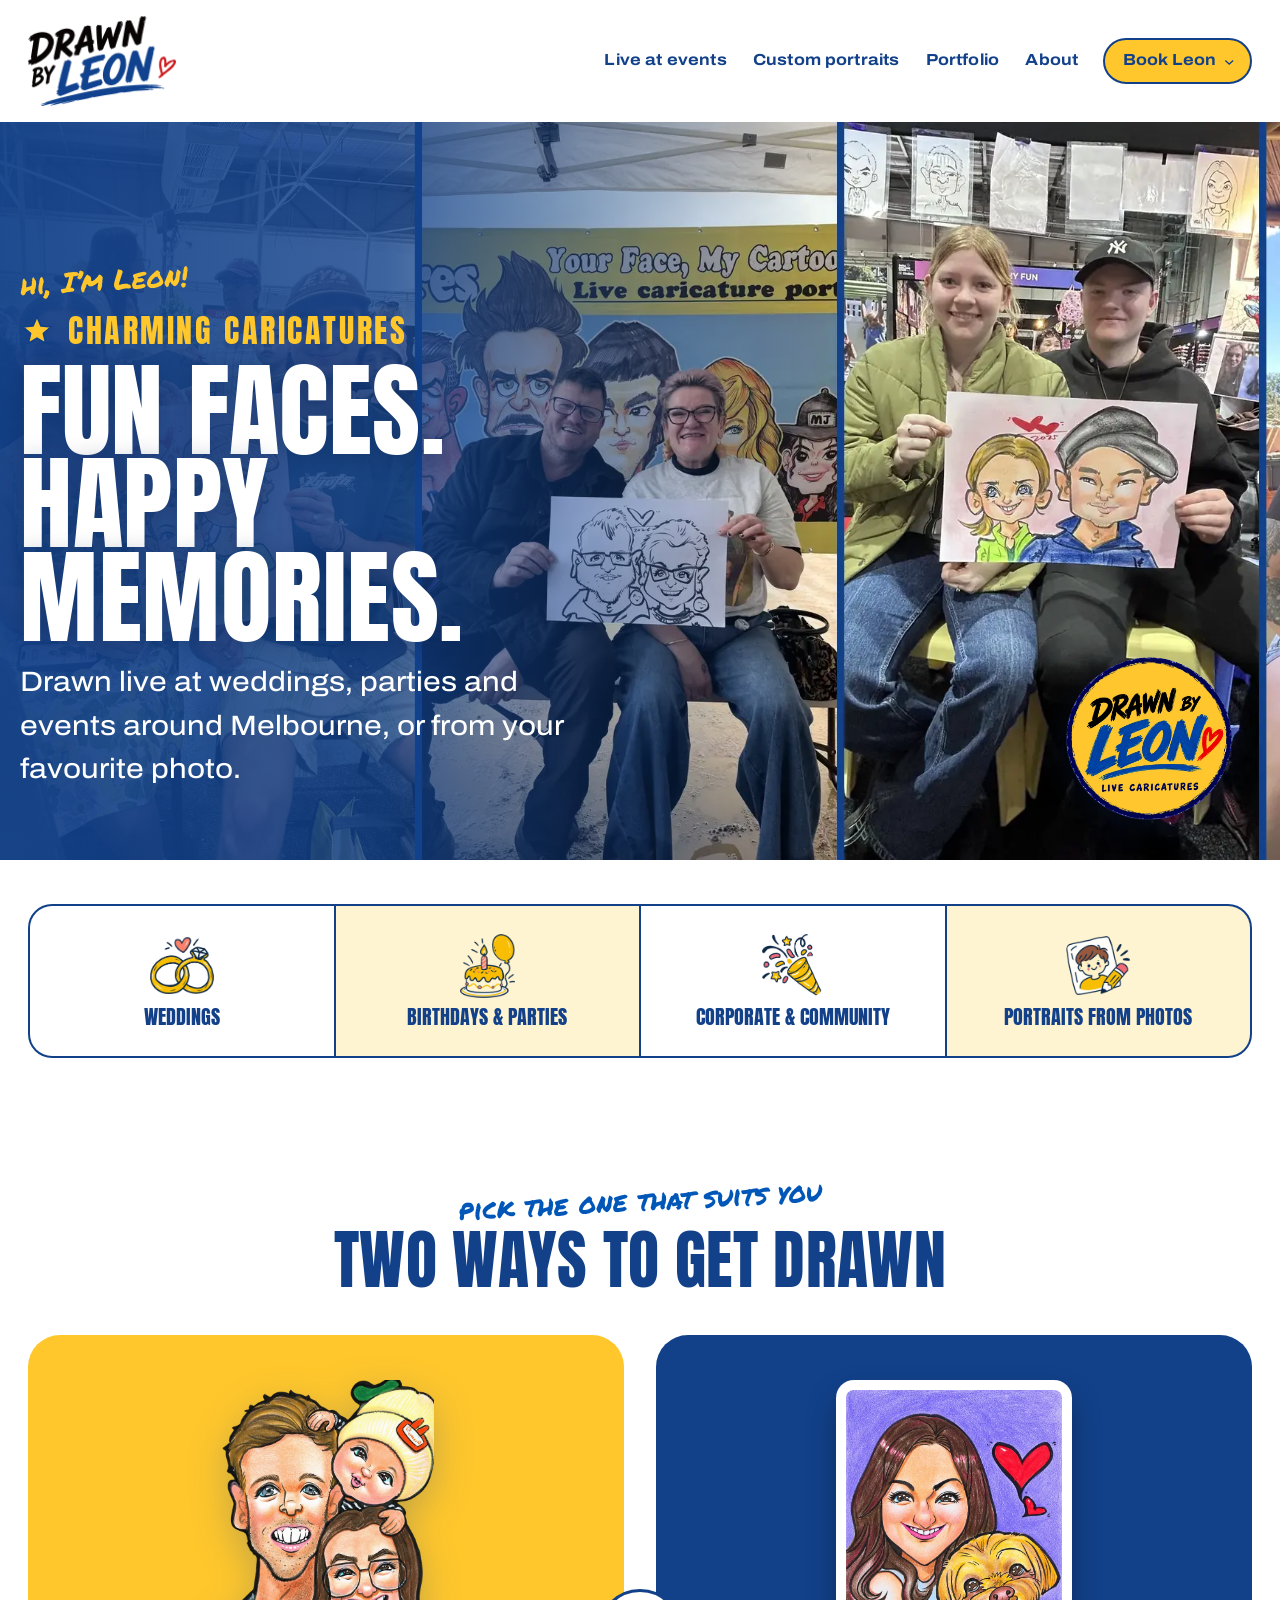
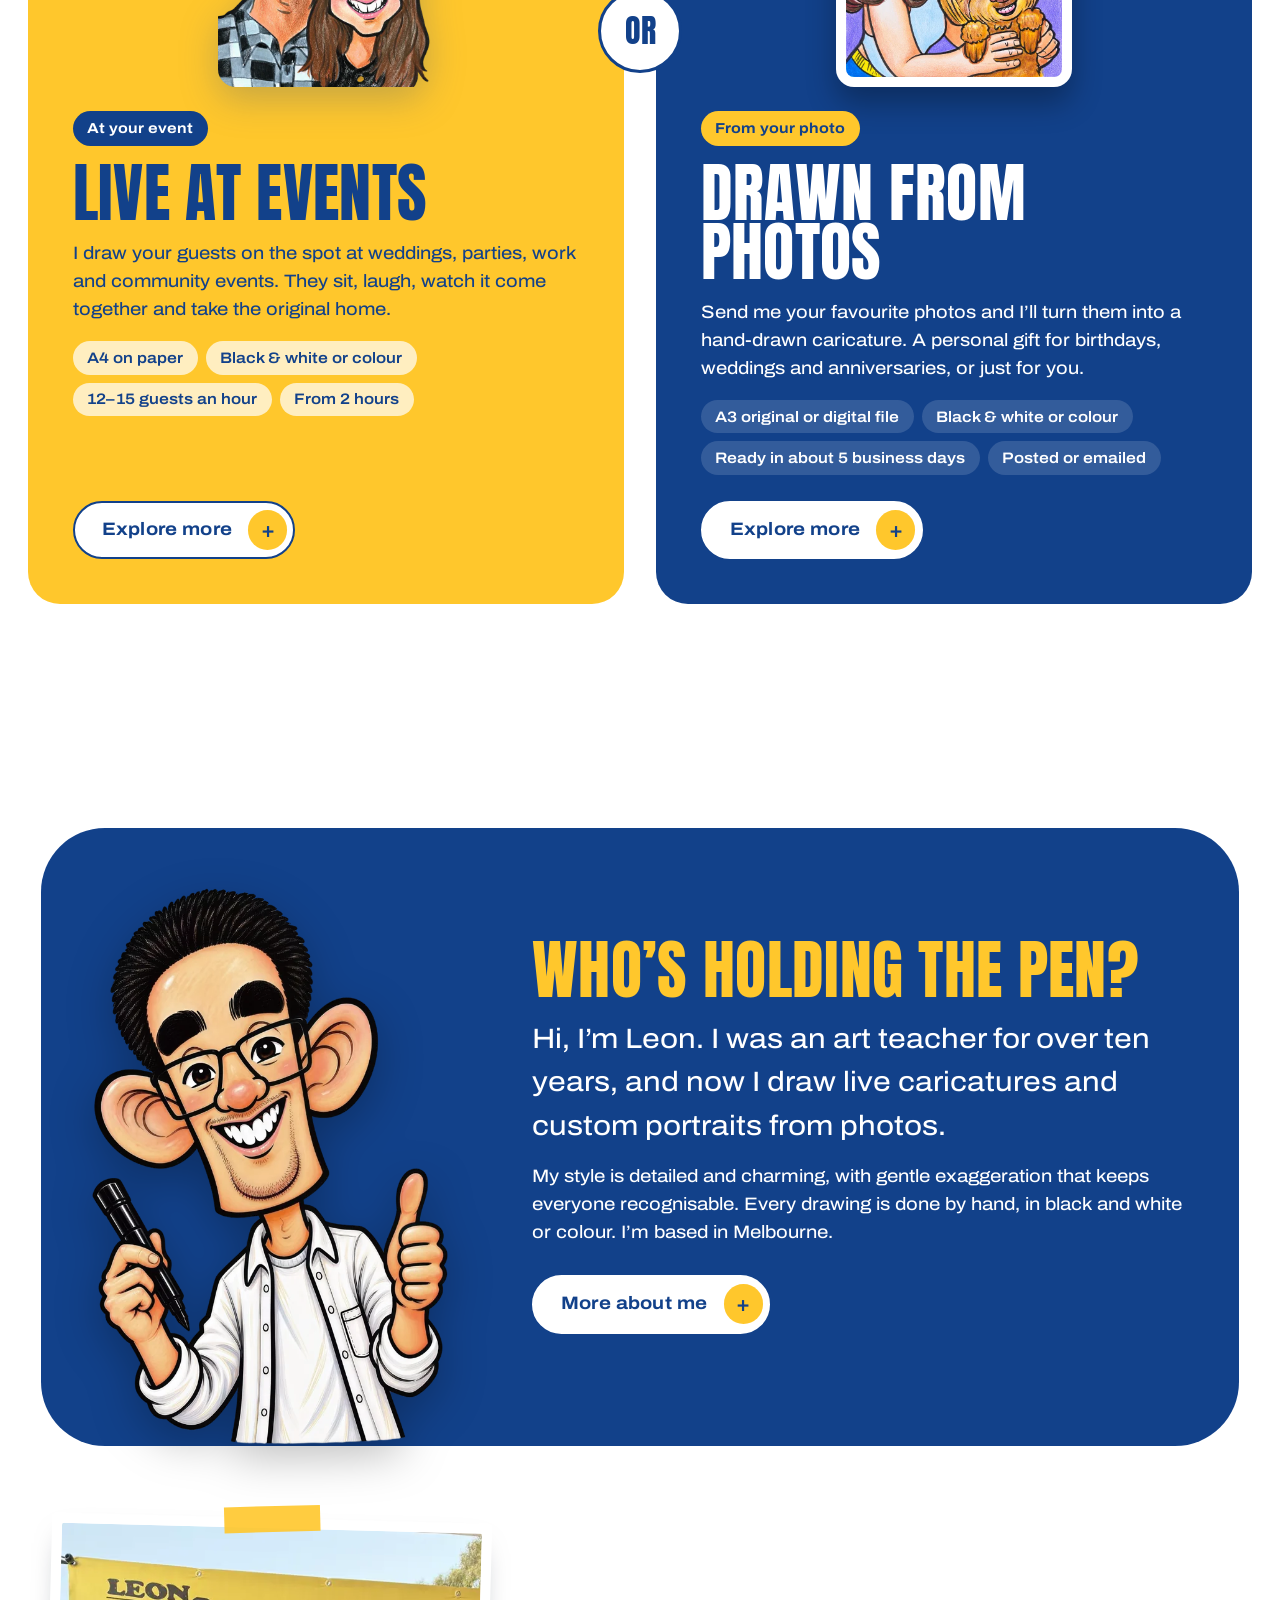
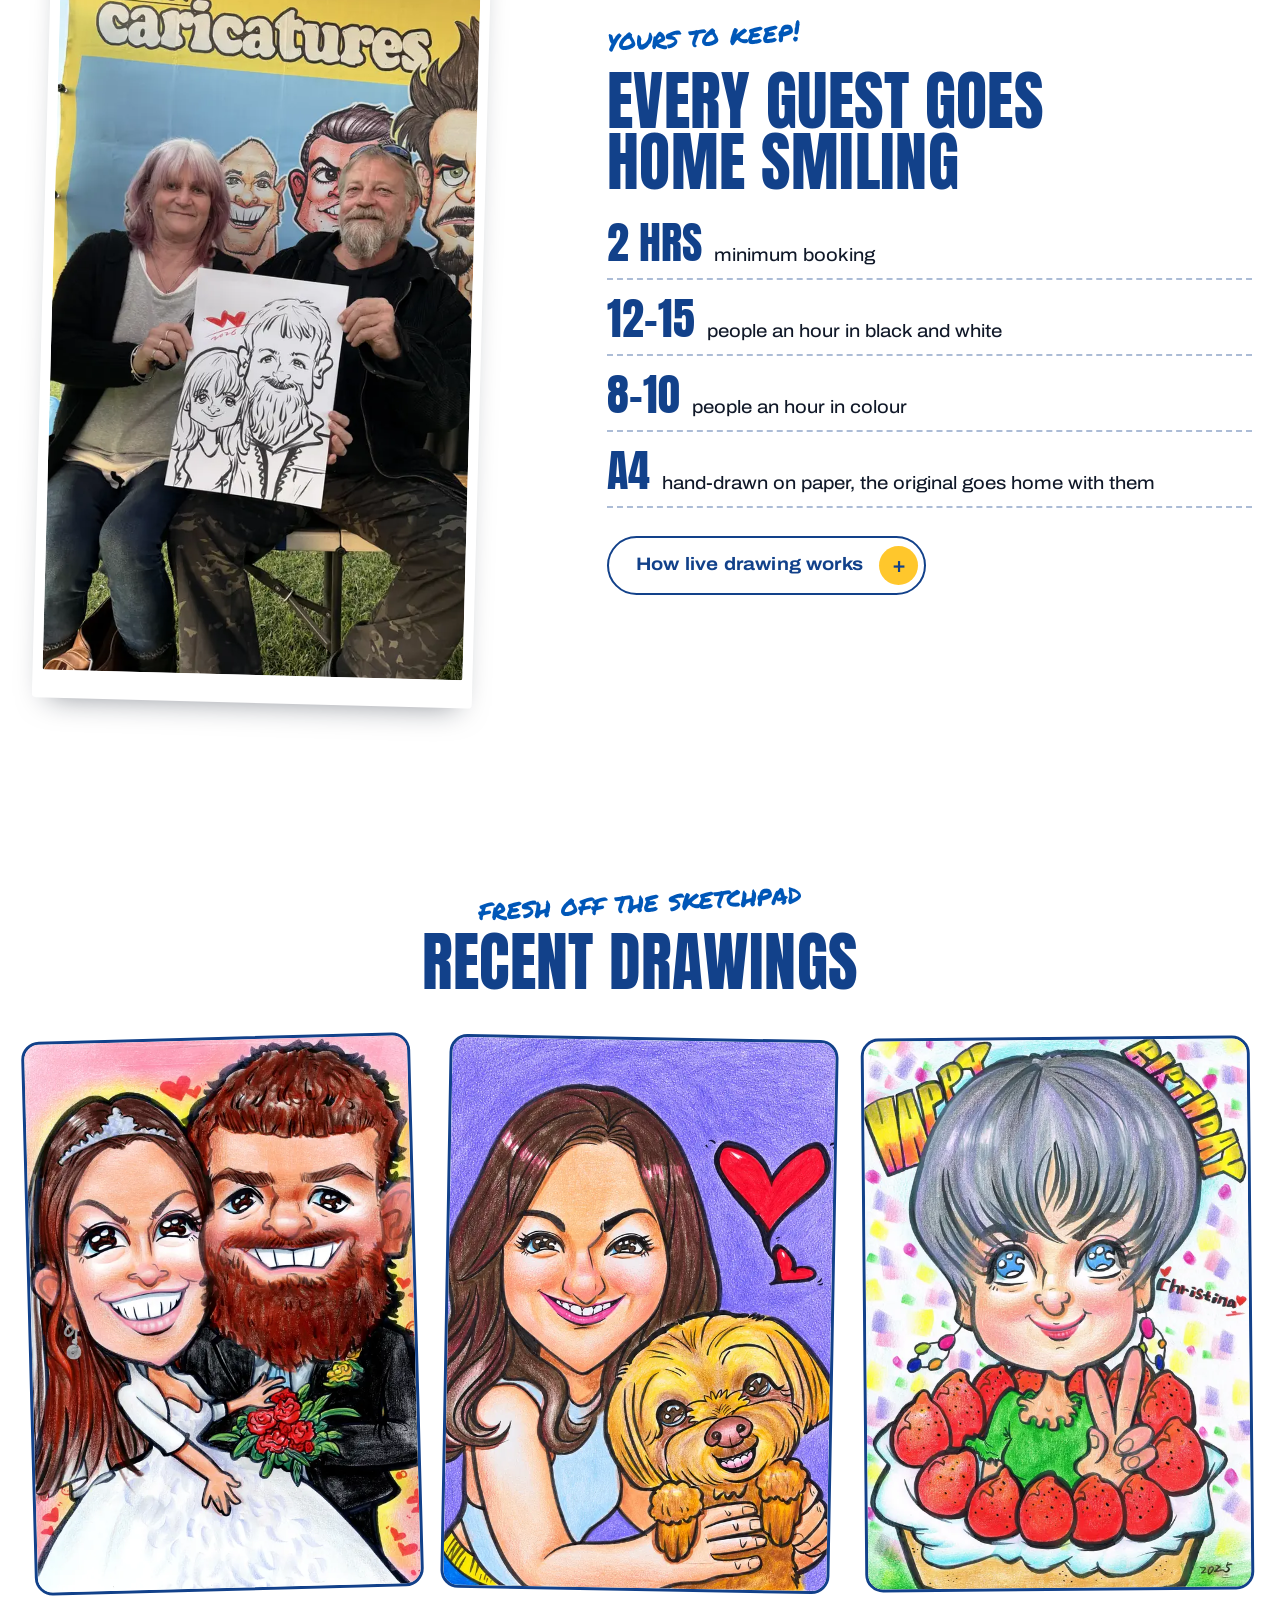
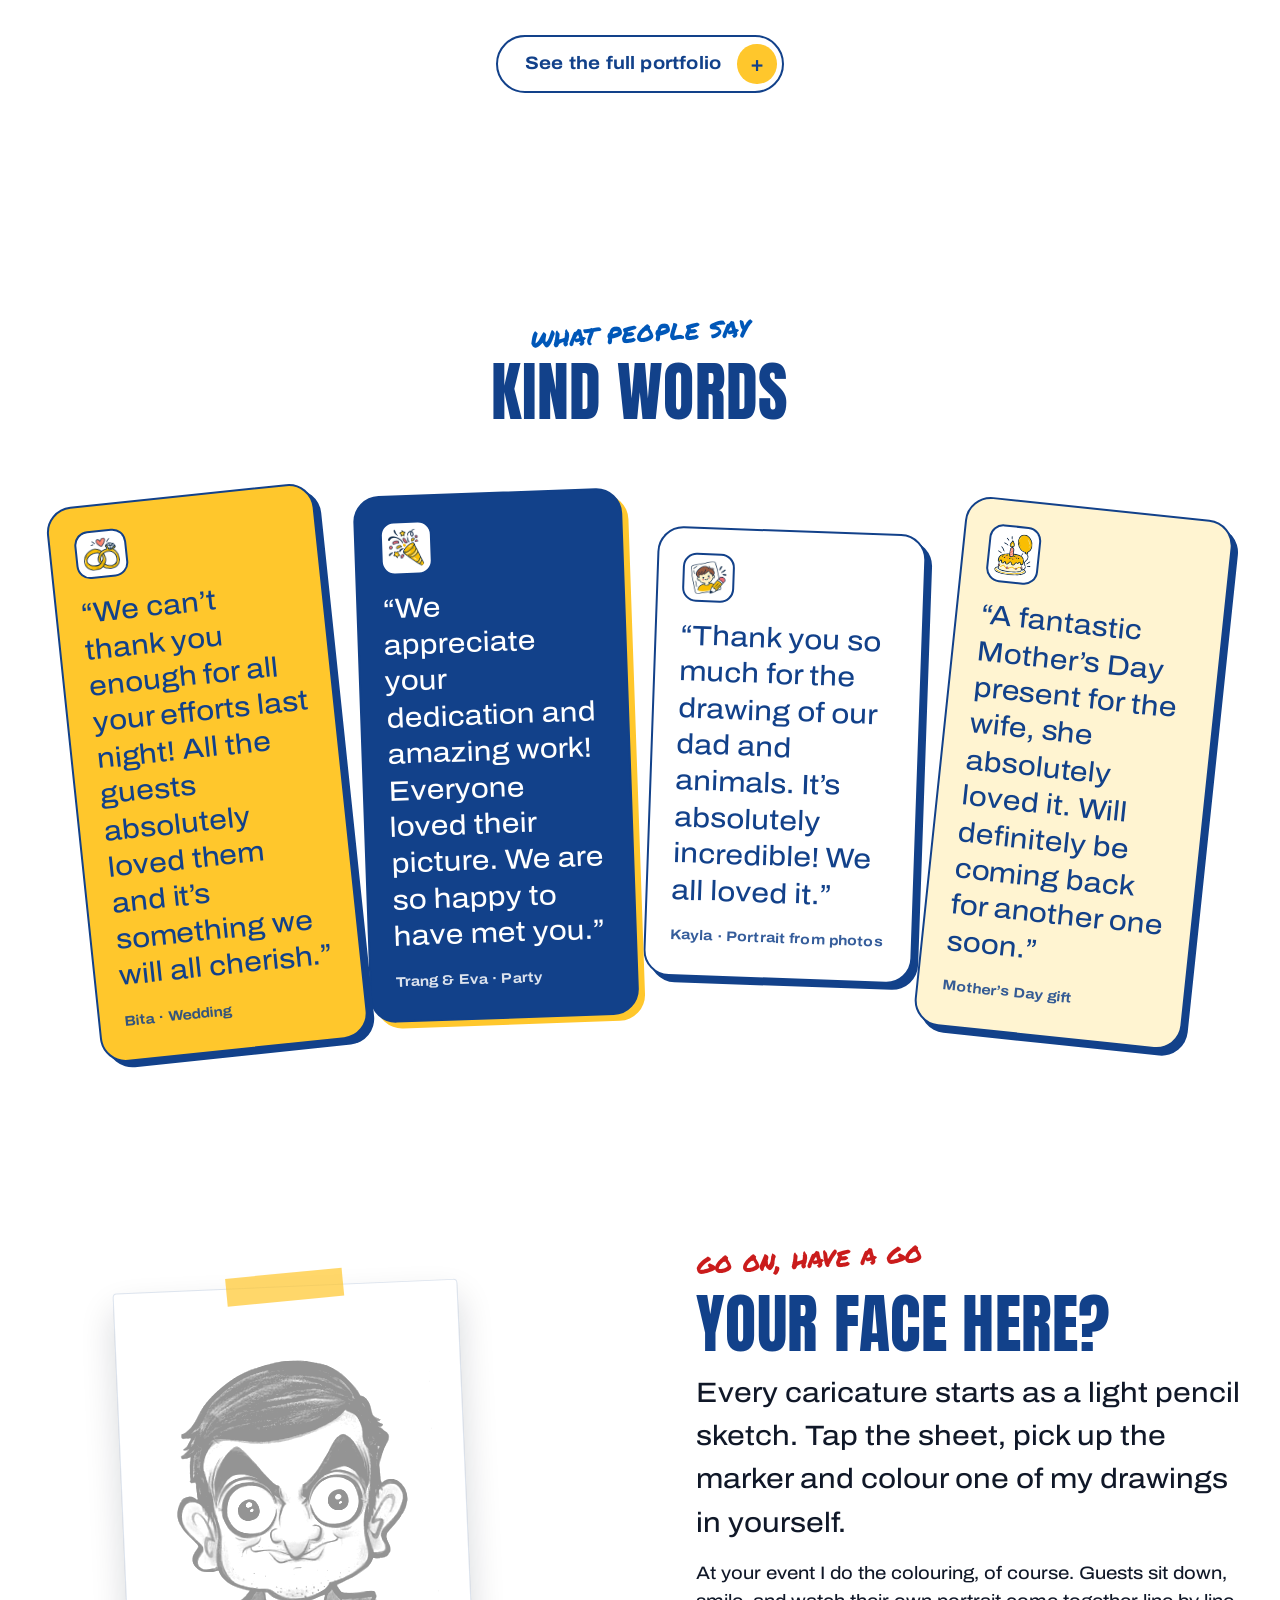
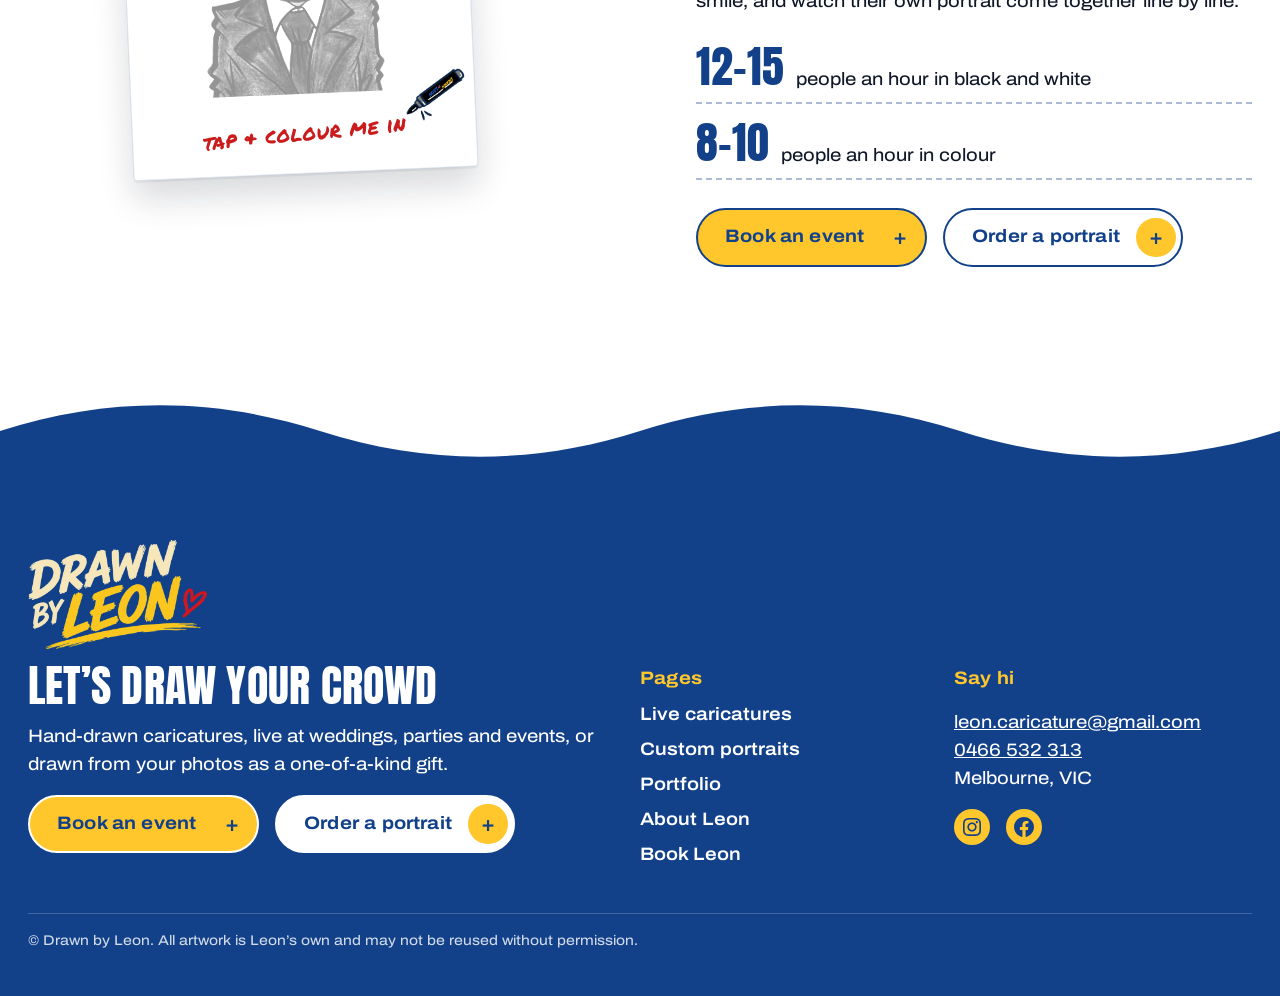
==== index.html @ b9a723d4 "Homepage v2 prototype from Leon's notes Open menu with a Book Leon dropdown on wide screens, hamburg" ====
<!DOCTYPE html>
<html lang="en-US">
<head>

	<meta charset="UTF-8" />
	<meta name="viewport" content="width=device-width, initial-scale=1" />
<meta name='robots' content='max-image-preview:large' />
<title>Drawn by Leon Home v2</title>
<link rel="alternate" type="application/rss+xml" title="Drawn by Leon &raquo; Feed" href="feed/" />
<link rel="alternate" type="application/rss+xml" title="Drawn by Leon &raquo; Comments Feed" href="comments/feed/" />
<link rel="alternate" title="oEmbed (JSON)" type="application/json+oembed" href="wp-json/oembed/1.0/embed" />
<link rel="alternate" title="oEmbed (XML)" type="text/xml+oembed" href="wp-json/oembed/1.0/embed" />
<style id='wp-img-auto-sizes-contain-inline-css'>
img:is([sizes=auto i],[sizes^="auto," i]){contain-intrinsic-size:3000px 1500px}
/*# sourceURL=wp-img-auto-sizes-contain-inline-css */
</style>
<style id='wp-block-site-logo-inline-css'>
.wp-block-site-logo{box-sizing:border-box;line-height:0}.wp-block-site-logo a{display:inline-block;line-height:0}.wp-block-site-logo.is-default-size img{height:auto;width:120px}.wp-block-site-logo img{height:auto;max-width:100%}.wp-block-site-logo a,.wp-block-site-logo img{border-radius:inherit}.wp-block-site-logo.aligncenter{margin-left:auto;margin-right:auto;text-align:center}:root :where(.wp-block-site-logo.is-style-rounded){border-radius:9999px}
/*# sourceURL=wp-includes/blocks/site-logo/style.min.css */
</style>
<style id='wp-block-button-inline-css'>
.wp-block-button__link{align-content:center;box-sizing:border-box;cursor:pointer;display:inline-block;height:100%;text-align:center;word-break:break-word}.wp-block-button__link.aligncenter{text-align:center}.wp-block-button__link.alignright{text-align:right}:where(.wp-block-button__link){border-radius:9999px;box-shadow:none;padding:calc(.667em + 2px) calc(1.333em + 2px);text-decoration:none}.wp-block-button[style*=text-decoration] .wp-block-button__link{text-decoration:inherit}.wp-block-buttons>.wp-block-button.has-custom-width{max-width:none}.wp-block-buttons>.wp-block-button.has-custom-width .wp-block-button__link{width:100%}.wp-block-buttons>.wp-block-button.has-custom-font-size .wp-block-button__link{font-size:inherit}.wp-block-buttons>.wp-block-button.wp-block-button__width-25{width:calc(25% - var(--wp--style--block-gap, .5em)*.75)}.wp-block-buttons>.wp-block-button.wp-block-button__width-50{width:calc(50% - var(--wp--style--block-gap, .5em)*.5)}.wp-block-buttons>.wp-block-button.wp-block-button__width-75{width:calc(75% - var(--wp--style--block-gap, .5em)*.25)}.wp-block-buttons>.wp-block-button.wp-block-button__width-100{flex-basis:100%;width:100%}.wp-block-buttons.is-vertical>.wp-block-button.wp-block-button__width-25{width:25%}.wp-block-buttons.is-vertical>.wp-block-button.wp-block-button__width-50{width:50%}.wp-block-buttons.is-vertical>.wp-block-button.wp-block-button__width-75{width:75%}.wp-block-button.is-style-squared,.wp-block-button__link.wp-block-button.is-style-squared{border-radius:0}.wp-block-button.no-border-radius,.wp-block-button__link.no-border-radius{border-radius:0!important}:root :where(.wp-block-button .wp-block-button__link.is-style-outline),:root :where(.wp-block-button.is-style-outline>.wp-block-button__link){border:2px solid;padding:.667em 1.333em}:root :where(.wp-block-button .wp-block-button__link.is-style-outline:not(.has-text-color)),:root :where(.wp-block-button.is-style-outline>.wp-block-button__link:not(.has-text-color)){color:currentColor}:root :where(.wp-block-button .wp-block-button__link.is-style-outline:not(.has-background)),:root :where(.wp-block-button.is-style-outline>.wp-block-button__link:not(.has-background)){background-color:initial;background-image:none}
/*# sourceURL=wp-includes/blocks/button/style.min.css */
</style>
<style id='wp-block-buttons-inline-css'>
.wp-block-buttons{box-sizing:border-box}.wp-block-buttons.is-vertical{flex-direction:column}.wp-block-buttons.is-vertical>.wp-block-button:last-child{margin-bottom:0}.wp-block-buttons>.wp-block-button{display:inline-block;margin:0}.wp-block-buttons.is-content-justification-left{justify-content:flex-start}.wp-block-buttons.is-content-justification-left.is-vertical{align-items:flex-start}.wp-block-buttons.is-content-justification-center{justify-content:center}.wp-block-buttons.is-content-justification-center.is-vertical{align-items:center}.wp-block-buttons.is-content-justification-right{justify-content:flex-end}.wp-block-buttons.is-content-justification-right.is-vertical{align-items:flex-end}.wp-block-buttons.is-content-justification-space-between{justify-content:space-between}.wp-block-buttons.aligncenter{text-align:center}.wp-block-buttons:not(.is-content-justification-space-between,.is-content-justification-right,.is-content-justification-left,.is-content-justification-center) .wp-block-button.aligncenter{margin-left:auto;margin-right:auto;width:100%}.wp-block-buttons[style*=text-decoration] .wp-block-button,.wp-block-buttons[style*=text-decoration] .wp-block-button__link{text-decoration:inherit}.wp-block-buttons.has-custom-font-size .wp-block-button__link{font-size:inherit}.wp-block-buttons .wp-block-button__link{width:100%}.wp-block-button.aligncenter{text-align:center}
/*# sourceURL=wp-includes/blocks/buttons/style.min.css */
</style>
<style id='wp-block-navigation-link-inline-css'>
.wp-block-navigation .wp-block-navigation-item__label{overflow-wrap:break-word}.wp-block-navigation .wp-block-navigation-item__description{display:none}.link-ui-tools{outline:1px solid #f0f0f0;padding:8px}.link-ui-block-inserter{padding-top:8px}.link-ui-block-inserter__back{margin-left:8px;text-transform:uppercase}
/*# sourceURL=wp-includes/blocks/navigation-link/style.min.css */
</style>
<style id='wp-block-social-links-inline-css'>
.wp-block-social-links{background:none;box-sizing:border-box;margin-left:0;padding-left:0;padding-right:0;text-indent:0}.wp-block-social-links .wp-social-link a,.wp-block-social-links .wp-social-link a:hover{border-bottom:0;box-shadow:none;text-decoration:none}.wp-block-social-links .wp-social-link svg{height:1em;width:1em}.wp-block-social-links .wp-social-link span:not(.screen-reader-text){font-size:.65em;margin-left:.5em;margin-right:.5em}.wp-block-social-links.has-small-icon-size{font-size:16px}.wp-block-social-links,.wp-block-social-links.has-normal-icon-size{font-size:24px}.wp-block-social-links.has-large-icon-size{font-size:36px}.wp-block-social-links.has-huge-icon-size{font-size:48px}.wp-block-social-links.aligncenter{display:flex;justify-content:center}.wp-block-social-links.alignright{justify-content:flex-end}.wp-block-social-link{border-radius:9999px;display:block}@media not (prefers-reduced-motion){.wp-block-social-link{transition:transform .1s ease}}.wp-block-social-link{height:auto}.wp-block-social-link a{align-items:center;display:flex;line-height:0}.wp-block-social-link:hover{transform:scale(1.1)}.wp-block-social-links .wp-block-social-link.wp-social-link{display:inline-block;margin:0;padding:0}.wp-block-social-links .wp-block-social-link.wp-social-link .wp-block-social-link-anchor,.wp-block-social-links .wp-block-social-link.wp-social-link .wp-block-social-link-anchor svg,.wp-block-social-links .wp-block-social-link.wp-social-link .wp-block-social-link-anchor:active,.wp-block-social-links .wp-block-social-link.wp-social-link .wp-block-social-link-anchor:hover,.wp-block-social-links .wp-block-social-link.wp-social-link .wp-block-social-link-anchor:visited{color:currentColor;fill:currentColor}:where(.wp-block-social-links:not(.is-style-logos-only)) .wp-social-link{background-color:#f0f0f0;color:#444}:where(.wp-block-social-links:not(.is-style-logos-only)) .wp-social-link-amazon{background-color:#f90;color:#fff}:where(.wp-block-social-links:not(.is-style-logos-only)) .wp-social-link-bandcamp{background-color:#1ea0c3;color:#fff}:where(.wp-block-social-links:not(.is-style-logos-only)) .wp-social-link-behance{background-color:#0757fe;color:#fff}:where(.wp-block-social-links:not(.is-style-logos-only)) .wp-social-link-bluesky{background-color:#0a7aff;color:#fff}:where(.wp-block-social-links:not(.is-style-logos-only)) .wp-social-link-codepen{background-color:#1e1f26;color:#fff}:where(.wp-block-social-links:not(.is-style-logos-only)) .wp-social-link-deviantart{background-color:#02e49b;color:#fff}:where(.wp-block-social-links:not(.is-style-logos-only)) .wp-social-link-discord{background-color:#5865f2;color:#fff}:where(.wp-block-social-links:not(.is-style-logos-only)) .wp-social-link-dribbble{background-color:#e94c89;color:#fff}:where(.wp-block-social-links:not(.is-style-logos-only)) .wp-social-link-dropbox{background-color:#4280ff;color:#fff}:where(.wp-block-social-links:not(.is-style-logos-only)) .wp-social-link-etsy{background-color:#f45800;color:#fff}:where(.wp-block-social-links:not(.is-style-logos-only)) .wp-social-link-facebook{background-color:#0866ff;color:#fff}:where(.wp-block-social-links:not(.is-style-logos-only)) .wp-social-link-fivehundredpx{background-color:#000;color:#fff}:where(.wp-block-social-links:not(.is-style-logos-only)) .wp-social-link-flickr{background-color:#0461dd;color:#fff}:where(.wp-block-social-links:not(.is-style-logos-only)) .wp-social-link-foursquare{background-color:#e65678;color:#fff}:where(.wp-block-social-links:not(.is-style-logos-only)) .wp-social-link-github{background-color:#24292d;color:#fff}:where(.wp-block-social-links:not(.is-style-logos-only)) .wp-social-link-goodreads{background-color:#eceadd;color:#382110}:where(.wp-block-social-links:not(.is-style-logos-only)) .wp-social-link-google{background-color:#ea4434;color:#fff}:where(.wp-block-social-links:not(.is-style-logos-only)) .wp-social-link-gravatar{background-color:#1d4fc4;color:#fff}:where(.wp-block-social-links:not(.is-style-logos-only)) .wp-social-link-instagram{background-color:#f00075;color:#fff}:where(.wp-block-social-links:not(.is-style-logos-only)) .wp-social-link-lastfm{background-color:#e21b24;color:#fff}:where(.wp-block-social-links:not(.is-style-logos-only)) .wp-social-link-linkedin{background-color:#0d66c2;color:#fff}:where(.wp-block-social-links:not(.is-style-logos-only)) .wp-social-link-mastodon{background-color:#3288d4;color:#fff}:where(.wp-block-social-links:not(.is-style-logos-only)) .wp-social-link-medium{background-color:#000;color:#fff}:where(.wp-block-social-links:not(.is-style-logos-only)) .wp-social-link-meetup{background-color:#f6405f;color:#fff}:where(.wp-block-social-links:not(.is-style-logos-only)) .wp-social-link-patreon{background-color:#000;color:#fff}:where(.wp-block-social-links:not(.is-style-logos-only)) .wp-social-link-pinterest{background-color:#e60122;color:#fff}:where(.wp-block-social-links:not(.is-style-logos-only)) .wp-social-link-pocket{background-color:#ef4155;color:#fff}:where(.wp-block-social-links:not(.is-style-logos-only)) .wp-social-link-reddit{background-color:#ff4500;color:#fff}:where(.wp-block-social-links:not(.is-style-logos-only)) .wp-social-link-skype{background-color:#0478d7;color:#fff}:where(.wp-block-social-links:not(.is-style-logos-only)) .wp-social-link-snapchat{background-color:#fefc00;color:#fff;stroke:#000}:where(.wp-block-social-links:not(.is-style-logos-only)) .wp-social-link-soundcloud{background-color:#ff5600;color:#fff}:where(.wp-block-social-links:not(.is-style-logos-only)) .wp-social-link-spotify{background-color:#1bd760;color:#fff}:where(.wp-block-social-links:not(.is-style-logos-only)) .wp-social-link-telegram{background-color:#2aabee;color:#fff}:where(.wp-block-social-links:not(.is-style-logos-only)) .wp-social-link-threads{background-color:#000;color:#fff}:where(.wp-block-social-links:not(.is-style-logos-only)) .wp-social-link-tiktok{background-color:#000;color:#fff}:where(.wp-block-social-links:not(.is-style-logos-only)) .wp-social-link-tumblr{background-color:#011835;color:#fff}:where(.wp-block-social-links:not(.is-style-logos-only)) .wp-social-link-twitch{background-color:#6440a4;color:#fff}:where(.wp-block-social-links:not(.is-style-logos-only)) .wp-social-link-twitter{background-color:#1da1f2;color:#fff}:where(.wp-block-social-links:not(.is-style-logos-only)) .wp-social-link-vimeo{background-color:#1eb7ea;color:#fff}:where(.wp-block-social-links:not(.is-style-logos-only)) .wp-social-link-vk{background-color:#4680c2;color:#fff}:where(.wp-block-social-links:not(.is-style-logos-only)) .wp-social-link-wordpress{background-color:#3499cd;color:#fff}:where(.wp-block-social-links:not(.is-style-logos-only)) .wp-social-link-whatsapp{background-color:#25d366;color:#fff}:where(.wp-block-social-links:not(.is-style-logos-only)) .wp-social-link-x{background-color:#000;color:#fff}:where(.wp-block-social-links:not(.is-style-logos-only)) .wp-social-link-yelp{background-color:#d32422;color:#fff}:where(.wp-block-social-links:not(.is-style-logos-only)) .wp-social-link-youtube{background-color:red;color:#fff}:where(.wp-block-social-links.is-style-logos-only) .wp-social-link{background:none}:where(.wp-block-social-links.is-style-logos-only) .wp-social-link svg{height:1.25em;width:1.25em}:where(.wp-block-social-links.is-style-logos-only) .wp-social-link-amazon{color:#f90}:where(.wp-block-social-links.is-style-logos-only) .wp-social-link-bandcamp{color:#1ea0c3}:where(.wp-block-social-links.is-style-logos-only) .wp-social-link-behance{color:#0757fe}:where(.wp-block-social-links.is-style-logos-only) .wp-social-link-bluesky{color:#0a7aff}:where(.wp-block-social-links.is-style-logos-only) .wp-social-link-codepen{color:#1e1f26}:where(.wp-block-social-links.is-style-logos-only) .wp-social-link-deviantart{color:#02e49b}:where(.wp-block-social-links.is-style-logos-only) .wp-social-link-discord{color:#5865f2}:where(.wp-block-social-links.is-style-logos-only) .wp-social-link-dribbble{color:#e94c89}:where(.wp-block-social-links.is-style-logos-only) .wp-social-link-dropbox{color:#4280ff}:where(.wp-block-social-links.is-style-logos-only) .wp-social-link-etsy{color:#f45800}:where(.wp-block-social-links.is-style-logos-only) .wp-social-link-facebook{color:#0866ff}:where(.wp-block-social-links.is-style-logos-only) .wp-social-link-fivehundredpx{color:#000}:where(.wp-block-social-links.is-style-logos-only) .wp-social-link-flickr{color:#0461dd}:where(.wp-block-social-links.is-style-logos-only) .wp-social-link-foursquare{color:#e65678}:where(.wp-block-social-links.is-style-logos-only) .wp-social-link-github{color:#24292d}:where(.wp-block-social-links.is-style-logos-only) .wp-social-link-goodreads{color:#382110}:where(.wp-block-social-links.is-style-logos-only) .wp-social-link-google{color:#ea4434}:where(.wp-block-social-links.is-style-logos-only) .wp-social-link-gravatar{color:#1d4fc4}:where(.wp-block-social-links.is-style-logos-only) .wp-social-link-instagram{color:#f00075}:where(.wp-block-social-links.is-style-logos-only) .wp-social-link-lastfm{color:#e21b24}:where(.wp-block-social-links.is-style-logos-only) .wp-social-link-linkedin{color:#0d66c2}:where(.wp-block-social-links.is-style-logos-only) .wp-social-link-mastodon{color:#3288d4}:where(.wp-block-social-links.is-style-logos-only) .wp-social-link-medium{color:#000}:where(.wp-block-social-links.is-style-logos-only) .wp-social-link-meetup{color:#f6405f}:where(.wp-block-social-links.is-style-logos-only) .wp-social-link-patreon{color:#000}:where(.wp-block-social-links.is-style-logos-only) .wp-social-link-pinterest{color:#e60122}:where(.wp-block-social-links.is-style-logos-only) .wp-social-link-pocket{color:#ef4155}:where(.wp-block-social-links.is-style-logos-only) .wp-social-link-reddit{color:#ff4500}:where(.wp-block-social-links.is-style-logos-only) .wp-social-link-skype{color:#0478d7}:where(.wp-block-social-links.is-style-logos-only) .wp-social-link-snapchat{color:#fff;stroke:#000}:where(.wp-block-social-links.is-style-logos-only) .wp-social-link-soundcloud{color:#ff5600}:where(.wp-block-social-links.is-style-logos-only) .wp-social-link-spotify{color:#1bd760}:where(.wp-block-social-links.is-style-logos-only) .wp-social-link-telegram{color:#2aabee}:where(.wp-block-social-links.is-style-logos-only) .wp-social-link-threads{color:#000}:where(.wp-block-social-links.is-style-logos-only) .wp-social-link-tiktok{color:#000}:where(.wp-block-social-links.is-style-logos-only) .wp-social-link-tumblr{color:#011835}:where(.wp-block-social-links.is-style-logos-only) .wp-social-link-twitch{color:#6440a4}:where(.wp-block-social-links.is-style-logos-only) .wp-social-link-twitter{color:#1da1f2}:where(.wp-block-social-links.is-style-logos-only) .wp-social-link-vimeo{color:#1eb7ea}:where(.wp-block-social-links.is-style-logos-only) .wp-social-link-vk{color:#4680c2}:where(.wp-block-social-links.is-style-logos-only) .wp-social-link-whatsapp{color:#25d366}:where(.wp-block-social-links.is-style-logos-only) .wp-social-link-wordpress{color:#3499cd}:where(.wp-block-social-links.is-style-logos-only) .wp-social-link-x{color:#000}:where(.wp-block-social-links.is-style-logos-only) .wp-social-link-yelp{color:#d32422}:where(.wp-block-social-links.is-style-logos-only) .wp-social-link-youtube{color:red}.wp-block-social-links.is-style-pill-shape .wp-social-link{width:auto}:root :where(.wp-block-social-links .wp-social-link a){padding:.25em}:root :where(.wp-block-social-links.is-style-logos-only .wp-social-link a){padding:0}:root :where(.wp-block-social-links.is-style-pill-shape .wp-social-link a){padding-left:.6666666667em;padding-right:.6666666667em}.wp-block-social-links:not(.has-icon-color):not(.has-icon-background-color) .wp-social-link-snapchat .wp-block-social-link-label{color:#000}
/*# sourceURL=wp-includes/blocks/social-links/style.min.css */
</style>
<link rel='stylesheet' id='wp-block-navigation-css' href='wp-includes/blocks/navigation/style.min.css' media='all' />
<style id='wp-block-group-inline-css'>
.wp-block-group{box-sizing:border-box}:where(.wp-block-group.wp-block-group-is-layout-constrained){position:relative}
/*# sourceURL=wp-includes/blocks/group/style.min.css */
</style>
<style id='wp-block-image-inline-css'>
.wp-block-image>a,.wp-block-image>figure>a{display:inline-block}.wp-block-image img{box-sizing:border-box;height:auto;max-width:100%;vertical-align:bottom}@media not (prefers-reduced-motion){.wp-block-image img.hide{visibility:hidden}.wp-block-image img.show{animation:show-content-image .4s}}.wp-block-image[style*=border-radius] img,.wp-block-image[style*=border-radius]>a{border-radius:inherit}.wp-block-image.has-custom-border img{box-sizing:border-box}.wp-block-image.aligncenter{text-align:center}.wp-block-image.alignfull>a,.wp-block-image.alignwide>a{width:100%}.wp-block-image.alignfull img,.wp-block-image.alignwide img{height:auto;width:100%}.wp-block-image .aligncenter,.wp-block-image .alignleft,.wp-block-image .alignright,.wp-block-image.aligncenter,.wp-block-image.alignleft,.wp-block-image.alignright{display:table}.wp-block-image .aligncenter>figcaption,.wp-block-image .alignleft>figcaption,.wp-block-image .alignright>figcaption,.wp-block-image.aligncenter>figcaption,.wp-block-image.alignleft>figcaption,.wp-block-image.alignright>figcaption{caption-side:bottom;display:table-caption}.wp-block-image .alignleft{float:left;margin:.5em 1em .5em 0}.wp-block-image .alignright{float:right;margin:.5em 0 .5em 1em}.wp-block-image .aligncenter{margin-left:auto;margin-right:auto}.wp-block-image :where(figcaption){margin-bottom:1em;margin-top:.5em}.wp-block-image.is-style-circle-mask img{border-radius:9999px}@supports ((-webkit-mask-image:none) or (mask-image:none)) or (-webkit-mask-image:none){.wp-block-image.is-style-circle-mask img{border-radius:0;-webkit-mask-image:url('data:image/svg+xml;utf8,<svg viewBox="0 0 100 100" xmlns="http://www.w3.org/2000/svg"><circle cx="50" cy="50" r="50"/></svg>');mask-image:url('data:image/svg+xml;utf8,<svg viewBox="0 0 100 100" xmlns="http://www.w3.org/2000/svg"><circle cx="50" cy="50" r="50"/></svg>');mask-mode:alpha;-webkit-mask-position:center;mask-position:center;-webkit-mask-repeat:no-repeat;mask-repeat:no-repeat;-webkit-mask-size:contain;mask-size:contain}}:root :where(.wp-block-image.is-style-rounded img,.wp-block-image .is-style-rounded img){border-radius:9999px}.wp-block-image figure{margin:0}.wp-lightbox-container{display:flex;flex-direction:column;position:relative}.wp-lightbox-container img{cursor:zoom-in}.wp-lightbox-container img:hover+button{opacity:1}.wp-lightbox-container button{align-items:center;backdrop-filter:blur(16px) saturate(180%);background-color:#5a5a5a40;border:none;border-radius:4px;cursor:zoom-in;display:flex;height:20px;justify-content:center;opacity:0;padding:0;position:absolute;right:16px;text-align:center;top:16px;width:20px;z-index:100}@media not (prefers-reduced-motion){.wp-lightbox-container button{transition:opacity .2s ease}}.wp-lightbox-container button:focus-visible{outline:3px auto #5a5a5a40;outline:3px auto -webkit-focus-ring-color;outline-offset:3px}.wp-lightbox-container button:hover{cursor:pointer;opacity:1}.wp-lightbox-container button:focus{opacity:1}.wp-lightbox-container button:focus,.wp-lightbox-container button:hover,.wp-lightbox-container button:not(:hover):not(:active):not(.has-background){background-color:#5a5a5a40;border:none}.wp-lightbox-overlay{box-sizing:border-box;cursor:zoom-out;height:100vh;left:0;overflow:hidden;position:fixed;top:0;visibility:hidden;width:100%;z-index:100000}.wp-lightbox-overlay .close-button{align-items:center;cursor:pointer;display:flex;justify-content:center;min-height:40px;min-width:40px;padding:0;position:absolute;right:calc(env(safe-area-inset-right) + 16px);top:calc(env(safe-area-inset-top) + 16px);z-index:5000000}.wp-lightbox-overlay .close-button:focus,.wp-lightbox-overlay .close-button:hover,.wp-lightbox-overlay .close-button:not(:hover):not(:active):not(.has-background){background:none;border:none}.wp-lightbox-overlay .lightbox-image-container{height:var(--wp--lightbox-container-height);left:50%;overflow:hidden;position:absolute;top:50%;transform:translate(-50%,-50%);transform-origin:top left;width:var(--wp--lightbox-container-width);z-index:9999999999}.wp-lightbox-overlay .wp-block-image{align-items:center;box-sizing:border-box;display:flex;height:100%;justify-content:center;margin:0;position:relative;transform-origin:0 0;width:100%;z-index:3000000}.wp-lightbox-overlay .wp-block-image img{height:var(--wp--lightbox-image-height);min-height:var(--wp--lightbox-image-height);min-width:var(--wp--lightbox-image-width);width:var(--wp--lightbox-image-width)}.wp-lightbox-overlay .wp-block-image figcaption{display:none}.wp-lightbox-overlay button{background:none;border:none}.wp-lightbox-overlay .scrim{background-color:#fff;height:100%;opacity:.9;position:absolute;width:100%;z-index:2000000}.wp-lightbox-overlay.active{visibility:visible}@media not (prefers-reduced-motion){.wp-lightbox-overlay.active{animation:turn-on-visibility .25s both}.wp-lightbox-overlay.active img{animation:turn-on-visibility .35s both}.wp-lightbox-overlay.show-closing-animation:not(.active){animation:turn-off-visibility .35s both}.wp-lightbox-overlay.show-closing-animation:not(.active) img{animation:turn-off-visibility .25s both}.wp-lightbox-overlay.zoom.active{animation:none;opacity:1;visibility:visible}.wp-lightbox-overlay.zoom.active .lightbox-image-container{animation:lightbox-zoom-in .4s}.wp-lightbox-overlay.zoom.active .lightbox-image-container img{animation:none}.wp-lightbox-overlay.zoom.active .scrim{animation:turn-on-visibility .4s forwards}.wp-lightbox-overlay.zoom.show-closing-animation:not(.active){animation:none}.wp-lightbox-overlay.zoom.show-closing-animation:not(.active) .lightbox-image-container{animation:lightbox-zoom-out .4s}.wp-lightbox-overlay.zoom.show-closing-animation:not(.active) .lightbox-image-container img{animation:none}.wp-lightbox-overlay.zoom.show-closing-animation:not(.active) .scrim{animation:turn-off-visibility .4s forwards}}@keyframes show-content-image{0%{visibility:hidden}99%{visibility:hidden}to{visibility:visible}}@keyframes turn-on-visibility{0%{opacity:0}to{opacity:1}}@keyframes turn-off-visibility{0%{opacity:1;visibility:visible}99%{opacity:0;visibility:visible}to{opacity:0;visibility:hidden}}@keyframes lightbox-zoom-in{0%{transform:translate(calc((-100vw + var(--wp--lightbox-scrollbar-width))/2 + var(--wp--lightbox-initial-left-position)),calc(-50vh + var(--wp--lightbox-initial-top-position))) scale(var(--wp--lightbox-scale))}to{transform:translate(-50%,-50%) scale(1)}}@keyframes lightbox-zoom-out{0%{transform:translate(-50%,-50%) scale(1);visibility:visible}99%{visibility:visible}to{transform:translate(calc((-100vw + var(--wp--lightbox-scrollbar-width))/2 + var(--wp--lightbox-initial-left-position)),calc(-50vh + var(--wp--lightbox-initial-top-position))) scale(var(--wp--lightbox-scale));visibility:hidden}}
/*# sourceURL=wp-includes/blocks/image/style.min.css */
</style>
<style id='wp-block-paragraph-inline-css'>
.is-small-text{font-size:.875em}.is-regular-text{font-size:1em}.is-large-text{font-size:2.25em}.is-larger-text{font-size:3em}.has-drop-cap:not(:focus):first-letter{float:left;font-size:8.4em;font-style:normal;font-weight:100;line-height:.68;margin:.05em .1em 0 0;text-transform:uppercase}body.rtl .has-drop-cap:not(:focus):first-letter{float:none;margin-left:.1em}p.has-drop-cap.has-background{overflow:hidden}:root :where(p.has-background){padding:1.25em 2.375em}:where(p.has-text-color:not(.has-link-color)) a{color:inherit}p.has-text-align-left[style*="writing-mode:vertical-lr"],p.has-text-align-right[style*="writing-mode:vertical-rl"]{rotate:180deg}
/*# sourceURL=wp-includes/blocks/paragraph/style.min.css */
</style>
<style id='wp-block-heading-inline-css'>
h1:where(.wp-block-heading).has-background,h2:where(.wp-block-heading).has-background,h3:where(.wp-block-heading).has-background,h4:where(.wp-block-heading).has-background,h5:where(.wp-block-heading).has-background,h6:where(.wp-block-heading).has-background{padding:1.25em 2.375em}h1.has-text-align-left[style*=writing-mode]:where([style*=vertical-lr]),h1.has-text-align-right[style*=writing-mode]:where([style*=vertical-rl]),h2.has-text-align-left[style*=writing-mode]:where([style*=vertical-lr]),h2.has-text-align-right[style*=writing-mode]:where([style*=vertical-rl]),h3.has-text-align-left[style*=writing-mode]:where([style*=vertical-lr]),h3.has-text-align-right[style*=writing-mode]:where([style*=vertical-rl]),h4.has-text-align-left[style*=writing-mode]:where([style*=vertical-lr]),h4.has-text-align-right[style*=writing-mode]:where([style*=vertical-rl]),h5.has-text-align-left[style*=writing-mode]:where([style*=vertical-lr]),h5.has-text-align-right[style*=writing-mode]:where([style*=vertical-rl]),h6.has-text-align-left[style*=writing-mode]:where([style*=vertical-lr]),h6.has-text-align-right[style*=writing-mode]:where([style*=vertical-rl]){rotate:180deg}
/*# sourceURL=wp-includes/blocks/heading/style.min.css */
</style>
<link rel='stylesheet' id='wp-block-cover-css' href='wp-includes/blocks/cover/style.min.css' media='all' />
<style id='wp-block-list-inline-css'>
ol,ul{box-sizing:border-box}:root :where(.wp-block-list.has-background){padding:1.25em 2.375em}
/*# sourceURL=wp-includes/blocks/list/style.min.css */
</style>
<style id='wp-block-columns-inline-css'>
.wp-block-columns{box-sizing:border-box;display:flex;flex-wrap:wrap!important}@media (min-width:782px){.wp-block-columns{flex-wrap:nowrap!important}}.wp-block-columns{align-items:normal!important}.wp-block-columns.are-vertically-aligned-top{align-items:flex-start}.wp-block-columns.are-vertically-aligned-center{align-items:center}.wp-block-columns.are-vertically-aligned-bottom{align-items:flex-end}@media (max-width:781px){.wp-block-columns:not(.is-not-stacked-on-mobile)>.wp-block-column{flex-basis:100%!important}}@media (min-width:782px){.wp-block-columns:not(.is-not-stacked-on-mobile)>.wp-block-column{flex-basis:0;flex-grow:1}.wp-block-columns:not(.is-not-stacked-on-mobile)>.wp-block-column[style*=flex-basis]{flex-grow:0}}.wp-block-columns.is-not-stacked-on-mobile{flex-wrap:nowrap!important}.wp-block-columns.is-not-stacked-on-mobile>.wp-block-column{flex-basis:0;flex-grow:1}.wp-block-columns.is-not-stacked-on-mobile>.wp-block-column[style*=flex-basis]{flex-grow:0}:where(.wp-block-columns){margin-bottom:1.75em}:where(.wp-block-columns.has-background){padding:1.25em 2.375em}.wp-block-column{flex-grow:1;min-width:0;overflow-wrap:break-word;word-break:break-word}.wp-block-column.is-vertically-aligned-top{align-self:flex-start}.wp-block-column.is-vertically-aligned-center{align-self:center}.wp-block-column.is-vertically-aligned-bottom{align-self:flex-end}.wp-block-column.is-vertically-aligned-stretch{align-self:stretch}.wp-block-column.is-vertically-aligned-bottom,.wp-block-column.is-vertically-aligned-center,.wp-block-column.is-vertically-aligned-top{width:100%}
/*# sourceURL=wp-includes/blocks/columns/style.min.css */
</style>
<link rel='stylesheet' id='wp-block-gallery-css' href='wp-includes/blocks/gallery/style.min.css' media='all' />
<style id='wp-block-post-content-inline-css'>
.wp-block-post-content{display:flow-root}
/*# sourceURL=wp-includes/blocks/post-content/style.min.css */
</style>
<style id='wp-emoji-styles-inline-css'>

	img.wp-smiley, img.emoji {
		display: inline !important;
		border: none !important;
		box-shadow: none !important;
		height: 1em !important;
		width: 1em !important;
		margin: 0 0.07em !important;
		vertical-align: -0.1em !important;
		background: none !important;
		padding: 0 !important;
	}
/*# sourceURL=wp-emoji-styles-inline-css */
</style>
<style id='wp-block-library-inline-css'>
:root{--wp-block-synced-color:#7a00df;--wp-block-synced-color--rgb:122,0,223;--wp-bound-block-color:var(--wp-block-synced-color);--wp-editor-canvas-background:#ddd;--wp-admin-theme-color:#007cba;--wp-admin-theme-color--rgb:0,124,186;--wp-admin-theme-color-darker-10:#006ba1;--wp-admin-theme-color-darker-10--rgb:0,107,160.5;--wp-admin-theme-color-darker-20:#005a87;--wp-admin-theme-color-darker-20--rgb:0,90,135;--wp-admin-border-width-focus:2px}@media (min-resolution:192dpi){:root{--wp-admin-border-width-focus:1.5px}}.wp-element-button{cursor:pointer}:root .has-very-light-gray-background-color{background-color:#eee}:root .has-very-dark-gray-background-color{background-color:#313131}:root .has-very-light-gray-color{color:#eee}:root .has-very-dark-gray-color{color:#313131}:root .has-vivid-green-cyan-to-vivid-cyan-blue-gradient-background{background:linear-gradient(135deg,#00d084,#0693e3)}:root .has-purple-crush-gradient-background{background:linear-gradient(135deg,#34e2e4,#4721fb 50%,#ab1dfe)}:root .has-hazy-dawn-gradient-background{background:linear-gradient(135deg,#faaca8,#dad0ec)}:root .has-subdued-olive-gradient-background{background:linear-gradient(135deg,#fafae1,#67a671)}:root .has-atomic-cream-gradient-background{background:linear-gradient(135deg,#fdd79a,#004a59)}:root .has-nightshade-gradient-background{background:linear-gradient(135deg,#330968,#31cdcf)}:root .has-midnight-gradient-background{background:linear-gradient(135deg,#020381,#2874fc)}:root{--wp--preset--font-size--normal:16px;--wp--preset--font-size--huge:42px}.has-regular-font-size{font-size:1em}.has-larger-font-size{font-size:2.625em}.has-normal-font-size{font-size:var(--wp--preset--font-size--normal)}.has-huge-font-size{font-size:var(--wp--preset--font-size--huge)}.has-text-align-center{text-align:center}.has-text-align-left{text-align:left}.has-text-align-right{text-align:right}.has-fit-text{white-space:nowrap!important}#end-resizable-editor-section{display:none}.aligncenter{clear:both}.items-justified-left{justify-content:flex-start}.items-justified-center{justify-content:center}.items-justified-right{justify-content:flex-end}.items-justified-space-between{justify-content:space-between}.screen-reader-text{border:0;clip-path:inset(50%);height:1px;margin:-1px;overflow:hidden;padding:0;position:absolute;width:1px;word-wrap:normal!important}.screen-reader-text:focus{background-color:#ddd;clip-path:none;color:#444;display:block;font-size:1em;height:auto;left:5px;line-height:normal;padding:15px 23px 14px;text-decoration:none;top:5px;width:auto;z-index:100000}html :where(.has-border-color){border-style:solid}html :where([style*=border-top-color]){border-top-style:solid}html :where([style*=border-right-color]){border-right-style:solid}html :where([style*=border-bottom-color]){border-bottom-style:solid}html :where([style*=border-left-color]){border-left-style:solid}html :where([style*=border-width]){border-style:solid}html :where([style*=border-top-width]){border-top-style:solid}html :where([style*=border-right-width]){border-right-style:solid}html :where([style*=border-bottom-width]){border-bottom-style:solid}html :where([style*=border-left-width]){border-left-style:solid}html :where(img[class*=wp-image-]){height:auto;max-width:100%}:where(figure){margin:0 0 1em}html :where(.is-position-sticky){--wp-admin--admin-bar--position-offset:var(--wp-admin--admin-bar--height,0px)}@media screen and (max-width:600px){html :where(.is-position-sticky){--wp-admin--admin-bar--position-offset:0px}}
/*# sourceURL=/wp-includes/css/dist/block-library/common.min.css */
</style>
<style id='global-styles-inline-css'>
:root{--wp--preset--aspect-ratio--square: 1;--wp--preset--aspect-ratio--4-3: 4/3;--wp--preset--aspect-ratio--3-4: 3/4;--wp--preset--aspect-ratio--3-2: 3/2;--wp--preset--aspect-ratio--2-3: 2/3;--wp--preset--aspect-ratio--16-9: 16/9;--wp--preset--aspect-ratio--9-16: 9/16;--wp--preset--color--black: #000000;--wp--preset--color--cyan-bluish-gray: #abb8c3;--wp--preset--color--white: #FFFFFF;--wp--preset--color--pale-pink: #f78da7;--wp--preset--color--vivid-red: #cf2e2e;--wp--preset--color--luminous-vivid-orange: #ff6900;--wp--preset--color--luminous-vivid-amber: #fcb900;--wp--preset--color--light-green-cyan: #7bdcb5;--wp--preset--color--vivid-green-cyan: #00d084;--wp--preset--color--pale-cyan-blue: #8ed1fc;--wp--preset--color--vivid-cyan-blue: #0693e3;--wp--preset--color--vivid-purple: #9b51e0;--wp--preset--color--yellow: #FFC72C;--wp--preset--color--yellow-soft: #FFF4D1;--wp--preset--color--navy: #12418A;--wp--preset--color--navy-soft: #0057B8;--wp--preset--color--red: #CA1C1C;--wp--preset--color--ink: #101828;--wp--preset--color--paper: #FFFFFF;--wp--preset--gradient--vivid-cyan-blue-to-vivid-purple: linear-gradient(135deg,rgb(6,147,227) 0%,rgb(155,81,224) 100%);--wp--preset--gradient--light-green-cyan-to-vivid-green-cyan: linear-gradient(135deg,rgb(122,220,180) 0%,rgb(0,208,130) 100%);--wp--preset--gradient--luminous-vivid-amber-to-luminous-vivid-orange: linear-gradient(135deg,rgb(252,185,0) 0%,rgb(255,105,0) 100%);--wp--preset--gradient--luminous-vivid-orange-to-vivid-red: linear-gradient(135deg,rgb(255,105,0) 0%,rgb(207,46,46) 100%);--wp--preset--gradient--very-light-gray-to-cyan-bluish-gray: linear-gradient(135deg,rgb(238,238,238) 0%,rgb(169,184,195) 100%);--wp--preset--gradient--cool-to-warm-spectrum: linear-gradient(135deg,rgb(74,234,220) 0%,rgb(151,120,209) 20%,rgb(207,42,186) 40%,rgb(238,44,130) 60%,rgb(251,105,98) 80%,rgb(254,248,76) 100%);--wp--preset--gradient--blush-light-purple: linear-gradient(135deg,rgb(255,206,236) 0%,rgb(152,150,240) 100%);--wp--preset--gradient--blush-bordeaux: linear-gradient(135deg,rgb(254,205,165) 0%,rgb(254,45,45) 50%,rgb(107,0,62) 100%);--wp--preset--gradient--luminous-dusk: linear-gradient(135deg,rgb(255,203,112) 0%,rgb(199,81,192) 50%,rgb(65,88,208) 100%);--wp--preset--gradient--pale-ocean: linear-gradient(135deg,rgb(255,245,203) 0%,rgb(182,227,212) 50%,rgb(51,167,181) 100%);--wp--preset--gradient--electric-grass: linear-gradient(135deg,rgb(202,248,128) 0%,rgb(113,206,126) 100%);--wp--preset--gradient--midnight: linear-gradient(135deg,rgb(2,3,129) 0%,rgb(40,116,252) 100%);--wp--preset--font-size--small: 0.875rem;--wp--preset--font-size--medium: clamp(1rem, 1rem + ((1vw - 0.2rem) * 0.217), 1.125rem);--wp--preset--font-size--large: clamp(1.25rem, 1.25rem + ((1vw - 0.2rem) * 0.87), 1.75rem);--wp--preset--font-size--x-large: clamp(1.75rem, 1.75rem + ((1vw - 0.2rem) * 1.739), 2.75rem);--wp--preset--font-size--xx-large: clamp(2.25rem, 2.25rem + ((1vw - 0.2rem) * 3.043), 4rem);--wp--preset--font-size--giant: clamp(3rem, 3rem + ((1vw - 0.2rem) * 6.087), 6.5rem);--wp--preset--font-family--display: Anton, Impact, "Arial Narrow", sans-serif;--wp--preset--font-family--body: Archivo, ui-sans-serif, system-ui, sans-serif;--wp--preset--font-family--hand: "Permanent Marker", "Comic Sans MS", cursive;--wp--preset--spacing--20: 0.5rem;--wp--preset--spacing--30: 1rem;--wp--preset--spacing--40: clamp(1.25rem, 2.5vw, 1.75rem);--wp--preset--spacing--50: clamp(1.75rem, 4vw, 2.75rem);--wp--preset--spacing--60: clamp(2.5rem, 6vw, 4.5rem);--wp--preset--spacing--70: clamp(3.5rem, 9vw, 7rem);--wp--preset--spacing--80: 5.06rem;--wp--preset--shadow--natural: 6px 6px 9px rgba(0, 0, 0, 0.2);--wp--preset--shadow--deep: 12px 12px 50px rgba(0, 0, 0, 0.4);--wp--preset--shadow--sharp: 6px 6px 0px rgba(0, 0, 0, 0.2);--wp--preset--shadow--outlined: 6px 6px 0px -3px rgb(255, 255, 255), 6px 6px rgb(0, 0, 0);--wp--preset--shadow--crisp: 6px 6px 0px rgb(0, 0, 0);--wp--preset--shadow--sketch: 6px 6px 0 0 #12418A;}:root { --wp--style--global--content-size: 720px;--wp--style--global--wide-size: 1240px; }:where(body) { margin: 0; }.wp-site-blocks { padding-top: var(--wp--style--root--padding-top); padding-bottom: var(--wp--style--root--padding-bottom); }.has-global-padding { padding-right: var(--wp--style--root--padding-right); padding-left: var(--wp--style--root--padding-left); }.has-global-padding > .alignfull { margin-right: calc(var(--wp--style--root--padding-right) * -1); margin-left: calc(var(--wp--style--root--padding-left) * -1); }.has-global-padding :where(:not(.alignfull.is-layout-flow) > .has-global-padding:not(.wp-block-block, .alignfull)) { padding-right: 0; padding-left: 0; }.has-global-padding :where(:not(.alignfull.is-layout-flow) > .has-global-padding:not(.wp-block-block, .alignfull)) > .alignfull { margin-left: 0; margin-right: 0; }.wp-site-blocks > .alignleft { float: left; margin-right: 2em; }.wp-site-blocks > .alignright { float: right; margin-left: 2em; }.wp-site-blocks > .aligncenter { justify-content: center; margin-left: auto; margin-right: auto; }:where(.wp-site-blocks) > * { margin-block-start: var(--wp--preset--spacing--30); margin-block-end: 0; }:where(.wp-site-blocks) > :first-child { margin-block-start: 0; }:where(.wp-site-blocks) > :last-child { margin-block-end: 0; }:root { --wp--style--block-gap: var(--wp--preset--spacing--30); }:root :where(.is-layout-flow) > :first-child{margin-block-start: 0;}:root :where(.is-layout-flow) > :last-child{margin-block-end: 0;}:root :where(.is-layout-flow) > *{margin-block-start: var(--wp--preset--spacing--30);margin-block-end: 0;}:root :where(.is-layout-constrained) > :first-child{margin-block-start: 0;}:root :where(.is-layout-constrained) > :last-child{margin-block-end: 0;}:root :where(.is-layout-constrained) > *{margin-block-start: var(--wp--preset--spacing--30);margin-block-end: 0;}:root :where(.is-layout-flex){gap: var(--wp--preset--spacing--30);}:root :where(.is-layout-grid){gap: var(--wp--preset--spacing--30);}.is-layout-flow > .alignleft{float: left;margin-inline-start: 0;margin-inline-end: 2em;}.is-layout-flow > .alignright{float: right;margin-inline-start: 2em;margin-inline-end: 0;}.is-layout-flow > .aligncenter{margin-left: auto !important;margin-right: auto !important;}.is-layout-constrained > .alignleft{float: left;margin-inline-start: 0;margin-inline-end: 2em;}.is-layout-constrained > .alignright{float: right;margin-inline-start: 2em;margin-inline-end: 0;}.is-layout-constrained > .aligncenter{margin-left: auto !important;margin-right: auto !important;}.is-layout-constrained > :where(:not(.alignleft):not(.alignright):not(.alignfull)){max-width: var(--wp--style--global--content-size);margin-left: auto !important;margin-right: auto !important;}.is-layout-constrained > .alignwide{max-width: var(--wp--style--global--wide-size);}body .is-layout-flex{display: flex;}.is-layout-flex{flex-wrap: wrap;align-items: center;}.is-layout-flex > :is(*, div){margin: 0;}body .is-layout-grid{display: grid;}.is-layout-grid > :is(*, div){margin: 0;}body{background-color: var(--wp--preset--color--paper);color: var(--wp--preset--color--ink);font-family: var(--wp--preset--font-family--body);font-size: var(--wp--preset--font-size--medium);font-weight: 450;line-height: 1.55;--wp--style--root--padding-top: 0px;--wp--style--root--padding-right: var(--wp--preset--spacing--40);--wp--style--root--padding-bottom: 0px;--wp--style--root--padding-left: var(--wp--preset--spacing--40);}a:where(:not(.wp-element-button)){color: var(--wp--preset--color--navy);text-decoration: underline;}:root :where(a:where(:not(.wp-element-button)):hover){color: var(--wp--preset--color--navy-soft);}h1, h2, h3, h4, h5, h6{color: var(--wp--preset--color--navy);font-family: var(--wp--preset--font-family--display);font-weight: 400;letter-spacing: 0.005em;line-height: 0.95;text-transform: uppercase;}h1{font-size: var(--wp--preset--font-size--xx-large);}h2{font-size: var(--wp--preset--font-size--x-large);}h3{font-size: var(--wp--preset--font-size--large);}:root :where(.wp-element-button, .wp-block-button__link){background-color: var(--wp--preset--color--white);border-radius: 999px;border-color: var(--wp--preset--color--navy);border-width: 2px;border-style: solid;color: var(--wp--preset--color--navy);font-family: var(--wp--preset--font-family--body);font-size: var(--wp--preset--font-size--small);font-style: inherit;font-weight: 700;letter-spacing: 0.06em;line-height: inherit;padding-top: 0.75em;padding-right: 1.5em;padding-bottom: 0.75em;padding-left: 1.5em;text-decoration: none;text-transform: uppercase;}:root :where(.wp-element-button:hover, .wp-block-button__link:hover){background-color: var(--wp--preset--color--navy);color: var(--wp--preset--color--white);}:root :where(.wp-element-button:focus, .wp-block-button__link:focus){background-color: var(--wp--preset--color--navy);color: var(--wp--preset--color--white);}:root :where(.wp-element-caption, .wp-block-audio figcaption, .wp-block-embed figcaption, .wp-block-gallery figcaption, .wp-block-image figcaption, .wp-block-table figcaption, .wp-block-video figcaption){color: var(--wp--preset--color--navy-soft);font-size: var(--wp--preset--font-size--small);}.has-black-color{color: var(--wp--preset--color--black) !important;}.has-cyan-bluish-gray-color{color: var(--wp--preset--color--cyan-bluish-gray) !important;}.has-white-color{color: var(--wp--preset--color--white) !important;}.has-pale-pink-color{color: var(--wp--preset--color--pale-pink) !important;}.has-vivid-red-color{color: var(--wp--preset--color--vivid-red) !important;}.has-luminous-vivid-orange-color{color: var(--wp--preset--color--luminous-vivid-orange) !important;}.has-luminous-vivid-amber-color{color: var(--wp--preset--color--luminous-vivid-amber) !important;}.has-light-green-cyan-color{color: var(--wp--preset--color--light-green-cyan) !important;}.has-vivid-green-cyan-color{color: var(--wp--preset--color--vivid-green-cyan) !important;}.has-pale-cyan-blue-color{color: var(--wp--preset--color--pale-cyan-blue) !important;}.has-vivid-cyan-blue-color{color: var(--wp--preset--color--vivid-cyan-blue) !important;}.has-vivid-purple-color{color: var(--wp--preset--color--vivid-purple) !important;}.has-yellow-color{color: var(--wp--preset--color--yellow) !important;}.has-yellow-soft-color{color: var(--wp--preset--color--yellow-soft) !important;}.has-navy-color{color: var(--wp--preset--color--navy) !important;}.has-navy-soft-color{color: var(--wp--preset--color--navy-soft) !important;}.has-red-color{color: var(--wp--preset--color--red) !important;}.has-ink-color{color: var(--wp--preset--color--ink) !important;}.has-paper-color{color: var(--wp--preset--color--paper) !important;}.has-black-background-color{background-color: var(--wp--preset--color--black) !important;}.has-cyan-bluish-gray-background-color{background-color: var(--wp--preset--color--cyan-bluish-gray) !important;}.has-white-background-color{background-color: var(--wp--preset--color--white) !important;}.has-pale-pink-background-color{background-color: var(--wp--preset--color--pale-pink) !important;}.has-vivid-red-background-color{background-color: var(--wp--preset--color--vivid-red) !important;}.has-luminous-vivid-orange-background-color{background-color: var(--wp--preset--color--luminous-vivid-orange) !important;}.has-luminous-vivid-amber-background-color{background-color: var(--wp--preset--color--luminous-vivid-amber) !important;}.has-light-green-cyan-background-color{background-color: var(--wp--preset--color--light-green-cyan) !important;}.has-vivid-green-cyan-background-color{background-color: var(--wp--preset--color--vivid-green-cyan) !important;}.has-pale-cyan-blue-background-color{background-color: var(--wp--preset--color--pale-cyan-blue) !important;}.has-vivid-cyan-blue-background-color{background-color: var(--wp--preset--color--vivid-cyan-blue) !important;}.has-vivid-purple-background-color{background-color: var(--wp--preset--color--vivid-purple) !important;}.has-yellow-background-color{background-color: var(--wp--preset--color--yellow) !important;}.has-yellow-soft-background-color{background-color: var(--wp--preset--color--yellow-soft) !important;}.has-navy-background-color{background-color: var(--wp--preset--color--navy) !important;}.has-navy-soft-background-color{background-color: var(--wp--preset--color--navy-soft) !important;}.has-red-background-color{background-color: var(--wp--preset--color--red) !important;}.has-ink-background-color{background-color: var(--wp--preset--color--ink) !important;}.has-paper-background-color{background-color: var(--wp--preset--color--paper) !important;}.has-black-border-color{border-color: var(--wp--preset--color--black) !important;}.has-cyan-bluish-gray-border-color{border-color: var(--wp--preset--color--cyan-bluish-gray) !important;}.has-white-border-color{border-color: var(--wp--preset--color--white) !important;}.has-pale-pink-border-color{border-color: var(--wp--preset--color--pale-pink) !important;}.has-vivid-red-border-color{border-color: var(--wp--preset--color--vivid-red) !important;}.has-luminous-vivid-orange-border-color{border-color: var(--wp--preset--color--luminous-vivid-orange) !important;}.has-luminous-vivid-amber-border-color{border-color: var(--wp--preset--color--luminous-vivid-amber) !important;}.has-light-green-cyan-border-color{border-color: var(--wp--preset--color--light-green-cyan) !important;}.has-vivid-green-cyan-border-color{border-color: var(--wp--preset--color--vivid-green-cyan) !important;}.has-pale-cyan-blue-border-color{border-color: var(--wp--preset--color--pale-cyan-blue) !important;}.has-vivid-cyan-blue-border-color{border-color: var(--wp--preset--color--vivid-cyan-blue) !important;}.has-vivid-purple-border-color{border-color: var(--wp--preset--color--vivid-purple) !important;}.has-yellow-border-color{border-color: var(--wp--preset--color--yellow) !important;}.has-yellow-soft-border-color{border-color: var(--wp--preset--color--yellow-soft) !important;}.has-navy-border-color{border-color: var(--wp--preset--color--navy) !important;}.has-navy-soft-border-color{border-color: var(--wp--preset--color--navy-soft) !important;}.has-red-border-color{border-color: var(--wp--preset--color--red) !important;}.has-ink-border-color{border-color: var(--wp--preset--color--ink) !important;}.has-paper-border-color{border-color: var(--wp--preset--color--paper) !important;}.has-vivid-cyan-blue-to-vivid-purple-gradient-background{background: var(--wp--preset--gradient--vivid-cyan-blue-to-vivid-purple) !important;}.has-light-green-cyan-to-vivid-green-cyan-gradient-background{background: var(--wp--preset--gradient--light-green-cyan-to-vivid-green-cyan) !important;}.has-luminous-vivid-amber-to-luminous-vivid-orange-gradient-background{background: var(--wp--preset--gradient--luminous-vivid-amber-to-luminous-vivid-orange) !important;}.has-luminous-vivid-orange-to-vivid-red-gradient-background{background: var(--wp--preset--gradient--luminous-vivid-orange-to-vivid-red) !important;}.has-very-light-gray-to-cyan-bluish-gray-gradient-background{background: var(--wp--preset--gradient--very-light-gray-to-cyan-bluish-gray) !important;}.has-cool-to-warm-spectrum-gradient-background{background: var(--wp--preset--gradient--cool-to-warm-spectrum) !important;}.has-blush-light-purple-gradient-background{background: var(--wp--preset--gradient--blush-light-purple) !important;}.has-blush-bordeaux-gradient-background{background: var(--wp--preset--gradient--blush-bordeaux) !important;}.has-luminous-dusk-gradient-background{background: var(--wp--preset--gradient--luminous-dusk) !important;}.has-pale-ocean-gradient-background{background: var(--wp--preset--gradient--pale-ocean) !important;}.has-electric-grass-gradient-background{background: var(--wp--preset--gradient--electric-grass) !important;}.has-midnight-gradient-background{background: var(--wp--preset--gradient--midnight) !important;}.has-small-font-size{font-size: var(--wp--preset--font-size--small) !important;}.has-medium-font-size{font-size: var(--wp--preset--font-size--medium) !important;}.has-large-font-size{font-size: var(--wp--preset--font-size--large) !important;}.has-x-large-font-size{font-size: var(--wp--preset--font-size--x-large) !important;}.has-xx-large-font-size{font-size: var(--wp--preset--font-size--xx-large) !important;}.has-giant-font-size{font-size: var(--wp--preset--font-size--giant) !important;}.has-display-font-family{font-family: var(--wp--preset--font-family--display) !important;}.has-body-font-family{font-family: var(--wp--preset--font-family--body) !important;}.has-hand-font-family{font-family: var(--wp--preset--font-family--hand) !important;}
:root :where(.wp-block-navigation){font-family: var(--wp--preset--font-family--body);font-size: var(--wp--preset--font-size--small);font-weight: 700;letter-spacing: 0.06em;text-transform: uppercase;}
:root :where(.wp-block-image img, .wp-block-image .wp-block-image__crop-area, .wp-block-image .components-placeholder){border-radius: 18px;}
/*# sourceURL=global-styles-inline-css */
</style>
<style id='core-block-supports-inline-css'>
.wp-container-core-social-links-is-layout-fe9cc265{flex-direction:column;align-items:flex-start;}.wp-container-core-navigation-is-layout-d445cf74{justify-content:flex-end;}.wp-container-core-group-is-layout-fc054d2d{flex-wrap:nowrap;gap:var(--wp--preset--spacing--30);}.wp-container-core-group-is-layout-cb46ffcb{flex-wrap:nowrap;justify-content:space-between;}.wp-container-core-group-is-layout-cfefb5e5 > :where(:not(.alignleft):not(.alignright):not(.alignfull)){max-width:1240px;margin-left:auto !important;margin-right:auto !important;}.wp-container-core-group-is-layout-cfefb5e5 > .alignwide{max-width:1240px;}.wp-container-core-group-is-layout-cfefb5e5 .alignfull{max-width:none;}.wp-container-core-cover-is-layout-8eaf72d3 > :where(:not(.alignleft):not(.alignright):not(.alignfull)){max-width:1240px;margin-left:auto !important;margin-right:auto !important;}.wp-container-core-cover-is-layout-8eaf72d3 > .alignwide{max-width:1240px;}.wp-container-core-cover-is-layout-8eaf72d3 .alignfull{max-width:none;}.wp-container-core-group-is-layout-8eaf72d3 > :where(:not(.alignleft):not(.alignright):not(.alignfull)){max-width:1240px;margin-left:auto !important;margin-right:auto !important;}.wp-container-core-group-is-layout-8eaf72d3 > .alignwide{max-width:1240px;}.wp-container-core-group-is-layout-8eaf72d3 .alignfull{max-width:none;}.wp-container-core-columns-is-layout-9cf6dbb5{flex-wrap:nowrap;gap:var(--wp--preset--spacing--60) var(--wp--preset--spacing--70);}.wp-container-core-group-is-layout-fbbe007f > :where(:not(.alignleft):not(.alignright):not(.alignfull)){max-width:1240px;margin-left:auto !important;margin-right:auto !important;}.wp-container-core-group-is-layout-fbbe007f > .alignwide{max-width:1240px;}.wp-container-core-group-is-layout-fbbe007f .alignfull{max-width:none;}.wp-container-core-columns-is-layout-4bf13003{flex-wrap:nowrap;gap:var(--wp--preset--spacing--40) var(--wp--preset--spacing--60);}.wp-container-core-group-is-layout-f035dd80 > :where(:not(.alignleft):not(.alignright):not(.alignfull)){max-width:1100px;margin-left:auto !important;margin-right:auto !important;}.wp-container-core-group-is-layout-f035dd80 > .alignwide{max-width:1100px;}.wp-container-core-group-is-layout-f035dd80 .alignfull{max-width:none;}.wp-container-core-group-is-layout-98bb686d{gap:var(--wp--preset--spacing--20);flex-direction:column;align-items:flex-start;}.wp-container-core-group-is-layout-74e94263{flex-wrap:nowrap;gap:var(--wp--preset--spacing--40);align-items:center;}.wp-container-core-group-is-layout-a77db08e > *{margin-block-start:0;margin-block-end:0;}.wp-container-core-group-is-layout-a77db08e > * + *{margin-block-start:0;margin-block-end:0;}.wp-container-core-group-is-layout-5af7ab1e > :where(:not(.alignleft):not(.alignright):not(.alignfull)){max-width:1240px;margin-left:auto !important;margin-right:auto !important;}.wp-container-core-group-is-layout-5af7ab1e > .alignwide{max-width:1240px;}.wp-container-core-group-is-layout-5af7ab1e .alignfull{max-width:none;}.wp-container-core-group-is-layout-30cbc203 > :where(:not(.alignleft):not(.alignright):not(.alignfull)){max-width:1240px;margin-left:auto !important;margin-right:auto !important;}.wp-container-core-group-is-layout-30cbc203 > .alignwide{max-width:1240px;}.wp-container-core-group-is-layout-30cbc203 .alignfull{max-width:none;}.wp-block-gallery.wp-block-gallery-2{--wp--style--unstable-gallery-gap:var(--wp--preset--spacing--40);gap:var(--wp--preset--spacing--40);}.wp-container-core-buttons-is-layout-bb659de6{justify-content:center;}.wp-elements-af38740fb7b71b372f9e363f99832cbc a:where(:not(.wp-element-button)){color:var(--wp--preset--color--white);}.wp-container-core-columns-is-layout-416bbe66{flex-wrap:nowrap;}.wp-container-core-group-is-layout-feab20eb > :where(:not(.alignleft):not(.alignright):not(.alignfull)){max-width:1240px;margin-left:auto !important;margin-right:auto !important;}.wp-container-core-group-is-layout-feab20eb > .alignwide{max-width:1240px;}.wp-container-core-group-is-layout-feab20eb .alignfull{max-width:none;}
/*# sourceURL=core-block-supports-inline-css */
</style>
<style id='wp-block-template-skip-link-inline-css'>

		.skip-link.screen-reader-text {
			border: 0;
			clip-path: inset(50%);
			height: 1px;
			margin: -1px;
			overflow: hidden;
			padding: 0;
			position: absolute !important;
			width: 1px;
			word-wrap: normal !important;
		}

		.skip-link.screen-reader-text:focus {
			background-color: #eee;
			clip-path: none;
			color: #444;
			display: block;
			font-size: 1em;
			height: auto;
			left: 5px;
			line-height: normal;
			padding: 15px 23px 14px;
			text-decoration: none;
			top: 5px;
			width: auto;
			z-index: 100000;
		}
/*# sourceURL=wp-block-template-skip-link-inline-css */
</style>
<link rel='stylesheet' id='artist-portfolio-css' href='wp-content/themes/artist-portfolio/assets/css/theme.css' media='all' />
<link rel="stylesheet" href="proto.css">
<link rel="https://api.w.org/" href="wp-json/" /><link rel="alternate" title="JSON" type="application/json" href="wp-json/wp/v2/pages/5" /><link rel="EditURI" type="application/rsd+xml" title="RSD" href="xmlrpc.php" />
<meta name="generator" content="WordPress 6.9.10" />
<link rel="canonical" href="index.html" />
<link rel='shortlink' href='http://localhost:8765/' />
<script type="importmap" id="wp-importmap">
{"imports":{"@wordpress/interactivity":"./wp-includes/js/dist/script-modules/interactivity/index.min.js"}}
</script>
<link rel="modulepreload" href="wp-includes/js/dist/script-modules/interactivity/index.min.js" id="@wordpress/interactivity-js-modulepreload" fetchpriority="low">
<style class='wp-fonts-local'>
@font-face{font-family:Anton;font-style:normal;font-weight:400;font-display:swap;src:url('wp-content/themes/artist-portfolio/assets/fonts/anton-latin-400-normal.woff2') format('woff2');}
@font-face{font-family:Archivo;font-style:normal;font-weight:100 900;font-display:swap;src:url('wp-content/themes/artist-portfolio/assets/fonts/archivo-latin-standard-normal.woff2') format('woff2');font-stretch:62% 125%;}
@font-face{font-family:"Permanent Marker";font-style:normal;font-weight:400;font-display:swap;src:url('wp-content/themes/artist-portfolio/assets/fonts/permanent-marker-latin-400-normal.woff2') format('woff2');}
</style>
</head>

<body class="home wp-singular page-template-default page page-id-5 wp-custom-logo wp-embed-responsive wp-theme-artist-portfolio">

<div class="wp-site-blocks"><header class="wp-block-template-part">
<div class="wp-block-group alignfull site-header has-open-menu has-global-padding is-layout-constrained wp-container-core-group-is-layout-cfefb5e5 wp-block-group-is-layout-constrained" style="padding-top:var(--wp--preset--spacing--30);padding-bottom:var(--wp--preset--spacing--30)">
<div class="wp-block-group alignwide is-content-justification-space-between is-nowrap is-layout-flex wp-container-core-group-is-layout-cb46ffcb wp-block-group-is-layout-flex"><div class="wp-block-site-logo"><a href="index.html" class="custom-logo-link" rel="home" aria-current="page"><img width="150" height="91" src="wp-content/uploads/2026/10/drawn-by-leon-logo.webp" class="custom-logo" alt="Drawn by Leon" decoding="async" srcset="wp-content/uploads/2026/10/drawn-by-leon-logo.webp 600w, wp-content/uploads/2026/10/drawn-by-leon-logo-300x182.webp 300w" sizes="(max-width: 150px) 100vw, 150px" /></a></div>


<div class="wp-block-group is-nowrap is-layout-flex wp-container-core-group-is-layout-fc054d2d wp-block-group-is-layout-flex">
<div class="wp-block-buttons header-cta is-layout-flex wp-block-buttons-is-layout-flex">
<div class="wp-block-button"><a class="wp-block-button__link wp-element-button" href="contact.html">Book Leon</a></div>
</div>


<nav class="is-responsive items-justified-right site-menu wp-block-navigation is-content-justification-right is-layout-flex wp-container-core-navigation-is-layout-d445cf74 wp-block-navigation-is-layout-flex" 
		 data-wp-interactive="core/navigation" data-wp-context='{"overlayOpenedBy":{"click":false,"hover":false,"focus":false},"type":"overlay","roleAttribute":"","ariaLabel":"Menu"}'><button aria-haspopup="dialog"  class="wp-block-navigation__responsive-container-open always-shown" 
				data-wp-on--click="actions.openMenuOnClick"
				data-wp-on--keydown="actions.handleMenuKeydown"
			>Menu</button>
				<div class="wp-block-navigation__responsive-container hidden-by-default"  id="modal-1" 
				data-wp-class--has-modal-open="state.isMenuOpen"
				data-wp-class--is-menu-open="state.isMenuOpen"
				data-wp-watch="callbacks.initMenu"
				data-wp-on--keydown="actions.handleMenuKeydown"
				data-wp-on--focusout="actions.handleMenuFocusout"
				tabindex="-1"
			>
					<div class="wp-block-navigation__responsive-close" tabindex="-1">
						<div class="wp-block-navigation__responsive-dialog" 
				data-wp-bind--aria-modal="state.ariaModal"
				data-wp-bind--aria-label="state.ariaLabel"
				data-wp-bind--role="state.roleAttribute"
			>
							<button  class="wp-block-navigation__responsive-container-close" 
				data-wp-on--click="actions.closeMenuOnClick"
			>Close</button>
							<div class="wp-block-navigation__responsive-container-content" 
				data-wp-watch="callbacks.focusFirstElement"
			 id="modal-1-content">
								<ul class="wp-block-navigation__container is-responsive items-justified-right site-menu wp-block-navigation"><li class="wp-block-navigation-item wp-block-navigation-link nav-home current-menu-item"><a class="wp-block-navigation-item__content" href="index.html" aria-current="page"><span class="wp-block-navigation-item__label">Home</span></a></li><li class="wp-block-navigation-item wp-block-navigation-link"><a class="wp-block-navigation-item__content" href="events.html"><span class="wp-block-navigation-item__label">Live at events</span></a></li><li class="wp-block-navigation-item wp-block-navigation-link"><a class="wp-block-navigation-item__content" href="custom-portraits.html"><span class="wp-block-navigation-item__label">Custom portraits</span></a></li><li class="wp-block-navigation-item wp-block-navigation-link"><a class="wp-block-navigation-item__content" href="portfolio.html"><span class="wp-block-navigation-item__label">Portfolio</span></a></li><li class="wp-block-navigation-item wp-block-navigation-link"><a class="wp-block-navigation-item__content" href="about.html"><span class="wp-block-navigation-item__label">About</span></a></li><li class="wp-block-navigation-item has-child wp-block-navigation-submenu nav-book"><a class="wp-block-navigation-item__content" href="contact.html">Book Leon</a><button aria-label="Book Leon submenu" class="wp-block-navigation__submenu-icon wp-block-navigation-submenu__toggle" aria-expanded="false"><svg xmlns="http://www.w3.org/2000/svg" width="12" height="12" viewBox="0 0 12 12" fill="none" aria-hidden="true" focusable="false"><path d="M1.50002 4L6.00002 8L10.5 4" stroke-width="1.5"></path></svg></button><ul class="wp-block-navigation__submenu-container wp-block-navigation-submenu"><li class="wp-block-navigation-item wp-block-navigation-link"><a class="wp-block-navigation-item__content" href="contact.html#event"><span class="wp-block-navigation-item__label">Live at events</span></a></li><li class="wp-block-navigation-item wp-block-navigation-link"><a class="wp-block-navigation-item__content" href="contact.html#photo"><span class="wp-block-navigation-item__label">Drawn from photos</span></a></li><li class="wp-block-navigation-item wp-block-navigation-link"><a class="wp-block-navigation-item__content" href="contact.html#other"><span class="wp-block-navigation-item__label">Other inquiries</span></a></li></ul></li><li class="wp-block-navigation-item">
<ul class="wp-block-social-links has-visible-labels menu-social is-vertical is-layout-flex wp-container-core-social-links-is-layout-fe9cc265 wp-block-social-links-is-layout-flex"><li class="wp-social-link wp-social-link-instagram  wp-block-social-link"><a href="https://www.instagram.com/leon.caricature" class="wp-block-social-link-anchor"><svg width="24" height="24" viewBox="0 0 24 24" version="1.1" xmlns="http://www.w3.org/2000/svg" aria-hidden="true" focusable="false"><path d="M12,4.622c2.403,0,2.688,0.009,3.637,0.052c0.877,0.04,1.354,0.187,1.671,0.31c0.42,0.163,0.72,0.358,1.035,0.673 c0.315,0.315,0.51,0.615,0.673,1.035c0.123,0.317,0.27,0.794,0.31,1.671c0.043,0.949,0.052,1.234,0.052,3.637 s-0.009,2.688-0.052,3.637c-0.04,0.877-0.187,1.354-0.31,1.671c-0.163,0.42-0.358,0.72-0.673,1.035 c-0.315,0.315-0.615,0.51-1.035,0.673c-0.317,0.123-0.794,0.27-1.671,0.31c-0.949,0.043-1.233,0.052-3.637,0.052 s-2.688-0.009-3.637-0.052c-0.877-0.04-1.354-0.187-1.671-0.31c-0.42-0.163-0.72-0.358-1.035-0.673 c-0.315-0.315-0.51-0.615-0.673-1.035c-0.123-0.317-0.27-0.794-0.31-1.671C4.631,14.688,4.622,14.403,4.622,12 s0.009-2.688,0.052-3.637c0.04-0.877,0.187-1.354,0.31-1.671c0.163-0.42,0.358-0.72,0.673-1.035 c0.315-0.315,0.615-0.51,1.035-0.673c0.317-0.123,0.794-0.27,1.671-0.31C9.312,4.631,9.597,4.622,12,4.622 M12,3 C9.556,3,9.249,3.01,8.289,3.054C7.331,3.098,6.677,3.25,6.105,3.472C5.513,3.702,5.011,4.01,4.511,4.511 c-0.5,0.5-0.808,1.002-1.038,1.594C3.25,6.677,3.098,7.331,3.054,8.289C3.01,9.249,3,9.556,3,12c0,2.444,0.01,2.751,0.054,3.711 c0.044,0.958,0.196,1.612,0.418,2.185c0.23,0.592,0.538,1.094,1.038,1.594c0.5,0.5,1.002,0.808,1.594,1.038 c0.572,0.222,1.227,0.375,2.185,0.418C9.249,20.99,9.556,21,12,21s2.751-0.01,3.711-0.054c0.958-0.044,1.612-0.196,2.185-0.418 c0.592-0.23,1.094-0.538,1.594-1.038c0.5-0.5,0.808-1.002,1.038-1.594c0.222-0.572,0.375-1.227,0.418-2.185 C20.99,14.751,21,14.444,21,12s-0.01-2.751-0.054-3.711c-0.044-0.958-0.196-1.612-0.418-2.185c-0.23-0.592-0.538-1.094-1.038-1.594 c-0.5-0.5-1.002-0.808-1.594-1.038c-0.572-0.222-1.227-0.375-2.185-0.418C14.751,3.01,14.444,3,12,3L12,3z M12,7.378 c-2.552,0-4.622,2.069-4.622,4.622S9.448,16.622,12,16.622s4.622-2.069,4.622-4.622S14.552,7.378,12,7.378z M12,15 c-1.657,0-3-1.343-3-3s1.343-3,3-3s3,1.343,3,3S13.657,15,12,15z M16.804,6.116c-0.596,0-1.08,0.484-1.08,1.08 s0.484,1.08,1.08,1.08c0.596,0,1.08-0.484,1.08-1.08S17.401,6.116,16.804,6.116z"></path></svg><span class="wp-block-social-link-label">Instagram</span></a></li>

<li class="wp-social-link wp-social-link-facebook  wp-block-social-link"><a href="https://www.facebook.com/leon.caricature" class="wp-block-social-link-anchor"><svg width="24" height="24" viewBox="0 0 24 24" version="1.1" xmlns="http://www.w3.org/2000/svg" aria-hidden="true" focusable="false"><path d="M12 2C6.5 2 2 6.5 2 12c0 5 3.7 9.1 8.4 9.9v-7H7.9V12h2.5V9.8c0-2.5 1.5-3.9 3.8-3.9 1.1 0 2.2.2 2.2.2v2.5h-1.3c-1.2 0-1.6.8-1.6 1.6V12h2.8l-.4 2.9h-2.3v7C18.3 21.1 22 17 22 12c0-5.5-4.5-10-10-10z"></path></svg><span class="wp-block-social-link-label">Facebook</span></a></li></ul>
</li></ul>
							</div>
						</div>
					</div>
				</div></nav></div>
</div>
</div>

</header>


<main class="wp-block-group is-layout-flow wp-block-group-is-layout-flow"><div class="entry-content wp-block-post-content has-global-padding is-layout-constrained wp-block-post-content-is-layout-constrained">
<div class="wp-block-cover alignfull is-dark has-custom-content-position is-position-center-left photo-hero" style="min-height:82vh;aspect-ratio:unset;"><img decoding="async" class="wp-block-cover__image-background" alt="Four couples at markets and festivals, each holding up the caricature Leon just drew of them" src="wp-content/themes/artist-portfolio/assets/images/photos/hero-happy-guests.webp" style="object-position:37% 30%" data-object-fit="cover" data-object-position="37% 30%"/><span aria-hidden="true" class="wp-block-cover__background has-background-dim-100 has-background-dim wp-block-cover__gradient-background has-background-gradient" style="background:linear-gradient(90deg,rgba(18,65,138,0.95) 0%,rgba(18,65,138,0.82) 30%,rgba(18,65,138,0.3) 52%,rgba(18,65,138,0) 64%)"></span><div class="wp-block-cover__inner-container has-global-padding is-layout-constrained wp-container-core-cover-is-layout-8eaf72d3 wp-block-cover-is-layout-constrained">
<figure class="wp-block-image size-full is-resized photo-hero__badge"><a href="contact.html"><img decoding="async" src="wp-content/themes/artist-portfolio/assets/images/brand/drawn-by-leon-round.webp" alt="Drawn by Leon, live caricatures" style="width:160px"/></a></figure>



<p class="hand-note is-small has-yellow-color has-text-color">hi, I&#8217;m Leon!</p>



<p class="photo-hero__tagline has-yellow-color has-text-color">Charming Caricatures</p>



<h1 class="wp-block-heading photo-hero__title has-white-color has-text-color has-giant-font-size">Fun faces.<br>Happy memories.</h1>



<p class="photo-hero__lead has-white-color has-text-color has-large-font-size">Drawn live at weddings, parties and events around Melbourne, or from your favourite photo.</p>



</div></div>




<div class="wp-block-group alignfull tag-strip has-global-padding is-layout-constrained wp-container-core-group-is-layout-8eaf72d3 wp-block-group-is-layout-constrained">
<div class="wp-block-group alignwide tag-strip__row is-layout-flow wp-block-group-is-layout-flow">
<div class="wp-block-group tag-strip__item is-layout-flow wp-block-group-is-layout-flow">
<figure class="wp-block-image size-full is-resized tag-strip__icon"><img decoding="async" src="wp-content/themes/artist-portfolio/assets/images/doodles/icons/leon-wedding.webp" alt="" style="width:64px"/></figure>



<p class="tag-strip__label"><a href="events.html">Weddings</a></p>
</div>



<div class="wp-block-group tag-strip__item is-layout-flow wp-block-group-is-layout-flow">
<figure class="wp-block-image size-full is-resized tag-strip__icon"><img decoding="async" src="wp-content/themes/artist-portfolio/assets/images/doodles/icons/leon-birthday.webp" alt="" style="width:64px"/></figure>



<p class="tag-strip__label"><a href="events.html">Birthdays &amp; parties</a></p>
</div>



<div class="wp-block-group tag-strip__item is-layout-flow wp-block-group-is-layout-flow">
<figure class="wp-block-image size-full is-resized tag-strip__icon"><img decoding="async" src="wp-content/themes/artist-portfolio/assets/images/doodles/icons/leon-community.webp" alt="" style="width:64px"/></figure>



<p class="tag-strip__label"><a href="events.html">Corporate &amp; community</a></p>
</div>



<div class="wp-block-group tag-strip__item is-layout-flow wp-block-group-is-layout-flow">
<figure class="wp-block-image size-full is-resized tag-strip__icon"><img decoding="async" src="wp-content/themes/artist-portfolio/assets/images/doodles/icons/leon-photo.webp" alt="" style="width:64px"/></figure>



<p class="tag-strip__label"><a href="custom-portraits.html">Portraits from photos</a></p>
</div>
</div>
</div>




<div class="wp-block-group alignfull two-ways has-global-padding is-layout-constrained wp-block-group-is-layout-constrained" style="padding-top:var(--wp--preset--spacing--70);padding-bottom:var(--wp--preset--spacing--70)">
<p class="has-text-align-center hand-note is-small has-navy-soft-color has-text-color">pick the one that suits you</p>

<h2 class="wp-block-heading has-text-align-center has-xx-large-font-size">Two ways to get drawn</h2>

<div class="wp-block-columns alignwide two-ways__grid is-layout-flex wp-block-columns-is-layout-flex">
<div class="wp-block-column two-ways__card has-navy-color has-yellow-background-color has-text-color has-background is-layout-flow wp-block-column-is-layout-flow">
<figure class="wp-block-image size-large two-ways__art is-cutout"><img decoding="async" src="wp-content/themes/artist-portfolio/assets/images/works/live-colour/live-colour-08.webp" alt="Colour caricature of a family of three, drawn live at an event"/></figure>

<p class="two-ways__tag">At your event</p>

<h3 class="wp-block-heading two-ways__title">Live at events</h3>

<p class="two-ways__text">I draw your guests on the spot at weddings, parties, work and community events. They sit, laugh, watch it come together and take the original home.</p>

<ul class="wp-block-list two-ways__chips">
<li>A4 on paper</li>
<li>Black &amp; white or colour</li>
<li>12&#8211;15 guests an hour</li>
<li>From 2 hours</li>
</ul>

<div class="wp-block-buttons is-layout-flex wp-block-buttons-is-layout-flex">
<div class="wp-block-button"><a class="wp-block-button__link wp-element-button" href="events.html">Explore more</a></div>
</div>
</div>

<div class="wp-block-column two-ways__card has-white-color has-navy-background-color has-text-color has-background is-layout-flow wp-block-column-is-layout-flow">
<figure class="wp-block-image size-large two-ways__art is-framed"><img decoding="async" src="wp-content/themes/artist-portfolio/assets/images/works/from-photos/from-photos-02.webp" alt="Colour caricature of a woman hugging her dog, drawn from a photo"/></figure>

<p class="two-ways__tag">From your photo</p>

<h3 class="wp-block-heading two-ways__title">Drawn from photos</h3>

<p class="two-ways__text">Send me your favourite photos and I&#8217;ll turn them into a hand-drawn caricature. A personal gift for birthdays, weddings and anniversaries, or just for you.</p>

<ul class="wp-block-list two-ways__chips">
<li>A3 original or digital file</li>
<li>Black &amp; white or colour</li>
<li>Ready in about 5 business days</li>
<li>Posted or emailed</li>
</ul>

<div class="wp-block-buttons is-layout-flex wp-block-buttons-is-layout-flex">
<div class="wp-block-button"><a class="wp-block-button__link wp-element-button" href="custom-portraits.html">Explore more</a></div>
</div>
</div>
</div>
</div>

<div class="wp-block-group alignfull is-style-panel has-mascot has-global-padding is-layout-constrained wp-container-core-group-is-layout-f035dd80 wp-block-group-is-layout-constrained" style="margin-top:var(--wp--preset--spacing--70);padding-top:var(--wp--preset--spacing--70);padding-bottom:var(--wp--preset--spacing--70)">
<div class="wp-block-columns are-vertically-aligned-bottom is-layout-flex wp-container-core-columns-is-layout-4bf13003 wp-block-columns-is-layout-flex">
<div class="wp-block-column is-vertically-aligned-bottom is-layout-flow wp-block-column-is-layout-flow" style="flex-basis:36%">
<figure class="wp-block-image size-full mascot-pop"><img decoding="async" src="wp-content/themes/artist-portfolio/assets/images/brand/leon-mascot.webp" alt="Leon's self-caricature, holding a marker and giving a thumbs up"/></figure>
</div>



<div class="wp-block-column is-vertically-aligned-center is-layout-flow wp-block-column-is-layout-flow" style="flex-basis:64%">
<h2 class="wp-block-heading has-xx-large-font-size">Who&#8217;s holding the pen?</h2>



<p class="has-large-font-size">Hi, I&#8217;m Leon. I was an art teacher for over ten years, and now I draw live caricatures and custom portraits from photos.</p>



<p>My style is detailed and charming, with gentle exaggeration that keeps everyone recognisable. Every drawing is done by hand, in black and white or colour. I&#8217;m based in Melbourne.</p>



<div class="wp-block-buttons is-layout-flex wp-block-buttons-is-layout-flex" style="margin-top:var(--wp--preset--spacing--40)">
<div class="wp-block-button"><a class="wp-block-button__link wp-element-button" href="about.html">More about me</a></div>
</div>
</div>
</div>
</div>




<div class="wp-block-group alignfull has-global-padding is-layout-constrained wp-container-core-group-is-layout-30cbc203 wp-block-group-is-layout-constrained" style="padding-top:var(--wp--preset--spacing--60);padding-bottom:var(--wp--preset--spacing--70)">
<div class="wp-block-columns alignwide are-vertically-aligned-center is-layout-flex wp-container-core-columns-is-layout-9cf6dbb5 wp-block-columns-is-layout-flex">
<div class="wp-block-column is-vertically-aligned-center is-layout-flow wp-block-column-is-layout-flow" style="flex-basis:42%">
<figure data-wp-context="{&quot;imageId&quot;:&quot;6ad20a9ee9bb1&quot;}" data-wp-interactive="core/image" data-wp-key="6ad20a9ee9bb1" class="wp-block-image size-large is-style-taped wp-lightbox-container"><img decoding="async" data-wp-class--hide="state.isContentHidden" data-wp-class--show="state.isContentVisible" data-wp-init="callbacks.setButtonStyles" data-wp-on--click="actions.showLightbox" data-wp-on--load="callbacks.setButtonStyles" data-wp-on-window--resize="callbacks.setButtonStyles" src="wp-content/themes/artist-portfolio/assets/images/photos/guests-show-2.webp" alt="A couple at Leon's stall holding up the black and white caricature he just drew of them"/><button
			class="lightbox-trigger"
			type="button"
			aria-haspopup="dialog"
			aria-label="Enlarge"
			data-wp-init="callbacks.initTriggerButton"
			data-wp-on--click="actions.showLightbox"
			data-wp-style--right="state.imageButtonRight"
			data-wp-style--top="state.imageButtonTop"
		>
			<svg xmlns="http://www.w3.org/2000/svg" width="12" height="12" fill="none" viewBox="0 0 12 12">
				<path fill="#fff" d="M2 0a2 2 0 0 0-2 2v2h1.5V2a.5.5 0 0 1 .5-.5h2V0H2Zm2 10.5H2a.5.5 0 0 1-.5-.5V8H0v2a2 2 0 0 0 2 2h2v-1.5ZM8 12v-1.5h2a.5.5 0 0 0 .5-.5V8H12v2a2 2 0 0 1-2 2H8Zm2-12a2 2 0 0 1 2 2v2h-1.5V2a.5.5 0 0 0-.5-.5H8V0h2Z" />
			</svg>
		</button></figure>
</div>



<div class="wp-block-column is-vertically-aligned-center is-layout-flow wp-block-column-is-layout-flow" style="flex-basis:58%">
<p class="hand-note is-small has-navy-soft-color has-text-color">yours to keep!</p>



<h2 class="wp-block-heading has-xx-large-font-size">Every guest goes home smiling</h2>



<ul class="wp-block-list fact-list">
<li><strong>2 hrs</strong> minimum booking</li>



<li><strong>12–15</strong> people an hour in black and white</li>



<li><strong>8–10</strong> people an hour in colour</li>



<li><strong>A4</strong> hand-drawn on paper, the original goes home with them</li>
</ul>



<div class="wp-block-buttons is-layout-flex wp-block-buttons-is-layout-flex" style="margin-top:var(--wp--preset--spacing--40)">
<div class="wp-block-button"><a class="wp-block-button__link wp-element-button" href="events.html">How live drawing works</a></div>
</div>
</div>
</div>
</div>




<div class="wp-block-group alignfull has-global-padding is-layout-constrained wp-container-core-group-is-layout-30cbc203 wp-block-group-is-layout-constrained" style="padding-top:var(--wp--preset--spacing--60);padding-bottom:var(--wp--preset--spacing--70)">
<p class="has-text-align-center hand-note is-small has-navy-soft-color has-text-color">fresh off the sketchpad</p>



<h2 class="wp-block-heading has-text-align-center has-xx-large-font-size">Recent drawings</h2>



<figure class="wp-block-gallery alignwide has-nested-images columns-3 is-cropped is-style-scatter is-rotator wp-block-gallery-2 is-layout-flex wp-block-gallery-is-layout-flex" style="margin-top:var(--wp--preset--spacing--50)">
<figure data-wp-context="{&quot;imageId&quot;:&quot;6ad20a9eeb147&quot;}" data-wp-interactive="core/image" data-wp-key="6ad20a9eeb147" class="wp-block-image size-large wp-lightbox-container"><img decoding="async" data-wp-class--hide="state.isContentHidden" data-wp-class--show="state.isContentVisible" data-wp-init="callbacks.setButtonStyles" data-wp-on--click="actions.showLightbox" data-wp-on--load="callbacks.setButtonStyles" data-wp-on-window--resize="callbacks.setButtonStyles" src="wp-content/themes/artist-portfolio/assets/images/works/from-photos/from-photos-01.webp" alt="Colour wedding caricature of a bride and a bearded groom holding roses"/><button
			class="lightbox-trigger"
			type="button"
			aria-haspopup="dialog"
			aria-label="Enlarge"
			data-wp-init="callbacks.initTriggerButton"
			data-wp-on--click="actions.showLightbox"
			data-wp-style--right="state.imageButtonRight"
			data-wp-style--top="state.imageButtonTop"
		>
			<svg xmlns="http://www.w3.org/2000/svg" width="12" height="12" fill="none" viewBox="0 0 12 12">
				<path fill="#fff" d="M2 0a2 2 0 0 0-2 2v2h1.5V2a.5.5 0 0 1 .5-.5h2V0H2Zm2 10.5H2a.5.5 0 0 1-.5-.5V8H0v2a2 2 0 0 0 2 2h2v-1.5ZM8 12v-1.5h2a.5.5 0 0 0 .5-.5V8H12v2a2 2 0 0 1-2 2H8Zm2-12a2 2 0 0 1 2 2v2h-1.5V2a.5.5 0 0 0-.5-.5H8V0h2Z" />
			</svg>
		</button></figure>



<figure data-wp-context="{&quot;imageId&quot;:&quot;6ad20a9eeb4aa&quot;}" data-wp-interactive="core/image" data-wp-key="6ad20a9eeb4aa" class="wp-block-image size-large wp-lightbox-container"><img decoding="async" data-wp-class--hide="state.isContentHidden" data-wp-class--show="state.isContentVisible" data-wp-init="callbacks.setButtonStyles" data-wp-on--click="actions.showLightbox" data-wp-on--load="callbacks.setButtonStyles" data-wp-on-window--resize="callbacks.setButtonStyles" src="wp-content/themes/artist-portfolio/assets/images/works/from-photos/from-photos-02.webp" alt="Colour caricature of a woman cuddling her fluffy dog"/><button
			class="lightbox-trigger"
			type="button"
			aria-haspopup="dialog"
			aria-label="Enlarge"
			data-wp-init="callbacks.initTriggerButton"
			data-wp-on--click="actions.showLightbox"
			data-wp-style--right="state.imageButtonRight"
			data-wp-style--top="state.imageButtonTop"
		>
			<svg xmlns="http://www.w3.org/2000/svg" width="12" height="12" fill="none" viewBox="0 0 12 12">
				<path fill="#fff" d="M2 0a2 2 0 0 0-2 2v2h1.5V2a.5.5 0 0 1 .5-.5h2V0H2Zm2 10.5H2a.5.5 0 0 1-.5-.5V8H0v2a2 2 0 0 0 2 2h2v-1.5ZM8 12v-1.5h2a.5.5 0 0 0 .5-.5V8H12v2a2 2 0 0 1-2 2H8Zm2-12a2 2 0 0 1 2 2v2h-1.5V2a.5.5 0 0 0-.5-.5H8V0h2Z" />
			</svg>
		</button></figure>



<figure data-wp-context="{&quot;imageId&quot;:&quot;6ad20a9eeb722&quot;}" data-wp-interactive="core/image" data-wp-key="6ad20a9eeb722" class="wp-block-image size-large wp-lightbox-container"><img decoding="async" data-wp-class--hide="state.isContentHidden" data-wp-class--show="state.isContentVisible" data-wp-init="callbacks.setButtonStyles" data-wp-on--click="actions.showLightbox" data-wp-on--load="callbacks.setButtonStyles" data-wp-on-window--resize="callbacks.setButtonStyles" src="wp-content/themes/artist-portfolio/assets/images/works/from-photos/from-photos-03.webp" alt="Birthday caricature of a smiling woman sitting in a giant strawberry cake"/><button
			class="lightbox-trigger"
			type="button"
			aria-haspopup="dialog"
			aria-label="Enlarge"
			data-wp-init="callbacks.initTriggerButton"
			data-wp-on--click="actions.showLightbox"
			data-wp-style--right="state.imageButtonRight"
			data-wp-style--top="state.imageButtonTop"
		>
			<svg xmlns="http://www.w3.org/2000/svg" width="12" height="12" fill="none" viewBox="0 0 12 12">
				<path fill="#fff" d="M2 0a2 2 0 0 0-2 2v2h1.5V2a.5.5 0 0 1 .5-.5h2V0H2Zm2 10.5H2a.5.5 0 0 1-.5-.5V8H0v2a2 2 0 0 0 2 2h2v-1.5ZM8 12v-1.5h2a.5.5 0 0 0 .5-.5V8H12v2a2 2 0 0 1-2 2H8Zm2-12a2 2 0 0 1 2 2v2h-1.5V2a.5.5 0 0 0-.5-.5H8V0h2Z" />
			</svg>
		</button></figure>



<figure data-wp-context="{&quot;imageId&quot;:&quot;6ad20a9eeb94a&quot;}" data-wp-interactive="core/image" data-wp-key="6ad20a9eeb94a" class="wp-block-image size-large wp-lightbox-container"><img decoding="async" data-wp-class--hide="state.isContentHidden" data-wp-class--show="state.isContentVisible" data-wp-init="callbacks.setButtonStyles" data-wp-on--click="actions.showLightbox" data-wp-on--load="callbacks.setButtonStyles" data-wp-on-window--resize="callbacks.setButtonStyles" src="wp-content/themes/artist-portfolio/assets/images/works/from-photos/from-photos-04.webp" alt="Colour 40th birthday portrait of a man in overalls"/><button
			class="lightbox-trigger"
			type="button"
			aria-haspopup="dialog"
			aria-label="Enlarge"
			data-wp-init="callbacks.initTriggerButton"
			data-wp-on--click="actions.showLightbox"
			data-wp-style--right="state.imageButtonRight"
			data-wp-style--top="state.imageButtonTop"
		>
			<svg xmlns="http://www.w3.org/2000/svg" width="12" height="12" fill="none" viewBox="0 0 12 12">
				<path fill="#fff" d="M2 0a2 2 0 0 0-2 2v2h1.5V2a.5.5 0 0 1 .5-.5h2V0H2Zm2 10.5H2a.5.5 0 0 1-.5-.5V8H0v2a2 2 0 0 0 2 2h2v-1.5ZM8 12v-1.5h2a.5.5 0 0 0 .5-.5V8H12v2a2 2 0 0 1-2 2H8Zm2-12a2 2 0 0 1 2 2v2h-1.5V2a.5.5 0 0 0-.5-.5H8V0h2Z" />
			</svg>
		</button></figure>



<figure data-wp-context="{&quot;imageId&quot;:&quot;6ad20a9eebb94&quot;}" data-wp-interactive="core/image" data-wp-key="6ad20a9eebb94" class="wp-block-image size-large wp-lightbox-container"><img decoding="async" data-wp-class--hide="state.isContentHidden" data-wp-class--show="state.isContentVisible" data-wp-init="callbacks.setButtonStyles" data-wp-on--click="actions.showLightbox" data-wp-on--load="callbacks.setButtonStyles" data-wp-on-window--resize="callbacks.setButtonStyles" src="wp-content/themes/artist-portfolio/assets/images/works/live-colour/live-colour-34.webp" alt="Colour caricature of a mother and her two daughters"/><button
			class="lightbox-trigger"
			type="button"
			aria-haspopup="dialog"
			aria-label="Enlarge"
			data-wp-init="callbacks.initTriggerButton"
			data-wp-on--click="actions.showLightbox"
			data-wp-style--right="state.imageButtonRight"
			data-wp-style--top="state.imageButtonTop"
		>
			<svg xmlns="http://www.w3.org/2000/svg" width="12" height="12" fill="none" viewBox="0 0 12 12">
				<path fill="#fff" d="M2 0a2 2 0 0 0-2 2v2h1.5V2a.5.5 0 0 1 .5-.5h2V0H2Zm2 10.5H2a.5.5 0 0 1-.5-.5V8H0v2a2 2 0 0 0 2 2h2v-1.5ZM8 12v-1.5h2a.5.5 0 0 0 .5-.5V8H12v2a2 2 0 0 1-2 2H8Zm2-12a2 2 0 0 1 2 2v2h-1.5V2a.5.5 0 0 0-.5-.5H8V0h2Z" />
			</svg>
		</button></figure>



<figure data-wp-context="{&quot;imageId&quot;:&quot;6ad20a9eebdc4&quot;}" data-wp-interactive="core/image" data-wp-key="6ad20a9eebdc4" class="wp-block-image size-large wp-lightbox-container"><img decoding="async" data-wp-class--hide="state.isContentHidden" data-wp-class--show="state.isContentVisible" data-wp-init="callbacks.setButtonStyles" data-wp-on--click="actions.showLightbox" data-wp-on--load="callbacks.setButtonStyles" data-wp-on-window--resize="callbacks.setButtonStyles" src="wp-content/themes/artist-portfolio/assets/images/works/from-photos/from-photos-16.webp" alt="Colour birthday portrait of a grandfather and grandson on a hill"/><button
			class="lightbox-trigger"
			type="button"
			aria-haspopup="dialog"
			aria-label="Enlarge"
			data-wp-init="callbacks.initTriggerButton"
			data-wp-on--click="actions.showLightbox"
			data-wp-style--right="state.imageButtonRight"
			data-wp-style--top="state.imageButtonTop"
		>
			<svg xmlns="http://www.w3.org/2000/svg" width="12" height="12" fill="none" viewBox="0 0 12 12">
				<path fill="#fff" d="M2 0a2 2 0 0 0-2 2v2h1.5V2a.5.5 0 0 1 .5-.5h2V0H2Zm2 10.5H2a.5.5 0 0 1-.5-.5V8H0v2a2 2 0 0 0 2 2h2v-1.5ZM8 12v-1.5h2a.5.5 0 0 0 .5-.5V8H12v2a2 2 0 0 1-2 2H8Zm2-12a2 2 0 0 1 2 2v2h-1.5V2a.5.5 0 0 0-.5-.5H8V0h2Z" />
			</svg>
		</button></figure>



<figure data-wp-context="{&quot;imageId&quot;:&quot;6ad20a9eec002&quot;}" data-wp-interactive="core/image" data-wp-key="6ad20a9eec002" class="wp-block-image size-large wp-lightbox-container"><img decoding="async" data-wp-class--hide="state.isContentHidden" data-wp-class--show="state.isContentVisible" data-wp-init="callbacks.setButtonStyles" data-wp-on--click="actions.showLightbox" data-wp-on--load="callbacks.setButtonStyles" data-wp-on-window--resize="callbacks.setButtonStyles" src="wp-content/themes/artist-portfolio/assets/images/works/live-colour/live-colour-35.webp" alt="Colour caricature of a couple with a big red heart"/><button
			class="lightbox-trigger"
			type="button"
			aria-haspopup="dialog"
			aria-label="Enlarge"
			data-wp-init="callbacks.initTriggerButton"
			data-wp-on--click="actions.showLightbox"
			data-wp-style--right="state.imageButtonRight"
			data-wp-style--top="state.imageButtonTop"
		>
			<svg xmlns="http://www.w3.org/2000/svg" width="12" height="12" fill="none" viewBox="0 0 12 12">
				<path fill="#fff" d="M2 0a2 2 0 0 0-2 2v2h1.5V2a.5.5 0 0 1 .5-.5h2V0H2Zm2 10.5H2a.5.5 0 0 1-.5-.5V8H0v2a2 2 0 0 0 2 2h2v-1.5ZM8 12v-1.5h2a.5.5 0 0 0 .5-.5V8H12v2a2 2 0 0 1-2 2H8Zm2-12a2 2 0 0 1 2 2v2h-1.5V2a.5.5 0 0 0-.5-.5H8V0h2Z" />
			</svg>
		</button></figure>



<figure data-wp-context="{&quot;imageId&quot;:&quot;6ad20a9eec281&quot;}" data-wp-interactive="core/image" data-wp-key="6ad20a9eec281" class="wp-block-image size-large wp-lightbox-container"><img decoding="async" data-wp-class--hide="state.isContentHidden" data-wp-class--show="state.isContentVisible" data-wp-init="callbacks.setButtonStyles" data-wp-on--click="actions.showLightbox" data-wp-on--load="callbacks.setButtonStyles" data-wp-on-window--resize="callbacks.setButtonStyles" src="wp-content/themes/artist-portfolio/assets/images/works/from-photos/from-photos-12.webp" alt="Colour portrait of a bearded man in a beanie hugging his dog"/><button
			class="lightbox-trigger"
			type="button"
			aria-haspopup="dialog"
			aria-label="Enlarge"
			data-wp-init="callbacks.initTriggerButton"
			data-wp-on--click="actions.showLightbox"
			data-wp-style--right="state.imageButtonRight"
			data-wp-style--top="state.imageButtonTop"
		>
			<svg xmlns="http://www.w3.org/2000/svg" width="12" height="12" fill="none" viewBox="0 0 12 12">
				<path fill="#fff" d="M2 0a2 2 0 0 0-2 2v2h1.5V2a.5.5 0 0 1 .5-.5h2V0H2Zm2 10.5H2a.5.5 0 0 1-.5-.5V8H0v2a2 2 0 0 0 2 2h2v-1.5ZM8 12v-1.5h2a.5.5 0 0 0 .5-.5V8H12v2a2 2 0 0 1-2 2H8Zm2-12a2 2 0 0 1 2 2v2h-1.5V2a.5.5 0 0 0-.5-.5H8V0h2Z" />
			</svg>
		</button></figure>



<figure data-wp-context="{&quot;imageId&quot;:&quot;6ad20a9eec4d0&quot;}" data-wp-interactive="core/image" data-wp-key="6ad20a9eec4d0" class="wp-block-image size-large wp-lightbox-container"><img decoding="async" data-wp-class--hide="state.isContentHidden" data-wp-class--show="state.isContentVisible" data-wp-init="callbacks.setButtonStyles" data-wp-on--click="actions.showLightbox" data-wp-on--load="callbacks.setButtonStyles" data-wp-on-window--resize="callbacks.setButtonStyles" src="wp-content/themes/artist-portfolio/assets/images/works/live-colour/live-colour-37.webp" alt="Colour caricature of a smiling man in glasses"/><button
			class="lightbox-trigger"
			type="button"
			aria-haspopup="dialog"
			aria-label="Enlarge"
			data-wp-init="callbacks.initTriggerButton"
			data-wp-on--click="actions.showLightbox"
			data-wp-style--right="state.imageButtonRight"
			data-wp-style--top="state.imageButtonTop"
		>
			<svg xmlns="http://www.w3.org/2000/svg" width="12" height="12" fill="none" viewBox="0 0 12 12">
				<path fill="#fff" d="M2 0a2 2 0 0 0-2 2v2h1.5V2a.5.5 0 0 1 .5-.5h2V0H2Zm2 10.5H2a.5.5 0 0 1-.5-.5V8H0v2a2 2 0 0 0 2 2h2v-1.5ZM8 12v-1.5h2a.5.5 0 0 0 .5-.5V8H12v2a2 2 0 0 1-2 2H8Zm2-12a2 2 0 0 1 2 2v2h-1.5V2a.5.5 0 0 0-.5-.5H8V0h2Z" />
			</svg>
		</button></figure>



<figure data-wp-context="{&quot;imageId&quot;:&quot;6ad20a9eec714&quot;}" data-wp-interactive="core/image" data-wp-key="6ad20a9eec714" class="wp-block-image size-large wp-lightbox-container"><img decoding="async" data-wp-class--hide="state.isContentHidden" data-wp-class--show="state.isContentVisible" data-wp-init="callbacks.setButtonStyles" data-wp-on--click="actions.showLightbox" data-wp-on--load="callbacks.setButtonStyles" data-wp-on-window--resize="callbacks.setButtonStyles" src="wp-content/themes/artist-portfolio/assets/images/works/live-colour/live-colour-33.webp" alt="Colour caricature of a smiling couple"/><button
			class="lightbox-trigger"
			type="button"
			aria-haspopup="dialog"
			aria-label="Enlarge"
			data-wp-init="callbacks.initTriggerButton"
			data-wp-on--click="actions.showLightbox"
			data-wp-style--right="state.imageButtonRight"
			data-wp-style--top="state.imageButtonTop"
		>
			<svg xmlns="http://www.w3.org/2000/svg" width="12" height="12" fill="none" viewBox="0 0 12 12">
				<path fill="#fff" d="M2 0a2 2 0 0 0-2 2v2h1.5V2a.5.5 0 0 1 .5-.5h2V0H2Zm2 10.5H2a.5.5 0 0 1-.5-.5V8H0v2a2 2 0 0 0 2 2h2v-1.5ZM8 12v-1.5h2a.5.5 0 0 0 .5-.5V8H12v2a2 2 0 0 1-2 2H8Zm2-12a2 2 0 0 1 2 2v2h-1.5V2a.5.5 0 0 0-.5-.5H8V0h2Z" />
			</svg>
		</button></figure>



<figure data-wp-context="{&quot;imageId&quot;:&quot;6ad20a9eec922&quot;}" data-wp-interactive="core/image" data-wp-key="6ad20a9eec922" class="wp-block-image size-large wp-lightbox-container"><img decoding="async" data-wp-class--hide="state.isContentHidden" data-wp-class--show="state.isContentVisible" data-wp-init="callbacks.setButtonStyles" data-wp-on--click="actions.showLightbox" data-wp-on--load="callbacks.setButtonStyles" data-wp-on-window--resize="callbacks.setButtonStyles" src="wp-content/themes/artist-portfolio/assets/images/works/from-photos/from-photos-10.webp" alt="Colour portrait of a little girl with pigtails holding a star wand"/><button
			class="lightbox-trigger"
			type="button"
			aria-haspopup="dialog"
			aria-label="Enlarge"
			data-wp-init="callbacks.initTriggerButton"
			data-wp-on--click="actions.showLightbox"
			data-wp-style--right="state.imageButtonRight"
			data-wp-style--top="state.imageButtonTop"
		>
			<svg xmlns="http://www.w3.org/2000/svg" width="12" height="12" fill="none" viewBox="0 0 12 12">
				<path fill="#fff" d="M2 0a2 2 0 0 0-2 2v2h1.5V2a.5.5 0 0 1 .5-.5h2V0H2Zm2 10.5H2a.5.5 0 0 1-.5-.5V8H0v2a2 2 0 0 0 2 2h2v-1.5ZM8 12v-1.5h2a.5.5 0 0 0 .5-.5V8H12v2a2 2 0 0 1-2 2H8Zm2-12a2 2 0 0 1 2 2v2h-1.5V2a.5.5 0 0 0-.5-.5H8V0h2Z" />
			</svg>
		</button></figure>



<figure data-wp-context="{&quot;imageId&quot;:&quot;6ad20a9eecb4c&quot;}" data-wp-interactive="core/image" data-wp-key="6ad20a9eecb4c" class="wp-block-image size-large wp-lightbox-container"><img decoding="async" data-wp-class--hide="state.isContentHidden" data-wp-class--show="state.isContentVisible" data-wp-init="callbacks.setButtonStyles" data-wp-on--click="actions.showLightbox" data-wp-on--load="callbacks.setButtonStyles" data-wp-on-window--resize="callbacks.setButtonStyles" src="wp-content/themes/artist-portfolio/assets/images/works/live-colour/live-colour-26.webp" alt="Colour caricature of a couple, a bearded man and a woman"/><button
			class="lightbox-trigger"
			type="button"
			aria-haspopup="dialog"
			aria-label="Enlarge"
			data-wp-init="callbacks.initTriggerButton"
			data-wp-on--click="actions.showLightbox"
			data-wp-style--right="state.imageButtonRight"
			data-wp-style--top="state.imageButtonTop"
		>
			<svg xmlns="http://www.w3.org/2000/svg" width="12" height="12" fill="none" viewBox="0 0 12 12">
				<path fill="#fff" d="M2 0a2 2 0 0 0-2 2v2h1.5V2a.5.5 0 0 1 .5-.5h2V0H2Zm2 10.5H2a.5.5 0 0 1-.5-.5V8H0v2a2 2 0 0 0 2 2h2v-1.5ZM8 12v-1.5h2a.5.5 0 0 0 .5-.5V8H12v2a2 2 0 0 1-2 2H8Zm2-12a2 2 0 0 1 2 2v2h-1.5V2a.5.5 0 0 0-.5-.5H8V0h2Z" />
			</svg>
		</button></figure>
</figure>



<div class="wp-block-buttons is-content-justification-center is-layout-flex wp-container-core-buttons-is-layout-bb659de6 wp-block-buttons-is-layout-flex" style="margin-top:var(--wp--preset--spacing--50)">
<div class="wp-block-button"><a class="wp-block-button__link wp-element-button" href="portfolio.html">See the full portfolio</a></div>
</div>
</div>




<div class="wp-block-group alignfull testimonials has-global-padding is-layout-constrained wp-container-core-group-is-layout-fbbe007f wp-block-group-is-layout-constrained" style="padding-top:var(--wp--preset--spacing--70);padding-bottom:var(--wp--preset--spacing--70)">
<p class="has-text-align-center hand-note is-small has-navy-soft-color has-text-color">what people say</p>



<h2 class="wp-block-heading has-text-align-center has-xx-large-font-size">Kind words</h2>



<div class="wp-block-group alignwide card-stack is-layout-flow wp-block-group-is-layout-flow" style="margin-top:var(--wp--preset--spacing--50)">
<div class="wp-block-group stack-card has-navy-color has-yellow-background-color has-text-color has-background is-layout-flow wp-block-group-is-layout-flow">
<figure class="wp-block-image size-full is-resized stack-card__icon"><img decoding="async" src="wp-content/themes/artist-portfolio/assets/images/doodles/icons/leon-wedding.webp" alt="" style="width:52px"/></figure>



<p class="stack-card__quote has-large-font-size">“We can&#8217;t thank you enough for all your efforts last night! All the guests absolutely loved them and it&#8217;s something we will all cherish.”</p>



<p class="stack-card__name has-small-font-size">Bita · Wedding</p>
</div>



<div class="wp-block-group stack-card has-white-color has-navy-background-color has-text-color has-background is-layout-flow wp-block-group-is-layout-flow">
<figure class="wp-block-image size-full is-resized stack-card__icon"><img decoding="async" src="wp-content/themes/artist-portfolio/assets/images/doodles/icons/leon-community.webp" alt="" style="width:52px"/></figure>



<p class="stack-card__quote has-large-font-size">“We appreciate your dedication and amazing work! Everyone loved their picture. We are so happy to have met you.”</p>



<p class="stack-card__name has-small-font-size">Trang &amp; Eva · Party</p>
</div>



<div class="wp-block-group stack-card has-navy-color has-white-background-color has-text-color has-background is-layout-flow wp-block-group-is-layout-flow">
<figure class="wp-block-image size-full is-resized stack-card__icon"><img decoding="async" src="wp-content/themes/artist-portfolio/assets/images/doodles/icons/leon-photo.webp" alt="" style="width:52px"/></figure>



<p class="stack-card__quote has-large-font-size">“Thank you so much for the drawing of our dad and animals. It&#8217;s absolutely incredible! We all loved it.”</p>



<p class="stack-card__name has-small-font-size">Kayla · Portrait from photos</p>
</div>



<div class="wp-block-group stack-card has-navy-color has-yellow-soft-background-color has-text-color has-background is-layout-flow wp-block-group-is-layout-flow">
<figure class="wp-block-image size-full is-resized stack-card__icon"><img decoding="async" src="wp-content/themes/artist-portfolio/assets/images/doodles/icons/leon-birthday.webp" alt="" style="width:52px"/></figure>



<p class="stack-card__quote has-large-font-size">“A fantastic Mother&#8217;s Day present for the wife, she absolutely loved it. Will definitely be coming back for another one soon.”</p>



<p class="stack-card__name has-small-font-size">Mother&#8217;s Day gift</p>
</div>
</div>
</div>




<div class="wp-block-group alignfull face-here has-global-padding is-layout-constrained wp-container-core-group-is-layout-fbbe007f wp-block-group-is-layout-constrained" style="padding-top:var(--wp--preset--spacing--70);padding-bottom:var(--wp--preset--spacing--70)">
<div class="wp-block-columns alignwide are-vertically-aligned-center is-layout-flex wp-container-core-columns-is-layout-9cf6dbb5 wp-block-columns-is-layout-flex">
<div class="wp-block-column is-vertically-aligned-center is-layout-flow wp-block-column-is-layout-flow" style="flex-basis:50%">
<div class="wp-block-group face-here__desk is-layout-flow wp-block-group-is-layout-flow">
<figure class="wp-block-image size-full is-style-draw-reveal is-sheet"><img decoding="async" src="wp-content/themes/artist-portfolio/assets/images/works/celebrity/mr-bean.webp" alt="Colour caricature of Mr Bean in his brown jacket and red tie"/></figure>
</div>
</div>



<div class="wp-block-column is-vertically-aligned-center is-layout-flow wp-block-column-is-layout-flow" style="flex-basis:50%">
<p class="hand-note is-small has-red-color has-text-color">go on, have a go</p>



<h2 class="wp-block-heading face-here__title has-xx-large-font-size">Your face here?</h2>



<p class="has-large-font-size">Every caricature starts as a light pencil sketch. Tap the sheet, pick up the marker and colour one of my drawings in yourself.</p>



<p>At your event I do the colouring, of course. Guests sit down, smile, and watch their own portrait come together line by line.</p>



<ul class="wp-block-list fact-list">
<li><strong>12–15</strong> people an hour in black and white</li>



<li><strong>8–10</strong> people an hour in colour</li>
</ul>



<div class="wp-block-buttons is-layout-flex wp-block-buttons-is-layout-flex" style="margin-top:var(--wp--preset--spacing--40)">
<div class="wp-block-button"><a class="wp-block-button__link has-navy-color has-yellow-background-color has-text-color has-background wp-element-button" href="contact.html#event">Book an event</a></div>



<div class="wp-block-button"><a class="wp-block-button__link wp-element-button" href="custom-portraits.html">Order a portrait</a></div>
</div>
</div>
</div>
</div>




</div></main>


<footer class="wp-block-template-part">
<div class="wp-block-group alignfull site-footer is-style-wave-top has-white-color has-navy-background-color has-text-color has-background has-link-color wp-elements-af38740fb7b71b372f9e363f99832cbc has-global-padding is-layout-constrained wp-container-core-group-is-layout-feab20eb wp-block-group-is-layout-constrained" style="padding-top:var(--wp--preset--spacing--60);padding-bottom:var(--wp--preset--spacing--50)">
<p class="footer-logo">Drawn by Leon</p>



<div class="wp-block-columns alignwide is-layout-flex wp-container-core-columns-is-layout-416bbe66 wp-block-columns-is-layout-flex" style="margin-top:var(--wp--preset--spacing--30)">
<div class="wp-block-column is-layout-flow wp-block-column-is-layout-flow" style="flex-basis:50%">
<h2 class="wp-block-heading has-white-color has-text-color has-x-large-font-size">Let&#8217;s draw your crowd</h2>



<p>Hand-drawn caricatures, live at weddings, parties and events, or drawn from your photos as a one-of-a-kind gift.</p>



<div class="wp-block-buttons is-layout-flex wp-block-buttons-is-layout-flex">
<div class="wp-block-button"><a class="wp-block-button__link has-navy-color has-yellow-background-color has-text-color has-background wp-element-button" href="contact.html#event">Book an event</a></div>



<div class="wp-block-button"><a class="wp-block-button__link wp-element-button" href="custom-portraits.html">Order a portrait</a></div>
</div>
</div>



<div class="wp-block-column is-layout-flow wp-block-column-is-layout-flow" style="flex-basis:25%">
<p class="eyebrow has-yellow-color has-text-color">Pages</p>



<ul class="wp-block-list footer-links">
<li><a href="events.html">Live caricatures</a></li>



<li><a href="custom-portraits.html">Custom portraits</a></li>



<li><a href="portfolio.html">Portfolio</a></li>



<li><a href="about.html">About Leon</a></li>



<li><a href="contact.html">Book Leon</a></li>
</ul>
</div>



<div class="wp-block-column is-layout-flow wp-block-column-is-layout-flow" style="flex-basis:25%">
<p class="eyebrow has-yellow-color has-text-color">Say hi</p>



<p><a href="mailto:leon.caricature@gmail.com">leon.caricature@gmail.com</a><br><a href="tel:+61466532313">0466 532 313</a><br>Melbourne, VIC</p>



<ul class="wp-block-social-links has-icon-color has-icon-background-color is-layout-flex wp-block-social-links-is-layout-flex"><li style="color:#12418A;background-color:#FFC72C;" class="wp-social-link wp-social-link-instagram has-navy-color has-yellow-background-color wp-block-social-link"><a href="https://www.instagram.com/leon.caricature" class="wp-block-social-link-anchor"><svg width="24" height="24" viewBox="0 0 24 24" version="1.1" xmlns="http://www.w3.org/2000/svg" aria-hidden="true" focusable="false"><path d="M12,4.622c2.403,0,2.688,0.009,3.637,0.052c0.877,0.04,1.354,0.187,1.671,0.31c0.42,0.163,0.72,0.358,1.035,0.673 c0.315,0.315,0.51,0.615,0.673,1.035c0.123,0.317,0.27,0.794,0.31,1.671c0.043,0.949,0.052,1.234,0.052,3.637 s-0.009,2.688-0.052,3.637c-0.04,0.877-0.187,1.354-0.31,1.671c-0.163,0.42-0.358,0.72-0.673,1.035 c-0.315,0.315-0.615,0.51-1.035,0.673c-0.317,0.123-0.794,0.27-1.671,0.31c-0.949,0.043-1.233,0.052-3.637,0.052 s-2.688-0.009-3.637-0.052c-0.877-0.04-1.354-0.187-1.671-0.31c-0.42-0.163-0.72-0.358-1.035-0.673 c-0.315-0.315-0.51-0.615-0.673-1.035c-0.123-0.317-0.27-0.794-0.31-1.671C4.631,14.688,4.622,14.403,4.622,12 s0.009-2.688,0.052-3.637c0.04-0.877,0.187-1.354,0.31-1.671c0.163-0.42,0.358-0.72,0.673-1.035 c0.315-0.315,0.615-0.51,1.035-0.673c0.317-0.123,0.794-0.27,1.671-0.31C9.312,4.631,9.597,4.622,12,4.622 M12,3 C9.556,3,9.249,3.01,8.289,3.054C7.331,3.098,6.677,3.25,6.105,3.472C5.513,3.702,5.011,4.01,4.511,4.511 c-0.5,0.5-0.808,1.002-1.038,1.594C3.25,6.677,3.098,7.331,3.054,8.289C3.01,9.249,3,9.556,3,12c0,2.444,0.01,2.751,0.054,3.711 c0.044,0.958,0.196,1.612,0.418,2.185c0.23,0.592,0.538,1.094,1.038,1.594c0.5,0.5,1.002,0.808,1.594,1.038 c0.572,0.222,1.227,0.375,2.185,0.418C9.249,20.99,9.556,21,12,21s2.751-0.01,3.711-0.054c0.958-0.044,1.612-0.196,2.185-0.418 c0.592-0.23,1.094-0.538,1.594-1.038c0.5-0.5,0.808-1.002,1.038-1.594c0.222-0.572,0.375-1.227,0.418-2.185 C20.99,14.751,21,14.444,21,12s-0.01-2.751-0.054-3.711c-0.044-0.958-0.196-1.612-0.418-2.185c-0.23-0.592-0.538-1.094-1.038-1.594 c-0.5-0.5-1.002-0.808-1.594-1.038c-0.572-0.222-1.227-0.375-2.185-0.418C14.751,3.01,14.444,3,12,3L12,3z M12,7.378 c-2.552,0-4.622,2.069-4.622,4.622S9.448,16.622,12,16.622s4.622-2.069,4.622-4.622S14.552,7.378,12,7.378z M12,15 c-1.657,0-3-1.343-3-3s1.343-3,3-3s3,1.343,3,3S13.657,15,12,15z M16.804,6.116c-0.596,0-1.08,0.484-1.08,1.08 s0.484,1.08,1.08,1.08c0.596,0,1.08-0.484,1.08-1.08S17.401,6.116,16.804,6.116z"></path></svg><span class="wp-block-social-link-label screen-reader-text">Instagram</span></a></li>

<li style="color:#12418A;background-color:#FFC72C;" class="wp-social-link wp-social-link-facebook has-navy-color has-yellow-background-color wp-block-social-link"><a href="https://www.facebook.com/leon.caricature" class="wp-block-social-link-anchor"><svg width="24" height="24" viewBox="0 0 24 24" version="1.1" xmlns="http://www.w3.org/2000/svg" aria-hidden="true" focusable="false"><path d="M12 2C6.5 2 2 6.5 2 12c0 5 3.7 9.1 8.4 9.9v-7H7.9V12h2.5V9.8c0-2.5 1.5-3.9 3.8-3.9 1.1 0 2.2.2 2.2.2v2.5h-1.3c-1.2 0-1.6.8-1.6 1.6V12h2.8l-.4 2.9h-2.3v7C18.3 21.1 22 17 22 12c0-5.5-4.5-10-10-10z"></path></svg><span class="wp-block-social-link-label screen-reader-text">Facebook</span></a></li></ul>
</div>
</div>



<div class="wp-block-group alignwide footer-legal is-layout-flow wp-block-group-is-layout-flow" style="margin-top:var(--wp--preset--spacing--50)">
<p class="has-small-font-size">© Drawn by Leon. All artwork is Leon&#8217;s own and may not be reused without permission.</p>
</div>
</div>

</footer>
</div>
<script type="speculationrules">
{"prefetch":[{"source":"document","where":{"and":[{"href_matches":"/*"},{"not":{"href_matches":["/wp-*.php","/wp-admin/*","/wp-content/uploads/*","/wp-content/*","/wp-content/plugins/*","/wp-content/themes/artist-portfolio/*","/*\\?(.+)"]}},{"not":{"selector_matches":"a[rel~=\"nofollow\"]"}},{"not":{"selector_matches":".no-prefetch, .no-prefetch a"}}]},"eagerness":"conservative"}]}
</script>
<script type="module" src="wp-includes/js/dist/script-modules/block-library/navigation/view.min.js" id="@wordpress/block-library/navigation/view-js-module" fetchpriority="low" data-wp-router-options="{&quot;loadOnClientNavigation&quot;:true}"></script>
<script type="module" src="wp-includes/js/dist/script-modules/block-library/image/view.min.js" id="@wordpress/block-library/image/view-js-module" fetchpriority="low" data-wp-router-options="{&quot;loadOnClientNavigation&quot;:true}"></script>
<script type="application/json" id="wp-script-module-data-@wordpress/interactivity">
{"state":{"core/image":{"metadata":{"6ad20a9ee9bb1":{"uploadedSrc":"wp-content/themes/artist-portfolio/assets/images/photos/guests-show-2.webp","figureClassNames":"wp-block-image size-large is-style-taped","figureStyles":null,"imgClassNames":null,"imgStyles":null,"targetWidth":"none","targetHeight":"none","scaleAttr":false,"ariaLabel":"Enlarged image","alt":"A couple at Leon's stall holding up the black and white caricature he just drew of them"},"6ad20a9eeb147":{"uploadedSrc":"wp-content/themes/artist-portfolio/assets/images/works/from-photos/from-photos-01.webp","figureClassNames":"wp-block-image size-large","figureStyles":null,"imgClassNames":null,"imgStyles":null,"targetWidth":"none","targetHeight":"none","scaleAttr":false,"ariaLabel":"Enlarged image","alt":"Colour wedding caricature of a bride and a bearded groom holding roses"},"6ad20a9eeb4aa":{"uploadedSrc":"wp-content/themes/artist-portfolio/assets/images/works/from-photos/from-photos-02.webp","figureClassNames":"wp-block-image size-large","figureStyles":null,"imgClassNames":null,"imgStyles":null,"targetWidth":"none","targetHeight":"none","scaleAttr":false,"ariaLabel":"Enlarged image","alt":"Colour caricature of a woman cuddling her fluffy dog"},"6ad20a9eeb722":{"uploadedSrc":"wp-content/themes/artist-portfolio/assets/images/works/from-photos/from-photos-03.webp","figureClassNames":"wp-block-image size-large","figureStyles":null,"imgClassNames":null,"imgStyles":null,"targetWidth":"none","targetHeight":"none","scaleAttr":false,"ariaLabel":"Enlarged image","alt":"Birthday caricature of a smiling woman sitting in a giant strawberry cake"},"6ad20a9eeb94a":{"uploadedSrc":"wp-content/themes/artist-portfolio/assets/images/works/from-photos/from-photos-04.webp","figureClassNames":"wp-block-image size-large","figureStyles":null,"imgClassNames":null,"imgStyles":null,"targetWidth":"none","targetHeight":"none","scaleAttr":false,"ariaLabel":"Enlarged image","alt":"Colour 40th birthday portrait of a man in overalls"},"6ad20a9eebb94":{"uploadedSrc":"wp-content/themes/artist-portfolio/assets/images/works/live-colour/live-colour-34.webp","figureClassNames":"wp-block-image size-large","figureStyles":null,"imgClassNames":null,"imgStyles":null,"targetWidth":"none","targetHeight":"none","scaleAttr":false,"ariaLabel":"Enlarged image","alt":"Colour caricature of a mother and her two daughters"},"6ad20a9eebdc4":{"uploadedSrc":"wp-content/themes/artist-portfolio/assets/images/works/from-photos/from-photos-16.webp","figureClassNames":"wp-block-image size-large","figureStyles":null,"imgClassNames":null,"imgStyles":null,"targetWidth":"none","targetHeight":"none","scaleAttr":false,"ariaLabel":"Enlarged image","alt":"Colour birthday portrait of a grandfather and grandson on a hill"},"6ad20a9eec002":{"uploadedSrc":"wp-content/themes/artist-portfolio/assets/images/works/live-colour/live-colour-35.webp","figureClassNames":"wp-block-image size-large","figureStyles":null,"imgClassNames":null,"imgStyles":null,"targetWidth":"none","targetHeight":"none","scaleAttr":false,"ariaLabel":"Enlarged image","alt":"Colour caricature of a couple with a big red heart"},"6ad20a9eec281":{"uploadedSrc":"wp-content/themes/artist-portfolio/assets/images/works/from-photos/from-photos-12.webp","figureClassNames":"wp-block-image size-large","figureStyles":null,"imgClassNames":null,"imgStyles":null,"targetWidth":"none","targetHeight":"none","scaleAttr":false,"ariaLabel":"Enlarged image","alt":"Colour portrait of a bearded man in a beanie hugging his dog"},"6ad20a9eec4d0":{"uploadedSrc":"wp-content/themes/artist-portfolio/assets/images/works/live-colour/live-colour-37.webp","figureClassNames":"wp-block-image size-large","figureStyles":null,"imgClassNames":null,"imgStyles":null,"targetWidth":"none","targetHeight":"none","scaleAttr":false,"ariaLabel":"Enlarged image","alt":"Colour caricature of a smiling man in glasses"},"6ad20a9eec714":{"uploadedSrc":"wp-content/themes/artist-portfolio/assets/images/works/live-colour/live-colour-33.webp","figureClassNames":"wp-block-image size-large","figureStyles":null,"imgClassNames":null,"imgStyles":null,"targetWidth":"none","targetHeight":"none","scaleAttr":false,"ariaLabel":"Enlarged image","alt":"Colour caricature of a smiling couple"},"6ad20a9eec922":{"uploadedSrc":"wp-content/themes/artist-portfolio/assets/images/works/from-photos/from-photos-10.webp","figureClassNames":"wp-block-image size-large","figureStyles":null,"imgClassNames":null,"imgStyles":null,"targetWidth":"none","targetHeight":"none","scaleAttr":false,"ariaLabel":"Enlarged image","alt":"Colour portrait of a little girl with pigtails holding a star wand"},"6ad20a9eecb4c":{"uploadedSrc":"wp-content/themes/artist-portfolio/assets/images/works/live-colour/live-colour-26.webp","figureClassNames":"wp-block-image size-large","figureStyles":null,"imgClassNames":null,"imgStyles":null,"targetWidth":"none","targetHeight":"none","scaleAttr":false,"ariaLabel":"Enlarged image","alt":"Colour caricature of a couple, a bearded man and a woman"}}}}}
</script>
		<div
			class="wp-lightbox-overlay zoom"
			data-wp-interactive="core/image"
			data-wp-router-region='{ "id": "core/image-overlay", "attachTo": "body" }'
			data-wp-key="wp-lightbox-overlay"
			data-wp-context='{}'
			data-wp-bind--role="state.roleAttribute"
			data-wp-bind--aria-label="state.currentImage.ariaLabel"
			data-wp-bind--aria-modal="state.ariaModal"
			data-wp-class--active="state.overlayEnabled"
			data-wp-class--show-closing-animation="state.overlayOpened"
			data-wp-watch="callbacks.setOverlayFocus"
			data-wp-on--keydown="actions.handleKeydown"
			data-wp-on--touchstart="actions.handleTouchStart"
			data-wp-on--touchmove="actions.handleTouchMove"
			data-wp-on--touchend="actions.handleTouchEnd"
			data-wp-on--click="actions.hideLightbox"
			data-wp-on-window--resize="callbacks.setOverlayStyles"
			data-wp-on-window--scroll="actions.handleScroll"
			data-wp-bind--style="state.overlayStyles"
			tabindex="-1"
			>
				<button type="button" aria-label="Close" style="fill: var(--wp--preset--color--ink)" class="close-button">
					<svg xmlns="http://www.w3.org/2000/svg" viewBox="0 0 24 24" width="20" height="20" aria-hidden="true" focusable="false"><path d="m13.06 12 6.47-6.47-1.06-1.06L12 10.94 5.53 4.47 4.47 5.53 10.94 12l-6.47 6.47 1.06 1.06L12 13.06l6.47 6.47 1.06-1.06L13.06 12Z"></path></svg>
				</button>
				<div class="lightbox-image-container">
					<figure data-wp-bind--class="state.currentImage.figureClassNames" data-wp-bind--style="state.figureStyles">
						<img data-wp-bind--alt="state.currentImage.alt" data-wp-bind--class="state.currentImage.imgClassNames" data-wp-bind--style="state.imgStyles" data-wp-bind--src="state.currentImage.currentSrc">
					</figure>
				</div>
				<div class="lightbox-image-container">
					<figure data-wp-bind--class="state.currentImage.figureClassNames" data-wp-bind--style="state.figureStyles">
						<img data-wp-bind--alt="state.currentImage.alt" data-wp-bind--class="state.currentImage.imgClassNames" data-wp-bind--style="state.imgStyles" data-wp-bind--src="state.enlargedSrc">
					</figure>
				</div>
				<div class="scrim" style="background-color: var(--wp--preset--color--paper)" aria-hidden="true"></div>
		</div><script id="wp-block-template-skip-link-js-after">
	( function() {
		var skipLinkTarget = document.querySelector( 'main' ),
			sibling,
			skipLinkTargetID,
			skipLink;

		// Early exit if a skip-link target can't be located.
		if ( ! skipLinkTarget ) {
			return;
		}

		/*
		 * Get the site wrapper.
		 * The skip-link will be injected in the beginning of it.
		 */
		sibling = document.querySelector( '.wp-site-blocks' );

		// Early exit if the root element was not found.
		if ( ! sibling ) {
			return;
		}

		// Get the skip-link target's ID, and generate one if it doesn't exist.
		skipLinkTargetID = skipLinkTarget.id;
		if ( ! skipLinkTargetID ) {
			skipLinkTargetID = 'wp--skip-link--target';
			skipLinkTarget.id = skipLinkTargetID;
		}

		// Create the skip link.
		skipLink = document.createElement( 'a' );
		skipLink.classList.add( 'skip-link', 'screen-reader-text' );
		skipLink.id = 'wp-skip-link';
		skipLink.href = '#' + skipLinkTargetID;
		skipLink.innerText = 'Skip to content';

		// Inject the skip link.
		sibling.parentElement.insertBefore( skipLink, sibling );
	}() );
	
//# sourceURL=wp-block-template-skip-link-js-after
</script>
<script src="wp-content/themes/artist-portfolio/assets/js/draw-reveal.js" id="artist-portfolio-draw-reveal-js" defer data-wp-strategy="defer"></script>
<script src="js/site.js" id="artist-portfolio-site-js" defer data-wp-strategy="defer"></script>


<script src="proto.js" defer></script>
</body>
</html>

</body></html>
---- wp-includes/blocks/navigation/style.min.css ----
.wp-block-navigation{position:relative}.wp-block-navigation ul{margin-bottom:0;margin-left:0;margin-top:0;padding-left:0}.wp-block-navigation ul,.wp-block-navigation ul li{list-style:none;padding:0}.wp-block-navigation .wp-block-navigation-item{align-items:center;background-color:inherit;display:flex;position:relative}.wp-block-navigation .wp-block-navigation-item .wp-block-navigation__submenu-container:empty{display:none}.wp-block-navigation .wp-block-navigation-item__content{display:block;z-index:1}.wp-block-navigation .wp-block-navigation-item__content.wp-block-navigation-item__content{color:inherit}.wp-block-navigation.has-text-decoration-underline .wp-block-navigation-item__content,.wp-block-navigation.has-text-decoration-underline .wp-block-navigation-item__content:active,.wp-block-navigation.has-text-decoration-underline .wp-block-navigation-item__content:focus{text-decoration:underline}.wp-block-navigation.has-text-decoration-line-through .wp-block-navigation-item__content,.wp-block-navigation.has-text-decoration-line-through .wp-block-navigation-item__content:active,.wp-block-navigation.has-text-decoration-line-through .wp-block-navigation-item__content:focus{text-decoration:line-through}.wp-block-navigation :where(a),.wp-block-navigation :where(a:active),.wp-block-navigation :where(a:focus){text-decoration:none}.wp-block-navigation .wp-block-navigation__submenu-icon{align-self:center;background-color:inherit;border:none;color:currentColor;display:inline-block;font-size:inherit;height:.6em;line-height:0;margin-left:.25em;padding:0;width:.6em}.wp-block-navigation .wp-block-navigation__submenu-icon svg{display:inline-block;stroke:currentColor;height:inherit;margin-top:.075em;width:inherit}.wp-block-navigation{--navigation-layout-justification-setting:flex-start;--navigation-layout-direction:row;--navigation-layout-wrap:wrap;--navigation-layout-justify:flex-start;--navigation-layout-align:center}.wp-block-navigation.is-vertical{--navigation-layout-direction:column;--navigation-layout-justify:initial;--navigation-layout-align:flex-start}.wp-block-navigation.no-wrap{--navigation-layout-wrap:nowrap}.wp-block-navigation.items-justified-center{--navigation-layout-justification-setting:center;--navigation-layout-justify:center}.wp-block-navigation.items-justified-center.is-vertical{--navigation-layout-align:center}.wp-block-navigation.items-justified-right{--navigation-layout-justification-setting:flex-end;--navigation-layout-justify:flex-end}.wp-block-navigation.items-justified-right.is-vertical{--navigation-layout-align:flex-end}.wp-block-navigation.items-justified-space-between{--navigation-layout-justification-setting:space-between;--navigation-layout-justify:space-between}.wp-block-navigation .has-child .wp-block-navigation__submenu-container{align-items:normal;background-color:inherit;color:inherit;display:flex;flex-direction:column;opacity:0;position:absolute;z-index:2}@media not (prefers-reduced-motion){.wp-block-navigation .has-child .wp-block-navigation__submenu-container{transition:opacity .1s linear}}.wp-block-navigation .has-child .wp-block-navigation__submenu-container{height:0;overflow:hidden;visibility:hidden;width:0}.wp-block-navigation .has-child .wp-block-navigation__submenu-container>.wp-block-navigation-item>.wp-block-navigation-item__content{display:flex;flex-grow:1;padding:.5em 1em}.wp-block-navigation .has-child .wp-block-navigation__submenu-container>.wp-block-navigation-item>.wp-block-navigation-item__content .wp-block-navigation__submenu-icon{margin-left:auto;margin-right:0}.wp-block-navigation .has-child .wp-block-navigation__submenu-container .wp-block-navigation-item__content{margin:0}.wp-block-navigation .has-child .wp-block-navigation__submenu-container{left:-1px;top:100%}@media (min-width:782px){.wp-block-navigation .has-child .wp-block-navigation__submenu-container .wp-block-navigation__submenu-container{left:100%;top:-1px}.wp-block-navigation .has-child .wp-block-navigation__submenu-container .wp-block-navigation__submenu-container:before{background:#0000;content:"";display:block;height:100%;position:absolute;right:100%;width:.5em}.wp-block-navigation .has-child .wp-block-navigation__submenu-container .wp-block-navigation__submenu-icon{margin-right:.25em}.wp-block-navigation .has-child .wp-block-navigation__submenu-container .wp-block-navigation__submenu-icon svg{transform:rotate(-90deg)}}.wp-block-navigation .has-child .wp-block-navigation-submenu__toggle[aria-expanded=true]~.wp-block-navigation__submenu-container,.wp-block-navigation .has-child:not(.open-on-click):hover>.wp-block-navigation__submenu-container,.wp-block-navigation .has-child:not(.open-on-click):not(.open-on-hover-click):focus-within>.wp-block-navigation__submenu-container{height:auto;min-width:200px;opacity:1;overflow:visible;visibility:visible;width:auto}.wp-block-navigation.has-background .has-child .wp-block-navigation__submenu-container{left:0;top:100%}@media (min-width:782px){.wp-block-navigation.has-background .has-child .wp-block-navigation__submenu-container .wp-block-navigation__submenu-container{left:100%;top:0}}.wp-block-navigation-submenu{display:flex;position:relative}.wp-block-navigation-submenu .wp-block-navigation__submenu-icon svg{stroke:currentColor}button.wp-block-navigation-item__content{background-color:initial;border:none;color:currentColor;font-family:inherit;font-size:inherit;font-style:inherit;font-weight:inherit;letter-spacing:inherit;line-height:inherit;text-align:left;text-transform:inherit}.wp-block-navigation-submenu__toggle{cursor:pointer}.wp-block-navigation-submenu__toggle[aria-expanded=true]+.wp-block-navigation__submenu-icon>svg,.wp-block-navigation-submenu__toggle[aria-expanded=true]>svg{transform:rotate(180deg)}.wp-block-navigation-item.open-on-click .wp-block-navigation-submenu__toggle{padding-left:0;padding-right:.85em}.wp-block-navigation-item.open-on-click .wp-block-navigation-submenu__toggle+.wp-block-navigation__submenu-icon{margin-left:-.6em;pointer-events:none}.wp-block-navigation-item.open-on-click button.wp-block-navigation-item__content:not(.wp-block-navigation-submenu__toggle){padding:0}.wp-block-navigation .wp-block-page-list,.wp-block-navigation__container,.wp-block-navigation__responsive-close,.wp-block-navigation__responsive-container,.wp-block-navigation__responsive-container-content,.wp-block-navigation__responsive-dialog{gap:inherit}:where(.wp-block-navigation.has-background .wp-block-navigation-item a:not(.wp-element-button)),:where(.wp-block-navigation.has-background .wp-block-navigation-submenu a:not(.wp-element-button)){padding:.5em 1em}:where(.wp-block-navigation .wp-block-navigation__submenu-container .wp-block-navigation-item a:not(.wp-element-button)),:where(.wp-block-navigation .wp-block-navigation__submenu-container .wp-block-navigation-submenu a:not(.wp-element-button)),:where(.wp-block-navigation .wp-block-navigation__submenu-container .wp-block-navigation-submenu button.wp-block-navigation-item__content),:where(.wp-block-navigation .wp-block-navigation__submenu-container .wp-block-pages-list__item button.wp-block-navigation-item__content){padding:.5em 1em}.wp-block-navigation.items-justified-right .wp-block-navigation__container .has-child .wp-block-navigation__submenu-container,.wp-block-navigation.items-justified-right .wp-block-page-list>.has-child .wp-block-navigation__submenu-container,.wp-block-navigation.items-justified-space-between .wp-block-page-list>.has-child:last-child .wp-block-navigation__submenu-container,.wp-block-navigation.items-justified-space-between>.wp-block-navigation__container>.has-child:last-child .wp-block-navigation__submenu-container{left:auto;right:0}.wp-block-navigation.items-justified-right .wp-block-navigation__container .has-child .wp-block-navigation__submenu-container .wp-block-navigation__submenu-container,.wp-block-navigation.items-justified-right .wp-block-page-list>.has-child .wp-block-navigation__submenu-container .wp-block-navigation__submenu-container,.wp-block-navigation.items-justified-space-between .wp-block-page-list>.has-child:last-child .wp-block-navigation__submenu-container .wp-block-navigation__submenu-container,.wp-block-navigation.items-justified-space-between>.wp-block-navigation__container>.has-child:last-child .wp-block-navigation__submenu-container .wp-block-navigation__submenu-container{left:-1px;right:-1px}@media (min-width:782px){.wp-block-navigation.items-justified-right .wp-block-navigation__container .has-child .wp-block-navigation__submenu-container .wp-block-navigation__submenu-container,.wp-block-navigation.items-justified-right .wp-block-page-list>.has-child .wp-block-navigation__submenu-container .wp-block-navigation__submenu-container,.wp-block-navigation.items-justified-space-between .wp-block-page-list>.has-child:last-child .wp-block-navigation__submenu-container .wp-block-navigation__submenu-container,.wp-block-navigation.items-justified-space-between>.wp-block-navigation__container>.has-child:last-child .wp-block-navigation__submenu-container .wp-block-navigation__submenu-container{left:auto;right:100%}}.wp-block-navigation:not(.has-background) .wp-block-navigation__submenu-container{background-color:#fff;border:1px solid #00000026}.wp-block-navigation.has-background .wp-block-navigation__submenu-container{background-color:inherit}.wp-block-navigation:not(.has-text-color) .wp-block-navigation__submenu-container{color:#000}.wp-block-navigation__container{align-items:var(--navigation-layout-align,initial);display:flex;flex-direction:var(--navigation-layout-direction,initial);flex-wrap:var(--navigation-layout-wrap,wrap);justify-content:var(--navigation-layout-justify,initial);list-style:none;margin:0;padding-left:0}.wp-block-navigation__container .is-responsive{display:none}.wp-block-navigation__container:only-child,.wp-block-page-list:only-child{flex-grow:1}@keyframes overlay-menu__fade-in-animation{0%{opacity:0;transform:translateY(.5em)}to{opacity:1;transform:translateY(0)}}.wp-block-navigation__responsive-container{bottom:0;display:none;left:0;position:fixed;right:0;top:0}.wp-block-navigation__responsive-container :where(.wp-block-navigation-item a){color:inherit}.wp-block-navigation__responsive-container .wp-block-navigation__responsive-container-content{align-items:var(--navigation-layout-align,initial);display:flex;flex-direction:var(--navigation-layout-direction,initial);flex-wrap:var(--navigation-layout-wrap,wrap);justify-content:var(--navigation-layout-justify,initial)}.wp-block-navigation__responsive-container:not(.is-menu-open.is-menu-open){background-color:inherit!important;color:inherit!important}.wp-block-navigation__responsive-container.is-menu-open{background-color:inherit;display:flex;flex-direction:column}@media not (prefers-reduced-motion){.wp-block-navigation__responsive-container.is-menu-open{animation:overlay-menu__fade-in-animation .1s ease-out;animation-fill-mode:forwards}}.wp-block-navigation__responsive-container.is-menu-open{overflow:auto;padding:clamp(1rem,var(--wp--style--root--padding-top),20rem) clamp(1rem,var(--wp--style--root--padding-right),20rem) clamp(1rem,var(--wp--style--root--padding-bottom),20rem) clamp(1rem,var(--wp--style--root--padding-left),20rem);z-index:100000}.wp-block-navigation__responsive-container.is-menu-open .wp-block-navigation__responsive-container-content{align-items:var(--navigation-layout-justification-setting,inherit);display:flex;flex-direction:column;flex-wrap:nowrap;overflow:visible;padding-top:calc(2rem + 24px)}.wp-block-navigation__responsive-container.is-menu-open .wp-block-navigation__responsive-container-content,.wp-block-navigation__responsive-container.is-menu-open .wp-block-navigation__responsive-container-content .wp-block-navigation__container,.wp-block-navigation__responsive-container.is-menu-open .wp-block-navigation__responsive-container-content .wp-block-page-list{justify-content:flex-start}.wp-block-navigation__responsive-container.is-menu-open .wp-block-navigation__responsive-container-content .wp-block-navigation__submenu-icon{display:none}.wp-block-navigation__responsive-container.is-menu-open .wp-block-navigation__responsive-container-content .has-child .wp-block-navigation__submenu-container{border:none;height:auto;min-width:200px;opacity:1;overflow:initial;padding-left:2rem;padding-right:2rem;position:static;visibility:visible;width:auto}.wp-block-navigation__responsive-container.is-menu-open .wp-block-navigation__responsive-container-content .wp-block-navigation__container,.wp-block-navigation__responsive-container.is-menu-open .wp-block-navigation__responsive-container-content .wp-block-navigation__submenu-container{gap:inherit}.wp-block-navigation__responsive-container.is-menu-open .wp-block-navigation__responsive-container-content .wp-block-navigation__submenu-container{padding-top:var(--wp--style--block-gap,2em)}.wp-block-navigation__responsive-container.is-menu-open .wp-block-navigation__responsive-container-content .wp-block-navigation-item__content{padding:0}.wp-block-navigation__responsive-container.is-menu-open .wp-block-navigation__responsive-container-content .wp-block-navigation-item,.wp-block-navigation__responsive-container.is-menu-open .wp-block-navigation__responsive-container-content .wp-block-navigation__container,.wp-block-navigation__responsive-container.is-menu-open .wp-block-navigation__responsive-container-content .wp-block-page-list{align-items:var(--navigation-layout-justification-setting,initial);display:flex;flex-direction:column}.wp-block-navigation__responsive-container.is-menu-open .wp-block-navigation-item,.wp-block-navigation__responsive-container.is-menu-open .wp-block-navigation-item .wp-block-navigation__submenu-container,.wp-block-navigation__responsive-container.is-menu-open .wp-block-navigation__container,.wp-block-navigation__responsive-container.is-menu-open .wp-block-page-list{background:#0000!important;color:inherit!important}.wp-block-navigation__responsive-container.is-menu-open .wp-block-navigation__submenu-container.wp-block-navigation__submenu-container.wp-block-navigation__submenu-container.wp-block-navigation__submenu-container{left:auto;right:auto}@media (min-width:600px){.wp-block-navigation__responsive-container:not(.hidden-by-default):not(.is-menu-open){background-color:inherit;display:block;position:relative;width:100%;z-index:auto}.wp-block-navigation__responsive-container:not(.hidden-by-default):not(.is-menu-open) .wp-block-navigation__responsive-container-close{display:none}.wp-block-navigation__responsive-container.is-menu-open .wp-block-navigation__submenu-container.wp-block-navigation__submenu-container.wp-block-navigation__submenu-container.wp-block-navigation__submenu-container{left:0}}.wp-block-navigation:not(.has-background) .wp-block-navigation__responsive-container.is-menu-open{background-color:#fff}.wp-block-navigation:not(.has-text-color) .wp-block-navigation__responsive-container.is-menu-open{color:#000}.wp-block-navigation__toggle_button_label{font-size:1rem;font-weight:700}.wp-block-navigation__responsive-container-close,.wp-block-navigation__responsive-container-open{background:#0000;border:none;color:currentColor;cursor:pointer;margin:0;padding:0;text-transform:inherit;vertical-align:middle}.wp-block-navigation__responsive-container-close svg,.wp-block-navigation__responsive-container-open svg{fill:currentColor;display:block;height:24px;pointer-events:none;width:24px}.wp-block-navigation__responsive-container-open{display:flex}.wp-block-navigation__responsive-container-open.wp-block-navigation__responsive-container-open.wp-block-navigation__responsive-container-open{font-family:inherit;font-size:inherit;font-weight:inherit}@media (min-width:600px){.wp-block-navigation__responsive-container-open:not(.always-shown){display:none}}.wp-block-navigation__responsive-container-close{position:absolute;right:0;top:0;z-index:2}.wp-block-navigation__responsive-container-close.wp-block-navigation__responsive-container-close.wp-block-navigation__responsive-container-close{font-family:inherit;font-size:inherit;font-weight:inherit}.wp-block-navigation__responsive-close{width:100%}.has-modal-open .wp-block-navigation__responsive-close{margin-left:auto;margin-right:auto;max-width:var(--wp--style--global--wide-size,100%)}.wp-block-navigation__responsive-close:focus{outline:none}.is-menu-open .wp-block-navigation__responsive-close,.is-menu-open .wp-block-navigation__responsive-container-content,.is-menu-open .wp-block-navigation__responsive-dialog{box-sizing:border-box}.wp-block-navigation__responsive-dialog{position:relative}.has-modal-open .admin-bar .is-menu-open .wp-block-navigation__responsive-dialog{margin-top:46px}@media (min-width:782px){.has-modal-open .admin-bar .is-menu-open .wp-block-navigation__responsive-dialog{margin-top:32px}}html.has-modal-open{overflow:hidden}
---- wp-includes/blocks/cover/style.min.css ----
.wp-block-cover,.wp-block-cover-image{align-items:center;background-position:50%;box-sizing:border-box;display:flex;justify-content:center;min-height:430px;overflow:hidden;overflow:clip;padding:1em;position:relative}.wp-block-cover .has-background-dim:not([class*=-background-color]),.wp-block-cover-image .has-background-dim:not([class*=-background-color]),.wp-block-cover-image.has-background-dim:not([class*=-background-color]),.wp-block-cover.has-background-dim:not([class*=-background-color]){background-color:#000}.wp-block-cover .has-background-dim.has-background-gradient,.wp-block-cover-image .has-background-dim.has-background-gradient{background-color:initial}.wp-block-cover-image.has-background-dim:before,.wp-block-cover.has-background-dim:before{background-color:inherit;content:""}.wp-block-cover .wp-block-cover__background,.wp-block-cover .wp-block-cover__gradient-background,.wp-block-cover-image .wp-block-cover__background,.wp-block-cover-image .wp-block-cover__gradient-background,.wp-block-cover-image.has-background-dim:not(.has-background-gradient):before,.wp-block-cover.has-background-dim:not(.has-background-gradient):before{bottom:0;left:0;opacity:.5;position:absolute;right:0;top:0}.wp-block-cover-image.has-background-dim.has-background-dim-10 .wp-block-cover__background,.wp-block-cover-image.has-background-dim.has-background-dim-10 .wp-block-cover__gradient-background,.wp-block-cover-image.has-background-dim.has-background-dim-10:not(.has-background-gradient):before,.wp-block-cover.has-background-dim.has-background-dim-10 .wp-block-cover__background,.wp-block-cover.has-background-dim.has-background-dim-10 .wp-block-cover__gradient-background,.wp-block-cover.has-background-dim.has-background-dim-10:not(.has-background-gradient):before{opacity:.1}.wp-block-cover-image.has-background-dim.has-background-dim-20 .wp-block-cover__background,.wp-block-cover-image.has-background-dim.has-background-dim-20 .wp-block-cover__gradient-background,.wp-block-cover-image.has-background-dim.has-background-dim-20:not(.has-background-gradient):before,.wp-block-cover.has-background-dim.has-background-dim-20 .wp-block-cover__background,.wp-block-cover.has-background-dim.has-background-dim-20 .wp-block-cover__gradient-background,.wp-block-cover.has-background-dim.has-background-dim-20:not(.has-background-gradient):before{opacity:.2}.wp-block-cover-image.has-background-dim.has-background-dim-30 .wp-block-cover__background,.wp-block-cover-image.has-background-dim.has-background-dim-30 .wp-block-cover__gradient-background,.wp-block-cover-image.has-background-dim.has-background-dim-30:not(.has-background-gradient):before,.wp-block-cover.has-background-dim.has-background-dim-30 .wp-block-cover__background,.wp-block-cover.has-background-dim.has-background-dim-30 .wp-block-cover__gradient-background,.wp-block-cover.has-background-dim.has-background-dim-30:not(.has-background-gradient):before{opacity:.3}.wp-block-cover-image.has-background-dim.has-background-dim-40 .wp-block-cover__background,.wp-block-cover-image.has-background-dim.has-background-dim-40 .wp-block-cover__gradient-background,.wp-block-cover-image.has-background-dim.has-background-dim-40:not(.has-background-gradient):before,.wp-block-cover.has-background-dim.has-background-dim-40 .wp-block-cover__background,.wp-block-cover.has-background-dim.has-background-dim-40 .wp-block-cover__gradient-background,.wp-block-cover.has-background-dim.has-background-dim-40:not(.has-background-gradient):before{opacity:.4}.wp-block-cover-image.has-background-dim.has-background-dim-50 .wp-block-cover__background,.wp-block-cover-image.has-background-dim.has-background-dim-50 .wp-block-cover__gradient-background,.wp-block-cover-image.has-background-dim.has-background-dim-50:not(.has-background-gradient):before,.wp-block-cover.has-background-dim.has-background-dim-50 .wp-block-cover__background,.wp-block-cover.has-background-dim.has-background-dim-50 .wp-block-cover__gradient-background,.wp-block-cover.has-background-dim.has-background-dim-50:not(.has-background-gradient):before{opacity:.5}.wp-block-cover-image.has-background-dim.has-background-dim-60 .wp-block-cover__background,.wp-block-cover-image.has-background-dim.has-background-dim-60 .wp-block-cover__gradient-background,.wp-block-cover-image.has-background-dim.has-background-dim-60:not(.has-background-gradient):before,.wp-block-cover.has-background-dim.has-background-dim-60 .wp-block-cover__background,.wp-block-cover.has-background-dim.has-background-dim-60 .wp-block-cover__gradient-background,.wp-block-cover.has-background-dim.has-background-dim-60:not(.has-background-gradient):before{opacity:.6}.wp-block-cover-image.has-background-dim.has-background-dim-70 .wp-block-cover__background,.wp-block-cover-image.has-background-dim.has-background-dim-70 .wp-block-cover__gradient-background,.wp-block-cover-image.has-background-dim.has-background-dim-70:not(.has-background-gradient):before,.wp-block-cover.has-background-dim.has-background-dim-70 .wp-block-cover__background,.wp-block-cover.has-background-dim.has-background-dim-70 .wp-block-cover__gradient-background,.wp-block-cover.has-background-dim.has-background-dim-70:not(.has-background-gradient):before{opacity:.7}.wp-block-cover-image.has-background-dim.has-background-dim-80 .wp-block-cover__background,.wp-block-cover-image.has-background-dim.has-background-dim-80 .wp-block-cover__gradient-background,.wp-block-cover-image.has-background-dim.has-background-dim-80:not(.has-background-gradient):before,.wp-block-cover.has-background-dim.has-background-dim-80 .wp-block-cover__background,.wp-block-cover.has-background-dim.has-background-dim-80 .wp-block-cover__gradient-background,.wp-block-cover.has-background-dim.has-background-dim-80:not(.has-background-gradient):before{opacity:.8}.wp-block-cover-image.has-background-dim.has-background-dim-90 .wp-block-cover__background,.wp-block-cover-image.has-background-dim.has-background-dim-90 .wp-block-cover__gradient-background,.wp-block-cover-image.has-background-dim.has-background-dim-90:not(.has-background-gradient):before,.wp-block-cover.has-background-dim.has-background-dim-90 .wp-block-cover__background,.wp-block-cover.has-background-dim.has-background-dim-90 .wp-block-cover__gradient-background,.wp-block-cover.has-background-dim.has-background-dim-90:not(.has-background-gradient):before{opacity:.9}.wp-block-cover-image.has-background-dim.has-background-dim-100 .wp-block-cover__background,.wp-block-cover-image.has-background-dim.has-background-dim-100 .wp-block-cover__gradient-background,.wp-block-cover-image.has-background-dim.has-background-dim-100:not(.has-background-gradient):before,.wp-block-cover.has-background-dim.has-background-dim-100 .wp-block-cover__background,.wp-block-cover.has-background-dim.has-background-dim-100 .wp-block-cover__gradient-background,.wp-block-cover.has-background-dim.has-background-dim-100:not(.has-background-gradient):before{opacity:1}.wp-block-cover .wp-block-cover__background.has-background-dim.has-background-dim-0,.wp-block-cover .wp-block-cover__gradient-background.has-background-dim.has-background-dim-0,.wp-block-cover-image .wp-block-cover__background.has-background-dim.has-background-dim-0,.wp-block-cover-image .wp-block-cover__gradient-background.has-background-dim.has-background-dim-0{opacity:0}.wp-block-cover .wp-block-cover__background.has-background-dim.has-background-dim-10,.wp-block-cover .wp-block-cover__gradient-background.has-background-dim.has-background-dim-10,.wp-block-cover-image .wp-block-cover__background.has-background-dim.has-background-dim-10,.wp-block-cover-image .wp-block-cover__gradient-background.has-background-dim.has-background-dim-10{opacity:.1}.wp-block-cover .wp-block-cover__background.has-background-dim.has-background-dim-20,.wp-block-cover .wp-block-cover__gradient-background.has-background-dim.has-background-dim-20,.wp-block-cover-image .wp-block-cover__background.has-background-dim.has-background-dim-20,.wp-block-cover-image .wp-block-cover__gradient-background.has-background-dim.has-background-dim-20{opacity:.2}.wp-block-cover .wp-block-cover__background.has-background-dim.has-background-dim-30,.wp-block-cover .wp-block-cover__gradient-background.has-background-dim.has-background-dim-30,.wp-block-cover-image .wp-block-cover__background.has-background-dim.has-background-dim-30,.wp-block-cover-image .wp-block-cover__gradient-background.has-background-dim.has-background-dim-30{opacity:.3}.wp-block-cover .wp-block-cover__background.has-background-dim.has-background-dim-40,.wp-block-cover .wp-block-cover__gradient-background.has-background-dim.has-background-dim-40,.wp-block-cover-image .wp-block-cover__background.has-background-dim.has-background-dim-40,.wp-block-cover-image .wp-block-cover__gradient-background.has-background-dim.has-background-dim-40{opacity:.4}.wp-block-cover .wp-block-cover__background.has-background-dim.has-background-dim-50,.wp-block-cover .wp-block-cover__gradient-background.has-background-dim.has-background-dim-50,.wp-block-cover-image .wp-block-cover__background.has-background-dim.has-background-dim-50,.wp-block-cover-image .wp-block-cover__gradient-background.has-background-dim.has-background-dim-50{opacity:.5}.wp-block-cover .wp-block-cover__background.has-background-dim.has-background-dim-60,.wp-block-cover .wp-block-cover__gradient-background.has-background-dim.has-background-dim-60,.wp-block-cover-image .wp-block-cover__background.has-background-dim.has-background-dim-60,.wp-block-cover-image .wp-block-cover__gradient-background.has-background-dim.has-background-dim-60{opacity:.6}.wp-block-cover .wp-block-cover__background.has-background-dim.has-background-dim-70,.wp-block-cover .wp-block-cover__gradient-background.has-background-dim.has-background-dim-70,.wp-block-cover-image .wp-block-cover__background.has-background-dim.has-background-dim-70,.wp-block-cover-image .wp-block-cover__gradient-background.has-background-dim.has-background-dim-70{opacity:.7}.wp-block-cover .wp-block-cover__background.has-background-dim.has-background-dim-80,.wp-block-cover .wp-block-cover__gradient-background.has-background-dim.has-background-dim-80,.wp-block-cover-image .wp-block-cover__background.has-background-dim.has-background-dim-80,.wp-block-cover-image .wp-block-cover__gradient-background.has-background-dim.has-background-dim-80{opacity:.8}.wp-block-cover .wp-block-cover__background.has-background-dim.has-background-dim-90,.wp-block-cover .wp-block-cover__gradient-background.has-background-dim.has-background-dim-90,.wp-block-cover-image .wp-block-cover__background.has-background-dim.has-background-dim-90,.wp-block-cover-image .wp-block-cover__gradient-background.has-background-dim.has-background-dim-90{opacity:.9}.wp-block-cover .wp-block-cover__background.has-background-dim.has-background-dim-100,.wp-block-cover .wp-block-cover__gradient-background.has-background-dim.has-background-dim-100,.wp-block-cover-image .wp-block-cover__background.has-background-dim.has-background-dim-100,.wp-block-cover-image .wp-block-cover__gradient-background.has-background-dim.has-background-dim-100{opacity:1}.wp-block-cover-image.alignleft,.wp-block-cover-image.alignright,.wp-block-cover.alignleft,.wp-block-cover.alignright{max-width:420px;width:100%}.wp-block-cover-image.aligncenter,.wp-block-cover-image.alignleft,.wp-block-cover-image.alignright,.wp-block-cover.aligncenter,.wp-block-cover.alignleft,.wp-block-cover.alignright{display:flex}.wp-block-cover .wp-block-cover__inner-container,.wp-block-cover-image .wp-block-cover__inner-container{color:inherit;position:relative;width:100%}.wp-block-cover-image.is-position-top-left,.wp-block-cover.is-position-top-left{align-items:flex-start;justify-content:flex-start}.wp-block-cover-image.is-position-top-center,.wp-block-cover.is-position-top-center{align-items:flex-start;justify-content:center}.wp-block-cover-image.is-position-top-right,.wp-block-cover.is-position-top-right{align-items:flex-start;justify-content:flex-end}.wp-block-cover-image.is-position-center-left,.wp-block-cover.is-position-center-left{align-items:center;justify-content:flex-start}.wp-block-cover-image.is-position-center-center,.wp-block-cover.is-position-center-center{align-items:center;justify-content:center}.wp-block-cover-image.is-position-center-right,.wp-block-cover.is-position-center-right{align-items:center;justify-content:flex-end}.wp-block-cover-image.is-position-bottom-left,.wp-block-cover.is-position-bottom-left{align-items:flex-end;justify-content:flex-start}.wp-block-cover-image.is-position-bottom-center,.wp-block-cover.is-position-bottom-center{align-items:flex-end;justify-content:center}.wp-block-cover-image.is-position-bottom-right,.wp-block-cover.is-position-bottom-right{align-items:flex-end;justify-content:flex-end}.wp-block-cover-image.has-custom-content-position.has-custom-content-position .wp-block-cover__inner-container,.wp-block-cover.has-custom-content-position.has-custom-content-position .wp-block-cover__inner-container{margin:0}.wp-block-cover-image.has-custom-content-position.has-custom-content-position.is-position-bottom-left .wp-block-cover__inner-container,.wp-block-cover-image.has-custom-content-position.has-custom-content-position.is-position-bottom-right .wp-block-cover__inner-container,.wp-block-cover-image.has-custom-content-position.has-custom-content-position.is-position-center-left .wp-block-cover__inner-container,.wp-block-cover-image.has-custom-content-position.has-custom-content-position.is-position-center-right .wp-block-cover__inner-container,.wp-block-cover-image.has-custom-content-position.has-custom-content-position.is-position-top-left .wp-block-cover__inner-container,.wp-block-cover-image.has-custom-content-position.has-custom-content-position.is-position-top-right .wp-block-cover__inner-container,.wp-block-cover.has-custom-content-position.has-custom-content-position.is-position-bottom-left .wp-block-cover__inner-container,.wp-block-cover.has-custom-content-position.has-custom-content-position.is-position-bottom-right .wp-block-cover__inner-container,.wp-block-cover.has-custom-content-position.has-custom-content-position.is-position-center-left .wp-block-cover__inner-container,.wp-block-cover.has-custom-content-position.has-custom-content-position.is-position-center-right .wp-block-cover__inner-container,.wp-block-cover.has-custom-content-position.has-custom-content-position.is-position-top-left .wp-block-cover__inner-container,.wp-block-cover.has-custom-content-position.has-custom-content-position.is-position-top-right .wp-block-cover__inner-container{margin:0;width:auto}.wp-block-cover .wp-block-cover__image-background,.wp-block-cover video.wp-block-cover__video-background,.wp-block-cover-image .wp-block-cover__image-background,.wp-block-cover-image video.wp-block-cover__video-background{border:none;bottom:0;box-shadow:none;height:100%;left:0;margin:0;max-height:none;max-width:none;object-fit:cover;outline:none;padding:0;position:absolute;right:0;top:0;width:100%}.wp-block-cover-image.has-parallax,.wp-block-cover.has-parallax,.wp-block-cover__image-background.has-parallax,video.wp-block-cover__video-background.has-parallax{background-attachment:fixed;background-repeat:no-repeat;background-size:cover}@supports (-webkit-touch-callout:inherit){.wp-block-cover-image.has-parallax,.wp-block-cover.has-parallax,.wp-block-cover__image-background.has-parallax,video.wp-block-cover__video-background.has-parallax{background-attachment:scroll}}@media (prefers-reduced-motion:reduce){.wp-block-cover-image.has-parallax,.wp-block-cover.has-parallax,.wp-block-cover__image-background.has-parallax,video.wp-block-cover__video-background.has-parallax{background-attachment:scroll}}.wp-block-cover-image.is-repeated,.wp-block-cover.is-repeated,.wp-block-cover__image-background.is-repeated,video.wp-block-cover__video-background.is-repeated{background-repeat:repeat;background-size:auto}.wp-block-cover-image-text,.wp-block-cover-image-text a,.wp-block-cover-image-text a:active,.wp-block-cover-image-text a:focus,.wp-block-cover-image-text a:hover,.wp-block-cover-text,.wp-block-cover-text a,.wp-block-cover-text a:active,.wp-block-cover-text a:focus,.wp-block-cover-text a:hover,section.wp-block-cover-image h2,section.wp-block-cover-image h2 a,section.wp-block-cover-image h2 a:active,section.wp-block-cover-image h2 a:focus,section.wp-block-cover-image h2 a:hover{color:#fff}.wp-block-cover-image .wp-block-cover.has-left-content{justify-content:flex-start}.wp-block-cover-image .wp-block-cover.has-right-content{justify-content:flex-end}.wp-block-cover-image.has-left-content .wp-block-cover-image-text,.wp-block-cover.has-left-content .wp-block-cover-text,section.wp-block-cover-image.has-left-content>h2{margin-left:0;text-align:left}.wp-block-cover-image.has-right-content .wp-block-cover-image-text,.wp-block-cover.has-right-content .wp-block-cover-text,section.wp-block-cover-image.has-right-content>h2{margin-right:0;text-align:right}.wp-block-cover .wp-block-cover-text,.wp-block-cover-image .wp-block-cover-image-text,section.wp-block-cover-image>h2{font-size:2em;line-height:1.25;margin-bottom:0;max-width:840px;padding:.44em;text-align:center;z-index:1}:where(.wp-block-cover-image:not(.has-text-color)),:where(.wp-block-cover:not(.has-text-color)){color:#fff}:where(.wp-block-cover-image.is-light:not(.has-text-color)),:where(.wp-block-cover.is-light:not(.has-text-color)){color:#000}:root :where(.wp-block-cover h1:not(.has-text-color)),:root :where(.wp-block-cover h2:not(.has-text-color)),:root :where(.wp-block-cover h3:not(.has-text-color)),:root :where(.wp-block-cover h4:not(.has-text-color)),:root :where(.wp-block-cover h5:not(.has-text-color)),:root :where(.wp-block-cover h6:not(.has-text-color)),:root :where(.wp-block-cover p:not(.has-text-color)){color:inherit}body:not(.editor-styles-wrapper) .wp-block-cover:not(.wp-block-cover:has(.wp-block-cover__background+.wp-block-cover__inner-container)) .wp-block-cover__image-background,body:not(.editor-styles-wrapper) .wp-block-cover:not(.wp-block-cover:has(.wp-block-cover__background+.wp-block-cover__inner-container)) .wp-block-cover__video-background{z-index:0}body:not(.editor-styles-wrapper) .wp-block-cover:not(.wp-block-cover:has(.wp-block-cover__background+.wp-block-cover__inner-container)) .wp-block-cover__background,body:not(.editor-styles-wrapper) .wp-block-cover:not(.wp-block-cover:has(.wp-block-cover__background+.wp-block-cover__inner-container)) .wp-block-cover__gradient-background,body:not(.editor-styles-wrapper) .wp-block-cover:not(.wp-block-cover:has(.wp-block-cover__background+.wp-block-cover__inner-container)) .wp-block-cover__inner-container,body:not(.editor-styles-wrapper) .wp-block-cover:not(.wp-block-cover:has(.wp-block-cover__background+.wp-block-cover__inner-container)).has-background-dim:not(.has-background-gradient):before{z-index:1}.has-modal-open body:not(.editor-styles-wrapper) .wp-block-cover:not(.wp-block-cover:has(.wp-block-cover__background+.wp-block-cover__inner-container)) .wp-block-cover__inner-container{z-index:auto}
---- wp-includes/blocks/gallery/style.min.css ----
.blocks-gallery-grid:not(.has-nested-images),.wp-block-gallery:not(.has-nested-images){display:flex;flex-wrap:wrap;list-style-type:none;margin:0;padding:0}.blocks-gallery-grid:not(.has-nested-images) .blocks-gallery-image,.blocks-gallery-grid:not(.has-nested-images) .blocks-gallery-item,.wp-block-gallery:not(.has-nested-images) .blocks-gallery-image,.wp-block-gallery:not(.has-nested-images) .blocks-gallery-item{display:flex;flex-direction:column;flex-grow:1;justify-content:center;margin:0 1em 1em 0;position:relative;width:calc(50% - 1em)}.blocks-gallery-grid:not(.has-nested-images) .blocks-gallery-image:nth-of-type(2n),.blocks-gallery-grid:not(.has-nested-images) .blocks-gallery-item:nth-of-type(2n),.wp-block-gallery:not(.has-nested-images) .blocks-gallery-image:nth-of-type(2n),.wp-block-gallery:not(.has-nested-images) .blocks-gallery-item:nth-of-type(2n){margin-right:0}.blocks-gallery-grid:not(.has-nested-images) .blocks-gallery-image figure,.blocks-gallery-grid:not(.has-nested-images) .blocks-gallery-item figure,.wp-block-gallery:not(.has-nested-images) .blocks-gallery-image figure,.wp-block-gallery:not(.has-nested-images) .blocks-gallery-item figure{align-items:flex-end;display:flex;height:100%;justify-content:flex-start;margin:0}.blocks-gallery-grid:not(.has-nested-images) .blocks-gallery-image img,.blocks-gallery-grid:not(.has-nested-images) .blocks-gallery-item img,.wp-block-gallery:not(.has-nested-images) .blocks-gallery-image img,.wp-block-gallery:not(.has-nested-images) .blocks-gallery-item img{display:block;height:auto;max-width:100%;width:auto}.blocks-gallery-grid:not(.has-nested-images) .blocks-gallery-image figcaption,.blocks-gallery-grid:not(.has-nested-images) .blocks-gallery-item figcaption,.wp-block-gallery:not(.has-nested-images) .blocks-gallery-image figcaption,.wp-block-gallery:not(.has-nested-images) .blocks-gallery-item figcaption{background:linear-gradient(0deg,#000000b3,#0000004d 70%,#0000);bottom:0;box-sizing:border-box;color:#fff;font-size:.8em;margin:0;max-height:100%;overflow:auto;padding:3em .77em .7em;position:absolute;text-align:center;width:100%;z-index:2}.blocks-gallery-grid:not(.has-nested-images) .blocks-gallery-image figcaption img,.blocks-gallery-grid:not(.has-nested-images) .blocks-gallery-item figcaption img,.wp-block-gallery:not(.has-nested-images) .blocks-gallery-image figcaption img,.wp-block-gallery:not(.has-nested-images) .blocks-gallery-item figcaption img{display:inline}.blocks-gallery-grid:not(.has-nested-images) figcaption,.wp-block-gallery:not(.has-nested-images) figcaption{flex-grow:1}.blocks-gallery-grid:not(.has-nested-images).is-cropped .blocks-gallery-image a,.blocks-gallery-grid:not(.has-nested-images).is-cropped .blocks-gallery-image img,.blocks-gallery-grid:not(.has-nested-images).is-cropped .blocks-gallery-item a,.blocks-gallery-grid:not(.has-nested-images).is-cropped .blocks-gallery-item img,.wp-block-gallery:not(.has-nested-images).is-cropped .blocks-gallery-image a,.wp-block-gallery:not(.has-nested-images).is-cropped .blocks-gallery-image img,.wp-block-gallery:not(.has-nested-images).is-cropped .blocks-gallery-item a,.wp-block-gallery:not(.has-nested-images).is-cropped .blocks-gallery-item img{flex:1;height:100%;object-fit:cover;width:100%}.blocks-gallery-grid:not(.has-nested-images).columns-1 .blocks-gallery-image,.blocks-gallery-grid:not(.has-nested-images).columns-1 .blocks-gallery-item,.wp-block-gallery:not(.has-nested-images).columns-1 .blocks-gallery-image,.wp-block-gallery:not(.has-nested-images).columns-1 .blocks-gallery-item{margin-right:0;width:100%}@media (min-width:600px){.blocks-gallery-grid:not(.has-nested-images).columns-3 .blocks-gallery-image,.blocks-gallery-grid:not(.has-nested-images).columns-3 .blocks-gallery-item,.wp-block-gallery:not(.has-nested-images).columns-3 .blocks-gallery-image,.wp-block-gallery:not(.has-nested-images).columns-3 .blocks-gallery-item{margin-right:1em;width:calc(33.33333% - .66667em)}.blocks-gallery-grid:not(.has-nested-images).columns-4 .blocks-gallery-image,.blocks-gallery-grid:not(.has-nested-images).columns-4 .blocks-gallery-item,.wp-block-gallery:not(.has-nested-images).columns-4 .blocks-gallery-image,.wp-block-gallery:not(.has-nested-images).columns-4 .blocks-gallery-item{margin-right:1em;width:calc(25% - .75em)}.blocks-gallery-grid:not(.has-nested-images).columns-5 .blocks-gallery-image,.blocks-gallery-grid:not(.has-nested-images).columns-5 .blocks-gallery-item,.wp-block-gallery:not(.has-nested-images).columns-5 .blocks-gallery-image,.wp-block-gallery:not(.has-nested-images).columns-5 .blocks-gallery-item{margin-right:1em;width:calc(20% - .8em)}.blocks-gallery-grid:not(.has-nested-images).columns-6 .blocks-gallery-image,.blocks-gallery-grid:not(.has-nested-images).columns-6 .blocks-gallery-item,.wp-block-gallery:not(.has-nested-images).columns-6 .blocks-gallery-image,.wp-block-gallery:not(.has-nested-images).columns-6 .blocks-gallery-item{margin-right:1em;width:calc(16.66667% - .83333em)}.blocks-gallery-grid:not(.has-nested-images).columns-7 .blocks-gallery-image,.blocks-gallery-grid:not(.has-nested-images).columns-7 .blocks-gallery-item,.wp-block-gallery:not(.has-nested-images).columns-7 .blocks-gallery-image,.wp-block-gallery:not(.has-nested-images).columns-7 .blocks-gallery-item{margin-right:1em;width:calc(14.28571% - .85714em)}.blocks-gallery-grid:not(.has-nested-images).columns-8 .blocks-gallery-image,.blocks-gallery-grid:not(.has-nested-images).columns-8 .blocks-gallery-item,.wp-block-gallery:not(.has-nested-images).columns-8 .blocks-gallery-image,.wp-block-gallery:not(.has-nested-images).columns-8 .blocks-gallery-item{margin-right:1em;width:calc(12.5% - .875em)}.blocks-gallery-grid:not(.has-nested-images).columns-1 .blocks-gallery-image:nth-of-type(1n),.blocks-gallery-grid:not(.has-nested-images).columns-1 .blocks-gallery-item:nth-of-type(1n),.blocks-gallery-grid:not(.has-nested-images).columns-2 .blocks-gallery-image:nth-of-type(2n),.blocks-gallery-grid:not(.has-nested-images).columns-2 .blocks-gallery-item:nth-of-type(2n),.blocks-gallery-grid:not(.has-nested-images).columns-3 .blocks-gallery-image:nth-of-type(3n),.blocks-gallery-grid:not(.has-nested-images).columns-3 .blocks-gallery-item:nth-of-type(3n),.blocks-gallery-grid:not(.has-nested-images).columns-4 .blocks-gallery-image:nth-of-type(4n),.blocks-gallery-grid:not(.has-nested-images).columns-4 .blocks-gallery-item:nth-of-type(4n),.blocks-gallery-grid:not(.has-nested-images).columns-5 .blocks-gallery-image:nth-of-type(5n),.blocks-gallery-grid:not(.has-nested-images).columns-5 .blocks-gallery-item:nth-of-type(5n),.blocks-gallery-grid:not(.has-nested-images).columns-6 .blocks-gallery-image:nth-of-type(6n),.blocks-gallery-grid:not(.has-nested-images).columns-6 .blocks-gallery-item:nth-of-type(6n),.blocks-gallery-grid:not(.has-nested-images).columns-7 .blocks-gallery-image:nth-of-type(7n),.blocks-gallery-grid:not(.has-nested-images).columns-7 .blocks-gallery-item:nth-of-type(7n),.blocks-gallery-grid:not(.has-nested-images).columns-8 .blocks-gallery-image:nth-of-type(8n),.blocks-gallery-grid:not(.has-nested-images).columns-8 .blocks-gallery-item:nth-of-type(8n),.wp-block-gallery:not(.has-nested-images).columns-1 .blocks-gallery-image:nth-of-type(1n),.wp-block-gallery:not(.has-nested-images).columns-1 .blocks-gallery-item:nth-of-type(1n),.wp-block-gallery:not(.has-nested-images).columns-2 .blocks-gallery-image:nth-of-type(2n),.wp-block-gallery:not(.has-nested-images).columns-2 .blocks-gallery-item:nth-of-type(2n),.wp-block-gallery:not(.has-nested-images).columns-3 .blocks-gallery-image:nth-of-type(3n),.wp-block-gallery:not(.has-nested-images).columns-3 .blocks-gallery-item:nth-of-type(3n),.wp-block-gallery:not(.has-nested-images).columns-4 .blocks-gallery-image:nth-of-type(4n),.wp-block-gallery:not(.has-nested-images).columns-4 .blocks-gallery-item:nth-of-type(4n),.wp-block-gallery:not(.has-nested-images).columns-5 .blocks-gallery-image:nth-of-type(5n),.wp-block-gallery:not(.has-nested-images).columns-5 .blocks-gallery-item:nth-of-type(5n),.wp-block-gallery:not(.has-nested-images).columns-6 .blocks-gallery-image:nth-of-type(6n),.wp-block-gallery:not(.has-nested-images).columns-6 .blocks-gallery-item:nth-of-type(6n),.wp-block-gallery:not(.has-nested-images).columns-7 .blocks-gallery-image:nth-of-type(7n),.wp-block-gallery:not(.has-nested-images).columns-7 .blocks-gallery-item:nth-of-type(7n),.wp-block-gallery:not(.has-nested-images).columns-8 .blocks-gallery-image:nth-of-type(8n),.wp-block-gallery:not(.has-nested-images).columns-8 .blocks-gallery-item:nth-of-type(8n){margin-right:0}}.blocks-gallery-grid:not(.has-nested-images) .blocks-gallery-image:last-child,.blocks-gallery-grid:not(.has-nested-images) .blocks-gallery-item:last-child,.wp-block-gallery:not(.has-nested-images) .blocks-gallery-image:last-child,.wp-block-gallery:not(.has-nested-images) .blocks-gallery-item:last-child{margin-right:0}.blocks-gallery-grid:not(.has-nested-images).alignleft,.blocks-gallery-grid:not(.has-nested-images).alignright,.wp-block-gallery:not(.has-nested-images).alignleft,.wp-block-gallery:not(.has-nested-images).alignright{max-width:420px;width:100%}.blocks-gallery-grid:not(.has-nested-images).aligncenter .blocks-gallery-item figure,.wp-block-gallery:not(.has-nested-images).aligncenter .blocks-gallery-item figure{justify-content:center}.wp-block-gallery:not(.is-cropped) .blocks-gallery-item{align-self:flex-start}figure.wp-block-gallery.has-nested-images{align-items:normal}.wp-block-gallery.has-nested-images figure.wp-block-image:not(#individual-image){margin:0;width:calc(50% - var(--wp--style--unstable-gallery-gap, 16px)/2)}.wp-block-gallery.has-nested-images figure.wp-block-image{box-sizing:border-box;display:flex;flex-direction:column;flex-grow:1;justify-content:center;max-width:100%;position:relative}.wp-block-gallery.has-nested-images figure.wp-block-image>a,.wp-block-gallery.has-nested-images figure.wp-block-image>div{flex-direction:column;flex-grow:1;margin:0}.wp-block-gallery.has-nested-images figure.wp-block-image img{display:block;height:auto;max-width:100%!important;width:auto}.wp-block-gallery.has-nested-images figure.wp-block-image figcaption,.wp-block-gallery.has-nested-images figure.wp-block-image:has(figcaption):before{bottom:0;left:0;max-height:100%;position:absolute;right:0}.wp-block-gallery.has-nested-images figure.wp-block-image:has(figcaption):before{backdrop-filter:blur(3px);content:"";height:100%;-webkit-mask-image:linear-gradient(0deg,#000 20%,#0000);mask-image:linear-gradient(0deg,#000 20%,#0000);max-height:40%;pointer-events:none}.wp-block-gallery.has-nested-images figure.wp-block-image figcaption{box-sizing:border-box;color:#fff;font-size:13px;margin:0;overflow:auto;padding:1em;text-align:center;text-shadow:0 0 1.5px #000}.wp-block-gallery.has-nested-images figure.wp-block-image figcaption::-webkit-scrollbar{height:12px;width:12px}.wp-block-gallery.has-nested-images figure.wp-block-image figcaption::-webkit-scrollbar-track{background-color:initial}.wp-block-gallery.has-nested-images figure.wp-block-image figcaption::-webkit-scrollbar-thumb{background-clip:padding-box;background-color:initial;border:3px solid #0000;border-radius:8px}.wp-block-gallery.has-nested-images figure.wp-block-image figcaption:focus-within::-webkit-scrollbar-thumb,.wp-block-gallery.has-nested-images figure.wp-block-image figcaption:focus::-webkit-scrollbar-thumb,.wp-block-gallery.has-nested-images figure.wp-block-image figcaption:hover::-webkit-scrollbar-thumb{background-color:#fffc}.wp-block-gallery.has-nested-images figure.wp-block-image figcaption{scrollbar-color:#0000 #0000;scrollbar-gutter:stable both-edges;scrollbar-width:thin}.wp-block-gallery.has-nested-images figure.wp-block-image figcaption:focus,.wp-block-gallery.has-nested-images figure.wp-block-image figcaption:focus-within,.wp-block-gallery.has-nested-images figure.wp-block-image figcaption:hover{scrollbar-color:#fffc #0000}.wp-block-gallery.has-nested-images figure.wp-block-image figcaption{will-change:transform}@media (hover:none){.wp-block-gallery.has-nested-images figure.wp-block-image figcaption{scrollbar-color:#fffc #0000}}.wp-block-gallery.has-nested-images figure.wp-block-image figcaption{background:linear-gradient(0deg,#0006,#0000)}.wp-block-gallery.has-nested-images figure.wp-block-image figcaption img{display:inline}.wp-block-gallery.has-nested-images figure.wp-block-image figcaption a{color:inherit}.wp-block-gallery.has-nested-images figure.wp-block-image.has-custom-border img{box-sizing:border-box}.wp-block-gallery.has-nested-images figure.wp-block-image.has-custom-border>a,.wp-block-gallery.has-nested-images figure.wp-block-image.has-custom-border>div,.wp-block-gallery.has-nested-images figure.wp-block-image.is-style-rounded>a,.wp-block-gallery.has-nested-images figure.wp-block-image.is-style-rounded>div{flex:1 1 auto}.wp-block-gallery.has-nested-images figure.wp-block-image.has-custom-border figcaption,.wp-block-gallery.has-nested-images figure.wp-block-image.is-style-rounded figcaption{background:none;color:inherit;flex:initial;margin:0;padding:10px 10px 9px;position:relative;text-shadow:none}.wp-block-gallery.has-nested-images figure.wp-block-image.has-custom-border:before,.wp-block-gallery.has-nested-images figure.wp-block-image.is-style-rounded:before{content:none}.wp-block-gallery.has-nested-images figcaption{flex-basis:100%;flex-grow:1;text-align:center}.wp-block-gallery.has-nested-images:not(.is-cropped) figure.wp-block-image:not(#individual-image){margin-bottom:auto;margin-top:0}.wp-block-gallery.has-nested-images.is-cropped figure.wp-block-image:not(#individual-image){align-self:inherit}.wp-block-gallery.has-nested-images.is-cropped figure.wp-block-image:not(#individual-image)>a,.wp-block-gallery.has-nested-images.is-cropped figure.wp-block-image:not(#individual-image)>div:not(.components-drop-zone){display:flex}.wp-block-gallery.has-nested-images.is-cropped figure.wp-block-image:not(#individual-image) a,.wp-block-gallery.has-nested-images.is-cropped figure.wp-block-image:not(#individual-image) img{flex:1 0 0%;height:100%;object-fit:cover;width:100%}.wp-block-gallery.has-nested-images.columns-1 figure.wp-block-image:not(#individual-image){width:100%}@media (min-width:600px){.wp-block-gallery.has-nested-images.columns-3 figure.wp-block-image:not(#individual-image){width:calc(33.33333% - var(--wp--style--unstable-gallery-gap, 16px)*.66667)}.wp-block-gallery.has-nested-images.columns-4 figure.wp-block-image:not(#individual-image){width:calc(25% - var(--wp--style--unstable-gallery-gap, 16px)*.75)}.wp-block-gallery.has-nested-images.columns-5 figure.wp-block-image:not(#individual-image){width:calc(20% - var(--wp--style--unstable-gallery-gap, 16px)*.8)}.wp-block-gallery.has-nested-images.columns-6 figure.wp-block-image:not(#individual-image){width:calc(16.66667% - var(--wp--style--unstable-gallery-gap, 16px)*.83333)}.wp-block-gallery.has-nested-images.columns-7 figure.wp-block-image:not(#individual-image){width:calc(14.28571% - var(--wp--style--unstable-gallery-gap, 16px)*.85714)}.wp-block-gallery.has-nested-images.columns-8 figure.wp-block-image:not(#individual-image){width:calc(12.5% - var(--wp--style--unstable-gallery-gap, 16px)*.875)}.wp-block-gallery.has-nested-images.columns-default figure.wp-block-image:not(#individual-image){width:calc(33.33% - var(--wp--style--unstable-gallery-gap, 16px)*.66667)}.wp-block-gallery.has-nested-images.columns-default figure.wp-block-image:not(#individual-image):first-child:nth-last-child(2),.wp-block-gallery.has-nested-images.columns-default figure.wp-block-image:not(#individual-image):first-child:nth-last-child(2)~figure.wp-block-image:not(#individual-image){width:calc(50% - var(--wp--style--unstable-gallery-gap, 16px)*.5)}.wp-block-gallery.has-nested-images.columns-default figure.wp-block-image:not(#individual-image):first-child:last-child{width:100%}}.wp-block-gallery.has-nested-images.alignleft,.wp-block-gallery.has-nested-images.alignright{max-width:420px;width:100%}.wp-block-gallery.has-nested-images.aligncenter{justify-content:center}
---- wp-content/themes/artist-portfolio/assets/css/theme.css ----
/*
 * Artist Portfolio: styles theme.json can't express.
 * Direction (Drawn by Leon): white page, giant condensed headings, logo-blue
 * panels with rounded and wavy edges, yellow accents, a red heart now and then.
 * Leon's full-colour caricatures are used as die-cut stickers and do the talking. Motion is CSS only and switches off
 * for visitors who prefer reduced motion.
 *
 * Colours and fonts come from theme.json presets. Do not hard-code hex here.
 */

/* ====================================================================== Base */

:root {
	--ap-radius-panel: clamp(28px, 5vw, 64px);
	--ap-stretch: 112%;
}

:where(body) {
	font-stretch: var(--ap-stretch);
	-webkit-font-smoothing: antialiased;
	text-rendering: optimizeLegibility;
}

img {
	height: auto;
}

::selection {
	background: var(--wp--preset--color--yellow);
	color: var(--wp--preset--color--navy);
}

:where(a, button, input, select, textarea, summary, .wp-element-button):focus-visible {
	outline: 3px solid var(--wp--preset--color--yellow);
	outline-offset: 3px;
	box-shadow: 0 0 0 6px var(--wp--preset--color--navy);
}

/* Anton is tall and narrow: let long words wrap instead of overflowing on phones. */
:where(h1, h2, h3, .wp-block-heading) {
	overflow-wrap: break-word;
	text-wrap: balance;
}

/* ====================================================================== Buttons: white pill with a yellow "+" bubble */

.wp-block-button__link.wp-element-button {
	display: inline-flex;
	align-items: center;
	gap: 0.9em;
	font-stretch: var(--ap-stretch);
	transition: background-color 0.15s ease, color 0.15s ease;
}

.wp-block-button__link.wp-element-button::after {
	content: "+";
	display: inline-grid;
	place-items: center;
	width: 1.9em;
	height: 1.9em;
	margin: -0.55em -1.05em -0.55em 0;
	border-radius: 50%;
	background: var(--wp--preset--color--yellow);
	color: var(--wp--preset--color--navy);
	font-size: 1.15em;
	font-weight: 700;
	line-height: 1;
	transition: transform 0.25s ease;
}

.wp-block-button__link.wp-element-button:hover::after {
	transform: rotate(90deg);
}

/* On navy backgrounds the pill gets a white outline. */
.is-style-panel .wp-block-button__link.wp-element-button,
.has-navy-background-color .wp-block-button__link.wp-element-button {
	border-color: var(--wp--preset--color--white);
}

/* ====================================================================== Header and menu */

.wp-site-blocks > header.wp-block-template-part {
	position: sticky;
	top: 0;
	z-index: 50;
}

.admin-bar .wp-site-blocks > header.wp-block-template-part {
	top: 32px;
}

@media (max-width: 782px) {
	.admin-bar .wp-site-blocks > header.wp-block-template-part {
		position: relative;
		top: 0;
	}
}

/* No backdrop-filter here: it would trap the full-screen menu inside the header. */
.site-header {
	background: color-mix(in srgb, var(--wp--preset--color--paper) 96%, transparent);
}

.site-header .wp-block-site-logo img {
	max-height: 64px;
	width: auto;
}

/* "Menu" pill that opens the overlay on every screen size. */
.site-header .wp-block-navigation__responsive-container-open {
	padding: 0.6em 1.4em;
	border: 2px solid var(--wp--preset--color--navy);
	border-radius: 999px;
	background: var(--wp--preset--color--white);
	color: var(--wp--preset--color--navy);
	font-family: var(--wp--preset--font-family--body);
	font-weight: 700;
	font-size: var(--wp--preset--font-size--small);
	letter-spacing: 0.06em;
	text-transform: uppercase;
}

.site-header .wp-block-navigation__responsive-container-open:hover {
	background: var(--wp--preset--color--navy);
	color: var(--wp--preset--color--white);
}

/* Full-screen menu (fradesign style): navy, giant white links that turn yellow
   and lean on hover, socials bottom right, a spinning "go back" sticker to close. */
.wp-block-navigation__responsive-container.is-menu-open {
	background-color: var(--wp--preset--color--navy) !important;
	color: var(--wp--preset--color--white) !important;
	padding: clamp(1.5rem, 6vh, 4rem) clamp(1.25rem, 9vw, 10rem) !important;
}

.wp-block-navigation__responsive-container.is-menu-open .wp-block-navigation__responsive-container-content {
	align-items: flex-start !important;
	justify-content: center;
	min-height: 100%;
	padding-top: 0 !important;
}

.wp-block-navigation__responsive-container.is-menu-open .wp-block-navigation__container {
	position: relative;
	flex-direction: column;
	align-self: stretch;
	align-items: flex-start !important;
	justify-content: center;
	gap: 0 !important;
	min-height: calc(100dvh - 2 * clamp(1.5rem, 6vh, 4rem));
}

.wp-block-navigation__responsive-container.is-menu-open .wp-block-navigation__container > li {
	animation: ap-nav-in 0.5s cubic-bezier(0.2, 0.8, 0.2, 1) both;
}

.wp-block-navigation__responsive-container.is-menu-open .wp-block-navigation__container > li:nth-child(2) { animation-delay: 0.05s; }
.wp-block-navigation__responsive-container.is-menu-open .wp-block-navigation__container > li:nth-child(3) { animation-delay: 0.1s; }
.wp-block-navigation__responsive-container.is-menu-open .wp-block-navigation__container > li:nth-child(4) { animation-delay: 0.15s; }
.wp-block-navigation__responsive-container.is-menu-open .wp-block-navigation__container > li:nth-child(5) { animation-delay: 0.2s; }
.wp-block-navigation__responsive-container.is-menu-open .wp-block-navigation__container > li:nth-child(n+6) { animation-delay: 0.25s; }

@keyframes ap-nav-in {
	from { opacity: 0; transform: translateY(24px); }
	to   { opacity: 1; transform: none; }
}

.wp-block-navigation__responsive-container.is-menu-open .wp-block-navigation-item__content {
	display: inline-block;
	padding: 0 !important;
	font-family: var(--wp--preset--font-family--display);
	font-size: min(15vw, 13vh, 8.5rem);
	font-weight: 400;
	font-stretch: normal;
	line-height: 0.98;
	letter-spacing: 0;
	text-transform: uppercase;
	color: var(--wp--preset--color--white) !important;
	transform-origin: left bottom;
	transition: color 0.15s ease, transform 0.2s ease;
}

.wp-block-navigation__responsive-container.is-menu-open .wp-block-navigation-item__content:is(:hover, :focus-visible),
.wp-block-navigation__responsive-container.is-menu-open .current-menu-item > .wp-block-navigation-item__content,
.wp-block-navigation__responsive-container.is-menu-open [aria-current="page"] {
	color: var(--wp--preset--color--yellow) !important;
	transform: skewX(-10deg);
}

/* Socials as plain words, bottom right. */
.wp-block-navigation__responsive-container.is-menu-open :is(.wp-block-navigation__responsive-close, .wp-block-navigation__responsive-dialog) {
	height: 100%;
}

.wp-block-navigation__responsive-container.is-menu-open .wp-block-navigation__responsive-container-content {
	position: relative;
}

.wp-block-navigation__responsive-container.is-menu-open .wp-block-navigation__container > li:has(> .menu-social) {
	position: static !important;
	animation: none !important;
	transform: none !important;
}

.wp-block-navigation__responsive-container.is-menu-open .menu-social {
	position: absolute;
	right: 0;
	bottom: 0;
	flex-direction: column;
	align-items: flex-end !important;
	gap: 0.2rem !important;
	margin: 0;
}

.menu-social .wp-social-link {
	background: none !important;
	color: var(--wp--preset--color--white) !important;
	padding: 0 !important;
}

.menu-social .wp-social-link svg {
	display: none;
}

.menu-social .wp-social-link a {
	padding: 0 !important;
}

.menu-social .wp-social-link,
.menu-social .wp-block-social-link-label {
	height: auto !important;
	line-height: 1.3 !important;
}

.menu-social .wp-block-social-link-label {
	padding: 0 !important;
	font-family: var(--wp--preset--font-family--body);
	font-size: clamp(1rem, 1.8vw, 1.6rem);
	font-weight: 600;
	letter-spacing: 0.04em;
	text-transform: uppercase;
}

.menu-social .wp-social-link:hover {
	color: var(--wp--preset--color--yellow) !important;
	transform: none;
}

/* The close button becomes a spinning sticker. */
.wp-block-navigation__responsive-container.is-menu-open .wp-block-navigation__responsive-container-close {
	position: fixed;
	top: clamp(1rem, 4vh, 2.5rem);
	right: clamp(1rem, 4vw, 2.75rem);
	width: clamp(84px, 11vw, 150px);
	height: clamp(84px, 11vw, 150px);
	background: url("../images/doodles/close-sticker.svg") no-repeat center / contain;
	border-radius: 50%;
	animation: ap-spin 16s linear infinite;
	z-index: 5;
}

.wp-block-navigation__responsive-container.is-menu-open .wp-block-navigation__responsive-container-close svg {
	opacity: 0;
}

.wp-block-navigation__responsive-container.is-menu-open .wp-block-navigation__responsive-container-close:hover {
	animation-play-state: paused;
}

@media (max-width: 600px) {
	.wp-block-navigation__responsive-container.is-menu-open {
		padding-top: 7.5rem !important;
	}

	.wp-block-navigation__responsive-container.is-menu-open .wp-block-navigation__container {
		min-height: 0;
		justify-content: flex-start;
	}

	.wp-block-navigation__responsive-container.is-menu-open .wp-block-navigation-item__content {
		font-size: min(16vw, 11vh);
	}

	.wp-block-navigation__responsive-container.is-menu-open .menu-social {
		position: static;
		align-items: flex-start !important;
		margin-top: 1.75rem;
	}
}

@media (max-width: 600px) {
	.site-header .header-cta {
		display: none;
	}
}

/* ====================================================================== Page rhythm: full-width sections sit flush */

.wp-site-blocks > main {
	margin-block-start: 0;
}

/* Leave room above the footer for its wavy edge. */
.wp-site-blocks > footer {
	margin-block-start: clamp(48px, 7vw, 96px);
}

.wp-site-blocks > main > .entry-content > .alignfull:first-child,
.entry-content > .alignfull + .alignfull {
	margin-block-start: 0;
}

.entry-content > .alignfull:last-child {
	margin-block-end: 0;
}

/* ====================================================================== Group style: "Navy panel" */

.wp-block-group.is-style-panel {
	position: relative;
	background: var(--wp--preset--color--navy);
	color: var(--wp--preset--color--white);
	border-radius: var(--ap-radius-panel);
}

.wp-block-group.is-style-panel.alignfull {
	margin-inline: clamp(6px, 1vw, 14px) !important;
	width: auto;
}

.wp-block-group.is-style-panel :where(h1, h2, h3, h4) {
	color: var(--wp--preset--color--yellow);
}

.wp-block-group.is-style-panel a:where(:not(.wp-element-button)) {
	color: var(--wp--preset--color--yellow);
}

/* ====================================================================== Group style: "Wavy top"
   The wave is drawn over the bottom padding of the section above, so it
   blends into whatever colour that section has. */

.wp-block-group.is-style-wave-top {
	position: relative;
	z-index: 1;
}

.wp-block-group.is-style-wave-top::before {
	content: "";
	position: absolute;
	left: 0;
	right: 0;
	bottom: calc(100% - 1px);
	height: clamp(40px, 6vw, 80px);
	background: inherit;
	-webkit-mask: url("../images/doodles/wave.svg") no-repeat center bottom / 100% 100%;
	mask: url("../images/doodles/wave.svg") no-repeat center bottom / 100% 100%;
}

/* ====================================================================== Group style: "Sketch card" */

.wp-block-group.is-style-card {
	background: var(--wp--preset--color--white);
	color: var(--wp--preset--color--ink);
	border: 2px solid var(--wp--preset--color--navy);
	border-radius: 28px;
	box-shadow: 6px 6px 0 0 var(--wp--preset--color--navy);
	padding: var(--wp--preset--spacing--40);
}

.wp-block-group.is-style-card :where(h2, h3) {
	color: var(--wp--preset--color--navy);
}

/* ====================================================================== Marquee (group "marquee" > paragraph "marquee__track", text written twice) */

.marquee {
	overflow: hidden;
	white-space: nowrap;
}

.marquee .marquee__track {
	display: inline-block;
	margin: 0;
	padding-right: 0.6em;
	animation: ap-marquee 28s linear infinite;
	will-change: transform;
}

.marquee.is-slow .marquee__track {
	animation-duration: 45s;
}

.marquee.is-reverse .marquee__track {
	animation-direction: reverse;
}

.marquee:hover .marquee__track {
	animation-play-state: paused;
}

@keyframes ap-marquee {
	from { transform: translateX(0); }
	to   { transform: translateX(-50%); }
}

/* ====================================================================== Image style: "Spinning sticker" */

.wp-block-image.is-style-sticker img {
	border-radius: 50%;
	animation: ap-spin 16s linear infinite;
}

@keyframes ap-spin {
	to { transform: rotate(360deg); }
}


/* ====================================================================== Header logo */

.site-header .wp-block-site-logo img,
.site-header .site-logo-img {
	height: clamp(44px, 6vw, 64px);
	width: auto;
}

/* ====================================================================== Hero (group "hero") */

.hero {
	overflow: clip;
}

.hero .wp-block-column:first-child {
	container-type: inline-size;
}

/* Sized to its column so "CARICATURES" always fits on one line. */
.hero .hero__title {
	margin: 0;
	line-height: 0.92;
	font-size: clamp(2.75rem, 13cqi, 6rem) !important;
	overflow-wrap: normal;
}

.hero .hero__title mark {
	background: none;
	color: var(--wp--preset--color--navy-soft);
}

/* ====================================================================== Sticker wall (group "sticker-wall" > image blocks)
   Up to 6 images are laid out by position. Transparent PNG caricatures get a
   white die-cut edge and a soft shadow. Swap images in the editor freely. */

.sticker-wall {
	position: relative;
	aspect-ratio: 1 / 0.95;
	width: 100%;
	max-width: 620px;
	margin-inline: auto;
}

.sticker-wall > .wp-block-image {
	position: absolute;
	margin: 0 !important;
	transition: transform 0.25s ease;
}

.sticker-wall > .wp-block-image img {
	width: 100%;
	height: auto;
	border-radius: 0;
	filter:
		drop-shadow(3px 0 0 #fff) drop-shadow(-3px 0 0 #fff)
		drop-shadow(0 3px 0 #fff) drop-shadow(0 -3px 0 #fff)
		drop-shadow(0 12px 18px rgba(14, 21, 38, 0.22));
}

.sticker-wall > .wp-block-image.is-style-sticker img {
	filter: drop-shadow(0 10px 16px rgba(14, 21, 38, 0.2));
}

.sticker-wall > .wp-block-image:hover {
	z-index: 9;
	transform: rotate(0deg) scale(1.04) !important;
}

.sticker-wall > .wp-block-image:nth-child(1) { left: 2%;  top: 4%;  width: 58%; transform: rotate(-4deg); z-index: 3; }
.sticker-wall > .wp-block-image:nth-child(2) { right: 0;  top: 0;   width: 36%; transform: rotate(5deg);  z-index: 2; }
.sticker-wall > .wp-block-image:nth-child(3) { left: 8%;  bottom: 0; width: 30%; transform: rotate(-7deg); z-index: 4; }
.sticker-wall > .wp-block-image:nth-child(4) { right: 6%; bottom: 4%; width: 26%; transform: rotate(6deg); z-index: 5; }
.sticker-wall > .wp-block-image:nth-child(5) { left: 43%; bottom: 6%; width: 20%; transform: rotate(3deg); z-index: 6; }
.sticker-wall > .wp-block-image:nth-child(6) { left: 44%; top: 0;   width: 20%; transform: rotate(-3deg); z-index: 1; }

/* Paper drawings (not cut out) look like stickers too. */
.sticker-wall > .wp-block-image.is-paper img {
	filter: drop-shadow(0 12px 18px rgba(14, 21, 38, 0.22));
	border: 6px solid #fff;
	border-radius: 4px;
}

/* ====================================================================== Leon pops out of a panel (image "mascot-pop" inside an "is-style-panel" group) */

.has-mascot {
	overflow: visible;
}

.mascot-pop {
	margin: calc(-1 * clamp(3rem, 9vw, 7rem)) 0 calc(-1 * var(--wp--preset--spacing--70)) !important;
	align-self: end;
}

.mascot-pop img {
	width: 100%;
	max-width: 360px;
	border-radius: 0;
	filter: drop-shadow(0 14px 22px rgba(0, 0, 0, 0.25));
}

/* ====================================================================== Quick facts (list "fact-list") */

.fact-list {
	list-style: none;
	padding: 0 !important;
	display: grid;
	gap: var(--wp--preset--spacing--30);
}

.fact-list li {
	display: flex;
	align-items: baseline;
	gap: 0.75rem;
	padding-bottom: var(--wp--preset--spacing--20);
	border-bottom: 2px dashed color-mix(in srgb, var(--wp--preset--color--navy) 35%, transparent);
}

.fact-list li strong {
	flex: 0 0 auto;
	font-family: var(--wp--preset--font-family--display);
	font-weight: 400;
	font-size: var(--wp--preset--font-size--x-large);
	line-height: 1;
	color: var(--wp--preset--color--navy);
	text-transform: uppercase;
}

/* ====================================================================== Small doodles (classes on any block) */

.has-heart::after {
	content: "";
	display: inline-block;
	width: 0.9em;
	height: 0.8em;
	margin-left: 0.25em;
	background: url("../images/doodles/heart.svg") no-repeat center / contain;
	vertical-align: 0.05em;
}

.has-star {
	position: relative;
}

.has-star::before {
	content: "";
	position: absolute;
	top: clamp(0.75rem, 3vw, 2.5rem);
	right: clamp(1rem, 6vw, 5rem);
	width: clamp(34px, 4.5vw, 58px);
	aspect-ratio: 1;
	background: url("../images/doodles/star.svg") no-repeat center / contain;
	transform: rotate(12deg);
	pointer-events: none;
}

/* ====================================================================== Handwritten note (paragraph "hand-note") */

.hand-note {
	font-family: var(--wp--preset--font-family--hand);
	font-stretch: normal;
	font-size: var(--wp--preset--font-size--x-large);
	line-height: 1;
	transform: rotate(-3deg);
	transform-origin: left center;
	margin-block-end: 0.6em !important;
}

.hand-note.has-text-align-center {
	transform-origin: center;
}

.hand-note.has-text-align-right {
	transform-origin: right center;
}

.hand-note.is-small {
	font-size: var(--wp--preset--font-size--large);
}

/* ====================================================================== Services menu (group "service-menu" > groups "service-row") */

.service-menu .service-row {
	border-bottom: 2px solid var(--wp--preset--color--navy);
	padding-block: clamp(0.5rem, 1.5vw, 1rem);
	transition: padding 0.2s ease, background-color 0.2s ease;
}

.service-menu .service-row:first-child {
	border-top: 2px solid var(--wp--preset--color--navy);
}

.service-menu .service-row .wp-block-image {
	flex: 0 0 auto;
	margin: 0;
}

.service-menu .service-row .wp-block-image img {
	width: clamp(44px, 6vw, 80px);
	border-radius: 0;
	transition: transform 0.25s ease;
}

.service-menu .service-row .wp-block-heading {
	margin: 0;
	font-size: clamp(1.75rem, 4.5vw, 3.5rem);
}

.service-menu .service-row .wp-block-heading a {
	color: inherit;
	text-decoration: none;
}

.service-menu .service-row:hover {
	padding-left: clamp(0.5rem, 2vw, 1.5rem);
	background: var(--wp--preset--color--yellow);
}

.service-menu .service-row:hover .wp-block-image img {
	transform: rotate(-12deg) scale(1.1);
}

/* ====================================================================== Heading style: "Doodle underline" */

.wp-block-heading.is-style-doodle-underline::after {
	content: "";
	display: block;
	width: min(4.5em, 70%);
	height: 0.22em;
	margin-top: 0.08em;
	background: url("../images/doodles/swoosh.svg") no-repeat center / 100% 100%;
}

.wp-block-heading.is-style-doodle-underline.has-text-align-center::after {
	margin-inline: auto;
}

.wp-block-heading.is-style-doodle-underline.has-text-align-right::after {
	margin-left: auto;
}

/* ====================================================================== Image styles: "Sketch frame" and "Taped photo" */

.wp-block-image.is-style-sketch-frame img {
	border: 3px solid var(--wp--preset--color--navy);
	box-shadow: 8px 8px 0 0 var(--wp--preset--color--navy);
	transform: rotate(-1.2deg);
}

.wp-block-image.is-style-taped {
	position: relative;
	padding: 10px 10px 28px;
	background: var(--wp--preset--color--white);
	border-radius: 4px;
	box-shadow: 0 14px 30px -16px rgba(14, 21, 38, 0.5);
	transform: rotate(1.5deg);
}

.wp-block-image.is-style-taped img {
	border-radius: 2px;
}

.wp-block-image.is-style-taped::before {
	content: "";
	position: absolute;
	top: -12px;
	left: 50%;
	width: 96px;
	height: 26px;
	background: var(--wp--preset--color--yellow);
	opacity: 0.9;
	transform: translateX(-50%) rotate(-3deg);
	z-index: 1;
}

/* ====================================================================== Gallery style: "Scattered" */

.wp-block-gallery.is-style-scatter .wp-block-image {
	transition: transform 0.2s ease;
}

.wp-block-gallery.is-style-scatter .wp-block-image:nth-child(3n + 1) { transform: rotate(-1.5deg); }
.wp-block-gallery.is-style-scatter .wp-block-image:nth-child(3n + 2) { transform: rotate(1deg); }
.wp-block-gallery.is-style-scatter .wp-block-image:nth-child(3n)     { transform: rotate(-0.5deg); }

.wp-block-gallery.is-style-scatter .wp-block-image:hover {
	transform: rotate(0) scale(1.03);
	z-index: 2;
}

.wp-block-gallery.is-style-scatter .wp-block-image img {
	border: 3px solid var(--wp--preset--color--navy);
	border-radius: 18px;
}

/* ====================================================================== Small pieces */

.doodle-arrow {
	display: inline-block;
	width: 72px;
	height: 36px;
	background: url("../images/doodles/arrow.svg") no-repeat center / contain;
	vertical-align: middle;
}

.step-number {
	display: inline-grid;
	place-items: center;
	width: 3rem;
	height: 3rem;
	margin: 0;
	border: 2px solid var(--wp--preset--color--navy);
	border-radius: 50%;
	background: var(--wp--preset--color--yellow);
	color: var(--wp--preset--color--navy);
	font-family: var(--wp--preset--font-family--display);
	font-size: 1.4rem;
}

.wp-block-quote.is-testimonial {
	position: relative;
	margin: 0;
	padding-top: 2.2rem;
}

.wp-block-quote.is-testimonial::before {
	content: "\201C";
	position: absolute;
	top: -1.2rem;
	left: -0.2rem;
	font-family: var(--wp--preset--font-family--display);
	font-size: 6rem;
	line-height: 1;
	color: var(--wp--preset--color--yellow);
}

.wp-block-quote.is-testimonial cite {
	display: block;
	margin-top: 0.9rem;
	font-size: var(--wp--preset--font-size--small);
	font-style: normal;
	font-weight: 700;
	letter-spacing: 0.06em;
	text-transform: uppercase;
	opacity: 0.8;
}

.wp-block-details.faq-item {
	border-bottom: 2px solid var(--wp--preset--color--navy);
	padding-block: var(--wp--preset--spacing--30);
}

.wp-block-details.faq-item summary {
	font-family: var(--wp--preset--font-family--display);
	font-size: var(--wp--preset--font-size--large);
	text-transform: uppercase;
	color: var(--wp--preset--color--navy);
	cursor: pointer;
}

.wp-block-details.faq-item[open] summary {
	margin-bottom: var(--wp--preset--spacing--20);
}

.site-footer a:where(:not(.wp-element-button)) {
	color: inherit;
}

/* Jetpack enquiry form */
.wp-block-jetpack-contact-form input:not([type="checkbox"]):not([type="radio"]),
.wp-block-jetpack-contact-form select,
.wp-block-jetpack-contact-form textarea {
	border: 2px solid var(--wp--preset--color--navy) !important;
	border-radius: 14px !important;
	background: var(--wp--preset--color--white) !important;
	font-family: inherit;
	font-size: 1rem;
}

/* ====================================================================== Small screens and reduced motion */

@media (max-width: 781px) {
	.doodle-arrow {
		transform: rotate(90deg);
	}

	.sticker-wall {
		max-width: 440px;
	}

	.mascot-pop {
		margin: calc(-1 * clamp(3rem, 14vw, 5rem)) auto 0 !important;
		max-width: 240px;
	}
}

@media (max-width: 600px) {
	.wp-block-image.is-style-sketch-frame img,
	.wp-block-image.is-style-taped,
	.wp-block-gallery.is-style-scatter .wp-block-image {
		transform: none;
	}
}

@media (prefers-reduced-motion: reduce) {
	*,
	*::before,
	*::after {
		animation: none !important;
		transition: none !important;
	}

	/* A stopped marquee would cut text off, so let it scroll by hand instead. */
	.marquee {
		overflow-x: auto;
	}
}

/* ====================================================================== Single sticker image (class "sticker-single") */

.sticker-single img {
	border-radius: 0;
	filter: drop-shadow(0 14px 22px rgba(14, 21, 38, 0.22));
}

/* Jump targets land below the sticky header. */
#event,
#photo,
#from-photos,
#live {
	scroll-margin-top: 110px;
}

/* Facts sit a little away from the heading above them. */
.fact-list {
	margin-top: var(--wp--preset--spacing--40) !important;
}

.hero .hero__title + p {
	margin-top: var(--wp--preset--spacing--30);
}



/* ====================================================================== Clean editorial pieces for inner pages
   (lots of white space, thin rules, one idea per row) */

/* Small numbered label above a heading, e.g. "01 / Live events". Paragraph class "eyebrow". */
.eyebrow {
	font-size: var(--wp--preset--font-size--small);
	font-weight: 700;
	letter-spacing: 0.14em;
	text-transform: uppercase;
	color: var(--wp--preset--color--navy-soft);
	margin-bottom: var(--wp--preset--spacing--20) !important;
}

/* Numbered rows: group "numbered-rows" > columns "numbered-row" (number | title | text). */
.numbered-rows .numbered-row {
	padding-block: var(--wp--preset--spacing--40);
	border-top: 1px solid color-mix(in srgb, var(--wp--preset--color--navy) 30%, transparent);
	margin: 0 !important;
}

.numbered-rows .numbered-row:last-child {
	border-bottom: 1px solid color-mix(in srgb, var(--wp--preset--color--navy) 30%, transparent);
}

.numbered-row .row-number {
	font-size: var(--wp--preset--font-size--small);
	font-weight: 700;
	letter-spacing: 0.14em;
	color: var(--wp--preset--color--navy-soft);
	margin: 0;
}

.numbered-row .wp-block-heading {
	margin: 0;
}

/* Lists with thin rules between items. List class "line-list". */
.line-list {
	list-style: none;
	padding: 0 !important;
	margin-top: var(--wp--preset--spacing--30) !important;
}

.line-list li {
	padding-block: 0.85rem;
	border-bottom: 1px solid color-mix(in srgb, var(--wp--preset--color--navy) 25%, transparent);
}

.line-list li:first-child {
	border-top: 1px solid color-mix(in srgb, var(--wp--preset--color--navy) 25%, transparent);
}

/* Show list: name left, place right. */
.show-list li {
	display: flex;
	justify-content: space-between;
	gap: 1rem;
	flex-wrap: wrap;
	font-family: var(--wp--preset--font-family--display);
	font-size: var(--wp--preset--font-size--large);
	text-transform: uppercase;
	color: var(--wp--preset--color--navy);
}

.show-list li em {
	font-family: var(--wp--preset--font-family--body);
	font-size: var(--wp--preset--font-size--small);
	font-style: normal;
	font-weight: 700;
	letter-spacing: 0.12em;
	color: var(--wp--preset--color--navy-soft);
	align-self: center;
}

/* Featured work rows on the portfolio page. Columns "work-feature". */
.work-feature {
	padding-block: var(--wp--preset--spacing--60);
}

.work-feature + .work-feature {
	border-top: 1px solid color-mix(in srgb, var(--wp--preset--color--navy) 20%, transparent);
}

.work-feature .wp-block-image img {
	border-radius: 0;
	max-height: 640px;
	width: auto;
	margin-inline: auto;
	filter: drop-shadow(0 16px 24px rgba(14, 21, 38, 0.18));
}

/* Plain form section with a rule on top instead of a card. */
.form-block {
	padding-top: var(--wp--preset--spacing--40);
	border-top: 2px solid var(--wp--preset--color--navy);
}

/* Page titles: big, but always narrow enough for the longest word on a phone. */
.entry-content h1.has-giant-font-size {
	font-size: clamp(2.75rem, 9vw, 6.5rem) !important;
}

/* ====================================================================== Image style: "Drawing reveal" ("Your face here")
   assets/js/draw-reveal.js hides the artwork, shows a blank "Your face here?"
   paper card, and on click opens the sketchpad (.dr-desk) where the visitor
   colours the drawing in by hand. Without JS the artwork shows. */

.wp-block-image.is-style-draw-reveal.dr-ready > img,
.wp-block-image.is-style-draw-reveal.dr-ready > a > img {
	display: none;
}

.dr-trigger {
	position: relative;
	display: block;
	width: 100%;
	aspect-ratio: 200 / 250;
	padding: 0;
	border: 0;
	background: none;
	color: var(--wp--preset--color--navy);
	font: inherit;
	cursor: pointer;
}

.dr-trigger__card {
	position: absolute;
	inset: 0;
	background: url("../images/doodles/face-card.svg") no-repeat center / contain;
	filter: drop-shadow(0 12px 16px rgba(14, 21, 38, 0.22));
	transition: transform 0.3s ease;
	animation: dr-nudge 5s ease-in-out infinite;
}

.dr-trigger:hover .dr-trigger__card,
.dr-trigger:focus-visible .dr-trigger__card {
	transform: rotate(-4deg) scale(1.04);
	animation: none;
}

.dr-trigger__label {
	position: absolute;
	left: 50%;
	bottom: 6%;
	transform: translateX(-50%) rotate(-3deg);
	font-family: var(--wp--preset--font-family--hand);
	font-size: clamp(0.7rem, 1.1vw, 0.95rem);
	white-space: nowrap;
	pointer-events: none;
}

.dr-trigger__hint {
	position: absolute;
	top: 100%;
	left: 50%;
	transform: translateX(-50%) rotate(-3deg);
	margin-top: 0.35rem;
	font-family: var(--wp--preset--font-family--hand);
	font-size: 0.85rem;
	color: var(--wp--preset--color--red);
	white-space: nowrap;
}

@keyframes dr-nudge {
	0%, 82%, 100% { transform: rotate(0); }
	86% { transform: rotate(-5deg); }
	90% { transform: rotate(4deg); }
	94% { transform: rotate(-2deg); }
}

html.dr-open {
	overflow: hidden;
}

.dr-desk {
	position: fixed;
	inset: 0;
	z-index: 1000;
	display: grid;
	place-items: center;
	padding: 16px;
	background: color-mix(in srgb, var(--wp--preset--color--navy) 78%, transparent);
	backdrop-filter: blur(3px);
}

.dr-desk[hidden] {
	display: none;
}

.dr-desk__sheet {
	position: relative;
	width: min(520px, 100%);
	max-height: calc(100vh - 32px);
	overflow: auto;
	padding: clamp(16px, 3vw, 28px);
	background: var(--wp--preset--color--white);
	border-radius: 24px;
	box-shadow: 0 30px 60px -20px rgba(0, 0, 0, 0.45);
}

.dr-desk__close {
	position: absolute;
	top: 10px;
	right: 10px;
	width: 40px;
	height: 40px;
	border: 2px solid var(--wp--preset--color--navy);
	border-radius: 50%;
	background: var(--wp--preset--color--white);
	color: var(--wp--preset--color--navy);
	font-size: 1.4rem;
	line-height: 1;
	cursor: pointer;
	z-index: 3;
}

.dr-desk__note {
	min-height: 1.5em;
	margin: 0 48px 0.75rem 0;
	font-family: var(--wp--preset--font-family--hand);
	font-size: var(--wp--preset--font-size--large);
	line-height: 1.15;
	color: var(--wp--preset--color--navy);
	transform: rotate(-1.5deg);
	transform-origin: left center;
}

.dr-desk__paper {
	position: relative;
	border-radius: 4px;
	background: #fffdf7 url("../images/doodles/paper-grain.svg") repeat;
	box-shadow: 0 1px 0 rgba(0, 0, 0, 0.06), 0 10px 22px -12px rgba(14, 21, 38, 0.4);
	transform: rotate(-0.8deg);
	overflow: hidden;
}

.dr-svg {
	display: block;
	width: 100%;
	height: auto;
	border-radius: 4px;
	user-select: none;
	-webkit-user-select: none;
}

.dr-desk[data-mode="draw"] .dr-svg {
	cursor: none;
	touch-action: none;
}

.dr-desk__pen {
	position: absolute;
	top: 0;
	left: 0;
	width: 0;
	height: 0;
	pointer-events: none;
	z-index: 2;
	transition: opacity 0.2s ease;
}

.dr-desk__pen::before {
	content: "";
	position: absolute;
	left: -15px;
	bottom: 0;
	width: 30px;
	height: 150px;
	background: url("../images/doodles/pen-colour.svg") no-repeat center bottom / contain;
	transform: rotate(28deg);
	transform-origin: 50% 100%;
	filter: drop-shadow(6px 8px 5px rgba(0, 0, 0, 0.22));
}

/* Before the first stroke the pen wiggles to say "pick me up". */
.dr-desk[data-mode="draw"]:not(.is-drawing) .dr-desk__pen::before {
	animation: dr-wiggle 1.4s ease-in-out infinite;
}

@keyframes dr-wiggle {
	0%, 100% { transform: rotate(28deg); }
	50% { transform: rotate(16deg) translateY(-6px); }
}

.dr-desk[data-mode="done"] .dr-desk__pen {
	opacity: 0;
}

.dr-desk__bar {
	height: 8px;
	margin-top: 1rem;
	border-radius: 99px;
	background: var(--wp--preset--color--yellow-soft);
	overflow: hidden;
}

.dr-desk__bar span {
	display: block;
	width: 0;
	height: 100%;
	background: var(--wp--preset--color--yellow);
	transition: width 0.25s ease;
}

/* The two buttons only show once the drawing is fully coloured. */
.dr-desk__actions {
	display: none;
	flex-wrap: wrap;
	gap: 0.6rem;
	margin-top: 1rem;
}

.dr-desk[data-mode="done"] .dr-desk__actions {
	display: flex;
	animation: dr-pop 0.35s ease-out both;
}

.dr-desk[data-mode="done"] .dr-desk__bar {
	display: none;
}

@keyframes dr-pop {
	from { opacity: 0; transform: translateY(8px); }
	to   { opacity: 1; transform: none; }
}

.dr-btn {
	display: inline-flex;
	align-items: center;
	padding: 0.65em 1.3em;
	border: 2px solid var(--wp--preset--color--navy);
	border-radius: 999px;
	background: var(--wp--preset--color--white);
	color: var(--wp--preset--color--navy);
	font-family: var(--wp--preset--font-family--body);
	font-size: var(--wp--preset--font-size--small);
	font-weight: 700;
	letter-spacing: 0.06em;
	text-transform: uppercase;
	text-decoration: none;
	cursor: pointer;
}

.dr-btn--cta {
	background: var(--wp--preset--color--yellow);
}

.dr-btn:hover {
	background: var(--wp--preset--color--navy);
	color: var(--wp--preset--color--white);
}

/* ====================================================================== Inner pages, fradesign-style pieces */

/* Outlined ticker: white strip between two rules, small caps text (group "marquee is-outline"). */
.marquee.is-outline {
	border-top: 2px solid var(--wp--preset--color--navy);
	border-bottom: 2px solid var(--wp--preset--color--navy);
	color: var(--wp--preset--color--navy);
}

.marquee.is-outline .marquee__track {
	font-family: var(--wp--preset--font-family--body);
	font-size: var(--wp--preset--font-size--large);
	font-weight: 600;
	letter-spacing: 0.04em;
	text-transform: uppercase;
	animation-duration: 40s;
}

/* Title with an outlined word: wrap the word in a highlight (mark) in the editor. */
.title-outline mark {
	background: none;
	color: inherit;
}

/* Big number with a small unit after it (paragraph "big-stat"). */
.big-stat {
	margin: 0;
	font-family: var(--wp--preset--font-family--display);
	font-size: var(--wp--preset--font-size--xx-large);
	line-height: 1;
	color: var(--wp--preset--color--navy);
}

.big-stat span {
	font-family: var(--wp--preset--font-family--body);
	font-size: var(--wp--preset--font-size--medium);
	font-weight: 600;
	letter-spacing: 0.02em;
}

/* Black and white versus colour. Images use classes "as-sketch" / "as-colour". */
.style-compare .wp-block-image {
	margin-bottom: var(--wp--preset--spacing--30);
	padding: 8%;
	background: #fffdf7 url("../images/doodles/paper-grain.svg") repeat;
	border-radius: 6px;
	box-shadow: 0 14px 26px -16px rgba(14, 21, 38, 0.4);
}

.style-compare .wp-block-image:first-child {
	transform: rotate(-1.5deg);
}

.style-compare .wp-block-column:last-child .wp-block-image {
	transform: rotate(1.5deg);
}

.style-compare .wp-block-image img {
	display: block;
	width: 100%;
	max-height: 340px;
	object-fit: contain;
	border-radius: 0;
}

.style-compare .as-sketch img {
	filter: grayscale(1) contrast(4) brightness(1.15);
	mix-blend-mode: multiply;
}

/* Guest calculator (built by assets/js/site.js inside group "guest-calc"). */
.guest-calc {
	padding: var(--wp--preset--spacing--40);
	background: var(--wp--preset--color--white);
	color: var(--wp--preset--color--ink);
	border-radius: 20px;
}

.guest-calc__label {
	display: block;
	font-family: var(--wp--preset--font-family--display);
	font-size: var(--wp--preset--font-size--large);
	text-transform: uppercase;
	color: var(--wp--preset--color--navy);
}

.guest-calc__row {
	display: flex;
	align-items: center;
	gap: 1rem;
	margin-top: 0.5rem;
}

.guest-calc__row input[type="range"] {
	flex: 1;
	min-width: 0;
	accent-color: var(--wp--preset--color--navy);
	height: 2rem;
}

.guest-calc__guests {
	min-width: 3ch;
	font-family: var(--wp--preset--font-family--display);
	font-size: var(--wp--preset--font-size--x-large);
	color: var(--wp--preset--color--navy);
	text-align: right;
}

.guest-calc__switch {
	display: inline-flex;
	margin-top: 1rem;
	padding: 4px;
	border: 2px solid var(--wp--preset--color--navy);
	border-radius: 999px;
}

.guest-calc__switch button {
	padding: 0.5em 1.1em;
	border: 0;
	border-radius: 999px;
	background: none;
	color: var(--wp--preset--color--navy);
	font: 700 var(--wp--preset--font-size--small) / 1 var(--wp--preset--font-family--body);
	letter-spacing: 0.05em;
	text-transform: uppercase;
	cursor: pointer;
}

.guest-calc__switch button[aria-checked="true"] {
	background: var(--wp--preset--color--navy);
	color: var(--wp--preset--color--white);
}

.guest-calc__result {
	margin-top: 1.25rem !important;
}

.guest-calc__result strong {
	display: block;
	font-family: var(--wp--preset--font-family--display);
	font-size: var(--wp--preset--font-size--xx-large);
	font-weight: 400;
	line-height: 1;
	text-transform: uppercase;
	color: var(--wp--preset--color--navy);
}

/* Gallery style "Small tiles" (slug masonry): small rounded thumbnails, caption on
   hover, tap to enlarge. Inside a "works-grid" group, several galleries share one
   grid and the "work-filter" buttons (assets/js/site.js) show one at a time. */
.wp-block-gallery.is-style-masonry.has-nested-images,
.works-grid {
	display: grid !important;
	grid-template-columns: repeat(auto-fill, minmax(min(150px, 40vw), 1fr));
	gap: clamp(0.75rem, 1.5vw, 1.25rem) !important;
}

.works-grid > .wp-block-gallery.is-style-masonry.has-nested-images {
	display: contents !important;
}

.works-grid > .wp-block-gallery.has-nested-images.is-filtered-out {
	display: none !important;
}

.wp-block-gallery.is-style-masonry.has-nested-images figure.wp-block-image {
	position: relative;
	display: block !important;
	width: auto !important;
	margin: 0 !important;
	aspect-ratio: 4 / 5;
	background: #f6f3ec;
	border-radius: 18px;
	overflow: hidden;
	transition: transform 0.2s ease;
}

.wp-block-gallery.is-style-masonry.has-nested-images figure.wp-block-image img {
	box-sizing: border-box;
	width: 100% !important;
	height: 100% !important;
	padding: 10%;
	object-fit: contain !important;
	border-radius: 0;
}

.wp-block-gallery.is-style-masonry.has-nested-images figure.wp-block-image:hover {
	transform: rotate(-1.5deg) scale(1.03);
}

.wp-block-gallery.is-style-masonry.has-nested-images figure.wp-block-image figcaption {
	position: absolute;
	inset: 0;
	display: grid;
	place-items: center;
	margin: 0;
	padding: 1rem;
	max-height: none;
	background: color-mix(in srgb, var(--wp--preset--color--navy) 88%, transparent);
	color: var(--wp--preset--color--white);
	font-family: var(--wp--preset--font-family--body);
	font-size: var(--wp--preset--font-size--small);
	font-weight: 700;
	text-align: center;
	opacity: 0;
	transition: opacity 0.2s ease;
	pointer-events: none;
}

.wp-block-gallery.is-style-masonry.has-nested-images figure.wp-block-image:hover figcaption,
.wp-block-gallery.is-style-masonry.has-nested-images figure.wp-block-image:focus-within figcaption {
	opacity: 1;
}

/* Filter buttons above the portfolio grid. */
.work-filter .wp-block-button__link::after {
	display: none;
}

.work-filter .wp-block-button__link {
	padding: 0.55em 1.2em;
}

.work-filter .wp-block-button__link.is-active {
	background: var(--wp--preset--color--navy);
	color: var(--wp--preset--color--white);
}

.eyebrow-heading {
	font-family: var(--wp--preset--font-family--body) !important;
	font-size: var(--wp--preset--font-size--small) !important;
	font-weight: 700 !important;
	letter-spacing: 0.14em !important;
	color: var(--wp--preset--color--navy-soft) !important;
}

/* Big list on the About page. */
.big-list li {
	font-family: var(--wp--preset--font-family--display);
	font-size: var(--wp--preset--font-size--x-large);
	line-height: 1.05;
	text-transform: uppercase;
	color: var(--wp--preset--color--navy);
}

/* Shows panel: two per row, white names on blue. */
.shows-grid {
	display: grid;
	grid-template-columns: repeat(2, minmax(0, 1fr));
	gap: var(--wp--preset--spacing--50);
}

.shows-grid .show-item {
	padding-top: var(--wp--preset--spacing--30);
	border-top: 1px solid color-mix(in srgb, var(--wp--preset--color--white) 35%, transparent);
}

.is-style-panel .shows-grid h3 {
	color: var(--wp--preset--color--white);
}

.is-style-panel .shows-grid .eyebrow {
	color: var(--wp--preset--color--yellow);
}

@media (max-width: 600px) {
	.shows-grid {
		grid-template-columns: 1fr;
	}
}


/* ====================================================================== Contact: postcard to Leon */

/* Two picture cards that switch the form (assets/js/site.js). */
.form-switch {
	display: grid !important;
	grid-template-columns: repeat(2, minmax(0, 1fr));
	gap: clamp(0.75rem, 2vw, 1.25rem) !important;
}

.form-switch .wp-block-button {
	width: auto;
	margin: 0;
}

.form-switch .wp-block-button__link.wp-element-button {
	display: flex;
	flex-direction: column;
	align-items: flex-start;
	justify-content: flex-end;
	gap: 0.75rem;
	box-sizing: border-box;
	width: 100%;
	min-height: 150px;
	padding: 1.1rem 1.25rem;
	border-radius: 22px;
	background: var(--wp--preset--color--white);
	color: var(--wp--preset--color--navy);
	font-family: var(--wp--preset--font-family--display);
	font-size: var(--wp--preset--font-size--large);
	font-weight: 400;
	font-stretch: normal;
	letter-spacing: 0.01em;
	line-height: 1;
	text-align: left;
	transition: transform 0.2s ease, box-shadow 0.2s ease, background-color 0.2s ease;
}

.form-switch .wp-block-button:nth-child(1) .wp-block-button__link { transform: rotate(-2deg); }
.form-switch .wp-block-button:nth-child(2) .wp-block-button__link { transform: rotate(1.5deg); }

.form-switch .wp-block-button__link::before {
	content: "";
	width: 52px;
	height: 52px;
	margin-bottom: auto;
	background: url("../images/doodles/icons/leon-live-portrait.webp") no-repeat left center / contain;
}

.form-switch .wp-block-button:nth-child(2) .wp-block-button__link::before {
	background-image: url("../images/doodles/icons/leon-photo.webp");
}

.form-switch .wp-block-button__link::after {
	display: none;
}

.form-switch .wp-block-button__link:hover {
	background: var(--wp--preset--color--yellow-soft);
	color: var(--wp--preset--color--navy);
}

.form-switch .wp-block-button .wp-block-button__link.is-active {
	background: var(--wp--preset--color--yellow);
	color: var(--wp--preset--color--navy);
	box-shadow: 6px 6px 0 0 var(--wp--preset--color--navy);
	transform: translateY(-4px) rotate(0);
}

.pick-note::after {
	content: "";
	display: inline-block;
	width: 52px;
	height: 26px;
	margin-left: 0.3em;
	background: url("../images/doodles/arrow.svg") no-repeat center / contain;
	transform: rotate(70deg) translate(10px, -4px);
}

/* The postcard: writing side on the left, address side on the right. */
.postcard {
	position: relative;
	background: #fffdf7 url("../images/doodles/paper-grain.svg") repeat;
	border: 2px solid var(--wp--preset--color--navy);
	border-radius: 28px;
	box-shadow: 10px 10px 0 0 var(--wp--preset--color--navy);
}

.postcard > .wp-block-column {
	padding: clamp(1.25rem, 4vw, 3rem);
	container-type: normal;
}

.postcard__address {
	position: relative;
	border-left: 2px dashed color-mix(in srgb, var(--wp--preset--color--navy) 40%, transparent);
}

.postcard__dear {
	font-size: clamp(1.4rem, 2.6vw, 2rem);
	line-height: 1.1;
	transform: rotate(-1.5deg);
}

.postcard .form-block {
	padding: 0;
	border: 0;
}

.postcard .wp-block-jetpack-contact-form label,
.postcard .wp-block-jetpack-contact-form .grunion-field-label {
	font-family: var(--wp--preset--font-family--body);
	font-size: 0.75rem;
	font-weight: 700;
	letter-spacing: 0.1em;
	text-transform: uppercase;
	color: var(--wp--preset--color--navy-soft);
}

.postcard .wp-block-jetpack-contact-form input:not([type="checkbox"]):not([type="radio"]),
.postcard .wp-block-jetpack-contact-form select,
.postcard .wp-block-jetpack-contact-form textarea {
	border: 0 !important;
	border-bottom: 2px solid color-mix(in srgb, var(--wp--preset--color--navy) 30%, transparent) !important;
	border-radius: 0 !important;
	background: transparent !important;
	padding: 0.45rem 0 !important;
	font-size: 1.05rem;
	color: var(--wp--preset--color--ink);
}

.postcard .wp-block-jetpack-contact-form :is(input, select, textarea):focus {
	border-bottom-color: var(--wp--preset--color--navy) !important;
	outline: none;
	box-shadow: none;
}

/* Lined paper inside the message box. */
.postcard .wp-block-jetpack-contact-form textarea {
	min-height: 7.5rem;
	line-height: 1.9rem;
	background: repeating-linear-gradient(transparent 0 calc(1.9rem - 1px), color-mix(in srgb, var(--wp--preset--color--navy) 18%, transparent) calc(1.9rem - 1px) 1.9rem) !important;
}

.postcard .wp-block-jetpack-contact-form :is(button, .wp-block-button__link) {
	background: var(--wp--preset--color--yellow);
	color: var(--wp--preset--color--navy);
	box-shadow: 4px 4px 0 0 var(--wp--preset--color--navy);
}

.postcard .wp-block-jetpack-contact-form :is(button, .wp-block-button__link):hover {
	background: var(--wp--preset--color--navy);
	color: var(--wp--preset--color--white);
}

.postcard__top {
	align-items: flex-start !important;
	margin-bottom: var(--wp--preset--spacing--40);
}

.postmark {
	position: relative;
	margin: 1.5rem 0 0 !important;
	padding: 0.45em 0.8em;
	border: 2px solid color-mix(in srgb, var(--wp--preset--color--navy) 55%, transparent);
	border-radius: 10px;
	color: color-mix(in srgb, var(--wp--preset--color--navy) 75%, transparent);
	font-size: 0.7rem;
	font-weight: 700;
	line-height: 1.35;
	letter-spacing: 0.12em;
	text-transform: uppercase;
	transform: rotate(-10deg);
	white-space: nowrap;
}

.postmark::after {
	content: "";
	position: absolute;
	left: 85%;
	top: 10%;
	width: 120px;
	height: 42px;
	background: url("../images/doodles/postmark-waves.svg") no-repeat left center / contain;
	z-index: 2;
	pointer-events: none;
}

.postcard__stamp {
	flex: 0 0 auto;
	width: clamp(92px, 9vw, 124px);
	margin: 0 !important;
	padding: 8px 8px 0;
	background: var(--wp--preset--color--yellow);
	border: 5px dotted #fffdf7;
	outline: 1px solid color-mix(in srgb, var(--wp--preset--color--navy) 15%, transparent);
	transform: rotate(4deg);
	filter: drop-shadow(0 6px 8px rgba(14, 21, 38, 0.18));
}

.postcard__stamp img {
	display: block;
	width: 100%;
	border-radius: 0;
}

.address-lines {
	list-style: none;
	padding: 0 !important;
	margin: 0.25rem 0 0 !important;
}

.address-lines li {
	padding: 0.55rem 0 0.35rem;
	border-bottom: 1.5px solid color-mix(in srgb, var(--wp--preset--color--navy) 30%, transparent);
	font-family: var(--wp--preset--font-family--hand);
	font-stretch: normal;
	font-size: clamp(1rem, 1.5vw, 1.25rem);
	line-height: 1.2;
	color: var(--wp--preset--color--navy);
	overflow-wrap: anywhere;
}

.address-lines a {
	color: inherit;
	text-decoration: none;
}

.address-lines a:hover {
	text-decoration: underline;
}

@media (max-width: 781px) {
	.postcard {
		flex-direction: column-reverse;
		box-shadow: 6px 6px 0 0 var(--wp--preset--color--navy);
	}

	.wp-block-columns.postcard {
		flex-wrap: nowrap !important;
	}

	.wp-block-columns.postcard > .wp-block-column.wp-block-column {
		flex-basis: auto !important;
		flex-grow: 0;
	}

	.postcard__address {
		border-left: 0;
		border-bottom: 2px dashed color-mix(in srgb, var(--wp--preset--color--navy) 40%, transparent);
	}

	.form-switch .wp-block-button__link.wp-element-button {
		min-height: 120px;
		font-size: 1.15rem;
	}
}

/* ====================================================================== Fixes and rhythm */

/* Page titles keep a little air below them. */
.page-title {
	margin-top: 0 !important;
}

.page-title + * {
	margin-top: var(--wp--preset--spacing--40) !important;
}

/* Footer */
.site-footer h2 {
	margin-bottom: var(--wp--preset--spacing--30);
}

.site-footer .wp-block-buttons {
	margin-top: var(--wp--preset--spacing--30);
}

.site-footer .footer-links {
	list-style: none;
	padding: 0 !important;
	margin: 0;
	display: grid;
	gap: 0.45rem;
}

.site-footer .footer-links a {
	font-weight: 600;
	text-decoration: none;
}

.site-footer .footer-links a:hover {
	text-decoration: underline;
}

.site-footer .footer-legal {
	padding-top: var(--wp--preset--spacing--30);
	border-top: 1px solid color-mix(in srgb, var(--wp--preset--color--white) 25%, transparent);
	opacity: 0.8;
}

/* Black and white vs colour stays side by side on phones. */
@media (max-width: 781px) {
	.wp-block-columns.style-compare {
		flex-wrap: nowrap !important;
		gap: 1rem !important;
	}

	.wp-block-columns.style-compare > .wp-block-column {
		flex-basis: 0 !important;
		flex-grow: 1;
	}

	.style-compare .big-stat {
		font-size: 2rem;
	}
}

/* Big headings inside columns size themselves to the column, so long words never break. */
.wp-block-column {
	container-type: inline-size;
}

.entry-content .wp-block-column h1.has-giant-font-size {
	font-size: clamp(2.5rem, min(9vw, 15cqi), 6.5rem) !important;
}

.entry-content .wp-block-column .has-xx-large-font-size {
	font-size: clamp(2rem, min(7vw, 14cqi), 4rem) !important;
}

.big-stat span {
	display: block;
	margin-top: 0.35rem;
}

/* ====================================================================== Still strips (no moving tickers) */

/* Services strip: cells divided by thin navy rules, each with a doodle icon. */
.tag-strip {
	border-block: 2px solid var(--wp--preset--color--navy);
}

.tag-strip__row {
	background: var(--wp--preset--color--navy);
	border-inline: 2px solid var(--wp--preset--color--navy);
	display: grid;
	grid-template-columns: repeat(5, minmax(0, 1fr));
	gap: 2px;
}

.tag-strip__item {
	display: flex;
	flex-direction: column;
	align-items: center;
	justify-content: center;
	gap: 0.6rem;
	margin: 0 !important;
	padding: clamp(1rem, 2.4vw, 1.75rem) 0.75rem;
	background: var(--wp--preset--color--white);
	text-align: center;
}

.tag-strip__item:nth-child(even) {
	background: var(--wp--preset--color--yellow-soft);
}

.tag-strip__icon {
	margin: 0 !important;
}

.tag-strip__icon img {
	width: clamp(40px, 4vw, 56px) !important;
	transition: transform 0.25s ease;
}

.tag-strip__item:hover .tag-strip__icon img {
	transform: rotate(-10deg) scale(1.1);
}

.tag-strip__label {
	margin: 0 !important;
	font-family: var(--wp--preset--font-family--display);
	font-size: clamp(1rem, 1.6vw, 1.4rem);
	line-height: 1;
	text-transform: uppercase;
	color: var(--wp--preset--color--navy);
}

@media (max-width: 781px) {
	.tag-strip__row {
		grid-template-columns: repeat(2, minmax(0, 1fr));
	}

	.tag-strip__item:last-child:nth-child(odd) {
		grid-column: 1 / -1;
	}

	.tag-strip__item {
		flex-direction: row;
		justify-content: flex-start;
		padding: 0.9rem 1rem;
		text-align: left;
	}
}

/* Event-type tags under the events intro (list "pill-list"). */
.pill-list {
	list-style: none;
	display: flex;
	flex-wrap: wrap;
	gap: 0.4rem;
	padding: 0 !important;
	margin: 0 0 1.25rem !important;
}

.pill-list li {
	padding: 0.35em 0.9em;
	border: 2px solid var(--wp--preset--color--navy);
	border-radius: 999px;
	color: var(--wp--preset--color--navy);
	font-size: var(--wp--preset--font-size--small);
	font-weight: 700;
	letter-spacing: 0.06em;
	text-transform: uppercase;
}

.pill-list li:nth-child(3n + 1) {
	background: var(--wp--preset--color--yellow);
}

/* About: yellow statement band with two doodles. */
.statement-band {
	position: relative;
	overflow: hidden;
}

.statement-band .wp-block-heading {
	margin-top: 0.4rem;
}

.statement-band__doodle {
	position: absolute;
	top: 50%;
	margin: 0 !important;
}

.statement-band__doodle img {
	width: clamp(56px, 7vw, 110px) !important;
}

.statement-band__doodle.is-left {
	left: clamp(0.75rem, 5vw, 7rem);
	transform: translateY(-50%) rotate(-14deg);
}

.statement-band__doodle.is-right {
	right: clamp(0.75rem, 5vw, 7rem);
	transform: translateY(-50%) rotate(12deg);
}

@media (max-width: 781px) {
	.statement-band__doodle {
		top: 0.75rem;
		transform: none !important;
	}

	.statement-band__doodle img {
		width: 48px !important;
	}

	.statement-band .hand-note {
		margin-top: 1.5rem;
	}
}

/* ====================================================================== Testimonials: card stack (assets/js/site.js) */

.testimonials {
	overflow-x: clip;
}

.card-stack {
	display: grid;
	grid-template-columns: repeat(auto-fit, minmax(240px, 1fr));
	gap: 1.25rem;
}

.stack-card {
	display: flex;
	flex-direction: column;
	gap: 1rem;
	box-sizing: border-box;
	margin: 0 !important;
	padding: 1.5rem 1.5rem 1.75rem;
	border: 2px solid var(--wp--preset--color--navy);
	border-radius: 26px;
	box-shadow: 6px 6px 0 0 var(--wp--preset--color--navy);
}

.stack-card.has-navy-background-color {
	box-shadow: 6px 6px 0 0 var(--wp--preset--color--yellow);
}

.stack-card__icon {
	margin: 0 !important;
}

.stack-card__icon img {
	width: 44px !important;
	padding: 6px;
	background: var(--wp--preset--color--white);
	border: 2px solid var(--wp--preset--color--navy);
	border-radius: 14px;
}

.stack-card__quote {
	flex: 1;
	margin: 0 !important;
	line-height: 1.3;
}

.stack-card__name {
	margin: 0 !important;
	font-weight: 700;
	letter-spacing: 0.08em;
	text-transform: uppercase;
	opacity: 0.85;
}

.card-stack.is-ready {
	--w: clamp(230px, 21vw, 290px);
	grid-template-columns: 1fr;
	place-items: center;
	min-height: 440px;
}

.card-stack.is-ready > .stack-card {
	--x: calc(var(--pos) * 7px);
	--y: calc(var(--pos) * -7px);
	--r: calc((var(--pos) - 1.5) * 3.5deg);
	grid-area: 1 / 1;
	width: var(--w);
	min-height: 330px;
	cursor: pointer;
	transform: translate(var(--x), calc(var(--y) + var(--lift, 0px))) rotate(var(--r));
	transition: transform 0.8s cubic-bezier(0.2, 0.9, 0.25, 1.05);
	transition-delay: calc(var(--abs) * 70ms);
}

@media (min-width: 1024px) {
	.card-stack.is-ready.is-spread > .stack-card {
		--x: calc(var(--off) * (var(--w) + 1.25rem));
		--y: calc(var(--abs) * 18px);
		--r: calc(var(--off) * 4deg);
		cursor: default;
	}

	.card-stack.is-ready.is-spread > .stack-card:hover {
		--lift: -18px;
		--r: 0deg;
		z-index: 20 !important;
		transition-duration: 0.3s;
		transition-delay: 0s;
	}
}

@media (max-width: 1023px) {
	.card-stack.is-ready {
		--w: min(320px, 84vw);
		min-height: 400px;
	}

	.card-stack.is-ready > .stack-card {
		--x: 0px;
		--y: calc(var(--pos) * 12px);
		--r: calc(var(--pos) * 2.5deg);
		transition-duration: 0.35s;
		transition-delay: 0s;
	}

	.card-stack.is-ready > .stack-card.is-leaving {
		transform: translate(-115%, -10px) rotate(-14deg);
	}

	.card-stack.is-ready::after {
		content: "tap the card for the next one";
		grid-row: 2;
		margin-top: 2rem;
		font-family: var(--wp--preset--font-family--hand);
		color: var(--wp--preset--color--navy-soft);
	}
}

/* ====================================================================== About: click-to-open rows (assets/js/site.js) */

.reveal-row {
	padding-block: clamp(0.75rem, 2vw, 1.25rem);
	border-bottom: 2px solid color-mix(in srgb, var(--wp--preset--color--navy) 18%, transparent);
	margin: 0 !important;
}

.reveal-row__head {
	gap: clamp(0.75rem, 2vw, 1.5rem) !important;
}

.reveal-row.is-ready .reveal-row__head {
	cursor: pointer;
}

.reveal-row__icon {
	flex: 0 0 auto;
	margin: 0 !important;
}

.reveal-row__icon img {
	width: clamp(52px, 7vw, 96px) !important;
	transition: transform 0.25s ease;
}

.reveal-row__head:hover .reveal-row__icon img,
.reveal-row.is-open .reveal-row__icon img {
	transform: rotate(-10deg) scale(1.08);
}

.reveal-row__title {
	margin: 0 !important;
	transition: color 0.15s ease;
}

.reveal-row__head:hover .reveal-row__title {
	color: var(--wp--preset--color--navy-soft);
}

.reveal-row.is-ready .reveal-row__title::after {
	content: "+";
	display: inline-grid;
	place-items: center;
	width: 1.4em;
	height: 1.4em;
	margin-left: 0.35em;
	border-radius: 50%;
	background: var(--wp--preset--color--yellow);
	color: var(--wp--preset--color--navy);
	font-family: var(--wp--preset--font-family--body);
	font-size: 0.4em;
	font-weight: 700;
	line-height: 1;
	vertical-align: 0.9em;
	transition: transform 0.3s ease;
}

.reveal-row.is-open .reveal-row__title::after {
	transform: rotate(45deg);
}

.reveal-row__panel {
	max-width: 980px;
	margin-top: 1rem !important;
	padding: clamp(1.25rem, 3vw, 2.25rem) clamp(1.25rem, 3.5vw, 2.75rem);
	border-radius: 28px;
}

.reveal-row__panel p {
	margin: 0;
}

.reveal-row.is-ready:not(.is-open) .reveal-row__panel {
	display: none;
}

.reveal-row.is-open .reveal-row__panel {
	animation: dr-pop 0.3s ease-out both;
}

/* ====================================================================== Contact: doodles falling into a pile (assets/js/site.js) */

.doodle-drop {
	overflow-x: clip;
}

.doodle-drop__pile {
	display: flex;
	flex-wrap: wrap;
	justify-content: center;
	gap: 1rem;
	margin-top: var(--wp--preset--spacing--30) !important;
}

.doodle-drop__pile > .wp-block-image {
	margin: 0 !important;
}

.doodle-drop__pile > .wp-block-image img {
	width: 56px;
	border-radius: 0;
}

.doodle-drop__pile.is-ready {
	--d: clamp(64px, 8vw, 120px);
	display: block;
	position: relative;
	height: clamp(180px, 22vw, 280px);
}

.doodle-drop__pile.is-ready > .wp-block-image {
	position: absolute;
	left: var(--x);
	bottom: var(--rest);
	width: calc(var(--d) * var(--s));
	margin-left: calc(var(--d) * var(--s) * -0.5) !important;
	transform: rotate(var(--r));
	cursor: pointer;
}

.doodle-drop__pile.is-ready > .wp-block-image img {
	width: 100%;
	filter: drop-shadow(0 6px 6px rgba(14, 21, 38, 0.15));
}

.doodle-drop__pile.is-ready:not(.has-dropped) > .wp-block-image {
	visibility: hidden;
}

/* ====================================================================== 0.8: full-width photo hero (cover block "photo-hero") */

.photo-hero.wp-block-cover {
	padding-top: clamp(5rem, 14vh, 9rem);
	padding-bottom: clamp(2rem, 7vh, 4.5rem);
}

.photo-hero .wp-block-cover__inner-container {
	position: static;
}

.photo-hero .wp-block-cover__inner-container > * {
	position: relative;
	z-index: 2;
}

.photo-hero .photo-hero__title {
	margin-top: 0.15em !important;
	line-height: 0.9;
	font-size: clamp(3rem, 6vw, 6.25rem) !important;
	text-shadow: 0 2px 24px rgba(10, 30, 70, 0.35);
}

.photo-hero .wp-block-cover__inner-container > :not(.photo-hero__badge) {
	max-width: min(40rem, 46%);
	margin-left: max(0px, calc((100% - 1240px) / 2)) !important;
}

@media (min-width: 782px) {
	.photo-hero .wp-block-cover__image-background {
		object-position: 50% 30% !important;
	}
}

.photo-hero .photo-hero__lead {
	max-width: 34ch;
	margin-top: var(--wp--preset--spacing--30) !important;
}

/* Round brand logo, bottom right of the photo (top right on phones). */
.photo-hero .wp-block-cover__inner-container > .photo-hero__badge {
	position: absolute;
	bottom: clamp(1.25rem, 4vw, 2.5rem);
	right: clamp(1rem, 4vw, 3rem);
	margin: 0;
	width: clamp(104px, 13vw, 176px);
	transform: rotate(-6deg);
	transition: transform 0.25s ease;
}

.photo-hero .wp-block-cover__inner-container > .photo-hero__badge:hover {
	transform: rotate(0deg) scale(1.05);
}

.photo-hero__badge img {
	width: 100% !important;
	filter: drop-shadow(0 8px 14px rgba(10, 30, 70, 0.35));
}

@media (max-width: 781px) {
	.photo-hero.wp-block-cover {
		min-height: 88svh !important;
	}

	.photo-hero.wp-block-cover {
		align-items: flex-end;
	}

	.photo-hero .wp-block-cover__inner-container > :not(.photo-hero__badge) {
		max-width: none;
	}

	.photo-hero .wp-block-cover__background {
		background: linear-gradient(0deg, rgba(18, 65, 138, 0.97) 0%, rgba(18, 65, 138, 0.85) 44%, rgba(18, 65, 138, 0) 74%) !important;
	}

	.photo-hero .wp-block-cover__inner-container > .photo-hero__badge {
		top: 1rem;
		bottom: auto;
	}

	.photo-hero .wp-block-buttons .wp-block-button {
		width: 100%;
	}

	.photo-hero .wp-block-buttons .wp-block-button__link {
		width: 100%;
	}
}

/* Leon's hand-drawn icons are fuller than the old line doodles: give them room. */
.tag-strip__row {
	grid-template-columns: repeat(4, minmax(0, 1fr));
}

.tag-strip__icon img {
	width: clamp(48px, 5vw, 72px) !important;
	height: auto;
}

.tag-strip__label a {
	color: inherit;
	text-decoration: none;
}

.tag-strip__label a:hover,
.tag-strip__label a:focus-visible {
	text-decoration: underline;
	text-decoration-thickness: 2px;
	text-underline-offset: 4px;
}

@media (max-width: 781px) {
	.tag-strip__row {
		grid-template-columns: repeat(2, minmax(0, 1fr));
	}

	.tag-strip__item {
		flex-direction: column;
		justify-content: center;
		text-align: center;
	}
}

.service-menu .service-row .wp-block-image img {
	width: clamp(56px, 7vw, 92px);
	height: auto;
}

.stack-card__icon img {
	width: 52px !important;
	height: auto;
}

/* ====================================================================== 0.8: "Your face here?" section (group "face-here")
   Left: a desk with a big A4 sheet (image block, Drawing reveal style + class
   "is-sheet") and two cut-out stickers. Right: heading, text, facts, buttons. */

.face-here__desk {
	position: relative;
	width: 100%;
	max-width: 560px;
	aspect-ratio: 1 / 1.02;
	margin-inline: auto;
}

.face-here__desk > .wp-block-image {
	position: absolute;
	margin: 0 !important;
}

.face-here__desk > .is-sheet {
	left: 17%;
	top: 2%;
	width: 62%;
	z-index: 3;
	transform: rotate(-2.5deg);
}

.face-here__desk > .face-here__sticker img {
	width: 100%;
	height: auto;
	border-radius: 0;
	filter:
		drop-shadow(3px 0 0 #fff) drop-shadow(-3px 0 0 #fff)
		drop-shadow(0 3px 0 #fff) drop-shadow(0 -3px 0 #fff)
		drop-shadow(0 12px 18px rgba(14, 21, 38, 0.2));
}

.face-here__desk > .face-here__sticker.is-first {
	left: -7%;
	bottom: -7%;
	width: 33%;
	z-index: 4;
	transform: rotate(-8deg);
}

.face-here__desk > .face-here__sticker.is-second {
	right: -8%;
	top: 0;
	width: 31%;
	z-index: 4;
	transform: rotate(7deg);
}

/* The sheet itself: white A4 paper with a strip of tape and a faint pencil
   version of the drawing (set by draw-reveal.js). */
.is-sheet .dr-trigger {
	aspect-ratio: 210 / 297;
}

.is-sheet .dr-trigger__card {
	background: var(--wp--preset--color--white);
	border: 1px solid color-mix(in srgb, var(--wp--preset--color--navy) 14%, transparent);
	border-radius: 4px;
	box-shadow: 0 18px 34px rgba(14, 21, 38, 0.16), 0 2px 0 rgba(14, 21, 38, 0.05);
	filter: none;
	animation: none;
}

.is-sheet .dr-trigger__card::before {
	content: "";
	position: absolute;
	top: -14px;
	left: 50%;
	width: 34%;
	height: 28px;
	transform: translateX(-50%) rotate(-3deg);
	background: color-mix(in srgb, var(--wp--preset--color--yellow) 70%, transparent);
	z-index: 2;
}

.is-sheet .dr-trigger__sketch {
	position: absolute;
	inset: 8% 9% 16%;
	background: no-repeat center / contain;
	filter: grayscale(1) contrast(1.9) brightness(1.18);
	opacity: 0.42;
	mix-blend-mode: multiply;
	transition: opacity 0.3s ease;
}

.is-sheet .dr-trigger__label {
	display: none;
}

.is-sheet .dr-trigger__hint {
	top: auto;
	bottom: 5%;
	margin: 0;
	font-size: clamp(1rem, 1.8vw, 1.35rem);
}

.is-sheet .dr-trigger:hover .dr-trigger__card,
.is-sheet .dr-trigger:focus-visible .dr-trigger__card {
	transform: rotate(2deg) translateY(-6px);
}

.is-sheet .dr-trigger:hover .dr-trigger__sketch,
.is-sheet .dr-trigger:focus-visible .dr-trigger__sketch {
	opacity: 0.62;
}

.is-sheet .dr-trigger:focus-visible {
	outline: 3px solid var(--wp--preset--color--navy-soft);
	outline-offset: 8px;
	border-radius: 4px;
}

/* A marker that waggles beside the sheet until someone picks it up. */
.is-sheet .dr-trigger::after {
	content: "";
	position: absolute;
	right: -9%;
	bottom: 14%;
	width: 22%;
	aspect-ratio: 1 / 1;
	background: url("../images/doodles/pen-colour.svg") no-repeat center / contain;
	transform: rotate(18deg);
	animation: dr-pen-wiggle 3.6s ease-in-out infinite;
	z-index: 3;
}

@keyframes dr-pen-wiggle {
	0%, 70%, 100% { transform: rotate(18deg); }
	78% { transform: rotate(4deg) translateY(-6px); }
	86% { transform: rotate(26deg); }
}

.face-here__title {
	margin-top: 0.1em !important;
}

@media (max-width: 781px) {
	.face-here__desk {
		max-width: 420px;
	}
}

/* ====================================================================== 0.8: live events and portraits pages */

.style-compare .style-compare__art:not(.is-cutout) img {
	mix-blend-mode: multiply;
}

.style-compare .wp-block-image.style-compare__art {
	box-sizing: border-box;
	height: clamp(260px, 30vw, 400px);
}

.style-compare .wp-block-image.style-compare__art img {
	width: 100%;
	height: 100%;
	max-height: none;
	object-fit: contain;
}

/* Event types / occasions: icon cards in a ruled grid (group "type-grid" > groups "type-card"). */
.type-grid {
	display: grid;
	grid-template-columns: repeat(auto-fit, minmax(min(100%, 220px), 1fr));
	border-top: 2px solid var(--wp--preset--color--navy);
}

.type-grid > .type-card {
	margin: 0 !important;
	padding: var(--wp--preset--spacing--40) var(--wp--preset--spacing--30) var(--wp--preset--spacing--40) 0;
	border-bottom: 2px solid var(--wp--preset--color--navy);
}

.type-grid > .type-card + .type-card {
	padding-left: var(--wp--preset--spacing--30);
}

@media (min-width: 782px) {
	.type-grid > .type-card + .type-card {
		border-left: 2px solid var(--wp--preset--color--navy);
	}
}

@media (max-width: 781px) {
	.type-grid > .type-card + .type-card {
		padding-left: 0;
	}
}

.type-card__icon {
	margin: 0 0 var(--wp--preset--spacing--30) !important;
}

.type-card__icon img {
	width: 80px !important;
	height: 72px;
	object-fit: contain;
	object-position: left bottom;
	transition: transform 0.25s ease;
}

.type-card:hover .type-card__icon img {
	transform: rotate(-8deg) scale(1.06);
}

.type-card h3 {
	margin: 0 0 0.4rem;
	font-size: var(--wp--preset--font-size--large);
}

.type-card p {
	margin: 0;
}

/* Why Leon: the mascot leans out of a soft yellow band. */
.why-leon__mascot {
	max-width: 260px;
	margin: calc(-1 * var(--wp--preset--spacing--60)) auto calc(-1 * var(--wp--preset--spacing--50)) !important;
}

.why-leon__mascot img {
	filter: drop-shadow(0 12px 18px rgba(14, 21, 38, 0.18));
}

@media (max-width: 781px) {
	.why-leon__mascot {
		max-width: 180px;
		margin: 0 auto !important;
	}
}

/* Service details: a two-column table with thin navy rules. Table class "details-table". */
.details-table {
	margin: 0;
}

.details-table table {
	width: 100%;
	border-collapse: collapse;
	border-top: 2px solid var(--wp--preset--color--navy);
}

.details-table td {
	padding: 0.9rem 0.75rem 0.9rem 0;
	border: 0;
	border-bottom: 1px solid color-mix(in srgb, var(--wp--preset--color--navy) 30%, transparent);
	vertical-align: top;
}

.details-table td:first-child {
	width: 34%;
	font-family: var(--wp--preset--font-family--display);
	font-size: var(--wp--preset--font-size--large);
	line-height: 1.1;
	text-transform: uppercase;
	color: var(--wp--preset--color--navy);
}

@media (max-width: 600px) {
	.details-table tr {
		display: block;
		padding: 0.8rem 0;
		border-bottom: 1px solid color-mix(in srgb, var(--wp--preset--color--navy) 30%, transparent);
	}

	.details-table td {
		display: block;
		width: auto !important;
		padding: 0;
		border: 0;
	}

	.details-table td:first-child {
		margin-bottom: 0.25rem;
	}
}

.details-note {
	margin-top: var(--wp--preset--spacing--30) !important;
	color: var(--wp--preset--color--navy);
}

/* Custom portraits page */
.print-pair {
	position: relative;
	display: grid;
	grid-template-columns: 1fr 1fr;
	align-items: start;
	gap: var(--wp--preset--spacing--30);
}

.print-pair > .wp-block-image {
	margin: 0 !important;
}

.print-pair > .wp-block-image:first-child {
	transform: rotate(-3deg);
}

.print-pair > .wp-block-image:last-child {
	margin-top: 22% !important;
	transform: rotate(3deg);
}

.option-cards .option-card__art {
	box-sizing: border-box;
	height: clamp(220px, 22vw, 300px);
	margin: 0 0 var(--wp--preset--spacing--40) !important;
	padding: 6%;
	background: var(--wp--preset--color--white);
	border-radius: 18px;
}

.option-cards .option-card__art img {
	width: 100%;
	height: 100%;
	object-fit: contain;
	border-radius: 0;
}

.option-cards h3 {
	margin-bottom: 0.5rem;
	color: var(--wp--preset--color--yellow);
}

.details-mascot {
	max-width: 200px;
	margin-top: var(--wp--preset--spacing--40) !important;
}

@media (max-width: 781px) {
	.details-mascot {
		display: none;
	}
}

.wp-block-gallery.is-style-masonry.columns-6 {
	grid-template-columns: repeat(auto-fill, minmax(min(150px, 40vw), 1fr));
}

@media (min-width: 782px) {
	.wp-block-gallery.is-style-masonry.columns-6 {
		grid-template-columns: repeat(6, minmax(0, 1fr)) !important;
	}
}

/* About: shows with photos (placeholders until Leon names them). */
.shows-grid {
	grid-template-columns: repeat(4, minmax(0, 1fr));
	gap: var(--wp--preset--spacing--40);
}

.shows-grid .show-item {
	padding-top: 0;
	border-top: 0;
}

.show-item__photo {
	margin: 0 0 var(--wp--preset--spacing--30) !important;
	aspect-ratio: 3 / 4;
	overflow: hidden;
	border-radius: 18px;
	border: 4px solid var(--wp--preset--color--white);
}

.show-item__photo img {
	width: 100%;
	height: 100%;
	object-fit: cover;
	border-radius: 0;
}

.show-item h3 {
	margin: 0 0 0.2rem;
}

@media (max-width: 900px) {
	.shows-grid {
		grid-template-columns: repeat(2, minmax(0, 1fr));
	}
}

/* Leon's black and white self-portrait is a scan on white paper, not a cut-out. */
.sticker-single.is-self-portrait {
	max-width: 420px;
	margin-inline: auto;
	transform: rotate(2deg);
}

.sticker-single.is-self-portrait img {
	filter: none;
	padding: 6%;
	background: var(--wp--preset--color--white);
	box-shadow: 0 18px 34px rgba(14, 21, 38, 0.16);
	border-radius: 4px;
}

/* Portfolio: "View more" button under the grid (added by site.js). */
.works-grid .wp-block-gallery.has-nested-images figure.wp-block-image.is-more-hidden {
	display: none !important;
}

.works-more {
	display: flex;
	justify-content: center;
	margin-top: var(--wp--preset--spacing--50);
}

.works-more[hidden] {
	display: none;
}

@media (max-width: 781px) {
	.face-here__desk > .face-here__sticker.is-first {
		left: 0;
	}

	.face-here__desk > .face-here__sticker.is-second {
		right: 0;
	}
}

@media (max-width: 600px) {
	.style-compare.wp-block-columns {
		flex-wrap: wrap !important;
	}

	.style-compare.wp-block-columns > .wp-block-column {
		flex-basis: 100% !important;
	}
}


/* ====================================================================== 0.9.0: client round 3 */

/* Header: bigger logo, taller bar. */
.site-header .wp-block-site-logo img,
.site-header .site-logo-img {
	height: clamp(58px, 7vw, 92px);
	max-height: 92px;
	width: auto;
}

/* Footer: the yellow text logo in place of the handwritten name. The words stay for screen readers. */
.site-footer .footer-logo {
	width: clamp(138px, 14vw, 204px);
	aspect-ratio: 600 / 364;
	margin-top: 0;
	margin-bottom: 0;
	margin-left: max(0px, calc((100% - 1240px) / 2)) !important;
	background: url("../images/brand/drawn-by-leon-logo-yellow.webp") no-repeat left center / contain;
	color: transparent;
	font-size: 0;
	line-height: 0;
	user-select: none;
}

/* Boxed icon grids (home services strip, event types, portrait occasions):
   a rounded navy outline around the whole box with thin rules between the cells.
   The box keeps to the content width, so the lines never run edge to edge. */
.tag-strip {
	border-block: 0;
	padding-block: var(--wp--preset--spacing--50) var(--wp--preset--spacing--30);
}

.tag-strip__row,
.type-grid {
	display: grid;
	gap: 2px;
	background: var(--wp--preset--color--navy);
	border: 2px solid var(--wp--preset--color--navy);
	border-radius: 24px;
	overflow: hidden;
}

.type-grid {
	grid-template-columns: repeat(4, minmax(0, 1fr));
}

.type-grid.is-five {
	grid-template-columns: repeat(5, minmax(0, 1fr));
}

.type-grid > .type-card,
.type-grid > .type-card + .type-card {
	margin: 0 !important;
	padding: var(--wp--preset--spacing--40) var(--wp--preset--spacing--30);
	border: 0;
	background: var(--wp--preset--color--white);
}

.type-grid > .type-card:nth-child(even) {
	background: var(--wp--preset--color--yellow-soft);
}

@media (max-width: 1023px) {
	.type-grid,
	.type-grid.is-five {
		grid-template-columns: repeat(2, minmax(0, 1fr));
	}

	.type-grid > .type-card:last-child:nth-child(odd) {
		grid-column: 1 / -1;
	}
}

@media (max-width: 560px) {
	.type-grid,
	.type-grid.is-five {
		grid-template-columns: minmax(0, 1fr);
	}

	.type-grid > .type-card:nth-child(even) {
		background: var(--wp--preset--color--white);
	}

	.type-grid > .type-card:nth-child(odd) {
		background: var(--wp--preset--color--yellow-soft);
	}
}

@media (max-width: 781px) {
	.tag-strip__row {
		border-radius: 20px;
	}
}

/* Live caricatures: real event photos above the page title. */
.event-snaps {
	display: grid;
	grid-template-columns: 1fr 1.7fr 1fr;
	gap: clamp(0.75rem, 2vw, 1.75rem);
	align-items: center;
	margin-bottom: var(--wp--preset--spacing--50) !important;
}

.event-snaps__photo {
	margin: 0 !important;
	padding: clamp(5px, 0.8vw, 10px);
	background: var(--wp--preset--color--white);
	border-radius: 6px;
	box-shadow: 0 16px 30px -18px rgba(14, 21, 38, 0.55);
	transform: rotate(-2deg);
}

.event-snaps__photo:nth-child(2) {
	transform: rotate(1deg) translateY(-6px);
}

.event-snaps__photo:nth-child(3) {
	transform: rotate(2.5deg);
}

.event-snaps__photo:nth-child(3) img {
	object-position: 50% 100%;
}

.event-snaps__photo img {
	display: block;
	width: 100%;
	height: clamp(150px, 24vw, 340px);
	object-fit: cover;
	border-radius: 3px;
}

@media (max-width: 600px) {
	.event-snaps {
		grid-template-columns: 1fr 1fr;
	}

	.event-snaps__photo:nth-child(2) {
		grid-column: 1 / -1;
		grid-row: 1;
	}

	.event-snaps__photo img {
		height: 170px;
	}

	.event-snaps__photo:nth-child(2) img {
		height: 200px;
	}
}

/* Black & white or colour: just the big numbers under the drawings. */
.style-compare .big-stat {
	text-align: center;
	font-size: clamp(3rem, 7vw, 5rem);
}

/* How to book / How to order: number on the left, Leon's icon on the right. */
.step-head {
	margin-bottom: var(--wp--preset--spacing--20) !important;
}

.step-icon {
	margin: 0 !important;
}

.step-icon img {
	width: clamp(64px, 6vw, 84px) !important;
	height: 72px;
	object-fit: contain;
	object-position: right bottom;
	transition: transform 0.25s ease;
}

.wp-block-column:hover .step-icon img {
	transform: rotate(-8deg) scale(1.06);
}

/* FAQ heading with Leon's question-bubble icon. */
.faq-head {
	gap: var(--wp--preset--spacing--30) !important;
}

.faq-head h2 {
	margin: 0 !important;
}

.faq-icon {
	flex: 0 0 auto;
	margin: 0 !important;
	transform: rotate(6deg);
}

.faq-icon img {
	width: clamp(72px, 9vw, 120px) !important;
	height: auto;
}

/* FAQ: a yellow-and-navy triangle before every question; it turns down when the answer is open. */
.wp-block-details.faq-item summary {
	display: flex;
	align-items: center;
	gap: 0.6em;
	list-style: none;
}

.wp-block-details.faq-item summary::-webkit-details-marker {
	display: none;
}

.wp-block-details.faq-item summary::marker {
	content: "";
}

.wp-block-details.faq-item summary::before {
	content: "";
	flex: 0 0 auto;
	width: 0.55em;
	height: 0.66em;
	background: var(--wp--preset--color--navy-soft);
	-webkit-mask: url("../images/doodles/triangle.svg") no-repeat center / contain;
	mask: url("../images/doodles/triangle.svg") no-repeat center / contain;
	transition: transform 0.2s ease;
}

.wp-block-details.faq-item[open] summary::before {
	transform: rotate(90deg);
}

/* Pages that end in a yellow call-to-action band (group class "cta-band"):
   the yellow runs on under the footer wave, so no white strip shows between them. */
.cta-band {
	margin-bottom: 0 !important;
	padding-bottom: calc(var(--wp--preset--spacing--60) + clamp(40px, 6vw, 80px)) !important;
}

.wp-site-blocks:has(.cta-band:last-child) > footer,
.wp-site-blocks:has(.cta-band:last-child) > main {
	margin-block: 0 !important;
	padding-bottom: 0 !important;
}

.wp-site-blocks:has(.cta-band:last-child) .wp-block-post-content {
	margin-bottom: 0 !important;
	padding-bottom: 0 !important;
}

/* What's in my bag: cut-out icons sit a little larger. */
.reveal-row__icon img {
	height: clamp(52px, 7vw, 96px);
	object-fit: contain;
}

.tag-strip__icon img {
	height: clamp(48px, 5vw, 72px) !important;
	object-fit: contain;
}

.guest-calc__switch {
	max-width: 100%;
}

.guest-calc__switch button {
	white-space: nowrap;
}

@media (max-width: 480px) {
	.guest-calc__switch button {
		padding: 0.55em 0.8em;
		font-size: 0.72rem;
		letter-spacing: 0.02em;
	}
}


/* ====================================================================== 0.10.0: Figma v1.02 */

/* Black & white or colour: each style is one paper card, drawing on top, "12–15 people per hour" under it. */
.wp-block-columns.style-compare {
	max-width: 1000px;
	margin-inline: auto !important;
}

.style-compare > .wp-block-column {
	padding: clamp(1rem, 2.4vw, 1.75rem);
	background: var(--wp--preset--color--paper);
	border-radius: 6px;
	box-shadow: 0 22px 34px -22px rgba(14, 21, 38, 0.5), 0 0 0 1px rgba(14, 21, 38, 0.04);
}

.style-compare .wp-block-image.style-compare__art,
.style-compare .wp-block-image.style-compare__art:first-child,
.style-compare .wp-block-column:last-child .wp-block-image.style-compare__art {
	height: clamp(260px, 34vw, 470px);
	margin: 0 0 var(--wp--preset--spacing--30);
	padding: 0;
	background: none;
	box-shadow: none;
	transform: none;
}

.style-compare .big-stat {
	margin: 0;
	text-align: center;
	font-size: clamp(2.4rem, 4.6vw, 3.6rem);
	line-height: 1;
}

.style-compare .big-stat span {
	font-family: var(--wp--preset--font-family--display);
	font-size: 0.5em;
	font-weight: 400;
	letter-spacing: 0;
}

/* About: photo of Leon at work in place of the self-portrait. */
.about-photo {
	max-width: 420px;
	margin: 0 0 0 auto !important;
}

.about-photo img {
	display: block;
	width: 100%;
	aspect-ratio: 420 / 573;
	object-fit: cover;
	border-radius: 6px;
	box-shadow: 0 24px 40px -24px rgba(14, 21, 38, 0.55);
}

@media (max-width: 781px) {
	.about-photo {
		margin: 0 auto !important;
	}
}

/* Service details tables: no rule above the first row (Figma v1.02). */
.details-table table {
	border-top: 0;
}

/* Home hero: the customer photos scroll slowly sideways behind the title (photos/hero-reel.webp is
   one seamless strip; it is drawn twice side by side and moved by exactly one strip). */
.photo-hero.wp-block-cover::before {
	content: "";
	position: absolute;
	top: 0;
	left: 0;
	z-index: 0;
	height: 100%;
	aspect-ratio: 11440 / 1000;
	background: url("../images/photos/hero-reel.webp") repeat-x left center / auto 100%;
	animation: ap-hero-reel 110s linear infinite;
}

.photo-hero .wp-block-cover__image-background {
	visibility: hidden;
}

@keyframes ap-hero-reel {
	to { transform: translateX(-50%); }
}

/* Your face here (Figma v1.02): the sheet sits straight and Leon's own marker lies on its corner. */
.is-sheet .dr-trigger::after {
	right: 3%;
	bottom: 9%;
	width: 17%;
	background-image: url("../images/doodles/icons/leon-marker.webp");
	transform: rotate(180deg);
	animation-name: dr-marker-wiggle;
}

@keyframes dr-marker-wiggle {
	0%, 70%, 100% { transform: rotate(180deg); }
	78% { transform: rotate(168deg) translateY(4px); }
	86% { transform: rotate(188deg); }
}

/* Recent drawings: three fixed spots, the drawings in them take turns (assets/js/site.js). */
.wp-block-gallery.is-rotator > .wp-block-image:nth-child(n + 4) {
	display: none !important;
}

.wp-block-gallery.is-rotator > .wp-block-image {
	position: relative;
}

.wp-block-gallery.is-rotator .wp-block-image img {
	transition: transform 0.7s cubic-bezier(0.22, 1, 0.36, 1), opacity 0.7s ease;
}

.wp-block-gallery.is-rotator .wp-block-image img.rot-layer {
	position: absolute;
	inset: 0;
	width: 100%;
	height: 100%;
	object-fit: cover;
}

.wp-block-gallery.is-rotator .wp-block-image img.rot-enter {
	opacity: 0;
	transform: translateX(32px);
}

.wp-block-gallery.is-rotator .wp-block-image img.rot-out {
	opacity: 0;
	transform: translateX(-32px);
}

@media (max-width: 600px) {
	.wp-block-gallery.is-rotator.has-nested-images > figure.wp-block-image {
		width: 100% !important;
		max-width: 340px;
		margin-inline: auto !important;
	}
}

@media (prefers-reduced-motion: reduce) {
	.photo-hero.wp-block-cover::before {
		animation: none;
	}
}

/* Portfolio (Figma v1.02): four big tiles a row, two on phones; whole drawings, never cropped. */
.works-grid {
	grid-template-columns: repeat(4, minmax(0, 1fr));
	gap: 20px !important;
}

.works-grid .wp-block-gallery.is-style-masonry.has-nested-images figure.wp-block-image {
	aspect-ratio: 295 / 320;
}

.works-grid .wp-block-gallery.is-style-masonry.has-nested-images figure.wp-block-image img {
	padding: 0;
}

@media (max-width: 781px) {
	.works-grid {
		grid-template-columns: repeat(2, minmax(0, 1fr));
		gap: 12px !important;
	}
}

.is-sheet .dr-trigger__card {
	transform: none;
}

/* Style cards: bigger drawings, number and "people per hour" on one line. */
.wp-block-columns.style-compare {
	max-width: 1080px;
	gap: clamp(1.5rem, 5vw, 4.5rem) !important;
}

.style-compare .wp-block-image.style-compare__art,
.style-compare .wp-block-image.style-compare__art:first-child,
.style-compare .wp-block-column:last-child .wp-block-image.style-compare__art {
	height: clamp(300px, 40vw, 560px);
}

.style-compare .big-stat {
	white-space: nowrap;
	font-size: clamp(2.2rem, 4.4vw, 4rem);
}

.style-compare .big-stat span {
	display: inline;
}

.style-compare > .wp-block-column {
	background: color-mix(in srgb, var(--wp--preset--color--yellow-soft) 35%, var(--wp--preset--color--white));
}

.style-compare .wp-block-image.style-compare__art,
.style-compare .wp-block-image.style-compare__art:first-child,
.style-compare .wp-block-column:last-child .wp-block-image.style-compare__art {
	height: clamp(300px, 42vw, 600px);
}

/* WordPress blurs the bottom of gallery images that have captions; the captions here only show on hover. */
.wp-block-gallery.is-style-masonry.has-nested-images figure.wp-block-image:has(figcaption)::before {
	display: none;
}

/* Phones: no "tap the card" hint under the reviews (Figma v1.02). */
.card-stack.is-ready::after {
	content: none !important;
}

/* ====================================================================== 0.11.0: Evans's review notes */

/* Buttons: a clear lift and a hard shadow on hover, the "+" spins round. */
.wp-block-button__link.wp-element-button {
	transition: background-color 0.15s ease, color 0.15s ease, transform 0.18s ease, box-shadow 0.18s ease;
}

.wp-block-button__link.wp-element-button:hover,
.wp-block-button__link.wp-element-button:focus-visible {
	transform: translate(-2px, -4px);
	box-shadow: 4px 6px 0 0 var(--wp--preset--color--navy);
}

.wp-block-button__link.wp-element-button:active {
	transform: translate(0, 0);
	box-shadow: 1px 2px 0 0 var(--wp--preset--color--navy);
}

.is-style-panel .wp-block-button__link.wp-element-button:hover,
.has-navy-background-color .wp-block-button__link.wp-element-button:hover,
.is-style-panel .wp-block-button__link.wp-element-button:focus-visible,
.has-navy-background-color .wp-block-button__link.wp-element-button:focus-visible {
	box-shadow: 4px 6px 0 0 var(--wp--preset--color--yellow);
}

.wp-block-button__link.wp-element-button:hover::after {
	transform: rotate(180deg) scale(1.15);
}

/* Filter pills and the contact cards keep their own hover. */
.work-filter .wp-block-button__link.wp-element-button:hover,
.form-switch .wp-block-button__link.wp-element-button:hover {
	box-shadow: none;
}

/* The doodle note sits straight. */
.hand-note.doodle-drop__note {
	transform: none;
}

/* Round logo: spins slowly on the home hero and as the menu's close button. */
.photo-hero .wp-block-cover__inner-container > .photo-hero__badge {
	transform: none;
}

.photo-hero__badge img {
	border-radius: 50%;
	animation: ap-spin 18s linear infinite;
}

.photo-hero .wp-block-cover__inner-container > .photo-hero__badge:hover {
	transform: scale(1.05);
}

.photo-hero__badge:hover img {
	animation-play-state: paused;
}

.wp-block-navigation__responsive-container.is-menu-open .wp-block-navigation__responsive-container-close {
	background-image: url("../images/brand/drawn-by-leon-round.webp");
	animation-duration: 18s;
}

/* Occasions grid at two columns: the odd card out on the last row is centred. */
@media (min-width: 561px) and (max-width: 1023px) {
	.type-grid > .type-card:last-child:nth-child(odd) {
		text-align: center;
	}

	.type-grid > .type-card:last-child:nth-child(odd) .type-card__icon {
		margin-inline: auto !important;
	}

	.type-grid > .type-card:last-child:nth-child(odd) .type-card__icon img {
		object-position: center bottom;
	}
}

/* Portrait options: the white frame hugs the drawing. */
.option-cards .option-card__art {
	height: auto;
	padding: 10px;
}

.option-cards .option-card__art img {
	height: auto;
	aspect-ratio: 4 / 3;
	object-fit: cover;
	border-radius: 10px;
}

/* Leon has drawn at: all cards level; a card lifts when you hover it. */
.shows-grid > .show-item {
	margin-block-start: 0 !important;
	transition: transform 0.25s ease;
}

.shows-grid > .show-item:hover {
	transform: translateY(-10px);
}

.shows-grid > .show-item:hover .show-item__photo {
	box-shadow: 0 18px 28px -16px rgba(0, 0, 0, 0.5);
}

/* Sketchpad: Leon's own marker is the pen (tip at the pointer). */
.dr-desk__pen::before {
	left: -10px;
	bottom: -10px;
	width: 120px;
	height: 120px;
	background: url("../images/doodles/icons/leon-marker.webp") no-repeat center / contain;
	transform: rotate(180deg);
	transform-origin: 50% 50%;
}

@keyframes dr-wiggle {
	0%, 100% { transform: rotate(180deg); }
	50% { transform: rotate(170deg) translate(4px, 6px); }
}

/* Taped photos in a column never grow past a sensible size (half-width desktop windows). */
.wp-block-column > .wp-block-image.is-style-taped {
	max-width: 420px;
	margin-inline: auto;
}

/* Portfolio: wide drawings get wide tiles (a page is all wide or all upright). */
.works-grid .wp-block-gallery.is-style-masonry.has-nested-images figure.wp-block-image.is-landscape {
	aspect-ratio: 4 / 3;
}

/* Hide the "Close" word on the logo close button (screen readers still get it). */
.wp-block-navigation__responsive-container.is-menu-open .wp-block-navigation__responsive-container-close {
	color: transparent !important;
	font-size: 0 !important;
	overflow: hidden;
}

@media (max-width: 781px) {
	.option-cards .option-card__art {
		max-width: 420px;
	}
}

/* Hero buttons on narrow screens: as long as their words, not full width. */
@media (max-width: 781px) {
	.photo-hero .wp-block-buttons .wp-block-button,
	.photo-hero .wp-block-buttons .wp-block-button__link {
		width: auto;
	}
}

/* Portrait options: the framed drawing sits in the middle of its column. */
.option-cards .option-card__art {
	margin-inline: auto !important;
}

/* Postcard greeting sits straight. */
.hand-note.postcard__dear {
	transform: none;
}
---- proto.css ----
/* Drawn by Leon, homepage v2 prototype (Leon's notes, 22 Oct).
   Everything here targets core block markup, so it can be pasted into theme.css as is.
   Layout: wide screens get the menu laid out in the header with a Book Leon dropdown;
   phones and tablets keep the full-screen hamburger menu. Home: hero, strip, two ways,
   about, quick facts, recent drawings, kind words, colour-in game. */
:root {
	--p-navy: var(--wp--preset--color--navy, #12418A);
	--p-navy-soft: var(--wp--preset--color--navy-soft, #0057B8);
	--p-yellow: var(--wp--preset--color--yellow, #FFC72C);
	--p-yellow-soft: var(--wp--preset--color--yellow-soft, #FFF4D1);
	--p-white: var(--wp--preset--color--white, #FFFFFF);
	--p-display: var(--wp--preset--font-family--display, Anton, Impact, "Arial Narrow", sans-serif);
	--p-body: var(--wp--preset--font-family--body, Archivo, system-ui, sans-serif);
}

/* ====================================================================== Header */

/* Tucks away while scrolling down, comes back when scrolling up (assets/js: header). */
.wp-site-blocks > header.wp-block-template-part {
	transition: transform 0.35s cubic-bezier(0.2, 0.8, 0.2, 1);
}

.wp-site-blocks > header.wp-block-template-part.is-tucked {
	transform: translateY(calc(-100% - 40px));
}

/* "Home" and the socials only live in the full-screen menu. */
.site-header .nav-home {
	display: none !important;
}

.wp-block-navigation__responsive-container.is-menu-open .nav-home {
	display: flex !important;
}

/* In the full-screen menu, Book Leon's three choices sit under it in smaller type. */
.wp-block-navigation__responsive-container.is-menu-open .nav-book .wp-block-navigation__submenu-container {
	gap: 0.35rem !important;
	padding: 0.6rem 0 0.4rem 0.3rem !important;
}

.wp-block-navigation__responsive-container.is-menu-open .nav-book .wp-block-navigation__submenu-container .wp-block-navigation-item__content {
	font-family: var(--p-body);
	font-size: clamp(1.15rem, 4.6vw, 1.7rem);
	font-weight: 700;
	line-height: 1.25;
	text-transform: none;
	color: var(--p-yellow) !important;
}

.wp-block-navigation__responsive-container.is-menu-open .nav-book .wp-block-navigation__submenu-container .wp-block-navigation-item__content:hover {
	color: var(--p-white) !important;
	transform: none;
}

/* Wide screens: every page one click away, no hamburger. */
@media (min-width: 961px) {
	.site-header .header-cta,
	.site-header .wp-block-navigation__responsive-container-open {
		display: none !important;
	}

	.site-header .wp-block-navigation__responsive-container:not(.is-menu-open) {
		display: block !important;
		position: static !important;
		padding: 0 !important;
		background: none !important;
	}

	.site-header .wp-block-navigation__responsive-container:not(.is-menu-open) :is(.wp-block-navigation__responsive-close, .wp-block-navigation__responsive-dialog, .wp-block-navigation__responsive-container-content) {
		display: block;
		padding: 0 !important;
	}

	.site-header .wp-block-navigation__responsive-container:not(.is-menu-open) .wp-block-navigation__responsive-container-close,
	.site-header .wp-block-navigation__responsive-container:not(.is-menu-open) li:has(> .menu-social) {
		display: none !important;
	}

	.site-header .wp-block-navigation__responsive-container:not(.is-menu-open) .wp-block-navigation__container {
		display: flex;
		flex-direction: row;
		flex-wrap: nowrap;
		align-items: center;
		gap: clamp(0.75rem, 1.8vw, 2rem) !important;
	}

	.site-header .wp-block-navigation-link > .wp-block-navigation-item__content {
		padding: 0.4em 0.1em !important;
		color: var(--p-navy) !important;
		font-family: var(--p-body);
		font-size: 1rem;
		font-weight: 700;
		white-space: nowrap;
		background: linear-gradient(var(--p-yellow), var(--p-yellow)) left 85% / 0 0.45em no-repeat;
		transition: background-size 0.25s ease;
	}

	.site-header .wp-block-navigation-link > .wp-block-navigation-item__content:is(:hover, :focus-visible),
	.site-header .wp-block-navigation-link.current-menu-item > .wp-block-navigation-item__content {
		background-size: 100% 0.45em;
	}

	/* Book Leon: yellow pill, its three choices drop down on hover or keyboard focus. */
	.site-header .nav-book {
		gap: 0.3em;
		padding: 0.6em 1.1em 0.6em 1.3em;
		border: 2px solid var(--p-navy);
		border-radius: 999px;
		background: var(--p-yellow) !important;
		color: var(--p-navy);
		font-weight: 700;
		transition: transform 0.2s ease, box-shadow 0.2s ease;
	}

	.site-header .nav-book:is(:hover, :focus-within) {
		transform: translate(-2px, -2px);
		box-shadow: 4px 4px 0 var(--p-navy);
	}

	.site-header .nav-book > .wp-block-navigation-item__content {
		padding: 0 !important;
		color: var(--p-navy) !important;
		font-family: var(--p-body);
		font-size: 1rem;
		font-weight: 700;
		white-space: nowrap;
	}

	.site-header .nav-book > .wp-block-navigation__submenu-icon {
		width: 0.75em;
		height: 0.75em;
		transition: transform 0.25s ease;
	}

	.site-header .nav-book:is(:hover, :focus-within) > .wp-block-navigation__submenu-icon {
		transform: rotate(180deg);
	}

	/* An invisible bridge keeps the menu open while the pointer crosses the gap. */
	.site-header .nav-book::after {
		content: "";
		position: absolute;
		top: 100%;
		left: 0;
		right: 0;
		height: 14px;
	}

	.site-header .nav-book > .wp-block-navigation__submenu-container {
		top: calc(100% + 12px) !important;
		right: -4px !important;
		left: auto !important;
		min-width: 250px !important;
		padding: 8px !important;
		border: 2px solid var(--p-navy) !important;
		border-radius: 18px;
		background: var(--p-white) !important;
		box-shadow: 6px 6px 0 var(--p-navy);
	}

	.site-header .nav-book:focus-within > .wp-block-navigation__submenu-container {
		height: auto;
		min-width: 250px;
		opacity: 1;
		overflow: visible;
		visibility: visible;
		width: auto;
	}

	.site-header .nav-book .wp-block-navigation__submenu-container .wp-block-navigation-item__content {
		padding: 0.7em 0.9em !important;
		border-radius: 12px;
		color: var(--p-navy) !important;
		font-family: var(--p-body);
		font-size: 1rem;
		font-weight: 700;
		white-space: nowrap;
	}

	.site-header .nav-book .wp-block-navigation__submenu-container .wp-block-navigation-item__content:is(:hover, :focus-visible) {
		background: var(--p-yellow-soft);
	}
}

/* ====================================================================== Hero: no buttons, the brand line sits straight */

.photo-hero .wp-block-buttons {
	display: none !important;
}

.photo-hero .photo-hero__tagline {
	display: flex;
	align-items: center;
	gap: 0.45em;
	margin: 0.35em 0 0.2em !important;
	font-family: var(--p-display);
	font-size: clamp(1.3rem, 2.5vw, 2.1rem);
	line-height: 1;
	letter-spacing: 0.08em;
	text-transform: uppercase;
}

.photo-hero .photo-hero__tagline::before {
	content: "";
	flex: 0 0 auto;
	width: 1.05em;
	height: 1.05em;
	background: url("wp-content/themes/artist-portfolio/assets/images/doodles/star.svg") no-repeat center / contain;
}

/* ====================================================================== Two ways: two big colour cards, side by side */

.two-ways__grid {
	position: relative;
	gap: clamp(1rem, 2.5vw, 2rem) !important;
	margin-top: var(--wp--preset--spacing--50) !important;
	align-items: stretch !important;
}

.two-ways__card {
	display: flex;
	flex-direction: column;
	gap: 1.1rem;
	padding: clamp(1.75rem, 3.5vw, 3rem) !important;
	border-radius: 32px;
	overflow: hidden;
	transition: transform 0.3s cubic-bezier(0.2, 0.8, 0.2, 1);
}

.two-ways__card > * {
	margin: 0 !important;
}

.two-ways__card:hover {
	transform: translateY(-6px);
}

/* Artwork: the live drawing stands as a cut-out, the photo portrait sits in a white mount. */
.two-ways__art {
	display: flex;
	justify-content: center;
	align-items: flex-end;
	height: clamp(220px, 24vw, 320px);
	margin-bottom: 0.4rem !important;
}

.two-ways__art img {
	height: 100%;
	width: auto;
	max-width: 100%;
	object-fit: contain;
	transition: transform 0.4s cubic-bezier(0.2, 0.8, 0.2, 1);
}

.two-ways__art.is-cutout img {
	filter: drop-shadow(0 12px 18px rgba(18, 65, 138, 0.25));
}

.two-ways__art.is-framed img {
	padding: 10px;
	background: var(--p-white);
	box-shadow: 0 16px 30px rgba(0, 0, 0, 0.3);
}

.two-ways__card:hover .two-ways__art img {
	transform: scale(1.04);
}

.two-ways__tag {
	align-self: flex-start;
	padding: 0.45em 1em;
	border-radius: 999px;
	font-family: var(--p-body);
	font-size: 0.9rem;
	font-weight: 700;
}

.two-ways__card.has-yellow-background-color .two-ways__tag {
	background: var(--p-navy);
	color: var(--p-white);
}

.two-ways__card.has-navy-background-color .two-ways__tag {
	background: var(--p-yellow);
	color: var(--p-navy);
}

.two-ways__title {
	font-family: var(--p-display);
	font-size: clamp(2.6rem, 5vw, 4.4rem) !important;
	font-weight: 400;
	line-height: 0.92;
	text-transform: uppercase;
	color: inherit !important;
}

.two-ways__text {
	max-width: 44ch;
	font-size: 1.12rem;
	line-height: 1.55;
}

/* Quick facts as soft pills: Leon edits them as a plain list. */
.two-ways__chips {
	display: flex;
	flex-wrap: wrap;
	gap: 0.5rem;
	padding: 0 !important;
	list-style: none;
}

.two-ways__chips li {
	padding: 0.5em 0.95em;
	border-radius: 999px;
	font-size: 0.95rem;
	font-weight: 600;
	line-height: 1.2;
}

.two-ways__card.has-yellow-background-color .two-ways__chips li {
	background: rgba(255, 255, 255, 0.7);
}

.two-ways__card.has-navy-background-color .two-ways__chips li {
	background: rgba(255, 255, 255, 0.14);
}

.two-ways__card .wp-block-buttons {
	margin-top: auto !important;
	padding-top: 0.5rem;
}

/* The round "or" sticker between the cards (wide screens only). */
@media (min-width: 782px) {
	.two-ways__grid::after {
		content: "or";
		position: absolute;
		top: 34%;
		left: 50%;
		z-index: 2;
		display: grid;
		place-items: center;
		width: 78px;
		height: 78px;
		transform: translate(-50%, -50%);
		border: 3px solid var(--p-navy);
		border-radius: 50%;
		background: var(--p-white);
		color: var(--p-navy);
		font-family: var(--p-display);
		font-size: 2rem;
		line-height: 1;
		text-transform: uppercase;
		pointer-events: none;
	}
}

/* ====================================================================== Recent drawings: all three change together */

.wp-block-gallery.is-rotator > .wp-block-image::after {
	content: "";
	position: absolute;
	inset: 0;
	z-index: 3;
	background: #fff;
	opacity: 0;
	pointer-events: none;
}

.wp-block-gallery.is-rotator.is-flashing > .wp-block-image::after {
	animation: p-flash 0.75s ease-out;
}

@keyframes p-flash {
	0% { opacity: 0; }
	22% { opacity: 0.9; }
	100% { opacity: 0; }
}

.wp-block-gallery.is-rotator .wp-block-image img.rot-enter {
	opacity: 0;
	transform: scale(0.94);
}

.wp-block-gallery.is-rotator .wp-block-image img.rot-out {
	opacity: 0;
	transform: scale(1.04);
}

/* ====================================================================== Your face here: hint and marker move with the sheet */

.is-sheet .dr-trigger {
	transition: transform 0.3s cubic-bezier(0.2, 0.8, 0.2, 1);
}

.is-sheet .dr-trigger:hover,
.is-sheet .dr-trigger:focus-visible {
	transform: rotate(2deg) translateY(-6px);
}

.is-sheet .dr-trigger:hover .dr-trigger__card,
.is-sheet .dr-trigger:focus-visible .dr-trigger__card {
	transform: none;
}

/* ====================================================================== Book Leon page: photo upload (Jetpack "File upload" field) */

.form-switch {
	flex-wrap: wrap;
}

.p-upload {
	grid-column: 1 / -1;
	display: grid;
	gap: 0.4rem;
}

.postcard .wp-block-jetpack-contact-form label.p-upload__drop,
.p-upload__drop {
	display: grid;
	justify-items: center;
	gap: 0.3rem;
	padding: 1.3rem 1rem;
	border: 2px dashed var(--p-navy);
	border-radius: 14px;
	background: var(--p-yellow-soft);
	color: var(--p-navy);
	font-family: var(--p-body);
	text-align: center;
	text-transform: none;
	letter-spacing: normal;
	cursor: pointer;
}

.p-upload__drop:hover,
.p-upload__drop.is-over {
	background: color-mix(in srgb, var(--p-yellow) 45%, var(--p-white));
}

.p-upload input[type="file"]:focus-visible + .p-upload__list,
.p-upload:focus-within .p-upload__drop {
	outline: 3px solid var(--p-navy-soft);
	outline-offset: 3px;
}

.p-upload__drop img {
	width: 46px;
	height: 46px;
	object-fit: contain;
}

.p-upload__drop strong {
	font-size: 1rem;
}

.p-upload__drop small {
	font-size: 0.82rem;
	opacity: 0.8;
}

.p-upload input[type="file"] {
	position: absolute;
	width: 1px;
	height: 1px;
	opacity: 0;
}

.p-upload__list {
	display: flex;
	flex-wrap: wrap;
	gap: 0.4rem;
	margin: 0;
	padding: 0;
	list-style: none;
	font-size: 0.85rem;
}

.p-upload__list li {
	padding: 0.25em 0.7em;
	border-radius: 999px;
	background: var(--p-navy);
	color: var(--p-white);
}

.p-upload__warn {
	margin: 0;
	color: var(--wp--preset--color--red, #CA1C1C);
	font-size: 0.85rem;
	font-weight: 600;
}

@media (prefers-reduced-motion: reduce) {
	.two-ways__card,
	.two-ways__art img,
	.is-sheet .dr-trigger,
	.site-header .nav-book,
	.wp-site-blocks > header.wp-block-template-part {
		transition: none;
	}
}

/* ====================================================================== Same as live theme 0.12: small text in sentence case */

.site-header .wp-block-navigation__responsive-container-open,
.site-header .wp-block-navigation-item__content,
.menu-social .wp-block-social-link-label,
.wp-block-quote.is-testimonial cite,
.eyebrow,
.show-list li,
.dr-btn,
.guest-calc__switch button,
.postcard .wp-block-jetpack-contact-form label,
.postcard .wp-block-jetpack-contact-form .grunion-field-label,
.postmark,
.pill-list li,
.stack-card__name,
.work-filter .wp-block-button__link,
.wp-block-button__link.wp-element-button {
	text-transform: none !important;
	letter-spacing: 0.01em !important;
}

.wp-block-button__link.wp-element-button,
.eyebrow,
.postcard .wp-block-jetpack-contact-form label,
.postcard .wp-block-jetpack-contact-form .grunion-field-label {
	font-size: max(0.9rem, 1em);
}

/* The big full-screen menu keeps its giant capitals. */
.wp-block-navigation__responsive-container.is-menu-open .wp-block-navigation__container > li > .wp-block-navigation-item__content {
	text-transform: uppercase !important;
	letter-spacing: 0 !important;
}

.wp-block-navigation__responsive-container.is-menu-open .nav-book .wp-block-navigation__submenu-container {
	align-items: flex-start !important;
	align-self: flex-start;
}
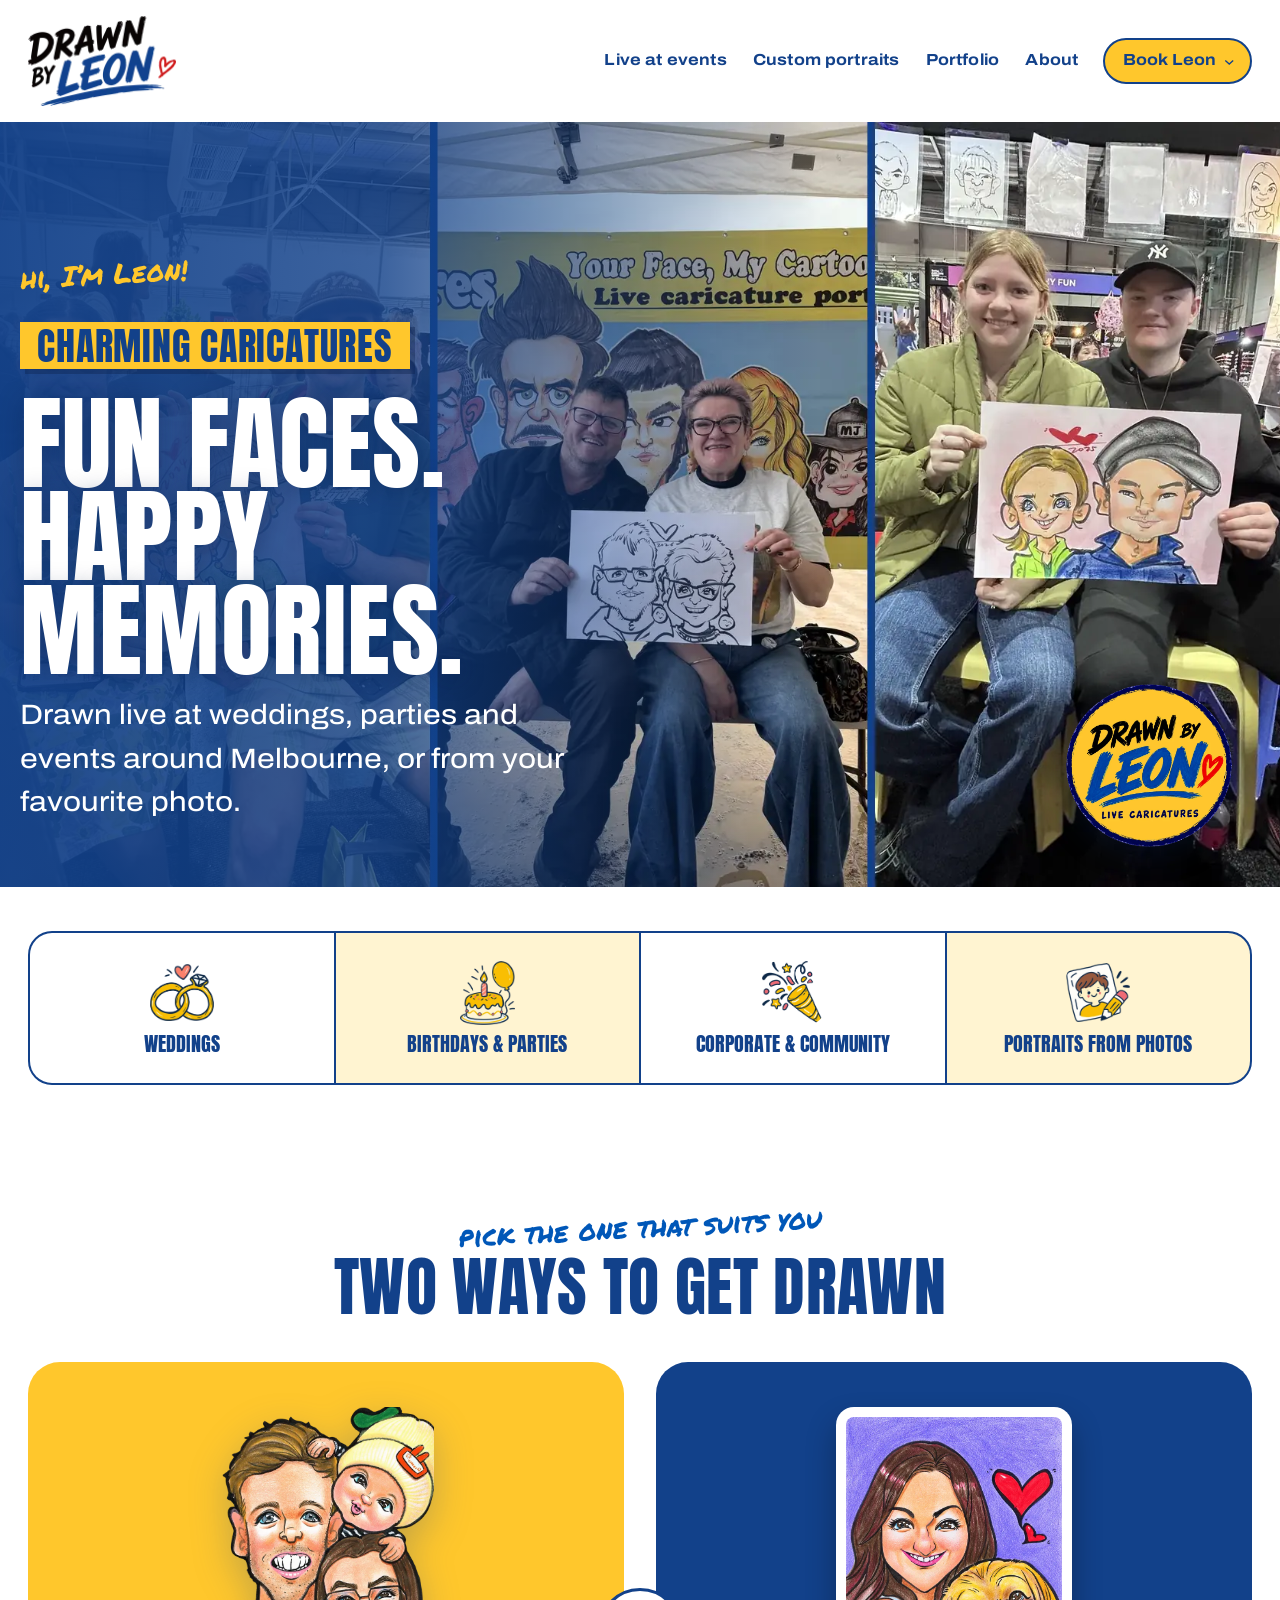
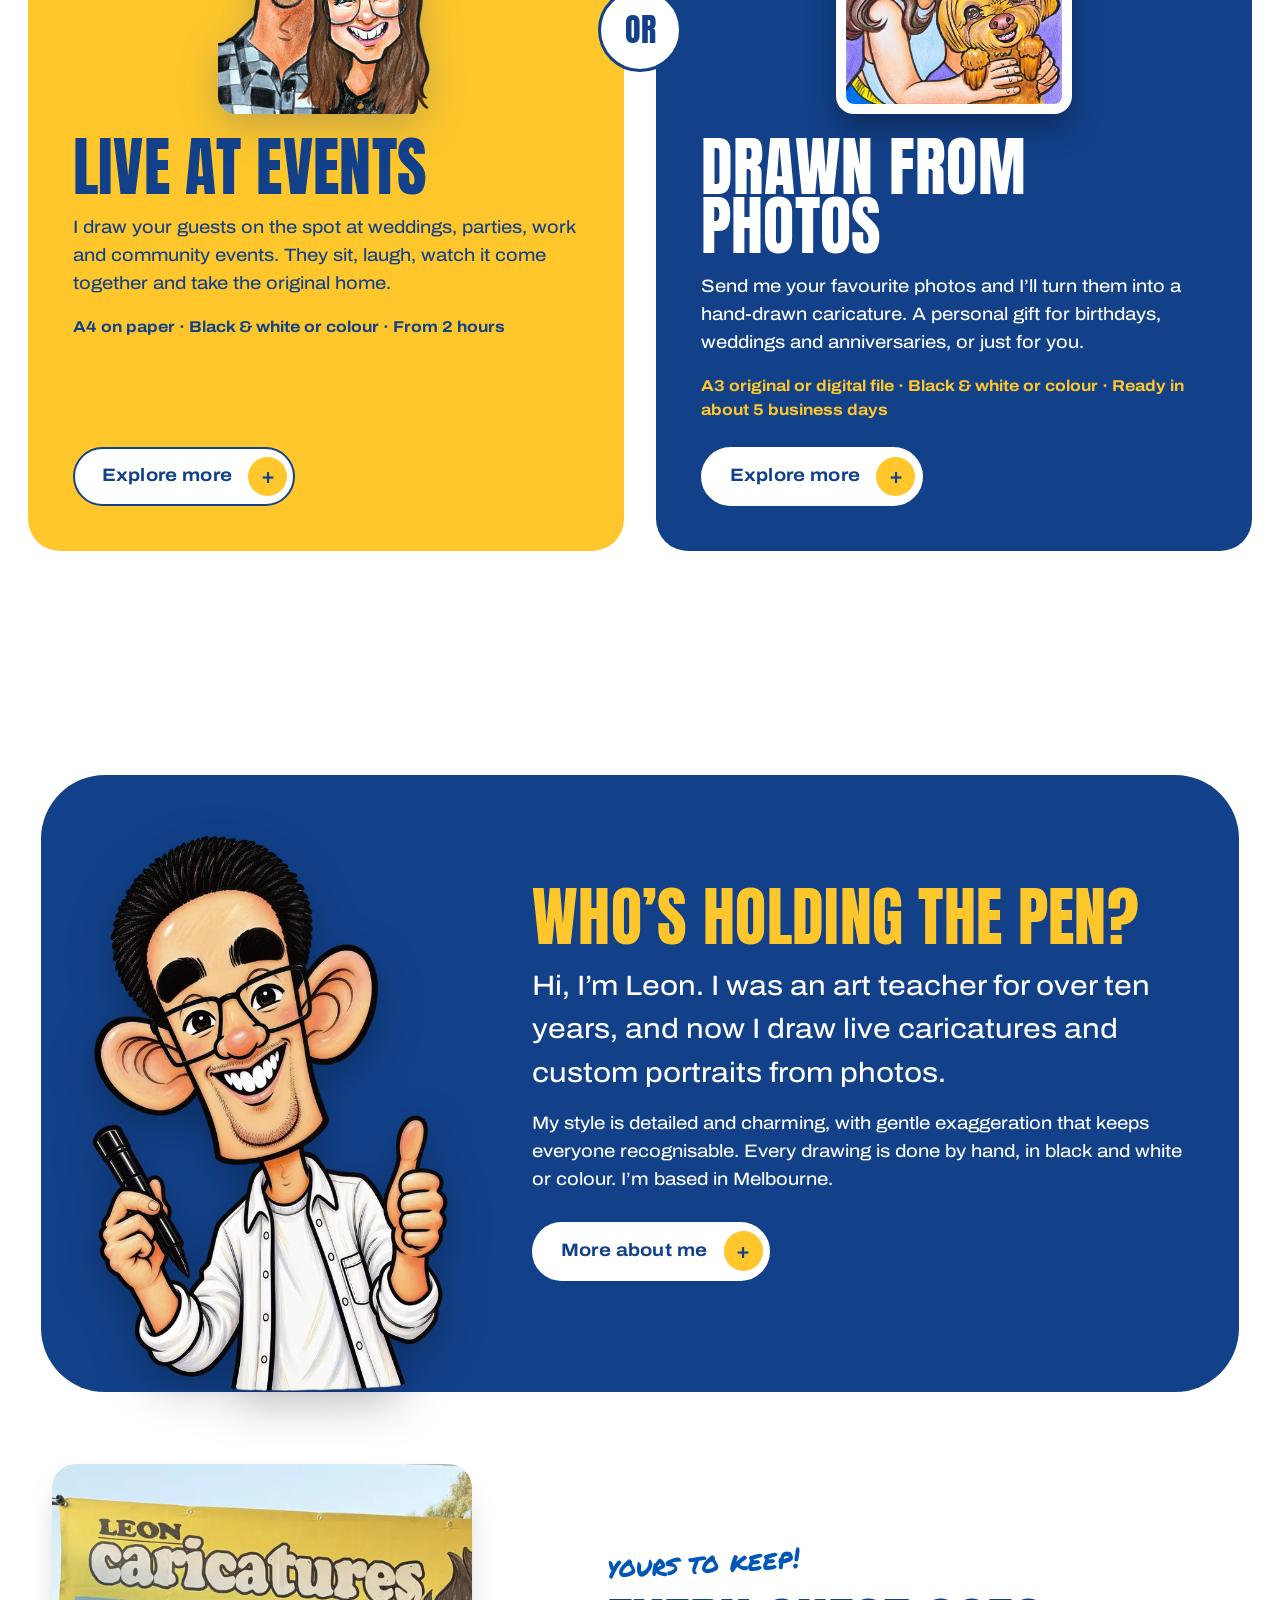
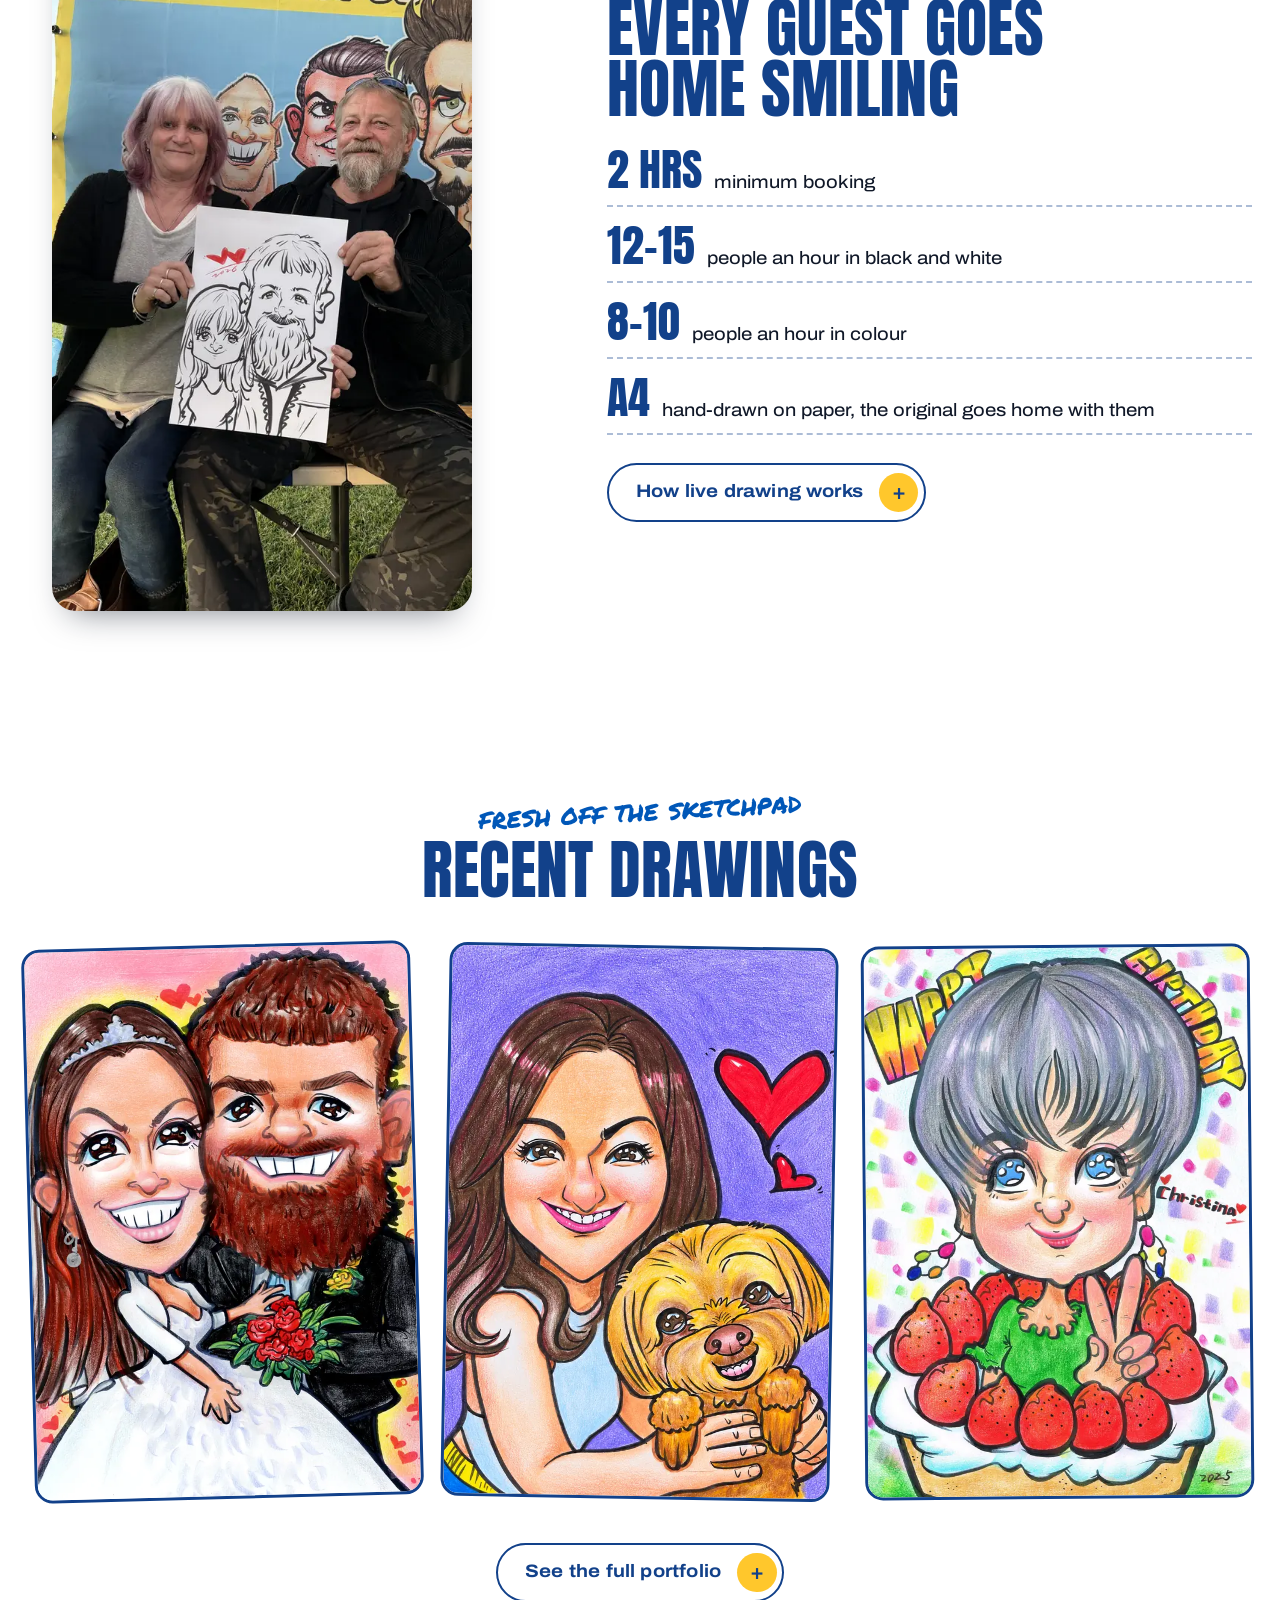
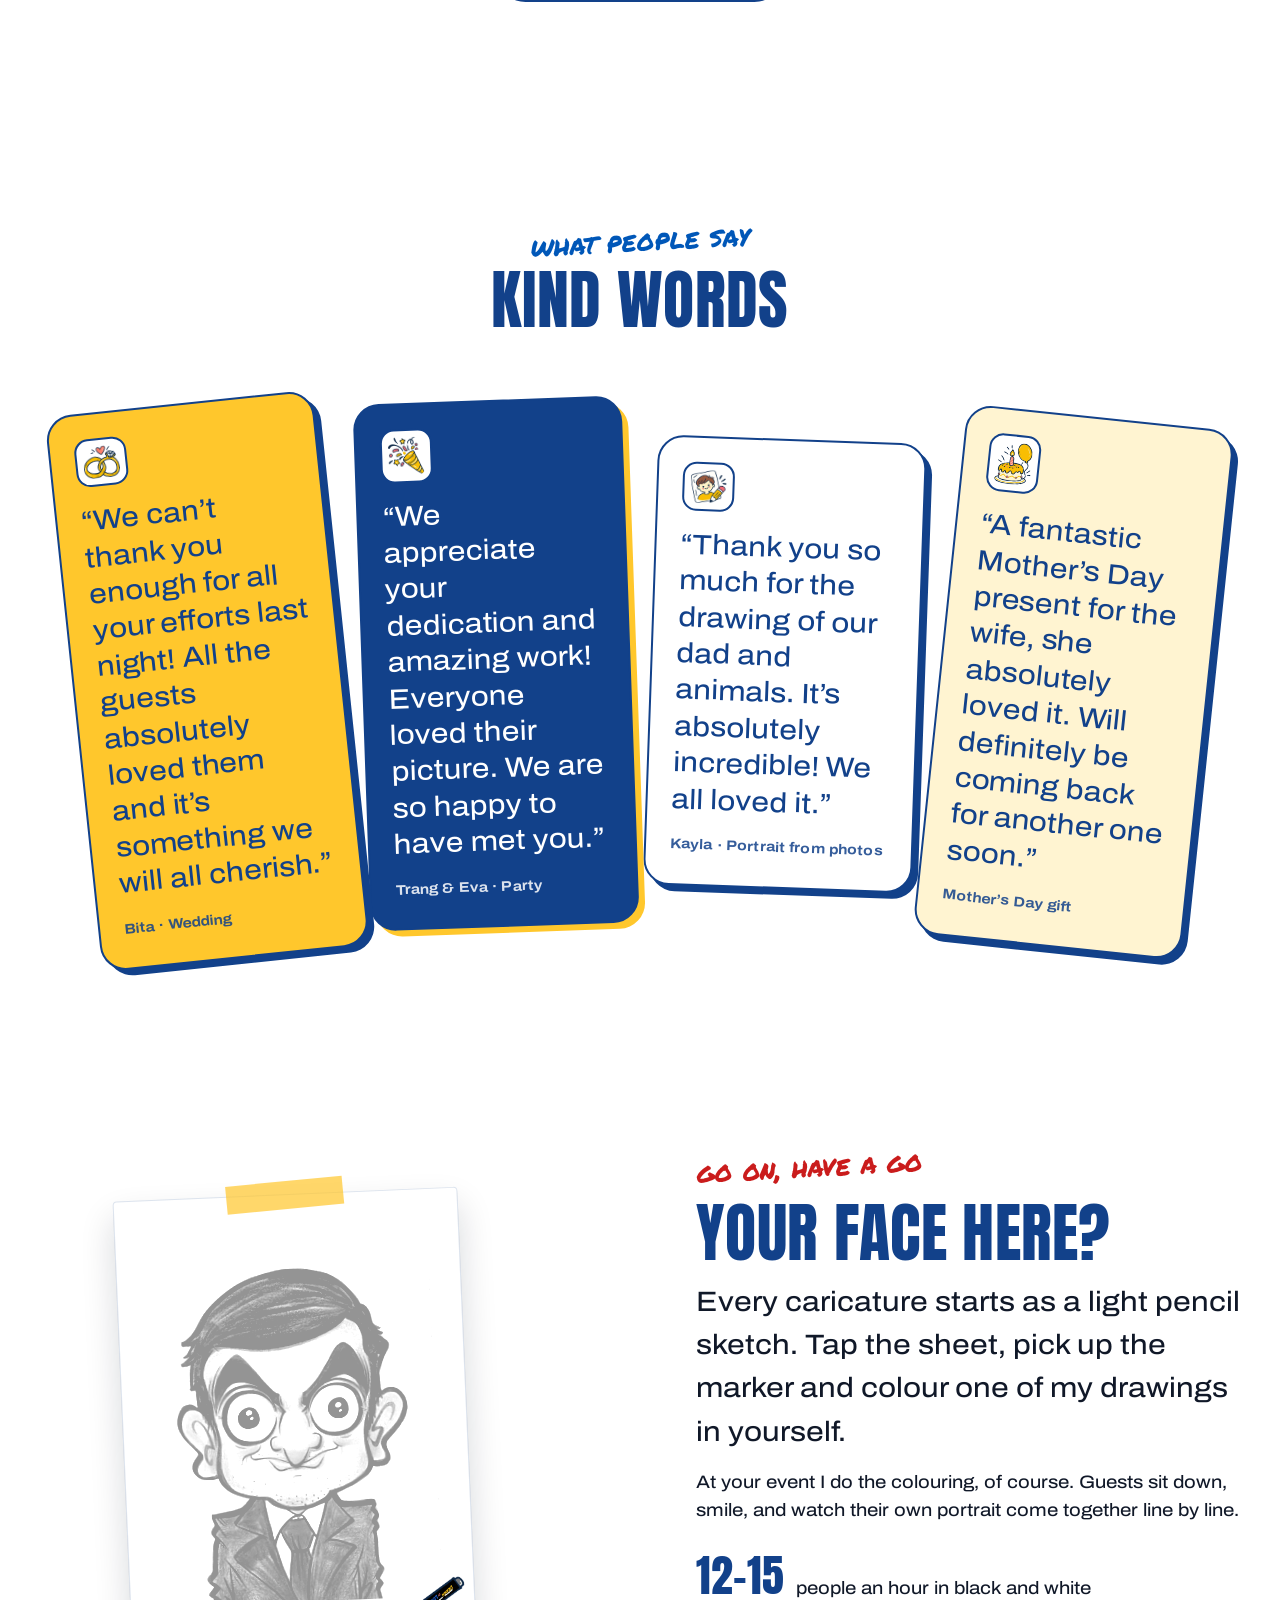
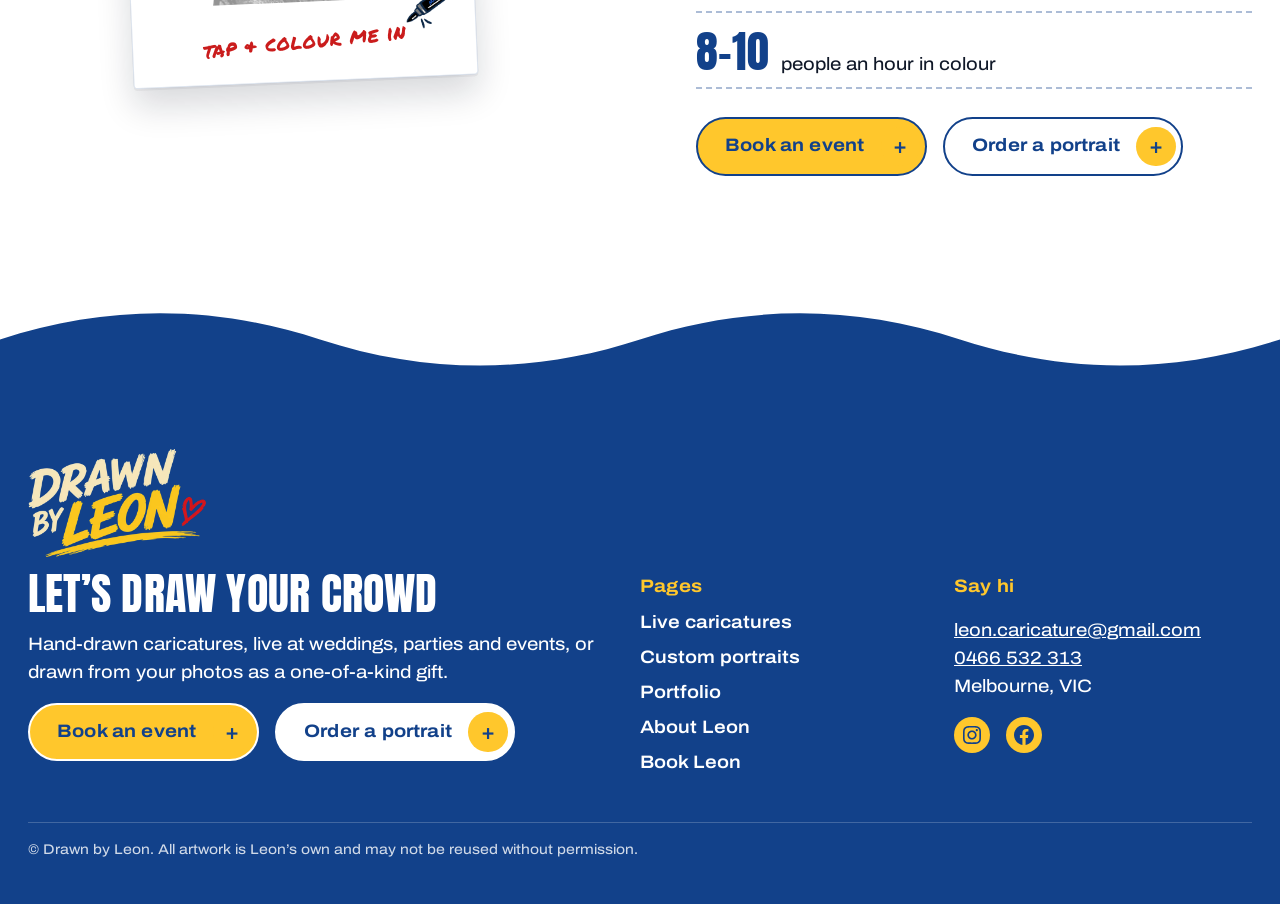
==== commit f15e7cf5: "Straight yellow tagline, simpler Two ways cards, plain guest photo, view link Co-Authored-By: Claude" ====
--- a/index.html
+++ b/index.html
@@ -276,18 +276,11 @@
 <div class="wp-block-column two-ways__card has-navy-color has-yellow-background-color has-text-color has-background is-layout-flow wp-block-column-is-layout-flow">
 <figure class="wp-block-image size-large two-ways__art is-cutout"><img decoding="async" src="wp-content/themes/artist-portfolio/assets/images/works/live-colour/live-colour-08.webp" alt="Colour caricature of a family of three, drawn live at an event"/></figure>
 
-<p class="two-ways__tag">At your event</p>
-
 <h3 class="wp-block-heading two-ways__title">Live at events</h3>
 
 <p class="two-ways__text">I draw your guests on the spot at weddings, parties, work and community events. They sit, laugh, watch it come together and take the original home.</p>
 
-<ul class="wp-block-list two-ways__chips">
-<li>A4 on paper</li>
-<li>Black &amp; white or colour</li>
-<li>12&#8211;15 guests an hour</li>
-<li>From 2 hours</li>
-</ul>
+<p class="two-ways__facts">A4 on paper &middot; Black &amp; white or colour &middot; From 2 hours</p>
 
 <div class="wp-block-buttons is-layout-flex wp-block-buttons-is-layout-flex">
 <div class="wp-block-button"><a class="wp-block-button__link wp-element-button" href="events.html">Explore more</a></div>
@@ -297,18 +290,11 @@
 <div class="wp-block-column two-ways__card has-white-color has-navy-background-color has-text-color has-background is-layout-flow wp-block-column-is-layout-flow">
 <figure class="wp-block-image size-large two-ways__art is-framed"><img decoding="async" src="wp-content/themes/artist-portfolio/assets/images/works/from-photos/from-photos-02.webp" alt="Colour caricature of a woman hugging her dog, drawn from a photo"/></figure>
 
-<p class="two-ways__tag">From your photo</p>
-
 <h3 class="wp-block-heading two-ways__title">Drawn from photos</h3>
 
 <p class="two-ways__text">Send me your favourite photos and I&#8217;ll turn them into a hand-drawn caricature. A personal gift for birthdays, weddings and anniversaries, or just for you.</p>
 
-<ul class="wp-block-list two-ways__chips">
-<li>A3 original or digital file</li>
-<li>Black &amp; white or colour</li>
-<li>Ready in about 5 business days</li>
-<li>Posted or emailed</li>
-</ul>
+<p class="two-ways__facts">A3 original or digital file &middot; Black &amp; white or colour &middot; Ready in about 5 business days</p>
 
 <div class="wp-block-buttons is-layout-flex wp-block-buttons-is-layout-flex">
 <div class="wp-block-button"><a class="wp-block-button__link wp-element-button" href="custom-portraits.html">Explore more</a></div>
@@ -351,7 +337,7 @@
 <div class="wp-block-group alignfull has-global-padding is-layout-constrained wp-container-core-group-is-layout-30cbc203 wp-block-group-is-layout-constrained" style="padding-top:var(--wp--preset--spacing--60);padding-bottom:var(--wp--preset--spacing--70)">
 <div class="wp-block-columns alignwide are-vertically-aligned-center is-layout-flex wp-container-core-columns-is-layout-9cf6dbb5 wp-block-columns-is-layout-flex">
 <div class="wp-block-column is-vertically-aligned-center is-layout-flow wp-block-column-is-layout-flow" style="flex-basis:42%">
-<figure data-wp-context="{&quot;imageId&quot;:&quot;6ad20a9ee9bb1&quot;}" data-wp-interactive="core/image" data-wp-key="6ad20a9ee9bb1" class="wp-block-image size-large is-style-taped wp-lightbox-container"><img decoding="async" data-wp-class--hide="state.isContentHidden" data-wp-class--show="state.isContentVisible" data-wp-init="callbacks.setButtonStyles" data-wp-on--click="actions.showLightbox" data-wp-on--load="callbacks.setButtonStyles" data-wp-on-window--resize="callbacks.setButtonStyles" src="wp-content/themes/artist-portfolio/assets/images/photos/guests-show-2.webp" alt="A couple at Leon's stall holding up the black and white caricature he just drew of them"/><button
+<figure data-wp-context="{&quot;imageId&quot;:&quot;6ad20a9ee9bb1&quot;}" data-wp-interactive="core/image" data-wp-key="6ad20a9ee9bb1" class="wp-block-image size-large guest-photo wp-lightbox-container"><img decoding="async" data-wp-class--hide="state.isContentHidden" data-wp-class--show="state.isContentVisible" data-wp-init="callbacks.setButtonStyles" data-wp-on--click="actions.showLightbox" data-wp-on--load="callbacks.setButtonStyles" data-wp-on-window--resize="callbacks.setButtonStyles" src="wp-content/themes/artist-portfolio/assets/images/photos/guests-show-2.webp" alt="A couple at Leon's stall holding up the black and white caricature he just drew of them"/><button
 			class="lightbox-trigger"
 			type="button"
 			aria-haspopup="dialog"
--- a/proto.css
+++ b/proto.css
@@ -190,23 +190,17 @@
 }
 
 .photo-hero .photo-hero__tagline {
-	display: flex;
-	align-items: center;
-	gap: 0.45em;
-	margin: 0.35em 0 0.2em !important;
+	display: inline-block;
+	margin: 0.35em 0 0.3em !important;
+	padding: 0.14em 0.45em 0.1em;
+	background: var(--p-yellow);
+	color: var(--p-navy) !important;
 	font-family: var(--p-display);
-	font-size: clamp(1.3rem, 2.5vw, 2.1rem);
+	font-size: clamp(1.5rem, 3vw, 2.5rem);
 	line-height: 1;
-	letter-spacing: 0.08em;
+	letter-spacing: 0.02em;
 	text-transform: uppercase;
-}
-
-.photo-hero .photo-hero__tagline::before {
-	content: "";
-	flex: 0 0 auto;
-	width: 1.05em;
-	height: 1.05em;
-	background: url("wp-content/themes/artist-portfolio/assets/images/doodles/star.svg") no-repeat center / contain;
+	box-shadow: 5px 5px 0 rgba(10, 30, 70, 0.35);
 }
 
 /* ====================================================================== Two ways: two big colour cards, side by side */
@@ -267,25 +261,6 @@
 	transform: scale(1.04);
 }
 
-.two-ways__tag {
-	align-self: flex-start;
-	padding: 0.45em 1em;
-	border-radius: 999px;
-	font-family: var(--p-body);
-	font-size: 0.9rem;
-	font-weight: 700;
-}
-
-.two-ways__card.has-yellow-background-color .two-ways__tag {
-	background: var(--p-navy);
-	color: var(--p-white);
-}
-
-.two-ways__card.has-navy-background-color .two-ways__tag {
-	background: var(--p-yellow);
-	color: var(--p-navy);
-}
-
 .two-ways__title {
 	font-family: var(--p-display);
 	font-size: clamp(2.6rem, 5vw, 4.4rem) !important;
@@ -301,29 +276,16 @@
 	line-height: 1.55;
 }
 
-/* Quick facts as soft pills: Leon edits them as a plain list. */
-.two-ways__chips {
-	display: flex;
-	flex-wrap: wrap;
-	gap: 0.5rem;
-	padding: 0 !important;
-	list-style: none;
-}
-
-.two-ways__chips li {
-	padding: 0.5em 0.95em;
-	border-radius: 999px;
-	font-size: 0.95rem;
-	font-weight: 600;
-	line-height: 1.2;
-}
-
-.two-ways__card.has-yellow-background-color .two-ways__chips li {
-	background: rgba(255, 255, 255, 0.7);
-}
-
-.two-ways__card.has-navy-background-color .two-ways__chips li {
-	background: rgba(255, 255, 255, 0.14);
+/* The key facts as one bold line Leon edits like any paragraph. */
+.two-ways__facts {
+	max-width: 44ch;
+	font-size: 0.98rem;
+	font-weight: 700;
+	line-height: 1.5;
+}
+
+.two-ways__card.has-navy-background-color .two-ways__facts {
+	color: var(--p-yellow);
 }
 
 .two-ways__card .wp-block-buttons {
@@ -538,3 +500,15 @@
 	align-items: flex-start !important;
 	align-self: flex-start;
 }
+
+/* ====================================================================== Every guest goes home smiling: plain, straight photo */
+
+.wp-block-column > .wp-block-image.guest-photo {
+	max-width: 420px;
+	margin-inline: auto;
+}
+
+.wp-block-image.guest-photo img {
+	border-radius: 24px;
+	box-shadow: 0 18px 34px -18px rgba(14, 21, 38, 0.55);
+}
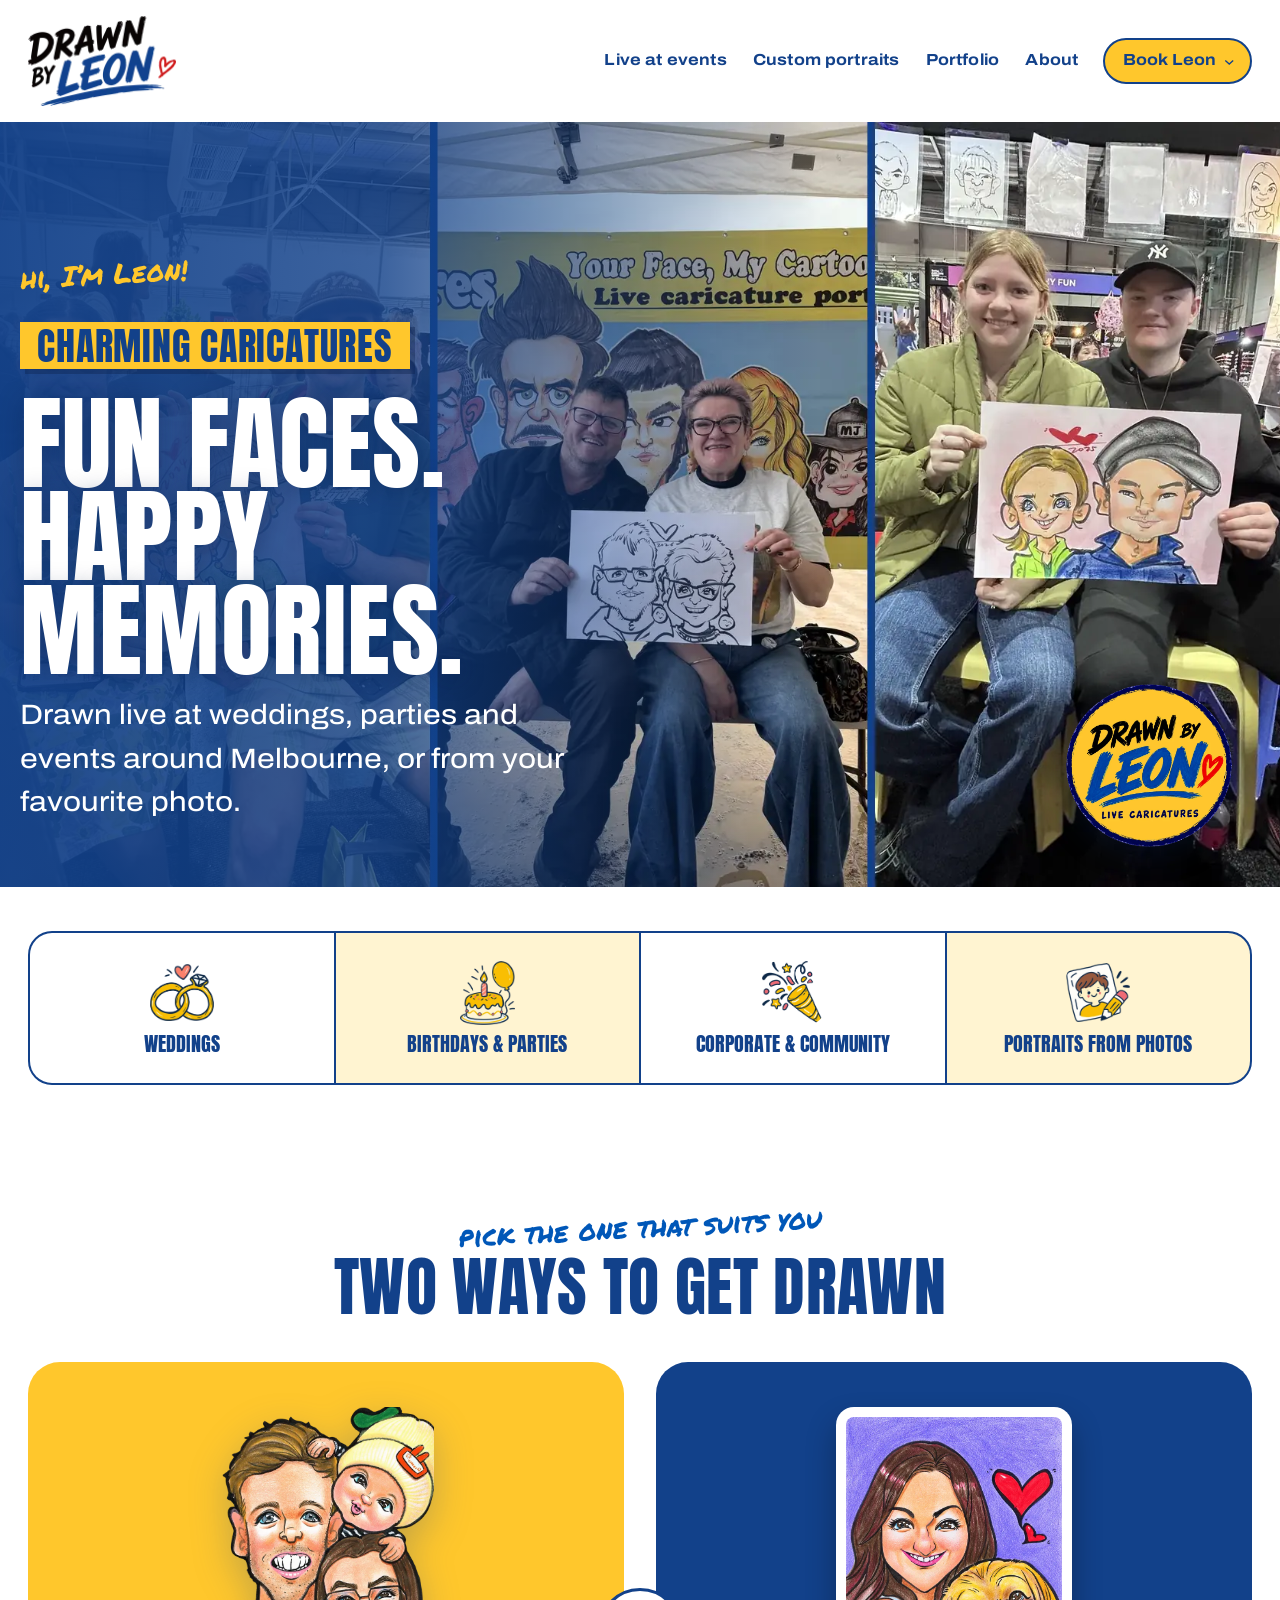
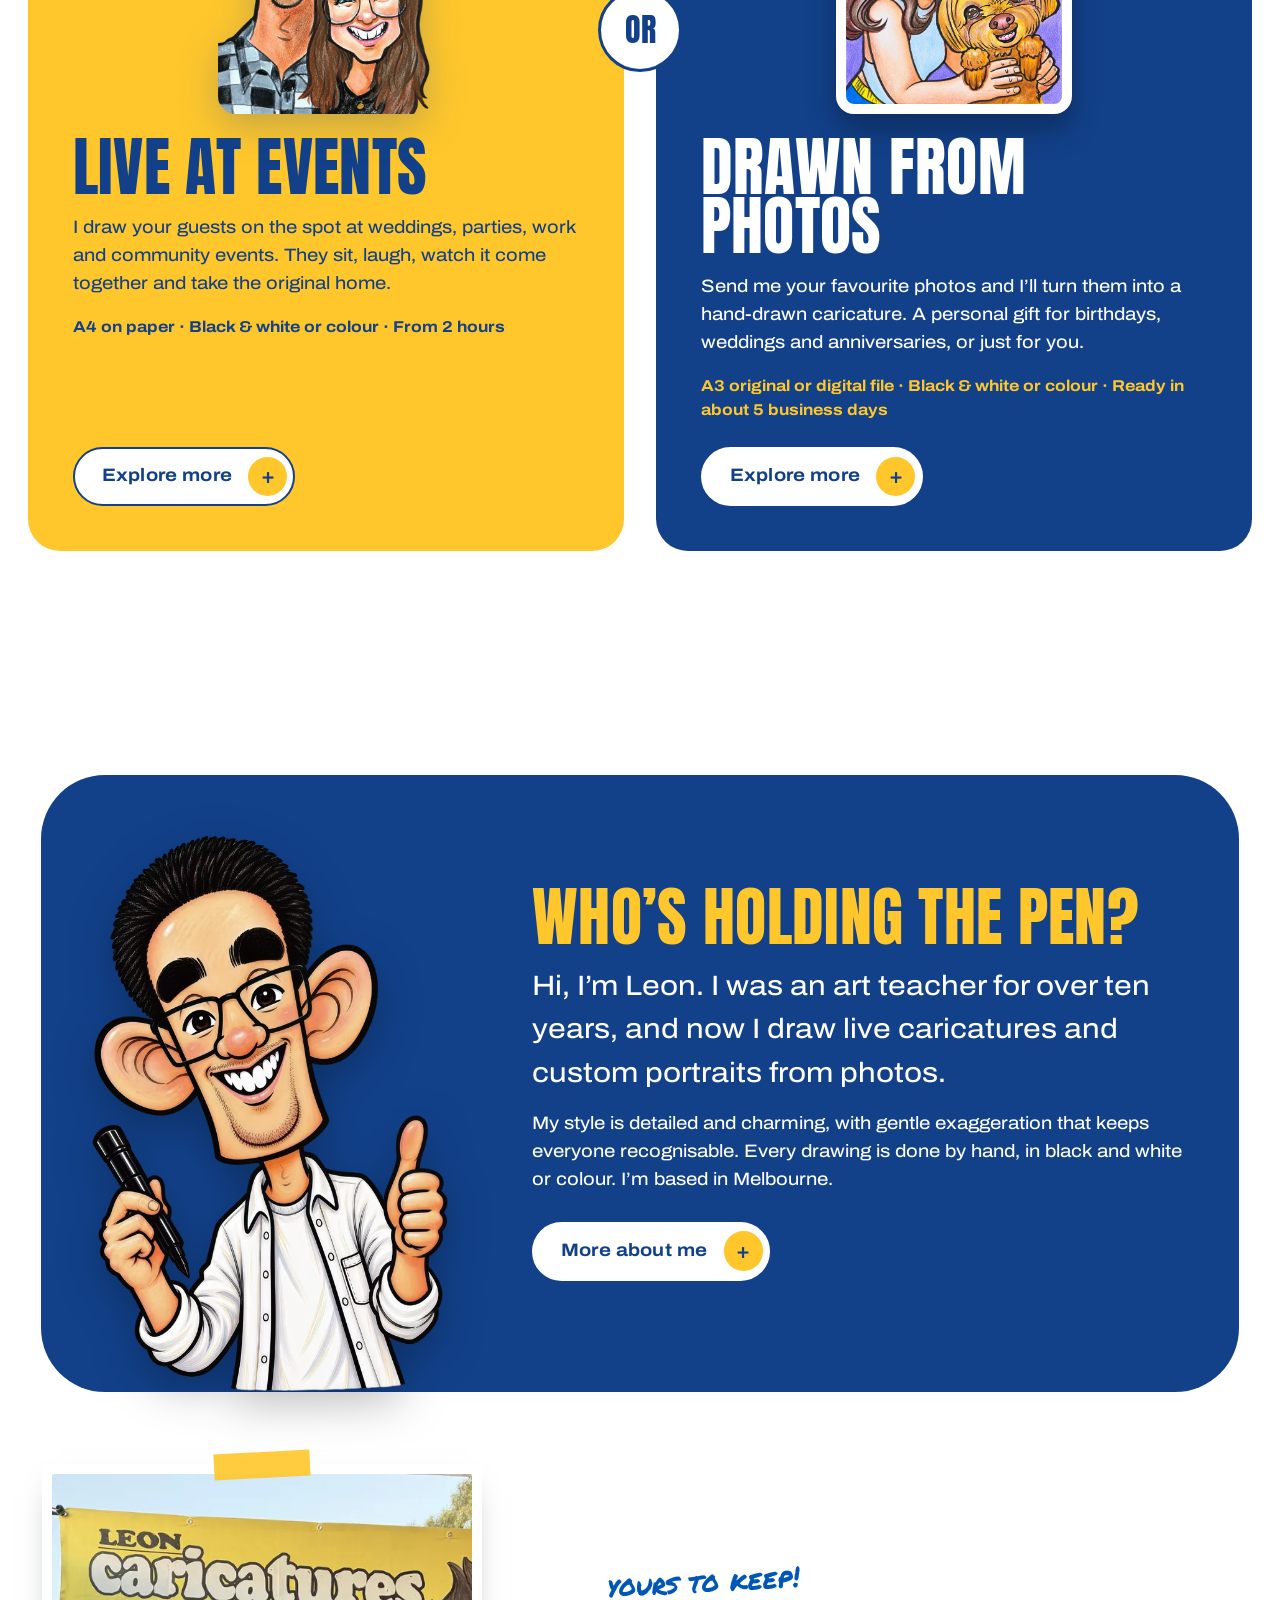
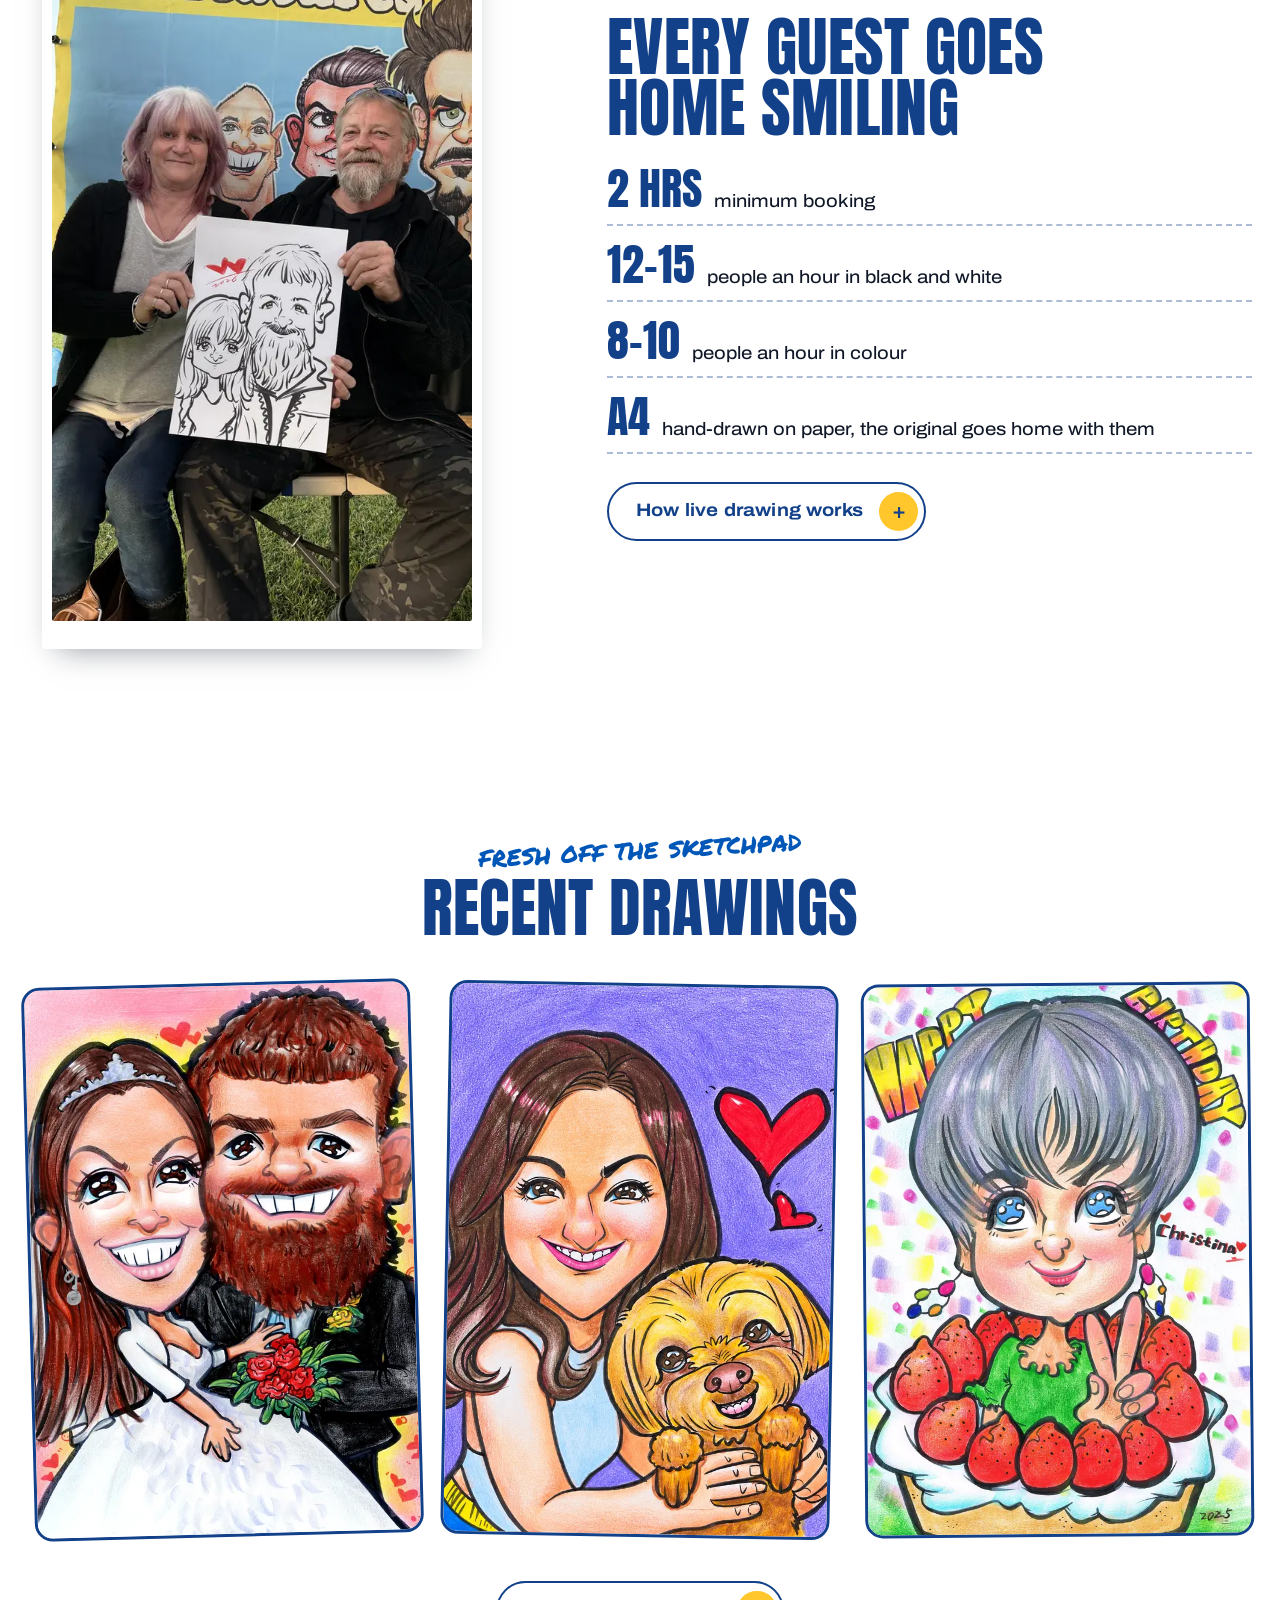
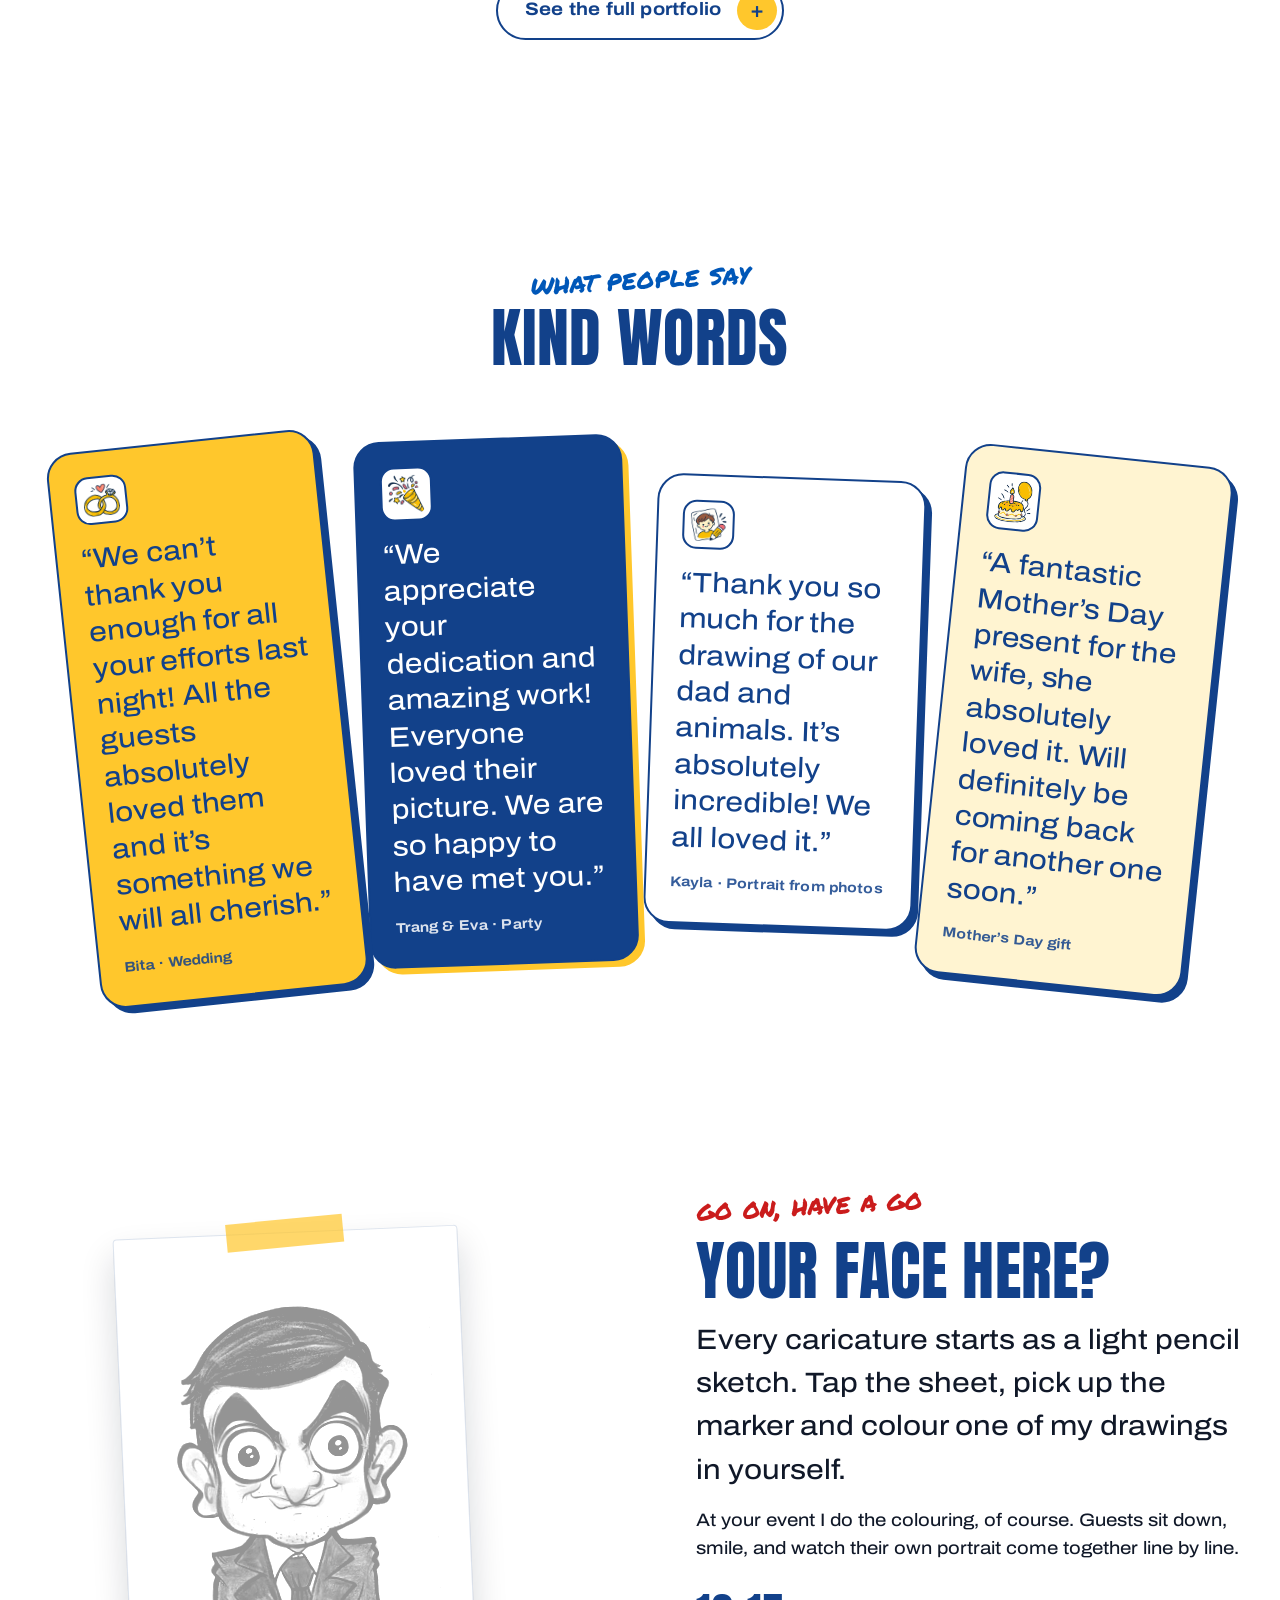
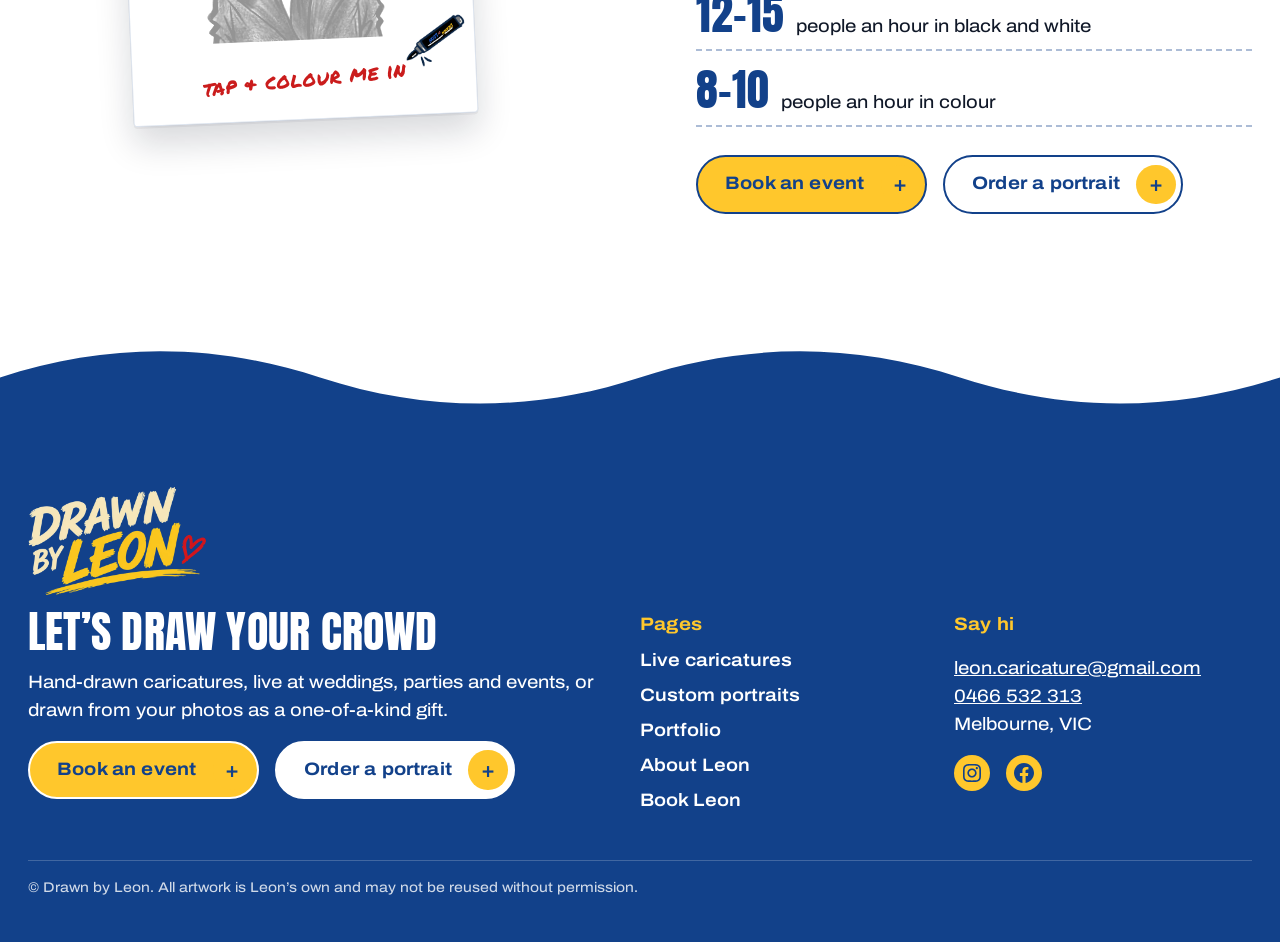
==== commit 95835bfa: "Keep the taped frame on guest photos, just straight Co-Authored-By: Claude Opus 5.5 <noreply@anthrop" ====
--- a/index.html
+++ b/index.html
@@ -337,7 +337,7 @@
 <div class="wp-block-group alignfull has-global-padding is-layout-constrained wp-container-core-group-is-layout-30cbc203 wp-block-group-is-layout-constrained" style="padding-top:var(--wp--preset--spacing--60);padding-bottom:var(--wp--preset--spacing--70)">
 <div class="wp-block-columns alignwide are-vertically-aligned-center is-layout-flex wp-container-core-columns-is-layout-9cf6dbb5 wp-block-columns-is-layout-flex">
 <div class="wp-block-column is-vertically-aligned-center is-layout-flow wp-block-column-is-layout-flow" style="flex-basis:42%">
-<figure data-wp-context="{&quot;imageId&quot;:&quot;6ad20a9ee9bb1&quot;}" data-wp-interactive="core/image" data-wp-key="6ad20a9ee9bb1" class="wp-block-image size-large guest-photo wp-lightbox-container"><img decoding="async" data-wp-class--hide="state.isContentHidden" data-wp-class--show="state.isContentVisible" data-wp-init="callbacks.setButtonStyles" data-wp-on--click="actions.showLightbox" data-wp-on--load="callbacks.setButtonStyles" data-wp-on-window--resize="callbacks.setButtonStyles" src="wp-content/themes/artist-portfolio/assets/images/photos/guests-show-2.webp" alt="A couple at Leon's stall holding up the black and white caricature he just drew of them"/><button
+<figure data-wp-context="{&quot;imageId&quot;:&quot;6ad20a9ee9bb1&quot;}" data-wp-interactive="core/image" data-wp-key="6ad20a9ee9bb1" class="wp-block-image size-large is-style-taped wp-lightbox-container"><img decoding="async" data-wp-class--hide="state.isContentHidden" data-wp-class--show="state.isContentVisible" data-wp-init="callbacks.setButtonStyles" data-wp-on--click="actions.showLightbox" data-wp-on--load="callbacks.setButtonStyles" data-wp-on-window--resize="callbacks.setButtonStyles" src="wp-content/themes/artist-portfolio/assets/images/photos/guests-show-2.webp" alt="A couple at Leon's stall holding up the black and white caricature he just drew of them"/><button
 			class="lightbox-trigger"
 			type="button"
 			aria-haspopup="dialog"
--- a/proto.css
+++ b/proto.css
@@ -501,14 +501,8 @@
 	align-self: flex-start;
 }
 
-/* ====================================================================== Every guest goes home smiling: plain, straight photo */
-
-.wp-block-column > .wp-block-image.guest-photo {
-	max-width: 420px;
-	margin-inline: auto;
-}
-
-.wp-block-image.guest-photo img {
-	border-radius: 24px;
-	box-shadow: 0 18px 34px -18px rgba(14, 21, 38, 0.55);
-}
+/* ====================================================================== Taped photos sit straight (white frame and tape stay) */
+
+.wp-block-image.is-style-taped {
+	transform: none;
+}
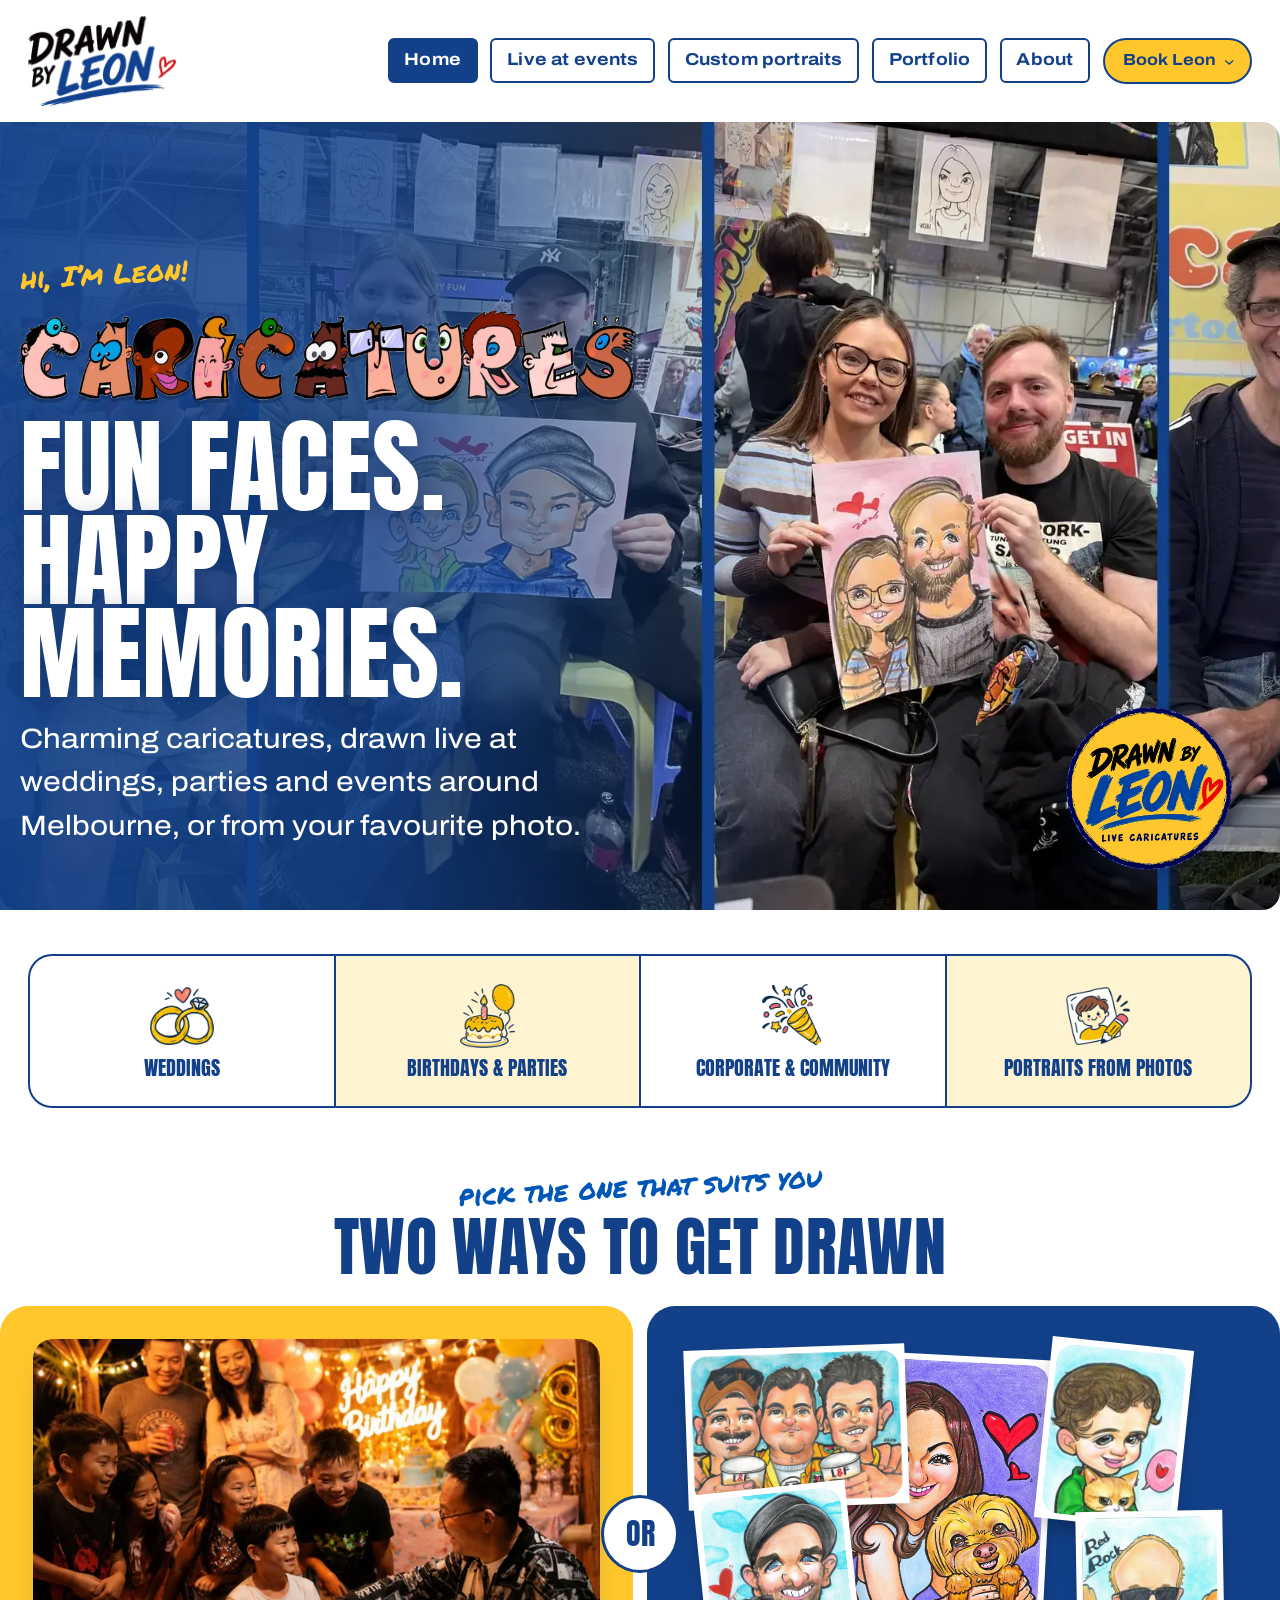
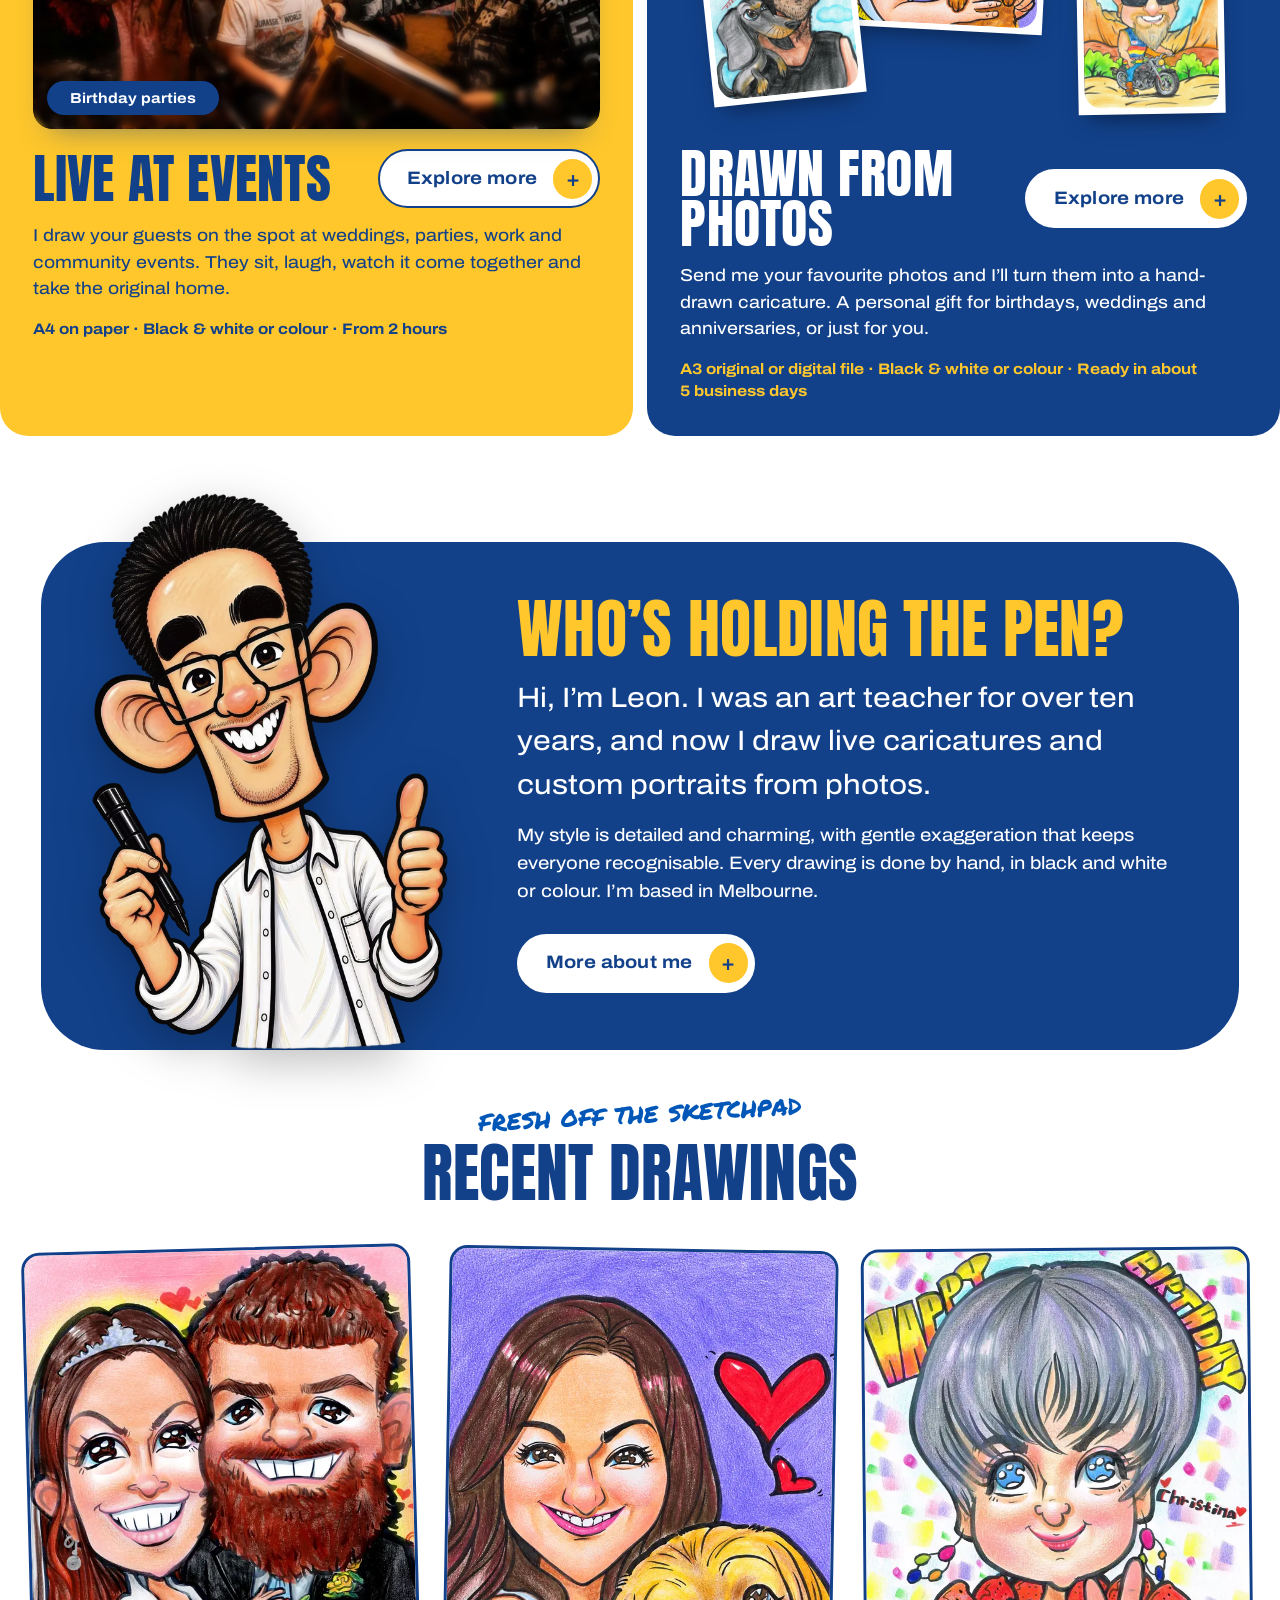
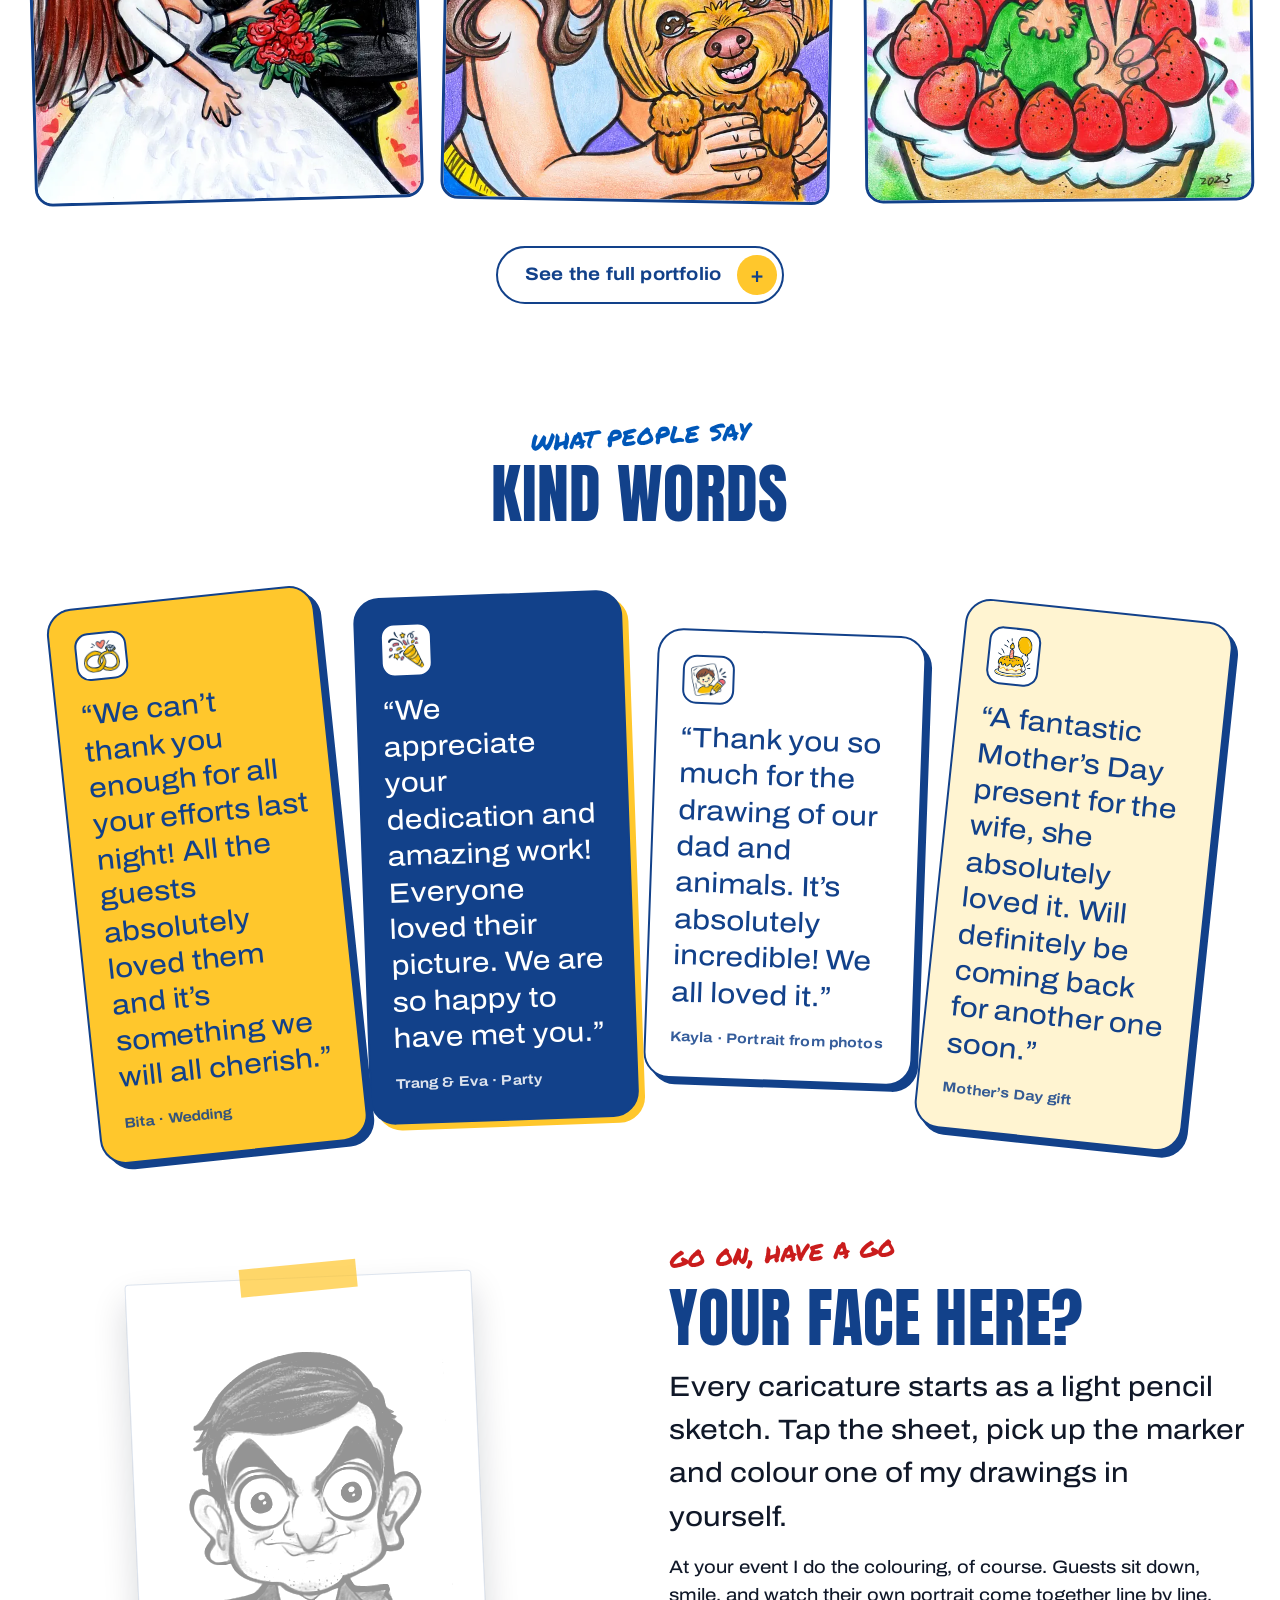
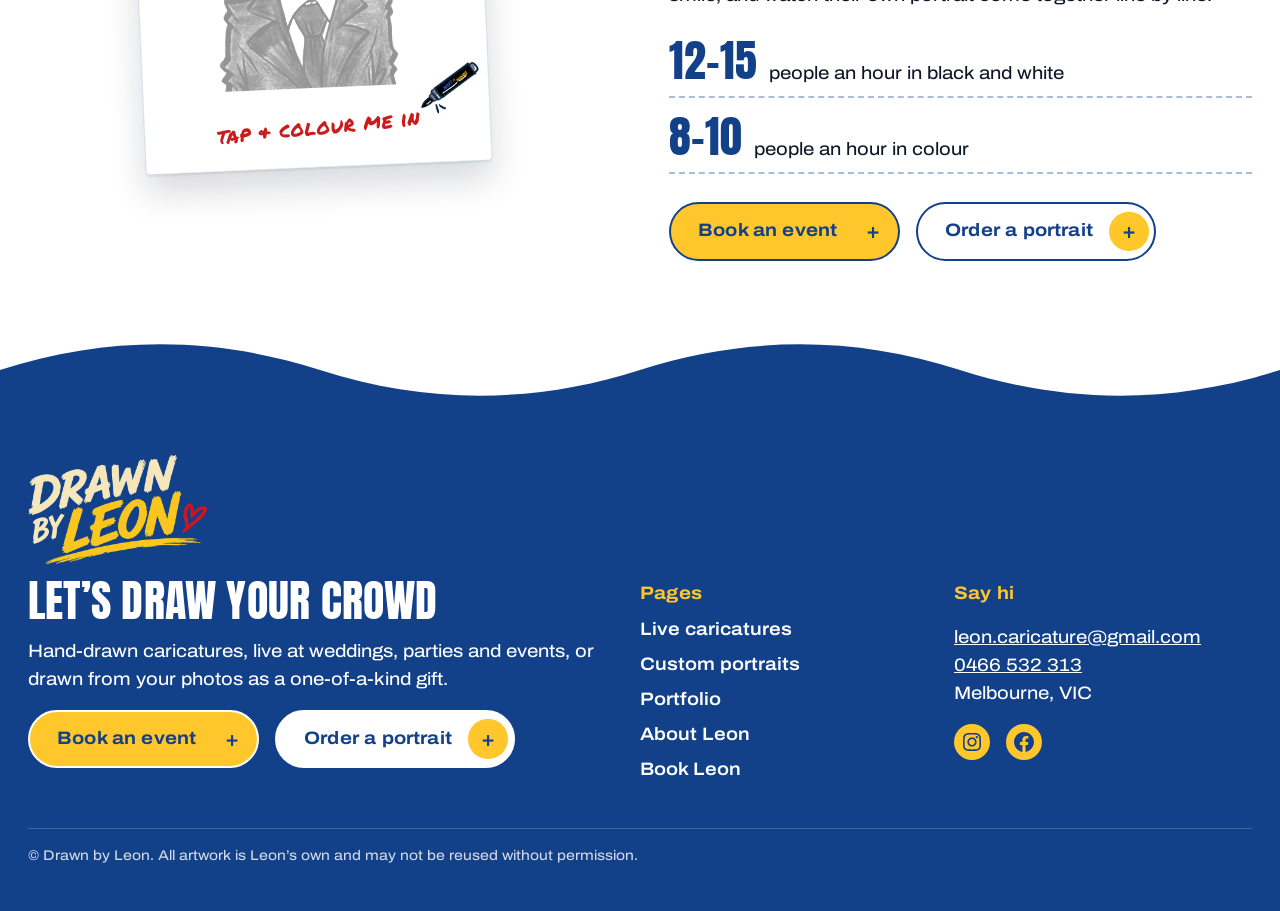
==== commit d4b49db8: "Leon's PDF round: boxed menu with Home, face letters, crossfading photos Hero gets the animated CARI" ====
--- a/index.html
+++ b/index.html
@@ -197,6 +197,9 @@
 
 <main class="wp-block-group is-layout-flow wp-block-group-is-layout-flow"><div class="entry-content wp-block-post-content has-global-padding is-layout-constrained wp-block-post-content-is-layout-constrained">
 <div class="wp-block-cover alignfull is-dark has-custom-content-position is-position-center-left photo-hero" style="min-height:82vh;aspect-ratio:unset;"><img decoding="async" class="wp-block-cover__image-background" alt="Four couples at markets and festivals, each holding up the caricature Leon just drew of them" src="wp-content/themes/artist-portfolio/assets/images/photos/hero-happy-guests.webp" style="object-position:37% 30%" data-object-fit="cover" data-object-position="37% 30%"/><span aria-hidden="true" class="wp-block-cover__background has-background-dim-100 has-background-dim wp-block-cover__gradient-background has-background-gradient" style="background:linear-gradient(90deg,rgba(18,65,138,0.95) 0%,rgba(18,65,138,0.82) 30%,rgba(18,65,138,0.3) 52%,rgba(18,65,138,0) 64%)"></span><div class="wp-block-cover__inner-container has-global-padding is-layout-constrained wp-container-core-cover-is-layout-8eaf72d3 wp-block-cover-is-layout-constrained">
+<figure class="wp-block-gallery has-nested-images columns-default is-style-crossfade hero-fade wp-block-gallery-is-layout-flex"><figure class="wp-block-image size-large"><img decoding="async" src="wp-content/themes/artist-portfolio/assets/images/photos/hero-frame-1.webp" alt="Guests at markets and festivals holding up the caricatures Leon just drew of them"/></figure><figure class="wp-block-image size-large"><img decoding="async" src="wp-content/themes/artist-portfolio/assets/images/photos/hero-frame-2.webp" alt="More happy guests with their caricatures at Leon's stall"/></figure><figure class="wp-block-image size-large"><img decoding="async" src="wp-content/themes/artist-portfolio/assets/images/photos/hero-frame-3.webp" alt="Couples and friends showing off their caricatures"/></figure></figure>
+
+
 <figure class="wp-block-image size-full is-resized photo-hero__badge"><a href="contact.html"><img decoding="async" src="wp-content/themes/artist-portfolio/assets/images/brand/drawn-by-leon-round.webp" alt="Drawn by Leon, live caricatures" style="width:160px"/></a></figure>
 
 
@@ -205,15 +208,13 @@
 
 
 
-<p class="photo-hero__tagline has-yellow-color has-text-color">Charming Caricatures</p>
-
-
+<figure class="wp-block-gallery has-nested-images columns-default is-style-face-letters wp-block-gallery-is-layout-flex"><figure class="wp-block-image size-full"><img decoding="async" src="wp-content/themes/artist-portfolio/assets/images/letters/letter-01-c1.webp" alt="Caricatures"/></figure><figure class="wp-block-image size-full"><img decoding="async" src="wp-content/themes/artist-portfolio/assets/images/letters/letter-02-a1.webp" alt=""/></figure><figure class="wp-block-image size-full"><img decoding="async" src="wp-content/themes/artist-portfolio/assets/images/letters/letter-03-r1.webp" alt=""/></figure><figure class="wp-block-image size-full"><img decoding="async" src="wp-content/themes/artist-portfolio/assets/images/letters/letter-04-i.webp" alt=""/></figure><figure class="wp-block-image size-full"><img decoding="async" src="wp-content/themes/artist-portfolio/assets/images/letters/letter-05-c2.webp" alt=""/></figure><figure class="wp-block-image size-full"><img decoding="async" src="wp-content/themes/artist-portfolio/assets/images/letters/letter-06-a2.webp" alt=""/></figure><figure class="wp-block-image size-full"><img decoding="async" src="wp-content/themes/artist-portfolio/assets/images/letters/letter-07-t.webp" alt=""/></figure><figure class="wp-block-image size-full"><img decoding="async" src="wp-content/themes/artist-portfolio/assets/images/letters/letter-08-u.webp" alt=""/></figure><figure class="wp-block-image size-full"><img decoding="async" src="wp-content/themes/artist-portfolio/assets/images/letters/letter-09-r2.webp" alt=""/></figure><figure class="wp-block-image size-full"><img decoding="async" src="wp-content/themes/artist-portfolio/assets/images/letters/letter-10-e.webp" alt=""/></figure><figure class="wp-block-image size-full"><img decoding="async" src="wp-content/themes/artist-portfolio/assets/images/letters/letter-11-s.webp" alt=""/></figure></figure>
 
 <h1 class="wp-block-heading photo-hero__title has-white-color has-text-color has-giant-font-size">Fun faces.<br>Happy memories.</h1>
 
 
 
-<p class="photo-hero__lead has-white-color has-text-color has-large-font-size">Drawn live at weddings, parties and events around Melbourne, or from your favourite photo.</p>
+<p class="photo-hero__lead has-white-color has-text-color has-large-font-size">Charming caricatures, drawn live at weddings, parties and events around Melbourne, or from your favourite photo.</p>
 
 
 
@@ -267,38 +268,36 @@
 
 
 
-<div class="wp-block-group alignfull two-ways has-global-padding is-layout-constrained wp-block-group-is-layout-constrained" style="padding-top:var(--wp--preset--spacing--70);padding-bottom:var(--wp--preset--spacing--70)">
+<div class="wp-block-group alignfull two-ways has-global-padding is-layout-constrained wp-block-group-is-layout-constrained" style="padding-top:var(--wp--preset--spacing--60);padding-bottom:var(--wp--preset--spacing--60)">
 <p class="has-text-align-center hand-note is-small has-navy-soft-color has-text-color">pick the one that suits you</p>
 
 <h2 class="wp-block-heading has-text-align-center has-xx-large-font-size">Two ways to get drawn</h2>
 
-<div class="wp-block-columns alignwide two-ways__grid is-layout-flex wp-block-columns-is-layout-flex">
+<div class="wp-block-columns alignfull two-ways__grid is-layout-flex wp-block-columns-is-layout-flex">
 <div class="wp-block-column two-ways__card has-navy-color has-yellow-background-color has-text-color has-background is-layout-flow wp-block-column-is-layout-flow">
-<figure class="wp-block-image size-large two-ways__art is-cutout"><img decoding="async" src="wp-content/themes/artist-portfolio/assets/images/works/live-colour/live-colour-08.webp" alt="Colour caricature of a family of three, drawn live at an event"/></figure>
-
+<figure class="wp-block-gallery has-nested-images columns-default is-style-crossfade two-ways__media wp-block-gallery-is-layout-flex"><figure class="wp-block-image size-large"><img decoding="async" src="wp-content/themes/artist-portfolio/assets/images/photos/event-birthday.webp" alt="Leon drawing a child at a birthday party while the other kids watch"/><figcaption class="wp-element-caption">Birthday parties</figcaption></figure><figure class="wp-block-image size-large"><img decoding="async" src="wp-content/themes/artist-portfolio/assets/images/photos/event-wedding-guests.webp" alt="Three wedding guests in suits holding up their caricature"/><figcaption class="wp-element-caption">Weddings</figcaption></figure><figure class="wp-block-image size-large"><img decoding="async" src="wp-content/themes/artist-portfolio/assets/images/photos/event-leon-booth.webp" alt="Leon drawing at his stall at a night market"/><figcaption class="wp-element-caption">Markets &amp; festivals</figcaption></figure></figure>
+
+<div class="wp-block-group two-ways__head is-content-justification-space-between is-nowrap is-layout-flex wp-block-group-is-layout-flex">
 <h3 class="wp-block-heading two-ways__title">Live at events</h3>
+<div class="wp-block-buttons is-layout-flex wp-block-buttons-is-layout-flex"><div class="wp-block-button"><a class="wp-block-button__link wp-element-button" href="events.html">Explore more</a></div></div>
+</div>
 
 <p class="two-ways__text">I draw your guests on the spot at weddings, parties, work and community events. They sit, laugh, watch it come together and take the original home.</p>
 
 <p class="two-ways__facts">A4 on paper &middot; Black &amp; white or colour &middot; From 2 hours</p>
-
-<div class="wp-block-buttons is-layout-flex wp-block-buttons-is-layout-flex">
-<div class="wp-block-button"><a class="wp-block-button__link wp-element-button" href="events.html">Explore more</a></div>
-</div>
 </div>
 
 <div class="wp-block-column two-ways__card has-white-color has-navy-background-color has-text-color has-background is-layout-flow wp-block-column-is-layout-flow">
-<figure class="wp-block-image size-large two-ways__art is-framed"><img decoding="async" src="wp-content/themes/artist-portfolio/assets/images/works/from-photos/from-photos-02.webp" alt="Colour caricature of a woman hugging her dog, drawn from a photo"/></figure>
-
+<figure class="wp-block-gallery has-nested-images columns-default is-style-collage two-ways__media wp-block-gallery-is-layout-flex"><figure class="wp-block-image size-large"><img decoding="async" src="wp-content/themes/artist-portfolio/assets/images/works/from-photos/from-photos-02.webp" alt="Colour caricature of a woman hugging her dog"/></figure><figure class="wp-block-image size-large"><img decoding="async" src="wp-content/themes/artist-portfolio/assets/images/works/from-photos/from-photos-13.webp" alt="Colour caricature of three mates holding drinks"/></figure><figure class="wp-block-image size-large"><img decoding="async" src="wp-content/themes/artist-portfolio/assets/images/works/from-photos/from-photos-12.webp" alt="Colour caricature of a man with his dog"/></figure><figure class="wp-block-image size-large"><img decoding="async" src="wp-content/themes/artist-portfolio/assets/images/works/from-photos/from-photos-17.webp" alt="Colour caricature of a boy holding his cat"/></figure><figure class="wp-block-image size-large"><img decoding="async" src="wp-content/themes/artist-portfolio/assets/images/works/from-photos/from-photos-09.webp" alt="Colour caricature of a man riding a motorbike at Red Rock"/></figure></figure>
+
+<div class="wp-block-group two-ways__head is-content-justification-space-between is-nowrap is-layout-flex wp-block-group-is-layout-flex">
 <h3 class="wp-block-heading two-ways__title">Drawn from photos</h3>
+<div class="wp-block-buttons is-layout-flex wp-block-buttons-is-layout-flex"><div class="wp-block-button"><a class="wp-block-button__link wp-element-button" href="custom-portraits.html">Explore more</a></div></div>
+</div>
 
 <p class="two-ways__text">Send me your favourite photos and I&#8217;ll turn them into a hand-drawn caricature. A personal gift for birthdays, weddings and anniversaries, or just for you.</p>
 
 <p class="two-ways__facts">A3 original or digital file &middot; Black &amp; white or colour &middot; Ready in about 5 business days</p>
-
-<div class="wp-block-buttons is-layout-flex wp-block-buttons-is-layout-flex">
-<div class="wp-block-button"><a class="wp-block-button__link wp-element-button" href="custom-portraits.html">Explore more</a></div>
-</div>
 </div>
 </div>
 </div>
@@ -326,64 +325,6 @@
 
 <div class="wp-block-buttons is-layout-flex wp-block-buttons-is-layout-flex" style="margin-top:var(--wp--preset--spacing--40)">
 <div class="wp-block-button"><a class="wp-block-button__link wp-element-button" href="about.html">More about me</a></div>
-</div>
-</div>
-</div>
-</div>
-
-
-
-
-<div class="wp-block-group alignfull has-global-padding is-layout-constrained wp-container-core-group-is-layout-30cbc203 wp-block-group-is-layout-constrained" style="padding-top:var(--wp--preset--spacing--60);padding-bottom:var(--wp--preset--spacing--70)">
-<div class="wp-block-columns alignwide are-vertically-aligned-center is-layout-flex wp-container-core-columns-is-layout-9cf6dbb5 wp-block-columns-is-layout-flex">
-<div class="wp-block-column is-vertically-aligned-center is-layout-flow wp-block-column-is-layout-flow" style="flex-basis:42%">
-<figure data-wp-context="{&quot;imageId&quot;:&quot;6ad20a9ee9bb1&quot;}" data-wp-interactive="core/image" data-wp-key="6ad20a9ee9bb1" class="wp-block-image size-large is-style-taped wp-lightbox-container"><img decoding="async" data-wp-class--hide="state.isContentHidden" data-wp-class--show="state.isContentVisible" data-wp-init="callbacks.setButtonStyles" data-wp-on--click="actions.showLightbox" data-wp-on--load="callbacks.setButtonStyles" data-wp-on-window--resize="callbacks.setButtonStyles" src="wp-content/themes/artist-portfolio/assets/images/photos/guests-show-2.webp" alt="A couple at Leon's stall holding up the black and white caricature he just drew of them"/><button
-			class="lightbox-trigger"
-			type="button"
-			aria-haspopup="dialog"
-			aria-label="Enlarge"
-			data-wp-init="callbacks.initTriggerButton"
-			data-wp-on--click="actions.showLightbox"
-			data-wp-style--right="state.imageButtonRight"
-			data-wp-style--top="state.imageButtonTop"
-		>
-			<svg xmlns="http://www.w3.org/2000/svg" width="12" height="12" fill="none" viewBox="0 0 12 12">
-				<path fill="#fff" d="M2 0a2 2 0 0 0-2 2v2h1.5V2a.5.5 0 0 1 .5-.5h2V0H2Zm2 10.5H2a.5.5 0 0 1-.5-.5V8H0v2a2 2 0 0 0 2 2h2v-1.5ZM8 12v-1.5h2a.5.5 0 0 0 .5-.5V8H12v2a2 2 0 0 1-2 2H8Zm2-12a2 2 0 0 1 2 2v2h-1.5V2a.5.5 0 0 0-.5-.5H8V0h2Z" />
-			</svg>
-		</button></figure>
-</div>
-
-
-
-<div class="wp-block-column is-vertically-aligned-center is-layout-flow wp-block-column-is-layout-flow" style="flex-basis:58%">
-<p class="hand-note is-small has-navy-soft-color has-text-color">yours to keep!</p>
-
-
-
-<h2 class="wp-block-heading has-xx-large-font-size">Every guest goes home smiling</h2>
-
-
-
-<ul class="wp-block-list fact-list">
-<li><strong>2 hrs</strong> minimum booking</li>
-
-
-
-<li><strong>12–15</strong> people an hour in black and white</li>
-
-
-
-<li><strong>8–10</strong> people an hour in colour</li>
-
-
-
-<li><strong>A4</strong> hand-drawn on paper, the original goes home with them</li>
-</ul>
-
-
-
-<div class="wp-block-buttons is-layout-flex wp-block-buttons-is-layout-flex" style="margin-top:var(--wp--preset--spacing--40)">
-<div class="wp-block-button"><a class="wp-block-button__link wp-element-button" href="events.html">How live drawing works</a></div>
 </div>
 </div>
 </div>
--- a/proto.css
+++ b/proto.css
@@ -1,8 +1,8 @@
-/* Drawn by Leon, homepage v2 prototype (Leon's notes, 22 Oct).
+/* Drawn by Leon, homepage v2 prototype (Leon's notes 22 Oct, PDF round 27 Oct).
    Everything here targets core block markup, so it can be pasted into theme.css as is.
-   Layout: wide screens get the menu laid out in the header with a Book Leon dropdown;
-   phones and tablets keep the full-screen hamburger menu. Home: hero, strip, two ways,
-   about, quick facts, recent drawings, kind words, colour-in game. */
+   Layout: wide screens get the menu laid out in the header (boxed links, Book Leon dropdown);
+   phones and tablets keep the full-screen hamburger menu. Home: hero with face letters,
+   strip, two ways (full width), about, recent drawings, kind words, colour-in game. */
 :root {
 	--p-navy: var(--wp--preset--color--navy, #12418A);
 	--p-navy-soft: var(--wp--preset--color--navy-soft, #0057B8);
@@ -24,15 +24,6 @@
 	transform: translateY(calc(-100% - 40px));
 }
 
-/* "Home" and the socials only live in the full-screen menu. */
-.site-header .nav-home {
-	display: none !important;
-}
-
-.wp-block-navigation__responsive-container.is-menu-open .nav-home {
-	display: flex !important;
-}
-
 /* In the full-screen menu, Book Leon's three choices sit under it in smaller type. */
 .wp-block-navigation__responsive-container.is-menu-open .nav-book .wp-block-navigation__submenu-container {
 	gap: 0.35rem !important;
@@ -54,7 +45,7 @@
 }
 
 /* Wide screens: every page one click away, no hamburger. */
-@media (min-width: 961px) {
+@media (min-width: 1100px) {
 	.site-header .header-cta,
 	.site-header .wp-block-navigation__responsive-container-open {
 		display: none !important;
@@ -82,23 +73,29 @@
 		flex-direction: row;
 		flex-wrap: nowrap;
 		align-items: center;
-		gap: clamp(0.75rem, 1.8vw, 2rem) !important;
-	}
-
+		gap: clamp(0.5rem, 1vw, 0.9rem) !important;
+	}
+
+	/* Boxed links: yellow on hover, navy for the page you are on (Book Leon keeps its pill). */
 	.site-header .wp-block-navigation-link > .wp-block-navigation-item__content {
-		padding: 0.4em 0.1em !important;
+		padding: 0.42em 0.85em !important;
+		border: 2px solid var(--p-navy);
+		border-radius: 6px;
 		color: var(--p-navy) !important;
 		font-family: var(--p-body);
-		font-size: 1rem;
+		font-size: 1.08rem;
 		font-weight: 700;
 		white-space: nowrap;
-		background: linear-gradient(var(--p-yellow), var(--p-yellow)) left 85% / 0 0.45em no-repeat;
-		transition: background-size 0.25s ease;
-	}
-
-	.site-header .wp-block-navigation-link > .wp-block-navigation-item__content:is(:hover, :focus-visible),
+		transition: background-color 0.2s ease, color 0.2s ease;
+	}
+
+	.site-header .wp-block-navigation-link > .wp-block-navigation-item__content:is(:hover, :focus-visible) {
+		background: var(--p-yellow);
+	}
+
 	.site-header .wp-block-navigation-link.current-menu-item > .wp-block-navigation-item__content {
-		background-size: 100% 0.45em;
+		background: var(--p-navy);
+		color: var(--p-white) !important;
 	}
 
 	/* Book Leon: yellow pill, its three choices drop down on hover or keyboard focus. */
@@ -183,87 +180,321 @@
 	}
 }
 
-/* ====================================================================== Hero: no buttons, the brand line sits straight */
+/* ====================================================================== Hero */
 
 .photo-hero .wp-block-buttons {
 	display: none !important;
 }
 
-.photo-hero .photo-hero__tagline {
-	display: inline-block;
-	margin: 0.35em 0 0.3em !important;
-	padding: 0.14em 0.45em 0.1em;
-	background: var(--p-yellow);
-	color: var(--p-navy) !important;
-	font-family: var(--p-display);
-	font-size: clamp(1.5rem, 3vw, 2.5rem);
-	line-height: 1;
-	letter-spacing: 0.02em;
-	text-transform: uppercase;
-	box-shadow: 5px 5px 0 rgba(10, 30, 70, 0.35);
-}
-
-/* ====================================================================== Two ways: two big colour cards, side by side */
-
-.two-ways__grid {
+/* Photos crossfade instead of scrolling: a Gallery block with the "Crossfade" style
+   sits first in the cover; Leon swaps its pictures in the editor. */
+.photo-hero.wp-block-cover::before {
+	content: none !important;
+}
+
+.photo-hero .wp-block-cover__inner-container > .wp-block-gallery.hero-fade {
+	position: absolute !important;
+	inset: 0;
+	width: auto !important;
+	max-width: none !important;
+	z-index: 0 !important;
+	margin: 0 !important;
+	aspect-ratio: auto;
+	border-radius: 0;
+}
+
+.photo-hero.wp-block-cover {
+	isolation: isolate;
+}
+
+.photo-hero .wp-block-cover__background {
+	z-index: 1 !important;
+}
+
+.wp-block-gallery.hero-fade.has-nested-images figure.wp-block-image img {
+	object-position: 37% 30%;
+}
+
+/* Phones: the text sits on the lower half of the photo, so the shade runs top to bottom. */
+@media (max-width: 781px) {
+	.photo-hero .wp-block-cover__background {
+		background: linear-gradient(180deg, rgba(18, 65, 138, 0.1) 0%, rgba(18, 65, 138, 0.55) 38%, rgba(18, 65, 138, 0.94) 62%) !important;
+	}
+}
+
+/* "CARICATURES" in Leon's face letters: a Gallery block with the "Face letters" style.
+   Each letter is one picture, so a letter can be swapped without touching code. */
+.wp-block-gallery.is-style-face-letters {
+	--lh: min(96px, calc(7vw + 20px), calc((100vw - 2.5rem) / 7.2));
+	display: flex !important;
+	flex-wrap: nowrap !important;
+	align-items: flex-end;
+	gap: 0 !important;
+	width: max-content;
+	max-width: 100%;
+	margin: 0.25em 0 0.45em !important;
+}
+
+.wp-block-gallery.has-nested-images.is-style-face-letters figure.wp-block-image:not(#individual-image) {
+	flex: 0 0 auto !important;
+	width: auto !important;
+	margin: 0 calc(var(--lh) * -0.025) !important;
+	animation: fl-in 0.7s cubic-bezier(0.34, 1.56, 0.64, 1) both;
+}
+
+.wp-block-gallery.has-nested-images.is-style-face-letters figure.wp-block-image img {
+	display: block;
+	width: auto !important;
+	height: var(--lh) !important;
+	max-width: none;
+	object-fit: contain;
+	transform-origin: 50% 100%;
+	filter: drop-shadow(0 4px 0 rgba(8, 28, 64, 0.35));
+	cursor: pointer;
+}
+
+/* Letters pop in one after another, then a few of them come alive now and then. */
+.is-style-face-letters figure:nth-child(2) { animation-delay: 0.06s !important; }
+.is-style-face-letters figure:nth-child(3) { animation-delay: 0.12s !important; }
+.is-style-face-letters figure:nth-child(4) { animation-delay: 0.18s !important; }
+.is-style-face-letters figure:nth-child(5) { animation-delay: 0.24s !important; }
+.is-style-face-letters figure:nth-child(6) { animation-delay: 0.30s !important; }
+.is-style-face-letters figure:nth-child(7) { animation-delay: 0.36s !important; }
+.is-style-face-letters figure:nth-child(8) { animation-delay: 0.42s !important; }
+.is-style-face-letters figure:nth-child(9) { animation-delay: 0.48s !important; }
+.is-style-face-letters figure:nth-child(10) { animation-delay: 0.54s !important; }
+.is-style-face-letters figure:nth-child(11) { animation-delay: 0.60s !important; }
+
+.is-style-face-letters figure:nth-child(1) img { animation: fl-look 7s ease-in-out 1.2s infinite; }
+.is-style-face-letters figure:nth-child(2) img { animation: fl-hop 6s ease-in-out 1.6s infinite; }
+.is-style-face-letters figure:nth-child(4) img { animation: fl-shy 8s ease-in-out 3.2s infinite; }
+.is-style-face-letters figure:nth-child(6) img { animation: fl-double 7.5s ease-in-out 2.4s infinite; }
+.is-style-face-letters figure:nth-child(8) img { animation: fl-hop 6s ease-in-out 4.4s infinite; }
+.is-style-face-letters figure:nth-child(9) img { animation: fl-laugh 6.5s ease-in-out 3.6s infinite; }
+.is-style-face-letters figure:nth-child(11) img { animation: fl-shake 7s ease-in-out 5.2s infinite; }
+
+/* Any letter jumps when you point at it. */
+.is-style-face-letters figure:hover img {
+	animation: fl-hop-now 0.75s ease-in-out !important;
+}
+
+@keyframes fl-in {
+	from { opacity: 0; transform: translateY(40%) scale(0.4); }
+	to   { opacity: 1; transform: none; }
+}
+
+/* Squash, stretch, hang, land, settle. */
+@keyframes fl-hop {
+	0%, 60%, 100% { transform: none; }
+	64% { transform: scale(1.12, 0.84); }
+	70% { transform: translateY(-34%) scale(0.9, 1.14); }
+	75% { transform: translateY(-44%) scale(0.98, 1.02); }
+	81% { transform: translateY(0) scale(1.16, 0.8); }
+	86% { transform: scale(0.95, 1.06); }
+	91% { transform: none; }
+}
+
+@keyframes fl-hop-now {
+	0%, 100% { transform: none; }
+	15% { transform: scale(1.12, 0.84); }
+	40% { transform: translateY(-40%) scale(0.92, 1.12); }
+	65% { transform: translateY(0) scale(1.14, 0.84); }
+	82% { transform: scale(0.96, 1.05); }
+}
+
+/* Glances left, then right. */
+@keyframes fl-look {
+	0%, 52%, 100% { transform: none; }
+	57%, 67% { transform: rotate(-10deg) translateX(-4%); }
+	72%, 84% { transform: rotate(9deg) translateX(4%); }
+	89% { transform: rotate(-2deg); }
+	93% { transform: none; }
+}
+
+/* A shy little sway. */
+@keyframes fl-shy {
+	0%, 66%, 100% { transform: none; }
+	71% { transform: rotate(-6deg) scale(0.97, 1.03); }
+	77% { transform: rotate(5deg); }
+	83% { transform: rotate(-4deg); }
+	89% { transform: rotate(2deg); }
+	94% { transform: none; }
+}
+
+/* Double take: a quick glance, then a startled pop. */
+@keyframes fl-double {
+	0%, 58%, 100% { transform: none; }
+	62% { transform: rotate(-7deg); }
+	66% { transform: none; }
+	71% { transform: translateY(-14%) scale(1.15); }
+	78% { transform: scale(0.95, 1.05); }
+	84% { transform: none; }
+}
+
+/* Laughing bounce. */
+@keyframes fl-laugh {
+	0%, 70%, 100% { transform: none; }
+	73% { transform: translateY(-9%) scale(1.03, 0.97); }
+	76% { transform: none; }
+	79% { transform: translateY(-9%) scale(1.03, 0.97); }
+	82% { transform: none; }
+	85% { transform: translateY(-6%); }
+	88% { transform: none; }
+}
+
+/* Nervous shiver. */
+@keyframes fl-shake {
+	0%, 78%, 100% { transform: none; }
+	80% { transform: rotate(-7deg); }
+	82% { transform: rotate(7deg); }
+	84% { transform: rotate(-6deg); }
+	86% { transform: rotate(5deg); }
+	88% { transform: rotate(-3deg); }
+	90% { transform: rotate(2deg); }
+	92% { transform: none; }
+}
+
+/* ====================================================================== Crossfade gallery (hero photos, live events photos) */
+
+.wp-block-gallery.is-style-crossfade {
+	display: block !important;
 	position: relative;
-	gap: clamp(1rem, 2.5vw, 2rem) !important;
-	margin-top: var(--wp--preset--spacing--50) !important;
+	overflow: hidden;
+}
+
+.wp-block-gallery.has-nested-images.is-style-crossfade figure.wp-block-image:not(#individual-image) {
+	position: absolute;
+	inset: 0;
+	width: 100% !important;
+	height: 100%;
+	margin: 0 !important;
+	opacity: 0;
+	transition: opacity 1.6s ease;
+}
+
+.wp-block-gallery.has-nested-images.is-style-crossfade figure.wp-block-image:first-child:not(#individual-image),
+.wp-block-gallery.has-nested-images.is-style-crossfade.is-ready figure.wp-block-image.is-current:not(#individual-image) {
+	opacity: 1;
+}
+
+.wp-block-gallery.has-nested-images.is-style-crossfade.is-ready figure.wp-block-image:first-child:not(.is-current):not(#individual-image) {
+	opacity: 0;
+}
+
+.wp-block-gallery.has-nested-images.is-style-crossfade figure.wp-block-image img {
+	width: 100% !important;
+	height: 100% !important;
+	object-fit: cover;
+}
+
+/* Captions as a small label in the corner. */
+.wp-block-gallery.has-nested-images.is-style-crossfade figure.wp-block-image figcaption.wp-element-caption {
+	position: absolute;
+	left: 14px;
+	bottom: 14px;
+	right: auto;
+	top: auto;
+	width: auto;
+	max-height: none;
+	margin: 0;
+	padding: 0.4em 0.9em;
+	border-radius: 999px;
+	background: var(--p-navy);
+	color: var(--p-white);
+	font-family: var(--p-body);
+	font-size: 0.9rem;
+	font-weight: 700;
+	text-shadow: none;
+}
+
+/* ====================================================================== Two ways: two colour cards, edge to edge */
+
+.two-ways__grid.alignfull {
+	position: relative;
+	gap: 14px !important;
+	margin-top: var(--wp--preset--spacing--40) !important;
 	align-items: stretch !important;
 }
 
 .two-ways__card {
 	display: flex;
 	flex-direction: column;
-	gap: 1.1rem;
-	padding: clamp(1.75rem, 3.5vw, 3rem) !important;
-	border-radius: 32px;
-	overflow: hidden;
-	transition: transform 0.3s cubic-bezier(0.2, 0.8, 0.2, 1);
+	gap: 0.9rem;
+	padding: clamp(1.25rem, 2.6vw, 2.25rem) !important;
+	border-radius: 28px;
 }
 
 .two-ways__card > * {
 	margin: 0 !important;
 }
 
-.two-ways__card:hover {
-	transform: translateY(-6px);
-}
-
-/* Artwork: the live drawing stands as a cut-out, the photo portrait sits in a white mount. */
-.two-ways__art {
+/* The picture area: same height on both cards. */
+.two-ways__card .two-ways__media {
+	aspect-ratio: 16 / 11;
+	width: 100%;
+	margin-bottom: 0.4rem !important;
+}
+
+.two-ways__card .wp-block-gallery.is-style-crossfade.two-ways__media {
+	border-radius: 20px;
+	box-shadow: 0 16px 30px -18px rgba(18, 65, 138, 0.6);
+}
+
+/* Collage: five framed drawings, each grows a little under the pointer. */
+.wp-block-gallery.is-style-collage {
+	display: block !important;
+	position: relative;
+}
+
+.wp-block-gallery.has-nested-images.is-style-collage figure.wp-block-image:not(#individual-image) {
+	position: absolute;
+	margin: 0 !important;
+	padding: 6px;
+	background: var(--p-white);
+	box-shadow: 0 12px 24px -10px rgba(0, 0, 0, 0.5);
+	transition: transform 0.3s cubic-bezier(0.2, 0.8, 0.2, 1), box-shadow 0.3s ease;
+}
+
+.wp-block-gallery.has-nested-images.is-style-collage figure.wp-block-image img {
+	display: block;
+	width: 100% !important;
+	height: auto !important;
+	object-fit: contain;
+}
+
+.is-style-collage figure:nth-child(1) { left: 28%; top: 4%; width: 37% !important; z-index: 1; transform: rotate(3deg); }
+.is-style-collage figure:nth-child(2) { left: 1%; top: 2%; width: 39% !important; z-index: 2; transform: rotate(-2deg); }
+.is-style-collage figure:nth-child(3) { left: 4%; top: 38%; width: 27% !important; z-index: 3; transform: rotate(-6deg); }
+.is-style-collage figure:nth-child(4) { left: 64%; top: 1%; width: 25% !important; z-index: 2; transform: rotate(6deg); }
+.is-style-collage figure:nth-child(5) { left: 70%; top: 44%; width: 26% !important; z-index: 3; transform: rotate(-1deg); }
+
+.wp-block-gallery.has-nested-images.is-style-collage figure.wp-block-image:not(#individual-image):hover {
+	z-index: 5;
+	transform: scale(1.08) rotate(0deg);
+	box-shadow: 0 20px 34px -12px rgba(0, 0, 0, 0.6);
+}
+
+/* Title and button on one line. */
+.two-ways__head {
 	display: flex;
-	justify-content: center;
-	align-items: flex-end;
-	height: clamp(220px, 24vw, 320px);
-	margin-bottom: 0.4rem !important;
-}
-
-.two-ways__art img {
-	height: 100%;
-	width: auto;
-	max-width: 100%;
-	object-fit: contain;
-	transition: transform 0.4s cubic-bezier(0.2, 0.8, 0.2, 1);
-}
-
-.two-ways__art.is-cutout img {
-	filter: drop-shadow(0 12px 18px rgba(18, 65, 138, 0.25));
-}
-
-.two-ways__art.is-framed img {
-	padding: 10px;
-	background: var(--p-white);
-	box-shadow: 0 16px 30px rgba(0, 0, 0, 0.3);
-}
-
-.two-ways__card:hover .two-ways__art img {
-	transform: scale(1.04);
+	flex-wrap: nowrap;
+	justify-content: space-between;
+	align-items: center !important;
+	gap: 1rem !important;
+}
+
+.two-ways__head .two-ways__title {
+	flex: 0 1 auto;
+	min-width: 0;
+}
+
+.two-ways__head .wp-block-buttons {
+	flex: 0 0 auto;
 }
 
 .two-ways__title {
 	font-family: var(--p-display);
-	font-size: clamp(2.6rem, 5vw, 4.4rem) !important;
+	font-size: clamp(2.2rem, 4.2vw, 3.8rem) !important;
 	font-weight: 400;
 	line-height: 0.92;
 	text-transform: uppercase;
@@ -271,15 +502,14 @@
 }
 
 .two-ways__text {
-	max-width: 44ch;
-	font-size: 1.12rem;
+	max-width: 52ch;
+	font-size: 1.08rem;
 	line-height: 1.55;
 }
 
-/* The key facts as one bold line Leon edits like any paragraph. */
 .two-ways__facts {
-	max-width: 44ch;
-	font-size: 0.98rem;
+	max-width: 52ch;
+	font-size: 0.95rem;
 	font-weight: 700;
 	line-height: 1.5;
 }
@@ -288,34 +518,42 @@
 	color: var(--p-yellow);
 }
 
-.two-ways__card .wp-block-buttons {
-	margin-top: auto !important;
-	padding-top: 0.5rem;
-}
-
-/* The round "or" sticker between the cards (wide screens only). */
+/* The round "or" sticker between the cards, level with the pictures. */
 @media (min-width: 782px) {
 	.two-ways__grid::after {
 		content: "or";
 		position: absolute;
-		top: 34%;
+		top: calc(clamp(1.25rem, 2.6vw, 2.25rem) + (50vw - 7px - 2 * clamp(1.25rem, 2.6vw, 2.25rem)) * 11 / 32);
 		left: 50%;
-		z-index: 2;
+		z-index: 4;
 		display: grid;
 		place-items: center;
-		width: 78px;
-		height: 78px;
+		width: 72px;
+		height: 72px;
 		transform: translate(-50%, -50%);
 		border: 3px solid var(--p-navy);
 		border-radius: 50%;
 		background: var(--p-white);
 		color: var(--p-navy);
 		font-family: var(--p-display);
-		font-size: 2rem;
+		font-size: 1.9rem;
 		line-height: 1;
 		text-transform: uppercase;
 		pointer-events: none;
 	}
+}
+
+@media (max-width: 600px) {
+	.two-ways__head {
+		flex-wrap: wrap !important;
+	}
+}
+
+/* ====================================================================== Tighter gaps between sections (theme.json spacing presets) */
+
+body {
+	--wp--preset--spacing--60: clamp(2rem, 4vw, 3rem);
+	--wp--preset--spacing--70: clamp(2.25rem, 4.5vw, 3.75rem);
 }
 
 /* ====================================================================== Recent drawings: all three change together */
@@ -453,8 +691,7 @@
 }
 
 @media (prefers-reduced-motion: reduce) {
-	.two-ways__card,
-	.two-ways__art img,
+	.wp-block-gallery.is-style-collage figure,
 	.is-sheet .dr-trigger,
 	.site-header .nav-book,
 	.wp-site-blocks > header.wp-block-template-part {
@@ -506,3 +743,60 @@
 .wp-block-image.is-style-taped {
 	transform: none;
 }
+
+/* ====================================================================== Book Leon: three picture cards sitting on the postcard */
+
+.contact-page .form-switch {
+	grid-template-columns: repeat(3, minmax(0, 1fr));
+	gap: 0.75rem !important;
+}
+
+.contact-page .form-switch .wp-block-button .wp-block-button__link.wp-element-button {
+	min-height: 112px;
+	padding: 0.85rem 1rem;
+	border: 2px solid var(--p-navy);
+	border-radius: 16px;
+	font-size: clamp(1.1rem, 1.7vw, 1.45rem);
+	transform: none;
+}
+
+.contact-page .form-switch .wp-block-button .wp-block-button__link::before {
+	width: 40px;
+	height: 40px;
+}
+
+.contact-page .form-switch .wp-block-button:nth-child(3) .wp-block-button__link::before {
+	background-image: url("wp-content/themes/artist-portfolio/assets/images/doodles/icons/leon-speech.webp");
+}
+
+.contact-page .form-switch .wp-block-button .wp-block-button__link.is-active {
+	box-shadow: 4px 4px 0 0 var(--p-navy);
+	transform: translateY(-2px);
+}
+
+.contact-page .contact-head {
+	margin-bottom: 0 !important;
+}
+
+.contact-page .postcard {
+	margin-top: 0.9rem !important;
+}
+
+@media (max-width: 600px) {
+	.contact-page .form-switch .wp-block-button .wp-block-button__link.wp-element-button {
+		min-height: 96px;
+		padding: 0.7rem;
+		font-size: 1rem;
+	}
+}
+
+@media (prefers-reduced-motion: reduce) {
+	.wp-block-gallery.is-style-face-letters figure,
+	.wp-block-gallery.is-style-face-letters img {
+		animation: none !important;
+	}
+
+	.wp-block-gallery.is-style-crossfade figure {
+		transition: none !important;
+	}
+}
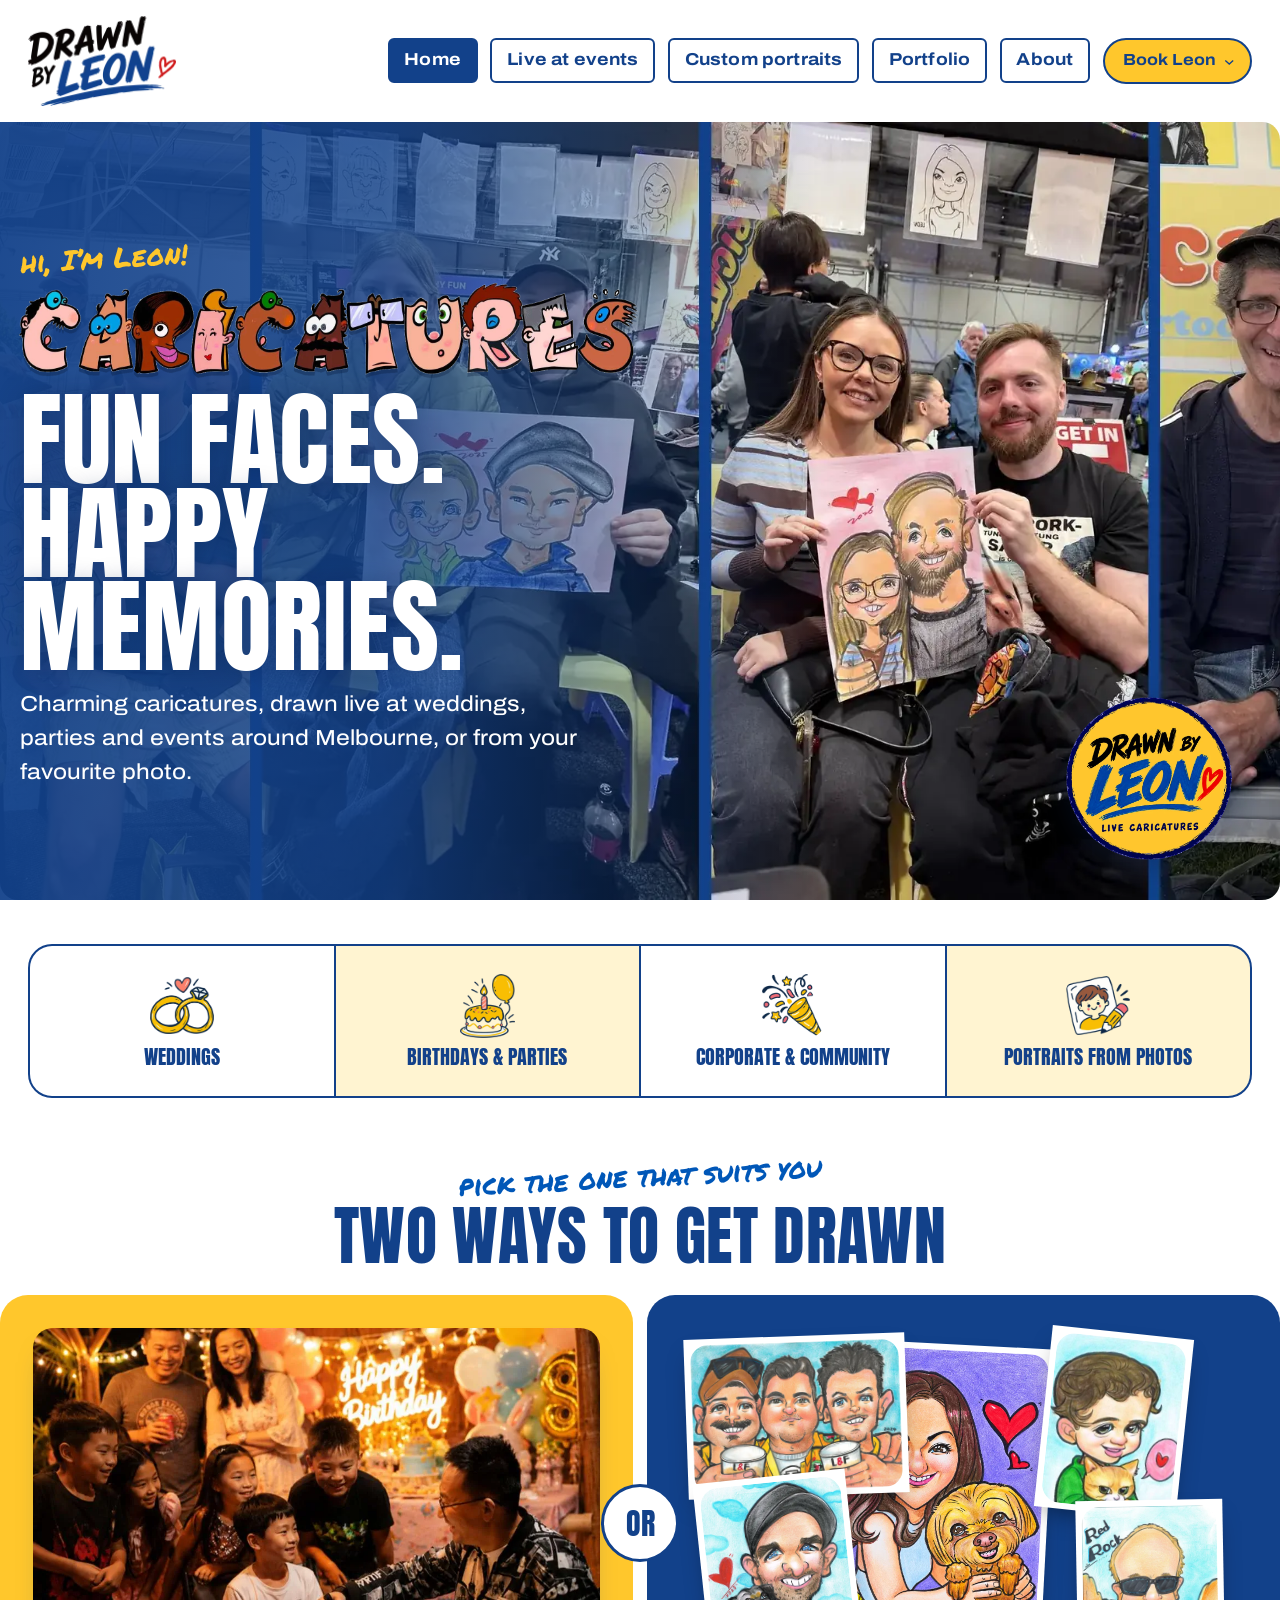
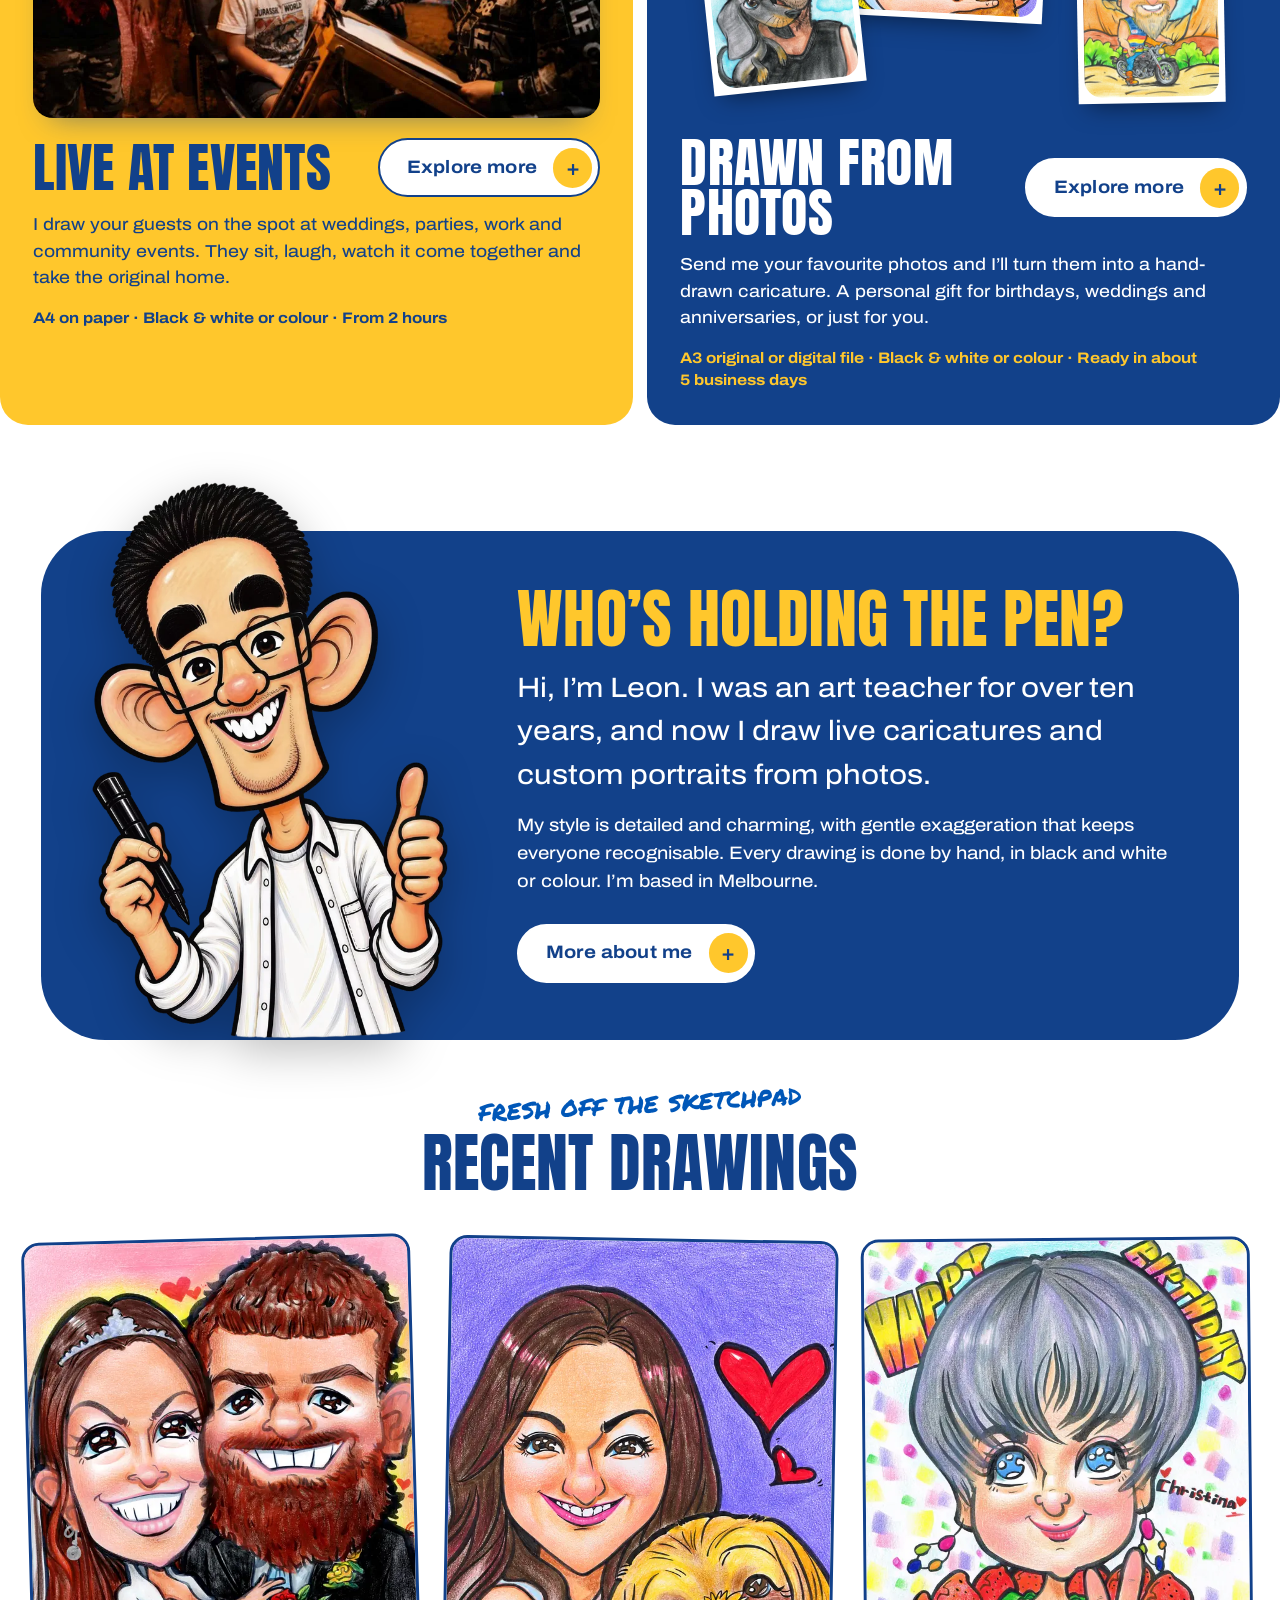
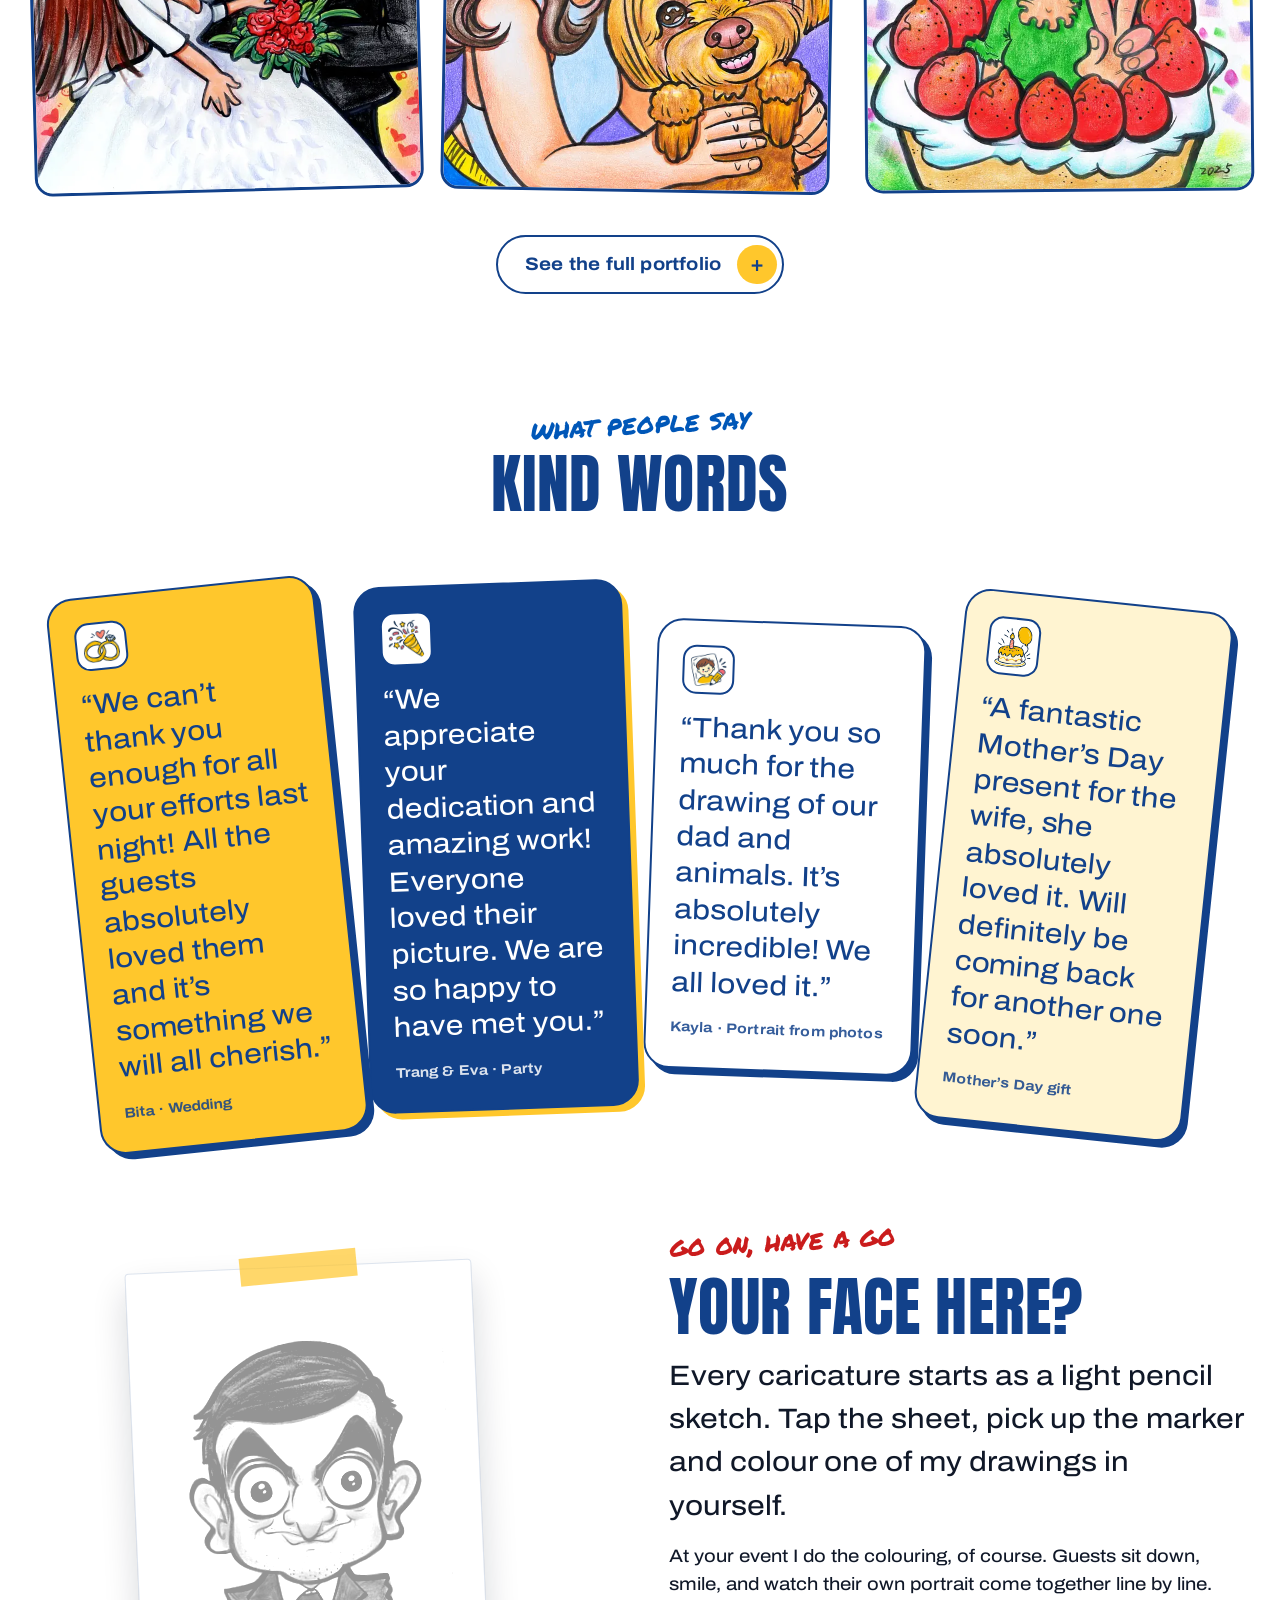
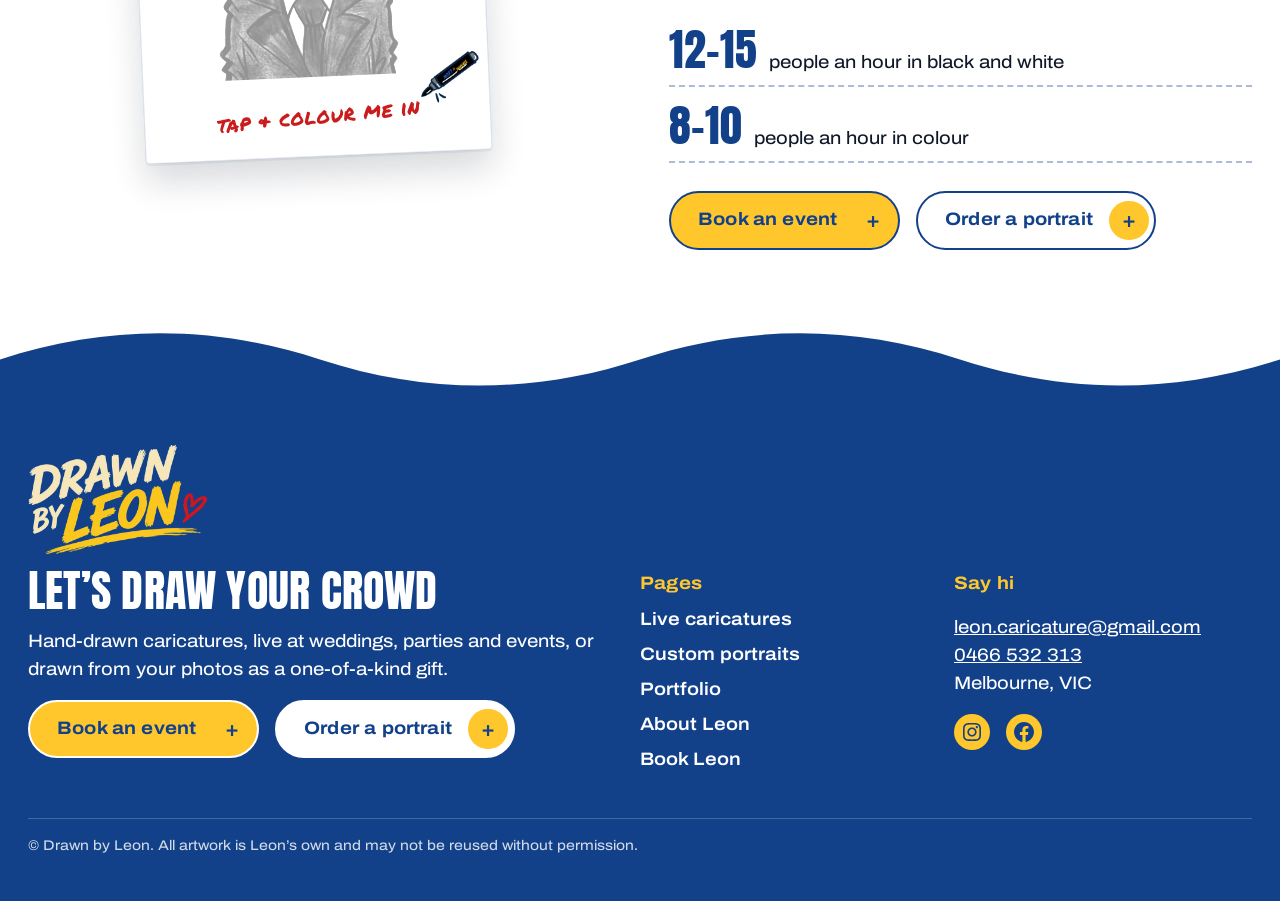
==== commit 4d22fcb6: "One-line phone menu, hero fits the window, wavy About panel, inked postmark - Full-screen menu items" ====
--- a/index.html
+++ b/index.html
@@ -275,7 +275,7 @@
 
 <div class="wp-block-columns alignfull two-ways__grid is-layout-flex wp-block-columns-is-layout-flex">
 <div class="wp-block-column two-ways__card has-navy-color has-yellow-background-color has-text-color has-background is-layout-flow wp-block-column-is-layout-flow">
-<figure class="wp-block-gallery has-nested-images columns-default is-style-crossfade two-ways__media wp-block-gallery-is-layout-flex"><figure class="wp-block-image size-large"><img decoding="async" src="wp-content/themes/artist-portfolio/assets/images/photos/event-birthday.webp" alt="Leon drawing a child at a birthday party while the other kids watch"/><figcaption class="wp-element-caption">Birthday parties</figcaption></figure><figure class="wp-block-image size-large"><img decoding="async" src="wp-content/themes/artist-portfolio/assets/images/photos/event-wedding-guests.webp" alt="Three wedding guests in suits holding up their caricature"/><figcaption class="wp-element-caption">Weddings</figcaption></figure><figure class="wp-block-image size-large"><img decoding="async" src="wp-content/themes/artist-portfolio/assets/images/photos/event-leon-booth.webp" alt="Leon drawing at his stall at a night market"/><figcaption class="wp-element-caption">Markets &amp; festivals</figcaption></figure></figure>
+<figure class="wp-block-image size-large two-ways__media"><img decoding="async" src="wp-content/themes/artist-portfolio/assets/images/photos/event-birthday.webp" alt="Leon drawing a child at a birthday party while the other kids watch"/></figure>
 
 <div class="wp-block-group two-ways__head is-content-justification-space-between is-nowrap is-layout-flex wp-block-group-is-layout-flex">
 <h3 class="wp-block-heading two-ways__title">Live at events</h3>
--- a/proto.css
+++ b/proto.css
@@ -217,6 +217,10 @@
 
 /* Phones: the text sits on the lower half of the photo, so the shade runs top to bottom. */
 @media (max-width: 781px) {
+	.wp-block-gallery.has-nested-images.hero-fade figure.wp-block-image img {
+		object-position: 33.5% 30%;
+	}
+
 	.photo-hero .wp-block-cover__background {
 		background: linear-gradient(180deg, rgba(18, 65, 138, 0.1) 0%, rgba(18, 65, 138, 0.55) 38%, rgba(18, 65, 138, 0.94) 62%) !important;
 	}
@@ -800,3 +804,149 @@
 		transition: none !important;
 	}
 }
+
+/* ====================================================================== Full-screen menu: every item on one line */
+
+.wp-block-navigation__responsive-container.is-menu-open .wp-block-navigation__container > li > .wp-block-navigation-item__content {
+	white-space: nowrap;
+	font-size: min(11.5vw, 8vh, 6rem) !important;
+	line-height: 1.02;
+}
+
+/* ====================================================================== Hero fits the window under the header
+   (--hdr is the header height, set by assets/js; type scales with the window height too). */
+
+.photo-hero.wp-block-cover {
+	min-height: calc(100svh - var(--hdr, 120px)) !important;
+	padding-top: clamp(1.5rem, 5vh, 3.5rem) !important;
+	padding-bottom: clamp(1.5rem, 5vh, 3rem) !important;
+}
+
+.photo-hero .photo-hero__title {
+	font-size: clamp(2.6rem, min(8.4vw, 11.5vh), 7.5rem) !important;
+}
+
+.photo-hero .photo-hero__lead {
+	font-size: clamp(1.05rem, min(1.7vw, 2.7vh), 1.45rem) !important;
+	margin-top: clamp(0.5rem, 1.6vh, 1rem) !important;
+}
+
+.photo-hero .hand-note {
+	margin-bottom: 0.2em !important;
+}
+
+.wp-block-gallery.is-style-face-letters {
+	--lh: min(96px, calc(7vw + 20px), calc((100vw - 2.5rem) / 7.2), 11vh);
+	margin: 0.15em 0 0.3em !important;
+}
+
+/* ====================================================================== Live at events: one photo */
+
+.two-ways__card .wp-block-image.two-ways__media {
+	overflow: hidden;
+	border-radius: 20px;
+	box-shadow: 0 16px 30px -18px rgba(18, 65, 138, 0.6);
+}
+
+.two-ways__card .wp-block-image.two-ways__media img {
+	display: block;
+	width: 100%;
+	height: 100%;
+	object-fit: cover;
+	border-radius: 0;
+}
+
+/* ====================================================================== Group style "Navy panel, wavy bottom" (About: Leon has drawn at)
+   Same navy panel, but its bottom edge is a wave with a yellow rim that follows the footer's wave. */
+
+.wp-block-group.is-style-panel-wave {
+	position: relative;
+	z-index: 2;
+	margin-inline: clamp(6px, 1vw, 14px) !important;
+	width: auto;
+	padding-bottom: var(--wp--preset--spacing--40) !important;
+	background: var(--wp--preset--color--navy);
+	color: var(--wp--preset--color--white);
+	border-radius: var(--ap-radius-panel, 48px) var(--ap-radius-panel, 48px) 0 0;
+}
+
+.wp-block-group.is-style-panel-wave :where(h1, h2, h3, h4) {
+	color: var(--wp--preset--color--yellow);
+}
+
+.wp-block-group.is-style-panel-wave a:where(:not(.wp-element-button)) {
+	color: var(--wp--preset--color--yellow);
+}
+
+.wp-block-group.is-style-panel-wave::after {
+	content: "";
+	position: absolute;
+	left: 0;
+	right: 0;
+	top: calc(100% - 1px);
+	height: clamp(40px, 6vw, 80px);
+	background: url("wp-content/themes/artist-portfolio/assets/images/doodles/wave-bottom.svg") no-repeat center top / 100% 100%;
+	pointer-events: none;
+}
+
+/* ====================================================================== Postcard: a real-looking inked postmark over the stamp */
+
+.postcard .postcard__top {
+	position: relative;
+	justify-content: flex-end !important;
+	min-height: clamp(120px, 12vw, 160px);
+}
+
+.postcard .postmark {
+	position: absolute;
+	top: clamp(30px, 3.4vw, 44px);
+	right: clamp(46px, 5vw, 70px);
+	z-index: 3;
+	width: clamp(190px, 19vw, 250px);
+	aspect-ratio: 300 / 124;
+	margin: 0 !important;
+	padding: 0;
+	border: 0;
+	background: url("wp-content/themes/artist-portfolio/assets/images/doodles/postmark.svg") no-repeat center / contain;
+	color: transparent;
+	font-size: 0;
+	transform: rotate(-9deg);
+	mix-blend-mode: multiply;
+	pointer-events: none;
+}
+
+.postcard .postmark::after {
+	content: none;
+}
+
+/* ====================================================================== Doodles: fall inside their own strip */
+
+.doodle-drop {
+	overflow: clip;
+}
+
+/* The wavy panel shares the navy panel's details (in the theme these selectors are simply
+   listed next to .is-style-panel). */
+.is-style-panel-wave .shows-grid h3 {
+	color: var(--wp--preset--color--white);
+}
+
+.is-style-panel-wave .shows-grid .eyebrow {
+	color: var(--wp--preset--color--yellow);
+}
+
+.is-style-panel-wave .wp-block-button__link.wp-element-button {
+	border-color: var(--wp--preset--color--white);
+}
+
+/* Full-screen menu: Book Leon lines up with the other items. */
+.wp-block-navigation__responsive-container.is-menu-open .nav-book {
+	align-items: flex-start !important;
+	padding: 0 !important;
+	background: none !important;
+}
+
+.wp-block-navigation__responsive-container.is-menu-open .nav-book > .wp-block-navigation-item__content {
+	padding-left: 0 !important;
+	margin-left: 0 !important;
+}
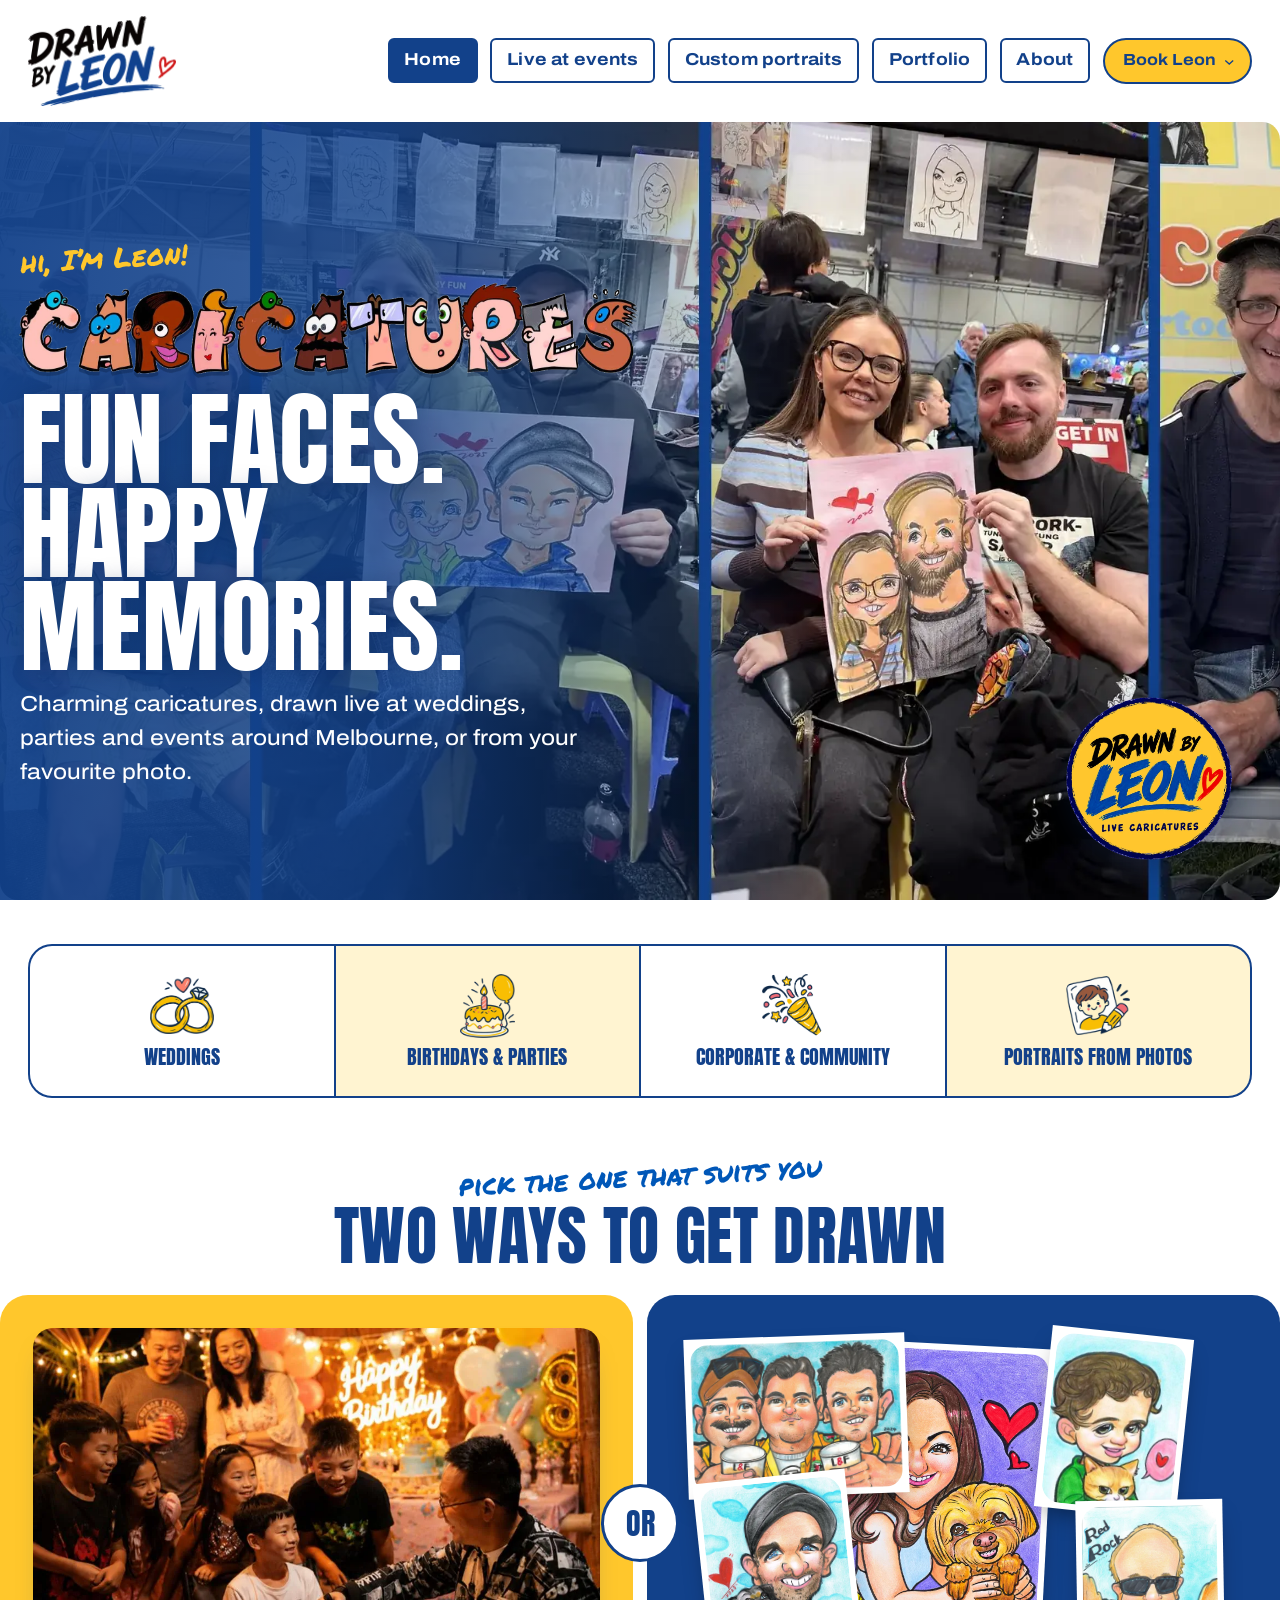
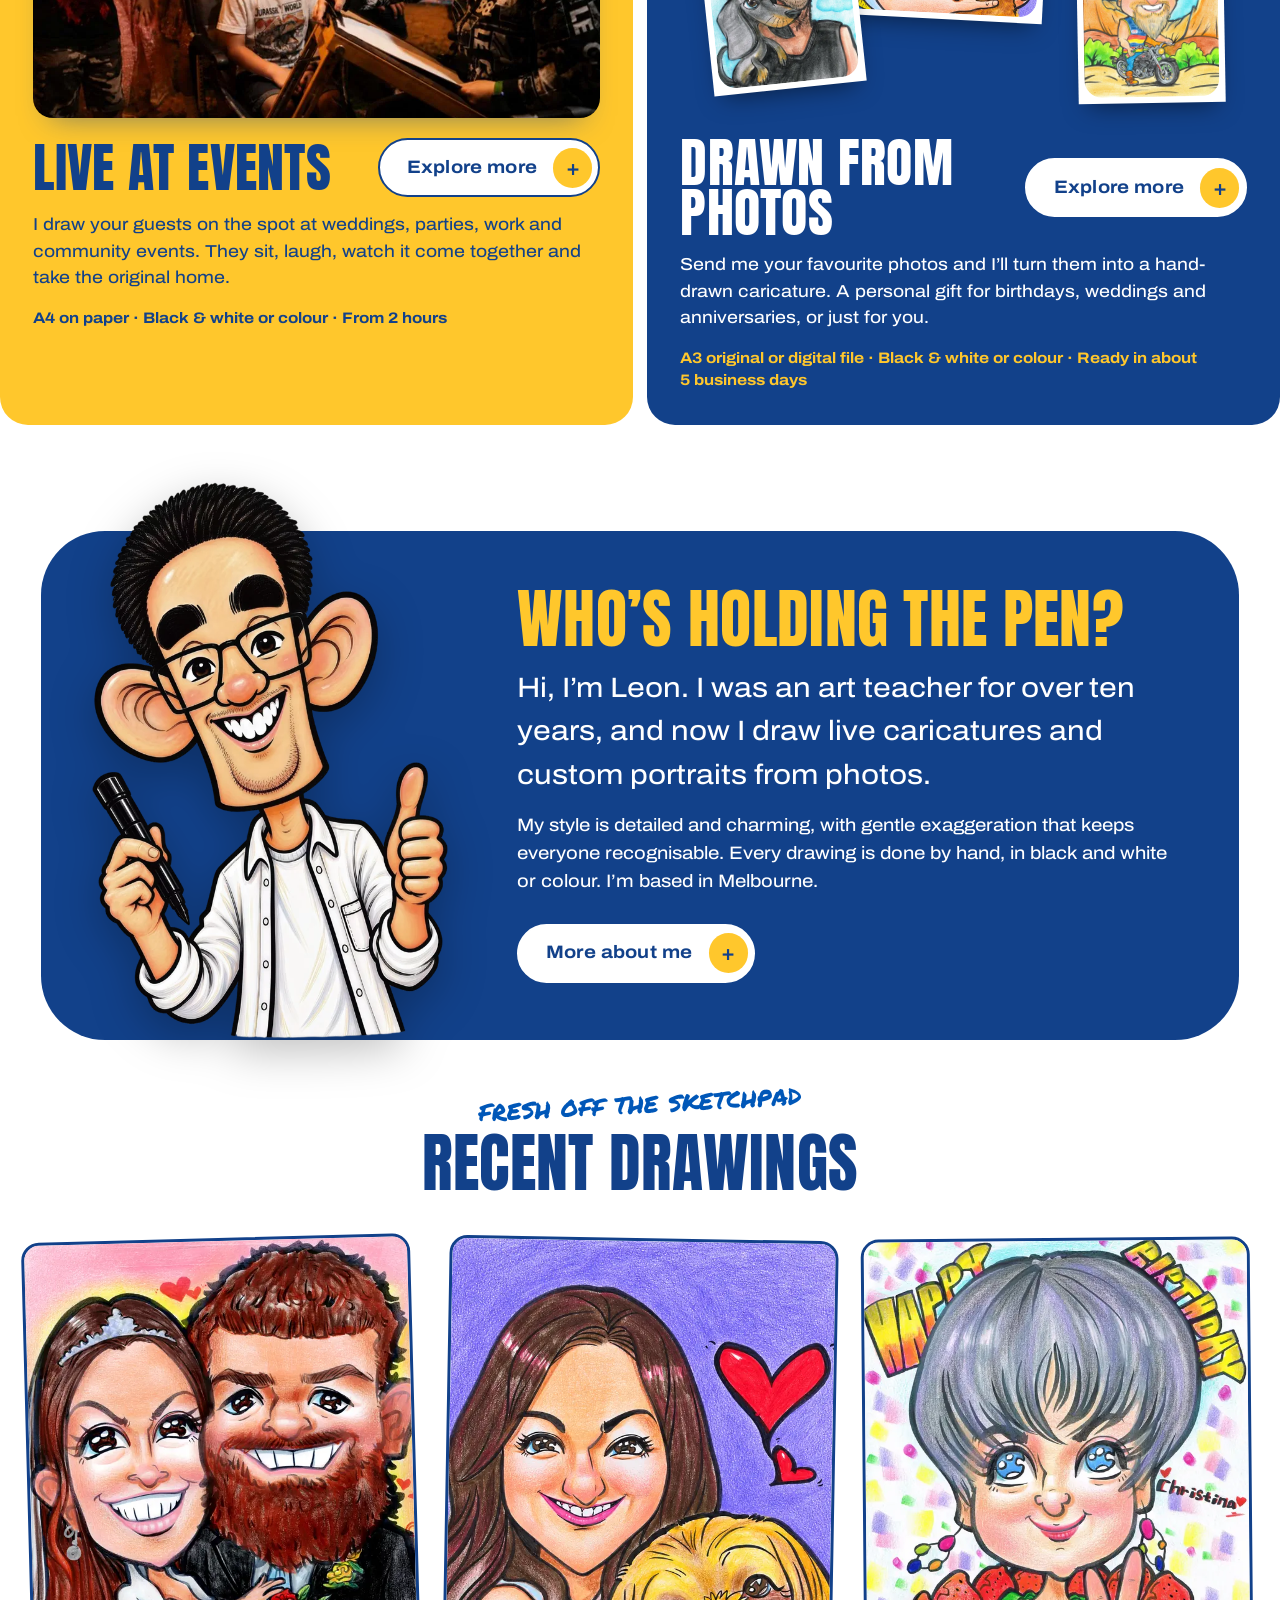
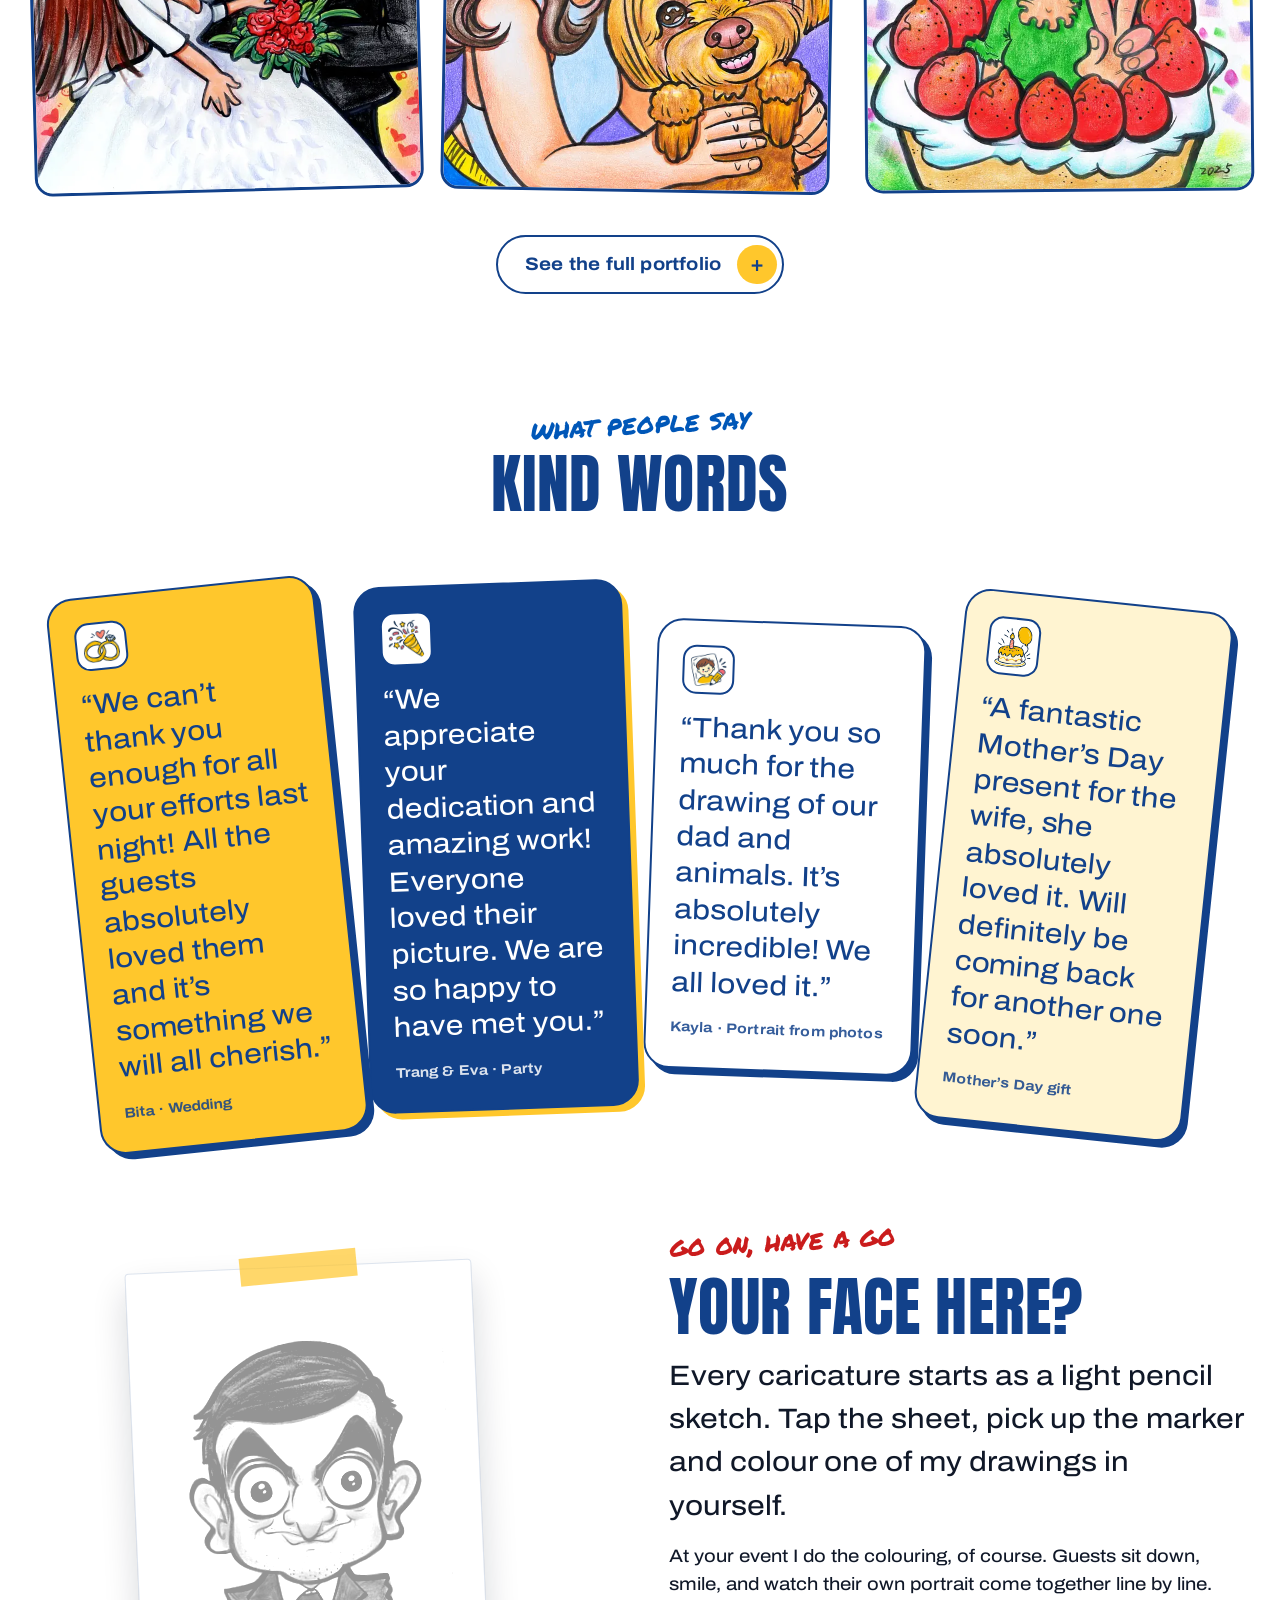
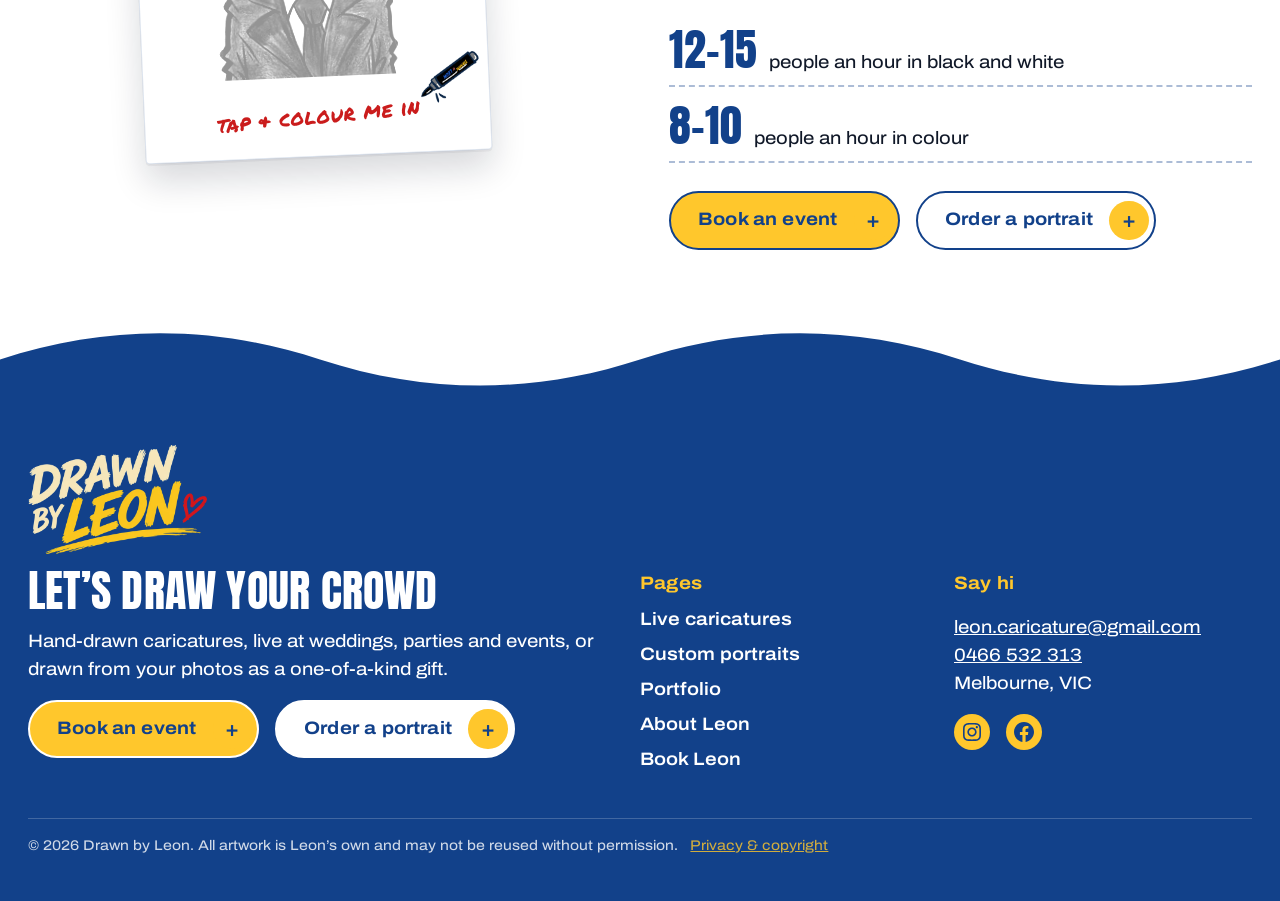
==== commit a97419d8: "About joins the footer, new page endings, privacy page, SEO - About: last panel runs into the footer" ====
--- a/index.html
+++ b/index.html
@@ -5,7 +5,8 @@
 	<meta charset="UTF-8" />
 	<meta name="viewport" content="width=device-width, initial-scale=1" />
 <meta name='robots' content='max-image-preview:large' />
-<title>Drawn by Leon Home v2</title>
+<title>Caricature Artist Melbourne | Drawn by Leon</title>
+<meta name="description" content="Hand-drawn caricatures by Leon: live caricature drawing for weddings, parties and corporate events across Melbourne, plus custom portraits drawn from your photos." />
 <link rel="alternate" type="application/rss+xml" title="Drawn by Leon &raquo; Feed" href="feed/" />
 <link rel="alternate" type="application/rss+xml" title="Drawn by Leon &raquo; Comments Feed" href="comments/feed/" />
 <link rel="alternate" title="oEmbed (JSON)" type="application/json+oembed" href="wp-json/oembed/1.0/embed" />
@@ -140,6 +141,9 @@
 @font-face{font-family:Archivo;font-style:normal;font-weight:100 900;font-display:swap;src:url('wp-content/themes/artist-portfolio/assets/fonts/archivo-latin-standard-normal.woff2') format('woff2');font-stretch:62% 125%;}
 @font-face{font-family:"Permanent Marker";font-style:normal;font-weight:400;font-display:swap;src:url('wp-content/themes/artist-portfolio/assets/fonts/permanent-marker-latin-400-normal.woff2') format('woff2');}
 </style>
+<script type="application/ld+json">
+{"@context":"https://schema.org","@type":"LocalBusiness","name":"Drawn by Leon","description":"Hand-drawn caricatures, live at weddings, parties and events, or drawn from your photos.","url":"https://drawnbyleon.com/","logo":"https://drawnbyleon.com/wp-content/uploads/2026/10/drawn-by-leon-logo.webp","image":"https://drawnbyleon.com/wp-content/themes/artist-portfolio/assets/images/photos/hero-frame-1.webp","telephone":"+61466532313","email":"leon.caricature@gmail.com","areaServed":{"@type":"City","name":"Melbourne"},"address":{"@type":"PostalAddress","addressLocality":"Melbourne","addressRegion":"VIC","addressCountry":"AU"},"sameAs":["https://www.instagram.com/leon.caricature","https://www.facebook.com/leon.caricature"],"knowsAbout":["Caricature","Live caricature drawing","Wedding entertainment","Party entertainment","Custom portraits"]}
+</script>
 </head>
 
 <body class="home wp-singular page-template-default page page-id-5 wp-custom-logo wp-embed-responsive wp-theme-artist-portfolio">
@@ -752,7 +756,7 @@
 
 
 <div class="wp-block-group alignwide footer-legal is-layout-flow wp-block-group-is-layout-flow" style="margin-top:var(--wp--preset--spacing--50)">
-<p class="has-small-font-size">© Drawn by Leon. All artwork is Leon&#8217;s own and may not be reused without permission.</p>
+<p class="has-small-font-size">&copy; 2026 Drawn by Leon. All artwork is Leon&#8217;s own and may not be reused without permission. <a href="privacy.html">Privacy &amp; copyright</a></p>
 </div>
 </div>
 
--- a/proto.css
+++ b/proto.css
@@ -856,15 +856,17 @@
 	border-radius: 0;
 }
 
-/* ====================================================================== Group style "Navy panel, wavy bottom" (About: Leon has drawn at)
-   Same navy panel, but its bottom edge is a wave with a yellow rim that follows the footer's wave. */
+/* ====================================================================== Group style "Navy panel, runs into footer" (About: Leon has drawn at)
+   Used on the last section of a page. The panel goes edge to edge and joins the navy footer
+   with no gap; a yellow wave line marks the join. The line is drawn on the same curve as the
+   footer's wave, so the two shapes are one and the same. */
 
 .wp-block-group.is-style-panel-wave {
 	position: relative;
 	z-index: 2;
-	margin-inline: clamp(6px, 1vw, 14px) !important;
+	margin-bottom: 0 !important;
 	width: auto;
-	padding-bottom: var(--wp--preset--spacing--40) !important;
+	padding-bottom: calc(var(--wp--preset--spacing--60) + clamp(40px, 6vw, 80px)) !important;
 	background: var(--wp--preset--color--navy);
 	color: var(--wp--preset--color--white);
 	border-radius: var(--ap-radius-panel, 48px) var(--ap-radius-panel, 48px) 0 0;
@@ -883,40 +885,57 @@
 	position: absolute;
 	left: 0;
 	right: 0;
-	top: calc(100% - 1px);
+	bottom: 0;
 	height: clamp(40px, 6vw, 80px);
-	background: url("wp-content/themes/artist-portfolio/assets/images/doodles/wave-bottom.svg") no-repeat center top / 100% 100%;
+	background: url("wp-content/themes/artist-portfolio/assets/images/doodles/wave-line.svg") no-repeat center bottom / 100% 100%;
 	pointer-events: none;
 }
 
-/* ====================================================================== Postcard: a real-looking inked postmark over the stamp */
+.wp-site-blocks:has(.is-style-panel-wave:last-child) > footer,
+.wp-site-blocks:has(.is-style-panel-wave:last-child) > main {
+	margin-block: 0 !important;
+	padding-bottom: 0 !important;
+}
+
+.wp-site-blocks:has(.is-style-panel-wave:last-child) .wp-block-post-content {
+	margin-bottom: 0 !important;
+	padding-bottom: 0 !important;
+}
+
+/* ====================================================================== Postcard: an inked postmark beside the stamp
+   The cancel lines tuck just under the stamp's edge, so Leon's face stays clear. */
 
 .postcard .postcard__top {
+	justify-content: flex-end !important;
+	align-items: center !important;
+	gap: 0 !important;
+}
+
+.postcard .postmark {
 	position: relative;
-	justify-content: flex-end !important;
-	min-height: clamp(120px, 12vw, 160px);
-}
-
-.postcard .postmark {
-	position: absolute;
-	top: clamp(30px, 3.4vw, 44px);
-	right: clamp(46px, 5vw, 70px);
-	z-index: 3;
-	width: clamp(190px, 19vw, 250px);
+	z-index: 1;
+	flex: 0 1 auto;
+	width: clamp(150px, 15vw, 210px);
+	min-width: 120px;
 	aspect-ratio: 300 / 124;
-	margin: 0 !important;
+	margin: 0 -12px 0 0 !important;
 	padding: 0;
 	border: 0;
 	background: url("wp-content/themes/artist-portfolio/assets/images/doodles/postmark.svg") no-repeat center / contain;
 	color: transparent;
 	font-size: 0;
-	transform: rotate(-9deg);
+	transform: rotate(-8deg);
 	mix-blend-mode: multiply;
 	pointer-events: none;
 }
 
 .postcard .postmark::after {
 	content: none;
+}
+
+.postcard .postcard__stamp {
+	position: relative;
+	z-index: 2;
 }
 
 /* ====================================================================== Doodles: fall inside their own strip */
@@ -950,3 +969,119 @@
 	padding-left: 0 !important;
 	margin-left: 0 !important;
 }
+
+/* ====================================================================== List style "Steps" (Live caricatures: how booking works)
+   A numbered list; the numbers sit in yellow circles. */
+
+.wp-block-list.is-style-steps {
+	counter-reset: step;
+	display: grid;
+	gap: 1.1rem;
+	margin: 0.5rem 0 0 !important;
+	padding: 0 !important;
+	list-style: none;
+}
+
+.wp-block-list.is-style-steps > li {
+	counter-increment: step;
+	position: relative;
+	padding-left: 3.6rem;
+	min-height: 2.8rem;
+	font-size: 1.05rem;
+	line-height: 1.5;
+}
+
+.wp-block-list.is-style-steps > li::before {
+	content: counter(step);
+	position: absolute;
+	left: 0;
+	top: -0.1rem;
+	display: grid;
+	place-items: center;
+	width: 2.7rem;
+	height: 2.7rem;
+	border-radius: 50%;
+	background: var(--wp--preset--color--yellow);
+	color: var(--wp--preset--color--navy);
+	font-family: var(--wp--preset--font-family--display);
+	font-size: 1.45rem;
+	line-height: 1;
+}
+
+.wp-block-list.is-style-steps > li strong {
+	display: block;
+	font-family: var(--wp--preset--font-family--display);
+	font-size: 1.35rem;
+	font-weight: 400;
+	line-height: 1.1;
+	text-transform: uppercase;
+	letter-spacing: 0.01em;
+}
+
+.plan-card .eyebrow {
+	margin-bottom: 0.6rem !important;
+}
+
+/* ====================================================================== List style "Ticks" (Custom portraits: what to send me) */
+
+.wp-block-list.is-style-ticks {
+	display: grid;
+	gap: 0.6rem;
+	margin: 0.4rem 0 0 !important;
+	padding: 0 !important;
+	list-style: none;
+}
+
+.wp-block-list.is-style-ticks > li {
+	position: relative;
+	padding-left: 2.3rem;
+	font-size: 1.08rem;
+	line-height: 1.5;
+}
+
+.wp-block-list.is-style-ticks > li::before {
+	content: "";
+	position: absolute;
+	left: 0;
+	top: 0.05rem;
+	width: 1.6rem;
+	height: 1.6rem;
+	border-radius: 50%;
+	background: var(--wp--preset--color--yellow) url("data:image/svg+xml,%3Csvg xmlns='http://www.w3.org/2000/svg' viewBox='0 0 24 24'%3E%3Cpath d='M6 12.5l4 4 8-9' fill='none' stroke='%2312418A' stroke-width='3' stroke-linecap='round' stroke-linejoin='round'/%3E%3C/svg%3E") no-repeat center / 70%;
+}
+
+.cta-gift .wp-block-image.is-style-taped {
+	max-width: 400px;
+	margin-inline: auto;
+}
+
+.cta-gift .eyebrow {
+	margin-top: var(--wp--preset--spacing--40) !important;
+}
+
+/* ====================================================================== Privacy & copyright page */
+
+.legal-page > * {
+	max-width: 760px !important;
+	margin-left: auto !important;
+	margin-right: auto !important;
+	text-align: left !important;
+}
+
+.legal-page h2 {
+	margin-top: var(--wp--preset--spacing--50) !important;
+	margin-bottom: 0.4rem !important;
+}
+
+.site-footer .footer-legal a {
+	margin-left: 0.6em;
+	color: var(--wp--preset--color--yellow);
+	white-space: nowrap;
+}
+
+@media (max-width: 600px) {
+	.site-footer .footer-legal a {
+		display: block;
+		margin: 0.4em 0 0;
+	}
+}
